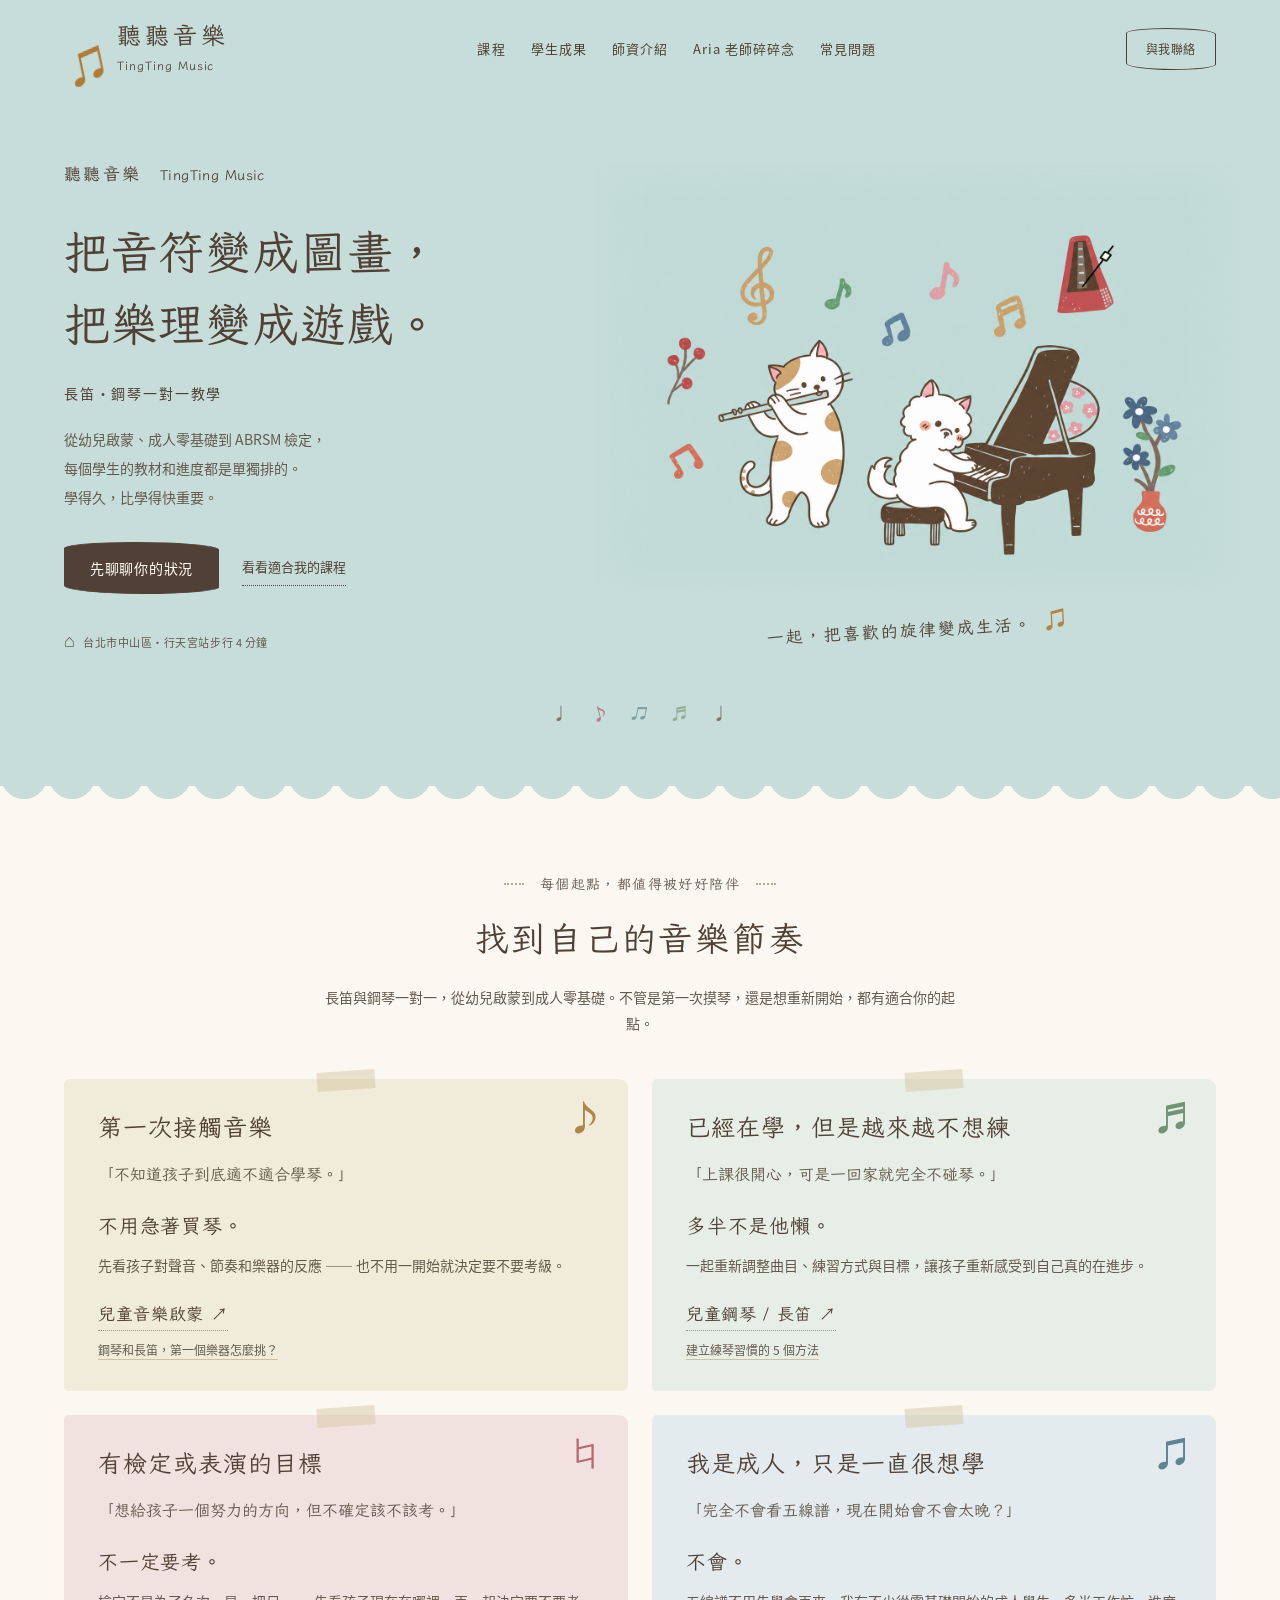
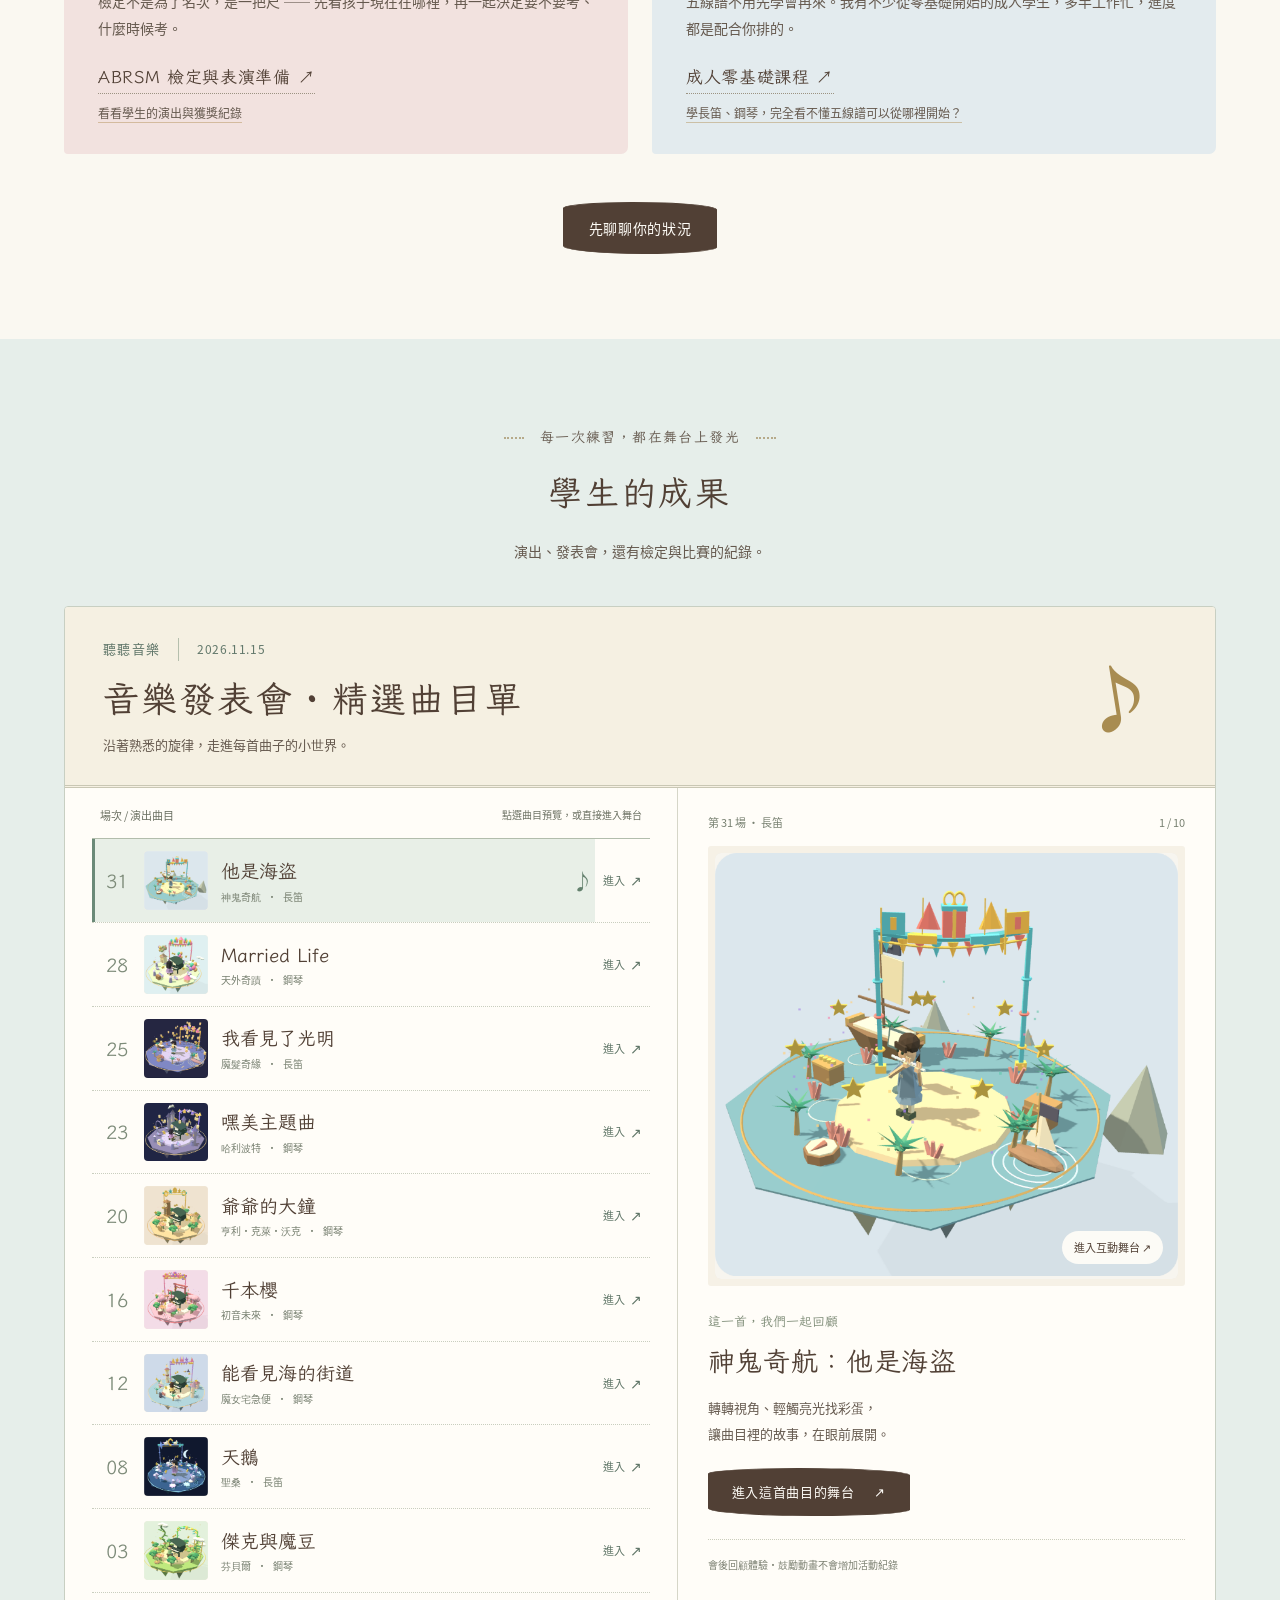
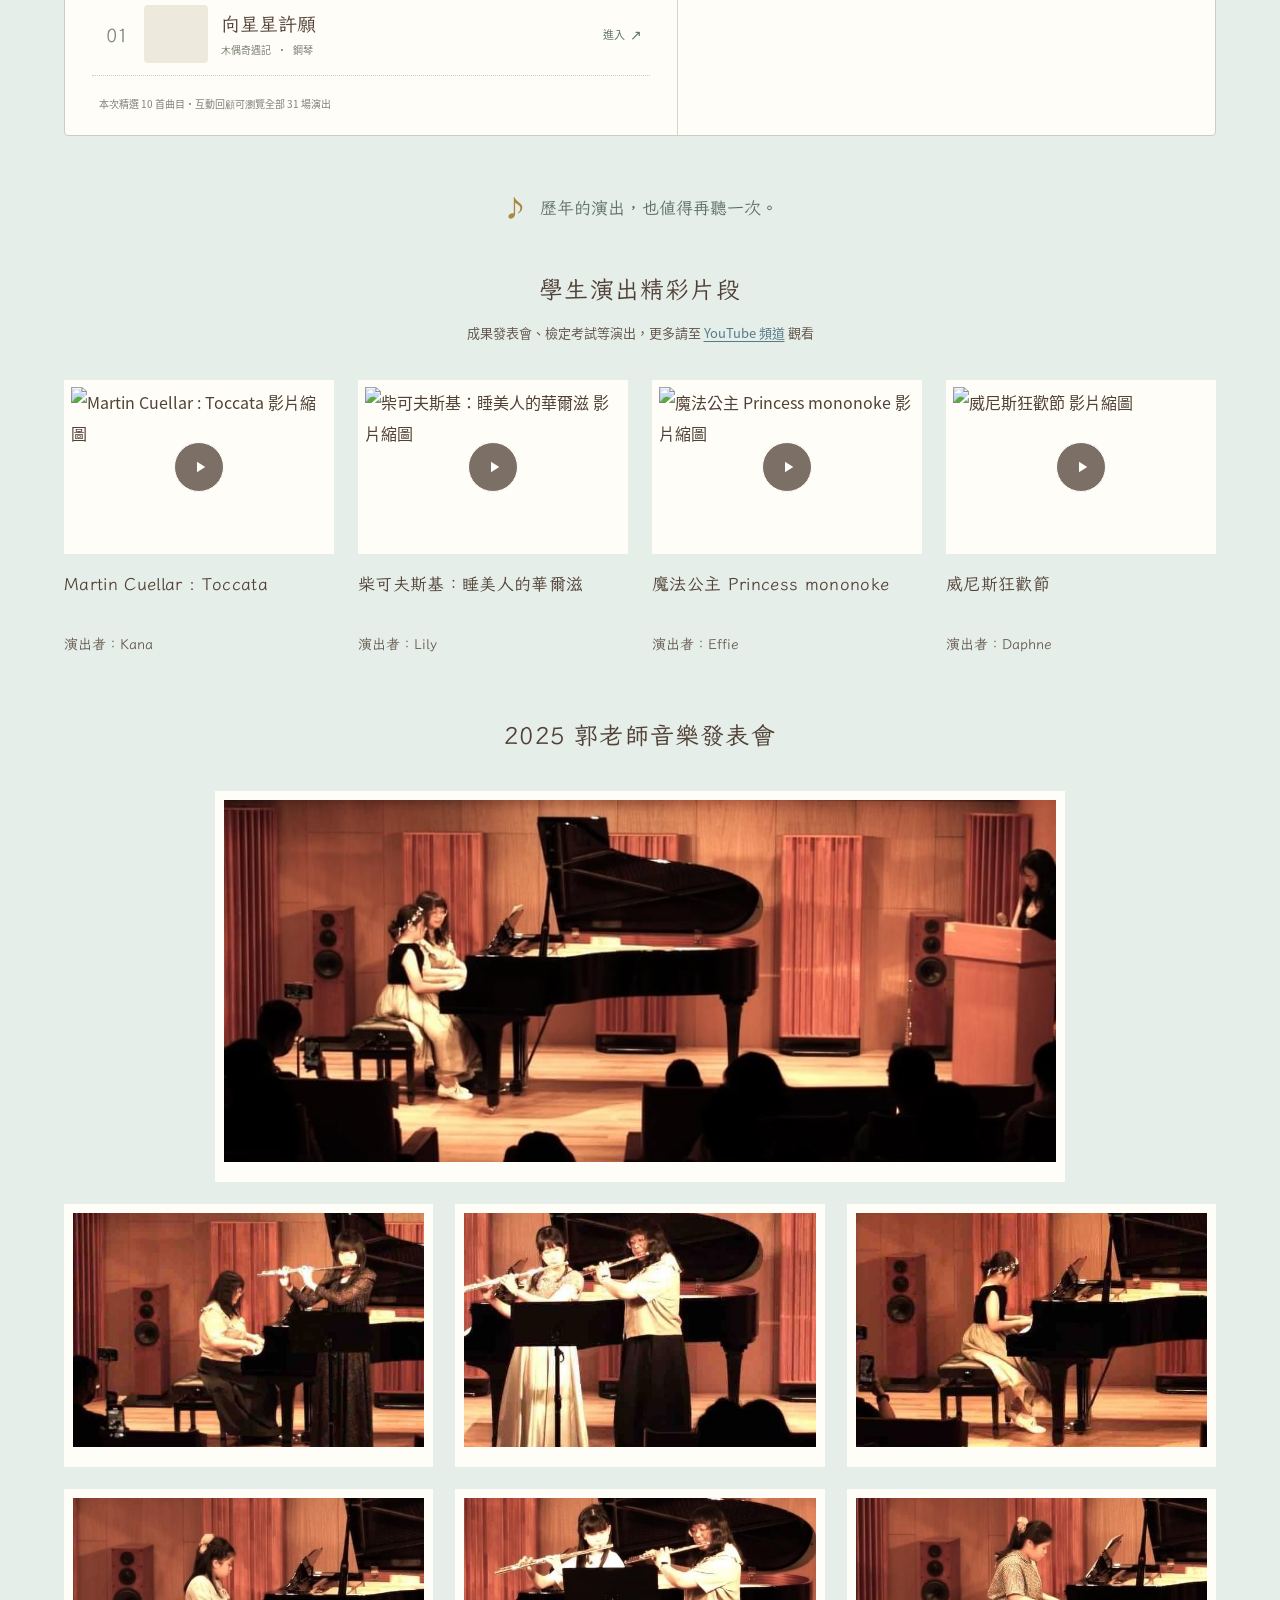
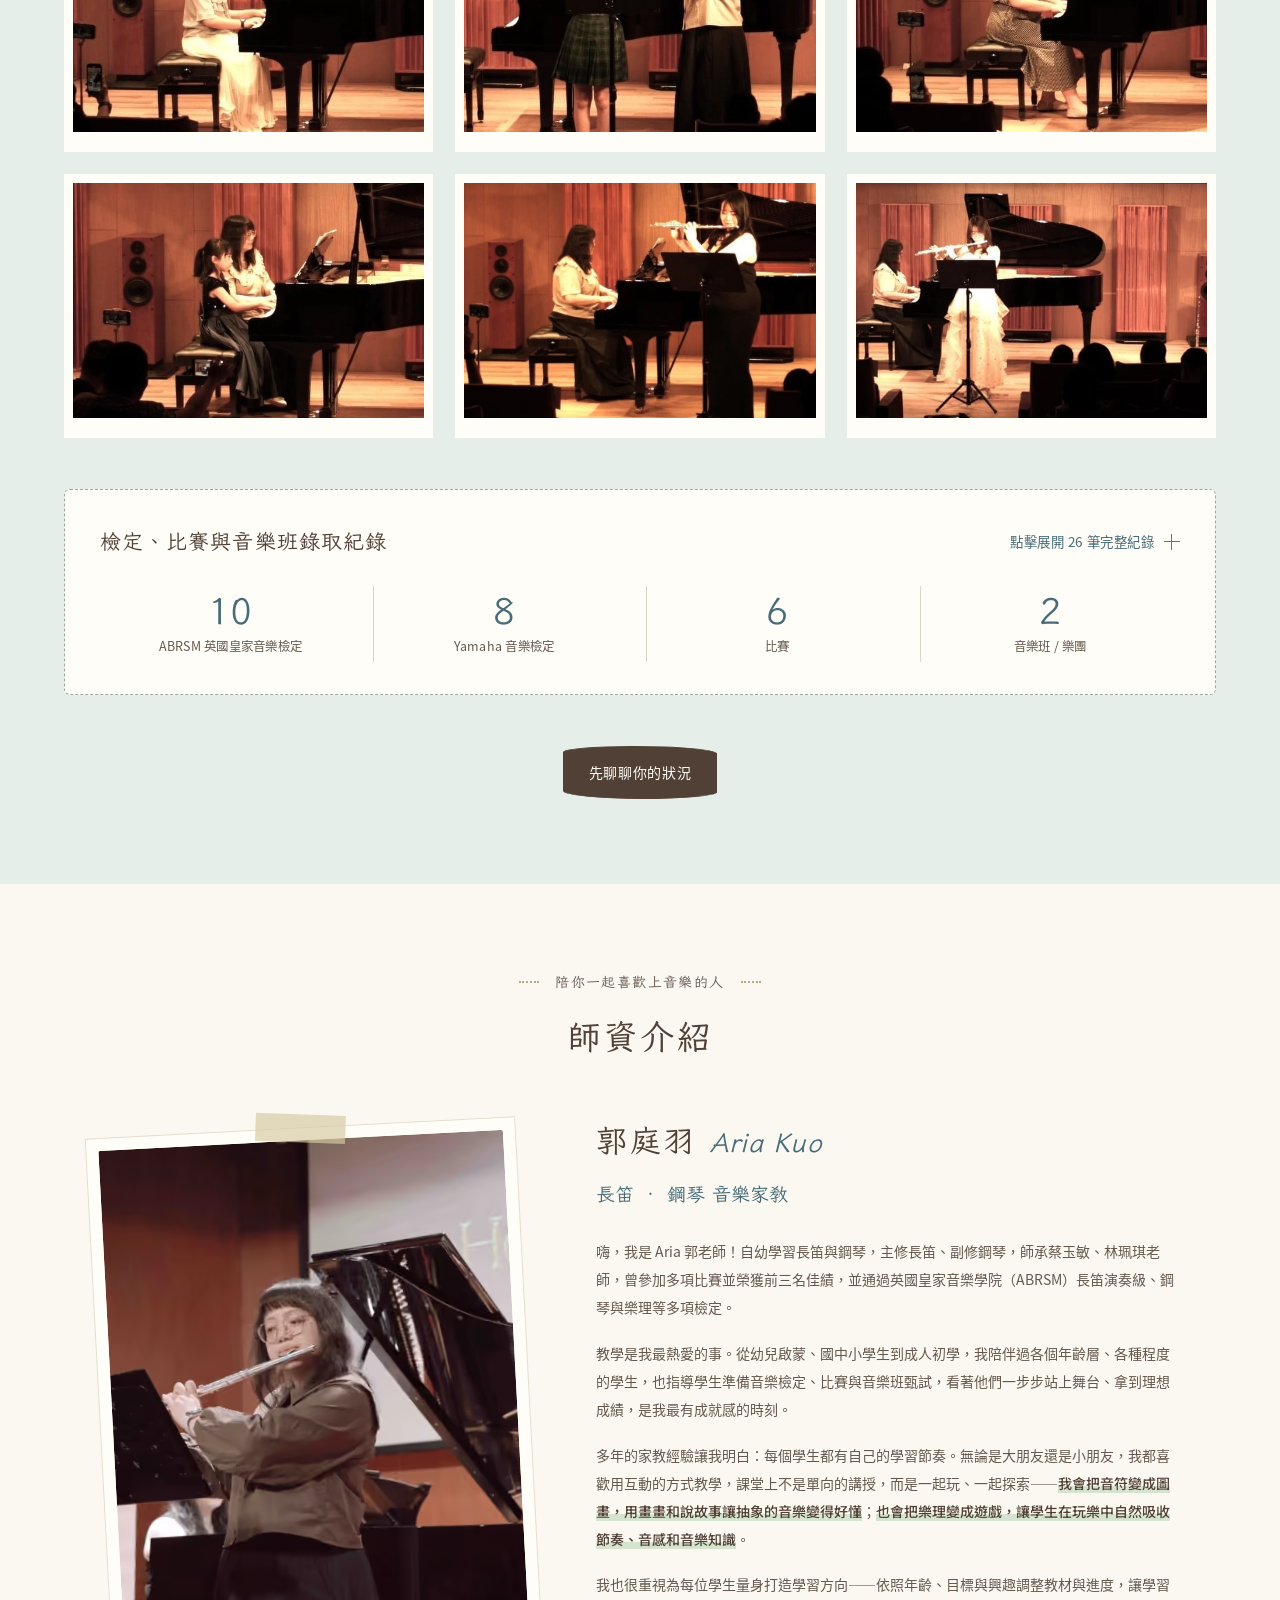
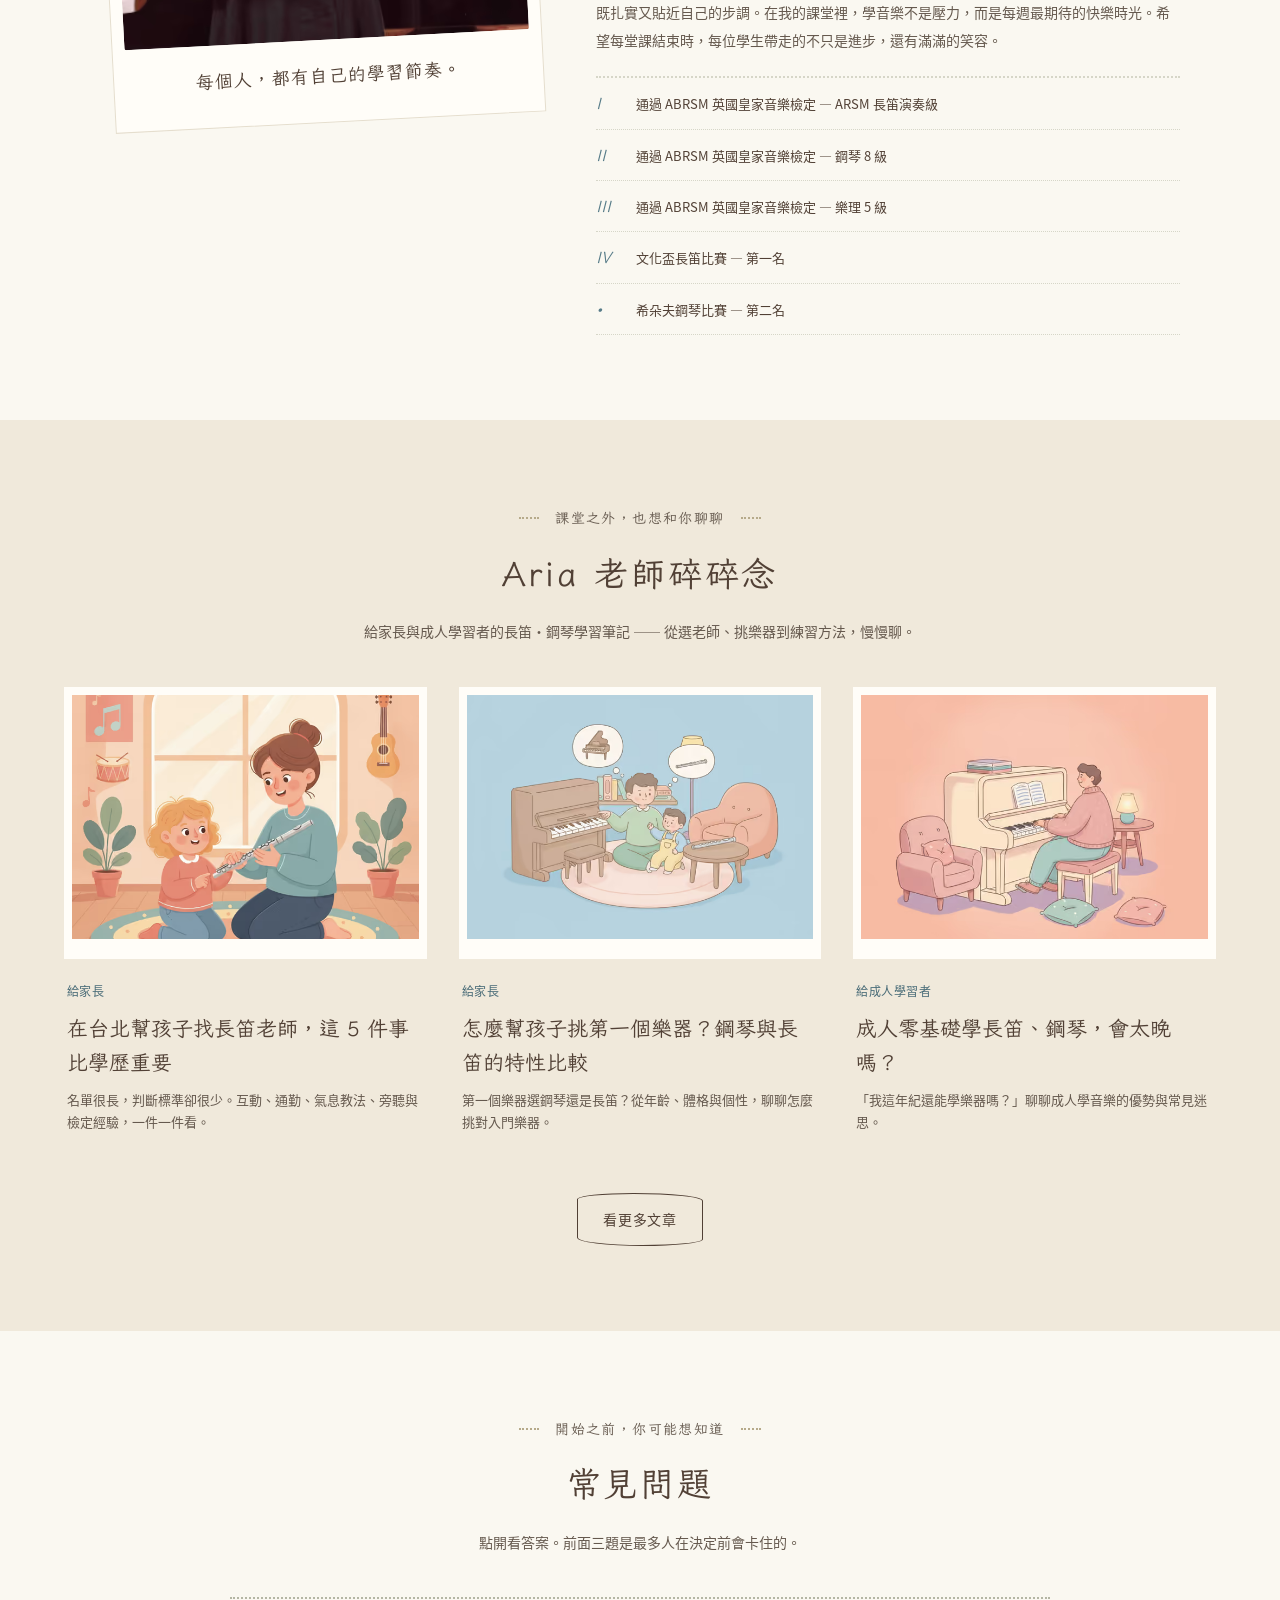
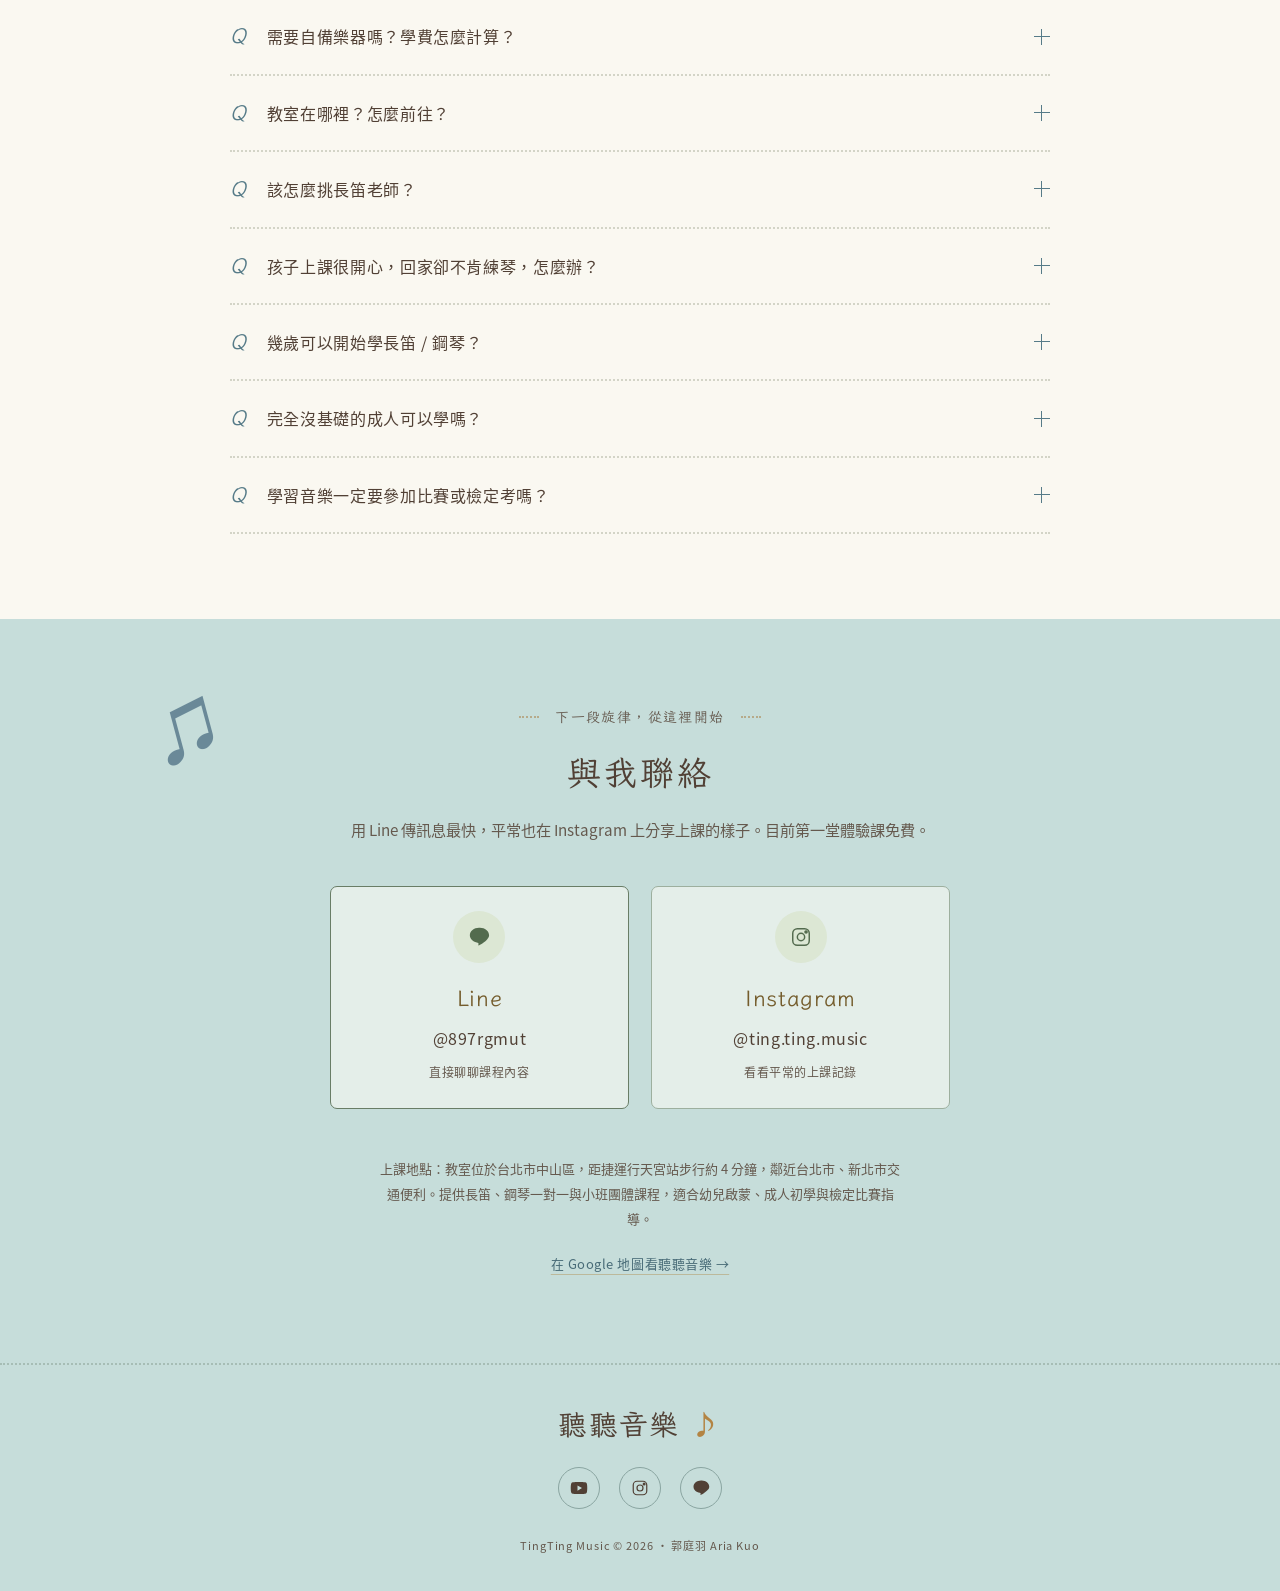
==== index.html @ 571b98f0 "feat: publish 2026 recital program and embedded stage experience" ====
<!DOCTYPE html>
<html lang="zh-Hant" data-home-analytics>
<head>
<meta charset="UTF-8">
<meta name="viewport" content="width=device-width, initial-scale=1.0">
<title>台北市中山區長笛・鋼琴教學｜郭庭羽 Aria Kuo</title>
<link rel="canonical" href="https://tingyumusic.com/">
<!-- Google Analytics 4：只在 tingyumusic.com 載入。?internal=1 會記住站主自己的造訪。 -->
<script src="assets/ga-config.js" defer></script>
<!-- Microsoft Clarity -->
<script type="text/javascript">
  if (location.hostname === "tingyumusic.com") {
    (function(c,l,a,r,i,t,y){
        c[a]=c[a]||function(){(c[a].q=c[a].q||[]).push(arguments)};
        t=l.createElement(r);t.async=1;t.src="https://www.clarity.ms/tag/"+i;
        y=l.getElementsByTagName(r)[0];y.parentNode.insertBefore(t,y);
    })(window, document, "clarity", "script", "x3vmaaiw0l");
  }
</script>
<meta name="description" content="台北市中山區長笛、鋼琴一對一教學，教室距捷運行天宮站步行 4 分鐘。郭庭羽 Aria Kuo 老師，專長幼兒音樂啟蒙、成人零基礎入門、檢定與比賽指導，歡迎預約諮詢。">
<!-- Open Graph / 社群分享預覽 -->
<meta property="og:type" content="website">
<meta property="og:title" content="長笛・鋼琴教學｜台北市中山區 郭庭羽 Aria Kuo">
<meta property="og:description" content="幼兒啟蒙・成人初學・檢定比賽指導，歡迎預約諮詢。">
<meta property="og:image" content="https://tingyumusic.com/assets/cover.jpg">
<meta property="og:image:width" content="1024">
<meta property="og:image:height" content="572">
<meta property="og:image:alt" content="聽聽音樂 郭庭羽 Aria Kuo 長笛・鋼琴教學 — 讓孩子玩出音樂力">
<meta property="og:url" content="https://tingyumusic.com/">
<link rel="icon" href="assets/logo.png">
<!-- 字型在第一次繪製之後才載入，避免和主視覺搶頻寬。 -->
<script>
window.addEventListener('load',function(){
  var link=document.createElement('link');
  link.rel='stylesheet';
  link.href='assets/fonts.css';
  document.head.appendChild(link);
});
</script>
<noscript><link rel="stylesheet" href="assets/fonts.css"></noscript>
<style>
:root{
  --ivory:#F7F3EA; --paper:#FCFAF4; --ink:#211C16; --ink-soft:#5A4F43;
  --gold:#B08D4F; --gold-deep:#8C6E38; --gold-text:#745C2C; --wine:#6A2E37; --line:#DDD2BE;
  --display:"Cormorant Garamond",serif; --serif:"Noto Serif TC",serif; --sans:"Noto Sans TC",sans-serif;
  --quote:"Noto Serif TC",serif;
}
*{box-sizing:border-box;margin:0;padding:0}
html{scroll-behavior:smooth}
body{font-family:var(--sans);background:var(--ivory);color:var(--ink);line-height:1.95;font-weight:400;-webkit-font-smoothing:antialiased}
img{display:block;max-width:100%}picture{display:block;width:100%}
a{color:inherit;text-decoration:none}
.wrap{width:min(1080px,90vw);margin-inline:auto}
.narrow{width:min(820px,90vw);margin-inline:auto}
section[id],#videos,#recital,#awards{scroll-margin-top:84px}
/* shared heads */
.eyebrow{font-family:var(--display);font-style:italic;font-size:1.5rem;color:var(--gold);letter-spacing:.04em}
.kicker{display:flex;align-items:center;justify-content:center;gap:1rem;margin-bottom:1rem}
.kicker::before,.kicker::after{content:"";height:1px;width:48px;background:var(--gold)}
.kicker span{font-size:.78rem;letter-spacing:.45em;text-transform:uppercase;color:var(--gold-deep);font-weight:400}
.sec-title{font-family:var(--serif);font-weight:500;font-size:clamp(1.8rem,3.6vw,2.7rem);letter-spacing:.06em;text-align:center}
.sec-head{text-align:center;margin-bottom:clamp(2.4rem,5vw,3.8rem)}
.btn{display:inline-flex;align-items:center;gap:.6em;font-family:var(--sans);font-weight:400;letter-spacing:.12em;font-size:.82rem;text-transform:uppercase;padding:.95em 2.2em;border:1px solid var(--ink);transition:.3s;cursor:pointer;background:none;color:var(--ink)}
.btn:hover{background:var(--ink);color:var(--ivory)}
.btn-gold{border-color:var(--gold);color:var(--gold-text)}
.btn-gold:hover{background:var(--gold-text);color:#fff;border-color:var(--gold-text)}
.btn-solid{background:var(--ink);color:var(--ivory)}
.btn-solid:hover{background:var(--wine);border-color:var(--wine)}

nav{position:sticky;top:0;z-index:50;background:rgba(247,243,234,.9);backdrop-filter:blur(8px);border-bottom:1px solid var(--line)}
.nav-in{display:flex;align-items:center;justify-content:space-between;padding:1.1rem 0}
.logo{font-family:var(--display);font-size:1.6rem;letter-spacing:.06em;display:flex;align-items:center;gap:.6rem;white-space:nowrap}
.logo b{font-weight:600}
.logo .em{width:34px;height:34px;border:1px solid var(--gold);border-radius:50%;display:grid;place-items:center;color:var(--gold-deep);font-family:var(--serif);font-size:1rem}
.nav-links{display:flex;gap:2rem;font-size:.86rem;letter-spacing:.08em;color:var(--ink-soft)}
.nav-links a:hover{color:var(--gold-deep)}
.nav-cta{font-size:.74rem;padding:.7em 1.5em}
.menu-btn{display:none;background:none;border:none;color:var(--ink);cursor:pointer}

/* hero */
.hero{padding:clamp(3rem,7vw,5.5rem) 0 clamp(2.5rem,6vw,4.5rem)}
.hero-head{text-align:center;max-width:860px;margin:0 auto clamp(2.4rem,5vw,3.6rem)}
.hero .loc{display:flex;align-items:center;justify-content:center;gap:.9rem;font-size:.8rem;letter-spacing:.16em;color:var(--gold-deep);margin-bottom:1.7rem}
.hero .loc::before,.hero .loc::after{content:"";height:1px;width:34px;background:var(--gold);flex:none}
.hero h1{font-family:var(--serif);font-weight:500;font-size:clamp(1.9rem,4vw,2.8rem);line-height:1.45;letter-spacing:.05em;color:var(--ink)}
.hero h1 .l{display:inline-block;white-space:nowrap}
.hero h1 .zh{display:block;font-family:var(--sans);font-weight:400;font-size:clamp(.9rem,1.6vw,1.02rem);letter-spacing:.2em;color:var(--ink-soft);margin-top:1.6rem}
.hero h1 .zh em{font-family:var(--display);font-style:italic;font-weight:500;font-size:1.28em;letter-spacing:.03em;color:var(--gold-deep)}
.hero .rule{width:64px;height:1px;background:var(--gold);margin:1.9rem auto}
.hero .intro{font-family:var(--quote);font-weight:400;font-size:clamp(1rem,1.7vw,1.15rem);line-height:2;color:var(--ink-soft);max-width:34em;margin:0 auto 2.4rem}
.hero .intro em{font-style:normal;font-weight:500;color:var(--ink)}
.hero-cta{display:flex;justify-content:center;gap:1rem;flex-wrap:wrap;margin-top:.5rem}
.hero-photo{position:relative}
.hero-photo img{width:100%;height:auto;aspect-ratio:16/9;object-fit:cover;object-position:18% center;border-radius:30px}
.hero-photo .cap{position:absolute;bottom:-2.2rem;left:50%;transform:translateX(-50%);font-family:var(--display);font-style:italic;color:var(--gold-deep);white-space:nowrap}

.divider-staff{display:flex;justify-content:center;gap:.5rem;padding:1rem 0;color:var(--gold)}
.divider-staff span{font-size:1.1rem;opacity:.8}

/* teacher */
.teacher{background:var(--paper);padding:clamp(3.5rem,8vw,6rem) 0;border-block:1px solid var(--line)}
.teacher-grid{display:grid;grid-template-columns:440px 1fr;gap:clamp(2.5rem,5vw,4.5rem);align-items:start}
.portrait-wrap{position:relative;justify-self:center;width:100%;max-width:440px}
.portrait-wrap img{width:100%;aspect-ratio:4/3;object-fit:cover;border-radius:30px}
.teacher .name{font-family:var(--serif);font-weight:500;font-size:clamp(1.7rem,3vw,2.2rem);letter-spacing:.08em}
.teacher .name em{font-family:var(--display);font-style:italic;color:var(--gold-deep);font-size:.85em;margin-left:.5em;letter-spacing:.02em}
.teacher .role{font-family:var(--display);font-style:italic;font-size:1.3rem;color:var(--gold-deep);margin:.3rem 0 1.6rem}
.teacher .bio p{margin-bottom:1.1rem;color:var(--ink-soft)}
.teacher .bio .hl{font-weight:500;color:var(--ink);background:linear-gradient(transparent 56%, rgba(214,178,92,.55) 56%);box-decoration-break:clone;-webkit-box-decoration-break:clone}
.cred{list-style:none;margin-top:1.8rem;border-top:1px solid var(--line)}
.cred li{display:flex;gap:1.2rem;padding:.95rem 0;border-bottom:1px solid var(--line);font-size:.95rem;align-items:baseline}
.cred li .rn{font-family:var(--display);font-style:italic;color:var(--gold);font-size:1.2rem;min-width:2ch}

/* courses — 情境入口 */
.courses{padding:clamp(3.5rem,8vw,6rem) 0}
.courses .sub{text-align:center;color:var(--ink-soft);font-size:.95rem;margin-top:.6rem;max-width:46em;margin-inline:auto}
.situations{display:grid;grid-template-columns:repeat(2,1fr);gap:clamp(1.2rem,2.4vw,1.9rem)}
.sit{display:flex;flex-direction:column;background:var(--paper);border:1px solid var(--line);border-radius:16px;padding:clamp(1.6rem,3vw,2.2rem);transition:transform .3s,box-shadow .3s,border-color .3s}
.sit:has(a:hover){transform:translateY(-3px);border-color:var(--gold);box-shadow:0 12px 30px rgba(0,0,0,.06)}
.sit .num{font-family:var(--display);font-style:italic;font-size:2rem;color:var(--gold);line-height:1;margin-bottom:.5rem}
.sit h3{font-family:var(--serif);font-weight:500;font-size:1.22rem;letter-spacing:.04em;line-height:1.6;margin-bottom:1.1rem}
.sit .said{font-family:var(--quote);font-size:1rem;line-height:1.9;color:var(--gold-deep);border-left:2px solid var(--gold);padding-left:1rem;margin-bottom:1.2rem}
.sit p{color:var(--ink-soft);font-size:.95rem;margin-bottom:.8rem}
.sit p.punch{font-family:var(--serif);font-weight:500;font-size:1.2rem;color:var(--ink);letter-spacing:.04em}
.sit p a{color:var(--gold-deep);text-decoration:underline;text-underline-offset:.2em;text-decoration-thickness:1px}
.sit .go{margin-top:auto;padding-top:1.3rem;display:flex;flex-direction:column;align-items:flex-start;gap:.6rem}
.sit .go .to{font-family:var(--serif);font-weight:500;font-size:1.02rem;letter-spacing:.04em;color:var(--gold-text);transition:.25s}
.sit .go .to:hover{color:var(--ink)}
.sit .go .read{font-size:.84rem;color:var(--ink-soft);text-decoration:underline;text-decoration-color:rgba(176,141,79,.45);text-underline-offset:4px;transition:.25s}
.sit .go .read:hover{color:var(--gold-deep)}
.sit-cta{text-align:center;margin-top:clamp(2.2rem,4vw,3rem)}

/* results — 學生的成果（演出 / 發表會 / 獲獎合併） */
.results{padding:clamp(3.5rem,8vw,6rem) 0;border-block:1px solid var(--line);background:var(--paper)}
.results .sub{text-align:center;color:var(--ink-soft);font-size:.95rem;margin-top:.6rem}
.res-h{font-family:var(--serif);font-weight:500;font-size:clamp(1.2rem,2.2vw,1.5rem);letter-spacing:.05em;text-align:center}
.res-videos{background:var(--ink);color:var(--ivory);border-radius:0;padding:clamp(2rem,4vw,3rem) clamp(1.2rem,3vw,2.6rem);box-shadow:0 0 0 100vmax var(--ink);clip-path:inset(0 -100vmax)}
.res-videos .res-h{color:var(--ivory)}
.res-sub{text-align:center;color:#c8bca6;font-size:.9rem;margin-top:.5rem}
.res-sub a{color:var(--gold);text-decoration:underline;text-underline-offset:3px}
.res-recital{margin-top:clamp(2.4rem,4vw,3.4rem)}
.res-recital .res-h{margin-bottom:clamp(1.4rem,2.5vw,2rem)}
.res-awards{margin-top:clamp(2.4rem,4vw,3.4rem);background:var(--ivory);border:1px solid var(--line);border-radius:18px;padding:clamp(1.5rem,3vw,2rem) clamp(1.4rem,3vw,2.2rem);transition:border-color .3s}
.res-awards:hover{border-color:var(--gold)}
.res-awards>summary{cursor:pointer;list-style:none}
.res-awards>summary::-webkit-details-marker{display:none}
.res-awards>summary::marker{content:""}
.aw-top{display:flex;align-items:center;justify-content:space-between;gap:1rem;flex-wrap:wrap}
.aw-title{font-family:var(--serif);font-weight:500;font-size:clamp(1.05rem,2vw,1.2rem);letter-spacing:.05em}
.aw-toggle{display:flex;align-items:center;gap:.6rem;font-size:.84rem;letter-spacing:.04em;color:var(--gold-deep);transition:color .25s}
.aw-label-close{display:none}
.res-awards[open] .aw-label-open{display:none}
.res-awards[open] .aw-label-close{display:inline}
.res-awards>summary:hover .aw-toggle{color:var(--ink)}
.res-awards>summary:focus-visible{outline:2px solid var(--gold);outline-offset:6px;border-radius:8px}
.aw-stats{display:grid;grid-template-columns:repeat(4,1fr);gap:.8rem;margin-top:1.5rem}
.aw-stat{text-align:center;padding:.4rem .3rem;border-left:1px solid var(--line)}
.aw-stat:first-child{border-left:none}
.aw-stat b{display:block;font-family:var(--display);font-style:italic;font-weight:500;font-size:clamp(1.8rem,3.4vw,2.3rem);color:var(--gold);line-height:1}
.aw-stat i{display:block;font-style:normal;font-size:.78rem;color:var(--ink-soft);margin-top:.5rem;letter-spacing:.02em;line-height:1.5}
.res-awards .award-cols{margin-top:1.8rem;padding-top:1.7rem;border-top:1px solid var(--line)}
.res-cta{text-align:center;margin-top:clamp(2.4rem,4vw,3.2rem)}
.video-grid{display:grid;grid-template-columns:repeat(4,1fr);gap:1.6rem;margin-top:2.2rem}
.vid{background:none;border:0;padding:0;text-align:left;color:inherit;font:inherit;cursor:pointer;width:100%}
.vid .thumb{position:relative;transition:.3s}
.vid .thumb img{width:100%;height:auto;aspect-ratio:16/10;object-fit:cover}
.vid .play{position:absolute;inset:0;display:grid;place-items:center;pointer-events:none}
.vid .play span{width:50px;height:50px;border-radius:50%;border:1px solid var(--gold);background:rgba(33,28,22,.6);display:grid;place-items:center;transition:.3s}
.vid:hover .play span,.vid:focus-visible .play span{background:var(--gold)}
.vid:hover .play svg,.vid:focus-visible .play svg{color:var(--ink)}
.vid .play svg{width:18px;height:18px;color:var(--gold);margin-left:2px}
.vid .t{font-family:var(--serif);font-weight:500;font-size:1rem;line-height:1.7;min-height:3.4em;margin-top:1rem;letter-spacing:.02em}
.vid .p{font-family:var(--display);font-style:italic;color:var(--gold);font-size:1rem;margin-top:.2rem}

.gallery{display:grid;grid-template-columns:repeat(3,1fr);gap:1.2rem}
.gallery .cell{display:block;transition:.3s;cursor:pointer}
.gallery .cell:hover{opacity:.88}
.gallery .cell img{width:100%;height:auto;aspect-ratio:3/2;object-fit:cover;border-radius:10px}
.gallery .cell.closing{grid-column:1/-1}
.gallery .cell.closing img{aspect-ratio:auto}

.award-cols{display:grid;grid-template-columns:repeat(4,1fr);gap:clamp(1.5rem,2.5vw,2.4rem)}
.award-card h3{font-family:var(--serif);font-weight:500;font-size:1.25rem;text-align:left;letter-spacing:.08em;line-height:1.4;min-height:2.6em;display:flex;align-items:center;justify-content:flex-start;padding-bottom:1rem;margin-bottom:1.2rem;border-bottom:1px solid var(--gold);color:var(--wine)}
.award-card h3 .h3-zh{font-size:.78em;letter-spacing:.04em}
.award-card ul{list-style:none;display:grid;gap:1rem}
.award-card li{font-size:.9rem;color:var(--ink-soft);text-align:left;line-height:1.7;padding-bottom:1rem;border-bottom:1px dotted var(--line)}
.award-card li:last-child{border-bottom:none}

/* faq */
.faq{background:var(--paper);padding:clamp(3.5rem,8vw,6rem) 0;border-block:1px solid var(--line)}
.faq .sub{text-align:center;color:var(--ink-soft);font-size:.95rem;margin-top:.6rem}
.faq-list{border-top:1px solid var(--ink)}
.faq-item{border-bottom:1px solid var(--line)}
.faq-item>summary{display:flex;gap:1rem;align-items:baseline;padding:1.5rem 0;cursor:pointer;list-style:none;font-family:var(--serif);font-weight:500;font-size:1.18rem;letter-spacing:.04em;color:var(--ink);transition:color .25s}
.faq-item>summary::-webkit-details-marker{display:none}
.faq-item>summary::marker{content:""}
.faq-item>summary:hover{color:var(--gold-deep)}
.faq-item .qn{font-family:var(--display);font-style:italic;color:var(--gold);font-size:1.4rem;line-height:1;min-width:1.6ch;flex:none}
.faq-item .qt{flex:1}
.qi{flex:none;position:relative;width:16px;height:16px;align-self:center}
.qi::before,.qi::after{content:"";position:absolute;background:var(--gold);transition:transform .3s,opacity .3s}
.qi::before{left:0;top:7px;width:16px;height:1px}
.qi::after{left:7px;top:0;width:1px;height:16px}
details[open]>summary .qi::after{transform:rotate(90deg);opacity:0}
.faq-item .a{color:var(--ink-soft);font-size:.98rem;padding:0 0 1.7rem calc(1.6ch + 1rem)}
.faq-item .a a{color:var(--gold-deep);text-decoration:underline;text-underline-offset:.2em;text-decoration-thickness:1px}

/* journal */
.journal{padding:clamp(3.5rem,8vw,6rem) 0}
.journal .sub{text-align:center;color:var(--ink-soft);font-size:.95rem;margin-top:.6rem}
.journal-grid{display:grid;grid-template-columns:repeat(3,1fr);gap:clamp(1.5rem,2.5vw,2.2rem)}
.jcard{display:block;background:var(--paper);border:1px solid var(--line);border-radius:16px;overflow:hidden;transition:transform .3s,box-shadow .3s}
.jcard:hover{transform:translateY(-4px);box-shadow:0 12px 30px rgba(0,0,0,.07)}
.jcard img{width:100%;height:auto;aspect-ratio:16/10;object-fit:cover;display:block}
.jc-body{padding:1.2rem 1.3rem 1.5rem}
.jc-tag{font-size:.72rem;letter-spacing:.12em;color:var(--gold-deep)}
.jcard h3{font-family:var(--serif);font-weight:500;font-size:1.08rem;line-height:1.5;margin:.5rem 0 .6rem;color:var(--ink)}
.jcard p{font-size:.86rem;color:var(--ink-soft);line-height:1.7}
.journal-more{text-align:center;margin-top:clamp(2rem,4vw,2.8rem)}

/* contact — 第一次聯絡會發生什麼 */
.contact{padding:clamp(3.5rem,8vw,6rem) 0}
.first-step{margin-bottom:clamp(3.2rem,6vw,4.8rem)}
.first-step .sub{text-align:center;color:var(--ink-soft);font-size:.95rem;margin-top:.6rem}
.steps{display:grid;grid-template-columns:repeat(3,1fr);gap:clamp(1.6rem,3vw,2.8rem)}
.step{border-top:1px solid var(--ink);padding-top:1.3rem}
.step .n{font-family:var(--display);font-style:italic;font-size:1.9rem;color:var(--gold);line-height:1}
.step h3{font-family:var(--serif);font-weight:500;font-size:1.15rem;letter-spacing:.04em;margin:.5rem 0 .75rem}
.step p{color:var(--ink-soft);font-size:.95rem}
.nots{margin:clamp(2.4rem,4vw,3.2rem) auto 0;max-width:46em;background:var(--paper);border:1px solid var(--line);border-left:3px solid var(--gold);border-radius:0 14px 14px 0;padding:clamp(1.5rem,3vw,2rem) clamp(1.6rem,3vw,2.2rem)}
.nots h3{font-family:var(--serif);font-weight:500;font-size:1.12rem;letter-spacing:.06em;margin-bottom:1rem}
.nots ul{list-style:none;display:grid;gap:.7rem}
.nots li{color:var(--ink-soft);font-size:.96rem;padding-left:1.2rem;position:relative}
.nots li::before{content:"·";position:absolute;left:.25rem;color:var(--gold);font-weight:700}
.contact-in{max-width:820px;margin-inline:auto;text-align:center}
.contact-in .note{color:var(--ink-soft);font-size:.95rem;margin-top:.6rem}
.cinfo{display:grid;grid-template-columns:repeat(2,1fr);gap:clamp(1rem,2vw,1.4rem);max-width:620px;margin-inline:auto}
.ccard{display:flex;flex-direction:column;align-items:center;gap:.9rem;padding:clamp(1.8rem,3vw,2.3rem) 1.2rem;background:var(--paper);border:1px solid var(--line);border-radius:16px;transition:transform .3s,border-color .3s,box-shadow .3s}
.ccard:hover{transform:translateY(-3px);border-color:var(--gold);box-shadow:0 12px 30px rgba(0,0,0,.07)}
.ccard.primary{border-color:var(--gold)}
.ccard .ic{width:52px;height:52px;border:1px solid var(--gold);border-radius:50%;display:grid;place-items:center;color:var(--gold-deep);flex:none;transition:background .25s,color .25s}
.ccard:hover .ic{background:var(--gold);color:#fff}
.ccard .ic svg{width:22px;height:22px}
.ccard b{display:block;font-family:var(--display);font-style:italic;font-weight:500;font-size:1.25rem;color:var(--gold-text);letter-spacing:.03em}
.ccard .cval{display:block;font-size:1rem;letter-spacing:.04em;margin-top:.25rem;color:var(--ink)}
.ccard .chint{display:block;font-size:.8rem;color:var(--ink-soft);margin-top:.5rem;letter-spacing:.04em}
.place{margin:clamp(2.4rem,4vw,3rem) auto 0;max-width:40em;color:var(--ink-soft);font-size:.93rem;line-height:1.9}
.maplink{margin-top:1rem}
.maplink a{font-size:.88rem;letter-spacing:.04em;color:var(--gold-deep);text-decoration:underline;text-decoration-color:rgba(176,141,79,.45);text-underline-offset:5px;transition:.25s}
.maplink a:hover{color:var(--ink);text-decoration-color:var(--ink)}

footer{background:var(--ink);color:var(--ivory);text-align:center;padding:3rem 0}
footer .fmark{font-family:var(--display);font-size:1.8rem;letter-spacing:.05em;margin-bottom:1rem}
.socials{display:flex;gap:1.2rem;justify-content:center;margin-bottom:1.2rem}
.socials a{width:42px;height:42px;border-radius:50%;border:1px solid rgba(176,141,79,.5);display:grid;place-items:center;color:var(--gold);transition:.3s}
.socials a:hover{background:var(--gold);color:var(--ink)}
.socials svg{width:18px;height:18px}
footer small{color:#a89878;letter-spacing:.08em}

/* ───── Lightbox（相片 / 影片共用） ───── */
.lightbox{position:fixed;inset:0;z-index:100;display:flex;align-items:center;justify-content:center;gap:10px;padding:24px;background:rgba(20,17,13,.93);opacity:0;animation:lb-in .2s ease forwards}
.lightbox[hidden]{display:none}
@keyframes lb-in{to{opacity:1}}
.lb-stage{margin:0;max-width:min(1100px,92vw);max-height:88vh;display:flex;flex-direction:column;align-items:center;gap:14px}
.lb-img{max-width:100%;max-height:82vh;width:auto;object-fit:contain;border:1px solid var(--gold);border-radius:6px}
.lb-cap{color:#d8ccb4;font-family:var(--display);font-style:italic;font-size:1.05rem;letter-spacing:.03em;text-align:center}
.lb-btn{background:rgba(176,141,79,.15);color:var(--gold);border:1px solid var(--gold);cursor:pointer;line-height:1;flex:none;display:flex;align-items:center;justify-content:center;transition:.2s}
.lb-btn:hover{background:var(--gold);color:#1a1611}
.lb-prev,.lb-next{width:52px;height:52px;border-radius:50%;font-size:1.8rem}
.lb-close{position:absolute;top:18px;right:18px;width:44px;height:44px;border-radius:50%;font-size:1.5rem}
.video-frame{position:relative;width:min(1100px,92vw);padding-top:56.25%;border:1px solid var(--gold);background:#000}
.video-frame iframe{position:absolute;inset:0;width:100%;height:100%;border:0}
@media(max-width:640px){
  .lightbox{padding:12px}
  .lb-prev,.lb-next{position:absolute;top:50%;transform:translateY(-50%);width:44px;height:44px;font-size:1.6rem}
  .lb-prev{left:10px}.lb-next{right:10px}
}

/* ───── Responsive / RWD ───── */
@media(max-width:1024px){
  .video-grid{grid-template-columns:repeat(2,1fr);gap:1.4rem}
  .award-cols{grid-template-columns:repeat(2,1fr);gap:1.6rem}
}
@media(max-width:860px){
  .nav-in{flex-wrap:wrap;row-gap:0}
  .menu-btn{display:block;margin-left:.3rem;padding:.3rem}
  .nav-cta{margin-left:auto}
  .nav-links{order:5;flex-basis:100%;display:none;flex-direction:column;gap:0;margin-top:.7rem;border-top:1px solid var(--line)}
  nav.open .nav-links{display:flex}
  .nav-links a{padding:.95rem .4rem;text-align:center;font-size:1.05rem;letter-spacing:.06em}
  .nav-links a+a{border-top:1px solid var(--line)}
  .teacher-grid{grid-template-columns:1fr;gap:2rem}
  .steps{grid-template-columns:1fr;gap:1.4rem}
  .portrait-wrap{max-width:480px}
  .hero-photo{margin-inline:auto}
  .award-cols{grid-template-columns:1fr;gap:1.2rem}
  .aw-stats{grid-template-columns:repeat(2,1fr);gap:1.2rem .8rem}
  .aw-stat:nth-child(3){border-left:none}
  .journal-grid{grid-template-columns:1fr;gap:1.4rem}
  .gallery{grid-template-columns:repeat(2,1fr)}
  .gallery .cell:last-child{grid-column:1/-1}
  .gallery .cell:last-child img{aspect-ratio:auto}
  .situations{grid-template-columns:1fr;gap:1.2rem}
}
@media(max-width:600px){
  .video-grid{grid-template-columns:1fr 1fr;gap:1rem}
  .aw-top{display:block}
  .aw-toggle{width:100%;justify-content:space-between;min-height:44px;margin-top:1rem;padding:.7rem .9rem;border:1px solid var(--gold);border-radius:10px;background:var(--paper);font-size:.9rem}
  .hero .loc{font-size:.75rem;letter-spacing:.08em;gap:.6rem}
  .hero .loc::before,.hero .loc::after{width:20px}
  .hero h1 .zh{letter-spacing:.12em}
  .cinfo{grid-template-columns:1fr;max-width:360px}
}
@media(max-width:430px){
  .logo{font-size:1.35rem}
  .nav-cta{padding:.6em 1.1em;font-size:.68rem}
  .hero h1{font-size:clamp(1.75rem,8vw,2.1rem)}
  .hero h1 .zh{letter-spacing:.08em}
  .video-grid{grid-template-columns:1fr}
  .vid .t{min-height:0}
  .gallery{grid-template-columns:repeat(2,1fr)}
  .sit{padding:1.5rem 1.3rem}
  .sit .num{font-size:1.75rem}
}
</style>
<link href="https://fonts.googleapis.com/css2?family=LXGW+WenKai+TC&family=Noto+Sans+TC:wght@400;500;600&display=swap" rel="stylesheet">
<link rel="stylesheet" href="assets/picturebook.css">
<link rel="stylesheet" href="assets/recital.css">
</head>
<body>

<nav>
  <div class="wrap nav-in">
    <a href="#top" class="logo"><span class="em" aria-hidden="true">♫</span><span class="brand-words"><b>聽聽音樂</b><small>TingTing Music</small></span></a>
    <div class="nav-links">
      <a href="#courses">課程</a>
      <a href="#results">學生成果</a>
      <a href="#teacher">師資介紹</a>
      <a href="blog/">Aria 老師碎碎念</a>
      <a href="#faq">常見問題</a>
    </div>
    <a href="#contact" class="btn btn-gold nav-cta">與我聯絡</a>
    <button class="menu-btn" aria-label="menu"><svg width="26" height="26" viewBox="0 0 24 24" fill="none" stroke="currentColor" stroke-width="1.5"><path d="M4 7h16M4 12h16M4 17h16"/></svg></button>
  </div>
</nav>

<main>
<section class="hero" id="top">
  <div class="wrap hero-layout">
    <div class="hero-head">
      <div class="hero-brand">聽聽音樂 <span>TingTing Music</span></div>
      <h1>把音符變成圖畫，<br>把樂理變成遊戲。</h1>
      <p class="hero-subtitle">長笛・鋼琴一對一教學</p>
      <p class="intro">從幼兒啟蒙、成人零基礎到 ABRSM 檢定，<br class="desktop-br">每個學生的教材和進度都是單獨排的。<br>學得久，比學得快重要。</p>
      <div class="hero-cta"><a href="#contact" class="btn btn-solid" data-cta="hero" data-lead-source="hero">先聊聊你的狀況</a><a href="#courses" class="quiet-link">看看適合我的課程</a></div>
      <p class="hero-location"><span aria-hidden="true">⌂</span> 台北市中山區・行天宮站步行 4 分鐘</p>
    </div>
    <figure class="hero-art"><img src="assets/music-cats.png" alt="手繪花貓吹長笛、白貓彈鋼琴，周圍飄著彩色音符" width="1536" height="1024" fetchpriority="high" decoding="async"><figcaption>一起，把喜歡的旋律變成生活。<span aria-hidden="true"> ♫</span></figcaption></figure>
  </div>
  <div class="hero-bottom" aria-hidden="true"><span>♩</span><span>♪</span><span>♫</span><span>♬</span><span>♩</span></div>
</section>

<section class="courses" id="courses">
  <div class="wrap">
    <div class="sec-head"><div class="kicker"><span>每個起點，都值得被好好陪伴</span></div><h2 class="sec-title">找到自己的音樂節奏</h2>
      <p class="sub">長笛與鋼琴一對一，從幼兒啟蒙到成人零基礎。不管是第一次摸琴，還是想重新開始，都有適合你的起點。</p>
    </div>
    <div class="situations" id="situations"><article class="sit" id="situation-beginner"><div class="num" aria-hidden="true">♪</div><h3>第一次接觸音樂</h3><p class="said">「不知道孩子到底適不適合學琴。」</p><p class="punch">不用急著買琴。</p><p>先看孩子對聲音、節奏和樂器的反應 —— 也不用一開始就決定要不要考級。</p><div class="go"><a class="to" href="#contact" data-situation="beginner" data-situation-target="contact" data-lead-source="mid1">兒童音樂啟蒙 ↗</a><a class="read" href="blog/choosing-first-instrument.html" data-situation="beginner" data-situation-target="read">鋼琴和長笛，第一個樂器怎麼挑？</a></div></article><article class="sit" id="situation-stuck"><div class="num" aria-hidden="true">♬</div><h3>已經在學，但是越來越不想練</h3><p class="said">「上課很開心，可是一回家就完全不碰琴。」</p><p class="punch">多半不是他懶。</p><p>一起重新調整曲目、練習方式與目標，讓孩子重新感受到自己真的在進步。</p><div class="go"><a class="to" href="#contact" data-situation="stuck" data-situation-target="contact" data-lead-source="mid1">兒童鋼琴 / 長笛 ↗</a><a class="read" href="blog/kids-wont-practice.html" data-situation="stuck" data-situation-target="read">建立練琴習慣的 5 個方法</a></div></article><article class="sit" id="situation-exam"><div class="num" aria-hidden="true">♮</div><h3>有檢定或表演的目標</h3><p class="said">「想給孩子一個努力的方向，但不確定該不該考。」</p><p class="punch">不一定要考。</p><p>檢定不是為了名次，是一把尺 —— 先看孩子現在在哪裡，再一起決定要不要考、什麼時候考。</p><div class="go"><a class="to" href="#contact" data-situation="exam" data-situation-target="contact" data-lead-source="mid1">ABRSM 檢定與表演準備 ↗</a><a class="read" href="#videos" data-situation="exam" data-situation-target="read">看看學生的演出與獲獎紀錄</a></div></article><article class="sit" id="situation-adult"><div class="num" aria-hidden="true">♫</div><h3>我是成人，只是一直很想學</h3><p class="said">「完全不會看五線譜，現在開始會不會太晚？」</p><p class="punch">不會。</p><p>五線譜不用先學會再來。我有不少從零基礎開始的成人學生，多半工作忙，進度都是配合你排的。</p><div class="go"><a class="to" href="#contact" data-situation="adult" data-situation-target="contact" data-lead-source="mid1">成人零基礎課程 ↗</a><a class="read" href="blog/reading-sheet-music-start.html" data-situation="adult" data-situation-target="read">學長笛、鋼琴，完全看不懂五線譜可以從哪裡開始？</a></div></article></div>
    <div class="sit-cta"><a href="#contact" class="btn btn-solid" data-cta="situations" data-lead-source="mid1">先聊聊你的狀況</a></div>
  </div>
</section>

<section class="results" id="results">
  <div class="wrap">
    <div class="sec-head"><div class="kicker"><span>每一次練習，都在舞台上發光</span></div><h2 class="sec-title">學生的成果</h2>
      <p class="sub">演出、發表會，還有檢定與比賽的紀錄。</p>
    </div>

<article class="recital-feature program-sheet" id="recital-2026" aria-labelledby="recital-2026-title">
  <header class="program-cover"><div><p class="program-edition">聽聽音樂 <span>2026.11.15</span></p><h3 id="recital-2026-title">音樂發表會・精選曲目單</h3><p class="program-lead">沿著熟悉的旋律，走進每首曲子的小世界。</p></div><div class="program-cover-mark" aria-hidden="true">♪</div></header>
  <div class="program-body">
    <div class="program-list"><div class="program-list-heading"><span>場次 / 演出曲目</span><span class="desktop-program-hint">點選曲目預覽，或直接進入舞台</span><span class="mobile-program-hint">點選曲目，開始探索</span></div>
      <ol class="recital-scene-picker" aria-label="精選演出曲目"><li class="program-row"><button type="button" class="recital-scene-choice" data-scene="31" aria-pressed="true" aria-label="第 31 場：他是海盜"><span class="program-number">31</span><span class="stage-art program-thumbnail"><img src="assets/program-31.png" width="1080" height="1180" alt="" loading="lazy" decoding="async"></span><span class="program-piece"><b>他是海盜</b><small>神鬼奇航<span>·</span>長笛</small></span><span class="program-current" aria-hidden="true">♪</span></button><a class="program-open" href="https://2026-demo.tingyumusic.com/?guest=1&amp;performance=lower-15" data-scene="31" aria-label="進入他是海盜互動舞台" aria-haspopup="dialog" aria-controls="recital-dialog" target="_blank" rel="noopener">進入<span aria-hidden="true">↗</span></a></li><li class="program-row"><button type="button" class="recital-scene-choice" data-scene="28" aria-pressed="false" aria-label="第 28 場：Married Life"><span class="program-number">28</span><span class="stage-art program-thumbnail"><img src="assets/program-28.png" width="1080" height="1180" alt="" loading="lazy" decoding="async"></span><span class="program-piece"><b>Married Life</b><small>天外奇蹟<span>·</span>鋼琴</small></span><span class="program-current" aria-hidden="true">♪</span></button><a class="program-open" href="https://2026-demo.tingyumusic.com/?guest=1&amp;performance=lower-12" data-scene="28" aria-label="進入Married Life互動舞台" aria-haspopup="dialog" aria-controls="recital-dialog" target="_blank" rel="noopener">進入<span aria-hidden="true">↗</span></a></li><li class="program-row"><button type="button" class="recital-scene-choice" data-scene="25" aria-pressed="false" aria-label="第 25 場：我看見了光明"><span class="program-number">25</span><span class="stage-art program-thumbnail"><img src="assets/program-25.png" width="1080" height="1180" alt="" loading="lazy" decoding="async"></span><span class="program-piece"><b>我看見了光明</b><small>魔髮奇緣<span>·</span>長笛</small></span><span class="program-current" aria-hidden="true">♪</span></button><a class="program-open" href="https://2026-demo.tingyumusic.com/?guest=1&amp;performance=lower-09" data-scene="25" aria-label="進入我看見了光明互動舞台" aria-haspopup="dialog" aria-controls="recital-dialog" target="_blank" rel="noopener">進入<span aria-hidden="true">↗</span></a></li><li class="program-row"><button type="button" class="recital-scene-choice" data-scene="23" aria-pressed="false" aria-label="第 23 場：嘿美主題曲"><span class="program-number">23</span><span class="stage-art program-thumbnail"><img src="assets/program-23.png" width="1080" height="1180" alt="" loading="lazy" decoding="async"></span><span class="program-piece"><b>嘿美主題曲</b><small>哈利波特<span>·</span>鋼琴</small></span><span class="program-current" aria-hidden="true">♪</span></button><a class="program-open" href="https://2026-demo.tingyumusic.com/?guest=1&amp;performance=lower-07" data-scene="23" aria-label="進入嘿美主題曲互動舞台" aria-haspopup="dialog" aria-controls="recital-dialog" target="_blank" rel="noopener">進入<span aria-hidden="true">↗</span></a></li><li class="program-row"><button type="button" class="recital-scene-choice" data-scene="20" aria-pressed="false" aria-label="第 20 場：爺爺的大鐘"><span class="program-number">20</span><span class="stage-art program-thumbnail"><img src="assets/program-20.png" width="1080" height="1180" alt="" loading="lazy" decoding="async"></span><span class="program-piece"><b>爺爺的大鐘</b><small>亨利·克萊·沃克<span>·</span>鋼琴</small></span><span class="program-current" aria-hidden="true">♪</span></button><a class="program-open" href="https://2026-demo.tingyumusic.com/?guest=1&amp;performance=lower-04" data-scene="20" aria-label="進入爺爺的大鐘互動舞台" aria-haspopup="dialog" aria-controls="recital-dialog" target="_blank" rel="noopener">進入<span aria-hidden="true">↗</span></a></li><li class="program-row"><button type="button" class="recital-scene-choice" data-scene="16" aria-pressed="false" aria-label="第 16 場：千本櫻"><span class="program-number">16</span><span class="stage-art program-thumbnail"><img src="assets/program-16.png" width="1080" height="1180" alt="" loading="lazy" decoding="async"></span><span class="program-piece"><b>千本櫻</b><small>初音未來<span>·</span>鋼琴</small></span><span class="program-current" aria-hidden="true">♪</span></button><a class="program-open" href="https://2026-demo.tingyumusic.com/?guest=1&amp;performance=upper-16" data-scene="16" aria-label="進入千本櫻互動舞台" aria-haspopup="dialog" aria-controls="recital-dialog" target="_blank" rel="noopener">進入<span aria-hidden="true">↗</span></a></li><li class="program-row"><button type="button" class="recital-scene-choice" data-scene="12" aria-pressed="false" aria-label="第 12 場：能看見海的街道"><span class="program-number">12</span><span class="stage-art program-thumbnail"><img src="assets/program-12.png" width="1080" height="1180" alt="" loading="lazy" decoding="async"></span><span class="program-piece"><b>能看見海的街道</b><small>魔女宅急便<span>·</span>鋼琴</small></span><span class="program-current" aria-hidden="true">♪</span></button><a class="program-open" href="https://2026-demo.tingyumusic.com/?guest=1&amp;performance=upper-12" data-scene="12" aria-label="進入能看見海的街道互動舞台" aria-haspopup="dialog" aria-controls="recital-dialog" target="_blank" rel="noopener">進入<span aria-hidden="true">↗</span></a></li><li class="program-row"><button type="button" class="recital-scene-choice" data-scene="8" aria-pressed="false" aria-label="第 8 場：天鵝"><span class="program-number">08</span><span class="stage-art program-thumbnail"><img src="assets/program-08.png" width="1080" height="1180" alt="" loading="lazy" decoding="async"></span><span class="program-piece"><b>天鵝</b><small>聖桑<span>·</span>長笛</small></span><span class="program-current" aria-hidden="true">♪</span></button><a class="program-open" href="https://2026-demo.tingyumusic.com/?guest=1&amp;performance=upper-08" data-scene="8" aria-label="進入天鵝互動舞台" aria-haspopup="dialog" aria-controls="recital-dialog" target="_blank" rel="noopener">進入<span aria-hidden="true">↗</span></a></li><li class="program-row"><button type="button" class="recital-scene-choice" data-scene="3" aria-pressed="false" aria-label="第 3 場：傑克與魔豆"><span class="program-number">03</span><span class="stage-art program-thumbnail"><img src="assets/program-03.png" width="1080" height="1180" alt="" loading="lazy" decoding="async"></span><span class="program-piece"><b>傑克與魔豆</b><small>芬貝爾<span>·</span>鋼琴</small></span><span class="program-current" aria-hidden="true">♪</span></button><a class="program-open" href="https://2026-demo.tingyumusic.com/?guest=1&amp;performance=upper-03" data-scene="3" aria-label="進入傑克與魔豆互動舞台" aria-haspopup="dialog" aria-controls="recital-dialog" target="_blank" rel="noopener">進入<span aria-hidden="true">↗</span></a></li><li class="program-row"><button type="button" class="recital-scene-choice" data-scene="1" aria-pressed="false" aria-label="第 1 場：向星星許願"><span class="program-number">01</span><span class="stage-art program-thumbnail"><img src="assets/program-01.png" width="1080" height="1180" alt="" loading="lazy" decoding="async"></span><span class="program-piece"><b>向星星許願</b><small>木偶奇遇記<span>·</span>鋼琴</small></span><span class="program-current" aria-hidden="true">♪</span></button><a class="program-open" href="https://2026-demo.tingyumusic.com/?guest=1&amp;performance=upper-01" data-scene="1" aria-label="進入向星星許願互動舞台" aria-haspopup="dialog" aria-controls="recital-dialog" target="_blank" rel="noopener">進入<span aria-hidden="true">↗</span></a></li></ol>
      <p class="program-list-note">本次精選 10 首曲目・互動回顧可瀏覽全部 31 場演出</p>
    </div>
    <aside class="program-preview" aria-label="選取曲目的舞台預覽">
      <div class="program-preview-heading"><span id="program-preview-meta">第 31 場 · 長笛</span><span id="recital-scene-count" aria-live="polite" aria-atomic="true">1 / 10</span></div>
      <a id="recital-scene-link" class="recital-scene-link" href="https://2026-demo.tingyumusic.com/?guest=1&amp;performance=lower-15" aria-label="在官網內探索他是海盜互動舞台" aria-haspopup="dialog" aria-controls="recital-dialog" target="_blank" rel="noopener"><figure class="recital-scene stage-art"><img id="recital-scene-image" src="assets/program-31.png" alt="神鬼奇航：他是海盜的 3D 互動舞台" width="1080" height="1180" loading="lazy"></figure><span class="program-preview-overlay">進入互動舞台 ↗</span></a>
      <p class="program-selected-label">這一首，我們一起回顧</p><h4 id="recital-scene-caption">神鬼奇航：他是海盜</h4>
      <p class="program-preview-description">轉轉視角、輕觸亮光找彩蛋，<br>讓曲目裡的故事，在眼前展開。</p>
      <a class="btn btn-solid recital-enter" href="https://2026-demo.tingyumusic.com/?guest=1&amp;performance=lower-15" target="_blank" rel="noopener" aria-haspopup="dialog" aria-controls="recital-dialog">進入這首曲目的舞台 <span aria-hidden="true">↗</span></a>
      <p class="recital-footnote">會後回顧體驗・鼓勵動畫不會增加活動紀錄</p>
    </aside>
  </div>
</article>
<div class="recital-to-videos"><span aria-hidden="true">♪</span><p>歷年的演出，也值得再聽一次。</p></div>

    <div class="res-videos" id="videos">
      <h3 class="res-h">學生演出精彩片段</h3>
      <p class="res-sub">成果發表會、檢定考試等演出，更多請至 <a href="https://www.youtube.com/@ting-ting-music" target="_blank" rel="noopener">YouTube 頻道</a> 觀看</p>
      <div class="video-grid" id="video-grid"><button class="vid" type="button" data-video="wnEmoi3gQ50" data-title="Martin Cuellar : Toccata" data-performer="演出者：Kana"><div class="thumb"><img src="https://i.ytimg.com/vi/wnEmoi3gQ50/hqdefault.jpg" alt="Martin Cuellar : Toccata 影片縮圖" width="480" height="360" loading="lazy" decoding="async"><div class="play"><span><svg viewBox="0 0 24 24" fill="currentColor"><path d="M8 5v14l11-7z"/></svg></span></div></div><div class="t">Martin Cuellar : Toccata</div><div class="p">演出者：Kana</div></button><button class="vid" type="button" data-video="tE8csMe-urU" data-title="柴可夫斯基：睡美人的華爾滋" data-performer="演出者：Lily"><div class="thumb"><img src="https://i.ytimg.com/vi/tE8csMe-urU/hqdefault.jpg" alt="柴可夫斯基：睡美人的華爾滋 影片縮圖" width="480" height="360" loading="lazy" decoding="async"><div class="play"><span><svg viewBox="0 0 24 24" fill="currentColor"><path d="M8 5v14l11-7z"/></svg></span></div></div><div class="t">柴可夫斯基：睡美人的華爾滋</div><div class="p">演出者：Lily</div></button><button class="vid" type="button" data-video="sG395okhOy8" data-title="魔法公主 Princess mononoke" data-performer="演出者：Effie"><div class="thumb"><img src="https://i.ytimg.com/vi/sG395okhOy8/hqdefault.jpg" alt="魔法公主 Princess mononoke 影片縮圖" width="480" height="360" loading="lazy" decoding="async"><div class="play"><span><svg viewBox="0 0 24 24" fill="currentColor"><path d="M8 5v14l11-7z"/></svg></span></div></div><div class="t">魔法公主 Princess mononoke</div><div class="p">演出者：Effie</div></button><button class="vid" type="button" data-video="k5kHF68hHME" data-title="威尼斯狂歡節" data-performer="演出者：Daphne"><div class="thumb"><img src="https://i.ytimg.com/vi/k5kHF68hHME/hqdefault.jpg" alt="威尼斯狂歡節 影片縮圖" width="480" height="360" loading="lazy" decoding="async"><div class="play"><span><svg viewBox="0 0 24 24" fill="currentColor"><path d="M8 5v14l11-7z"/></svg></span></div></div><div class="t">威尼斯狂歡節</div><div class="p">演出者：Daphne</div></button></div>
    </div>

    <div class="res-recital" id="recital">
      <h3 class="res-h" id="recital-title">2025 郭老師音樂發表會</h3>
      <div class="gallery" id="gallery"><a class="cell closing" href="assets/gallery-11.jpg" data-full="assets/gallery-11.jpg" aria-label="2025 發表會相片 1"><img src="assets/gallery-11.jpg" alt="2025 發表會相片 1" width="900" height="392" loading="lazy" decoding="async"></a><a class="cell" href="assets/gallery-02.jpg" data-full="assets/gallery-02.jpg" aria-label="2025 發表會相片 2"><img src="assets/thumb-02.jpg" alt="2025 發表會相片 2" width="900" height="600" loading="lazy" decoding="async"></a><a class="cell" href="assets/gallery-03.jpg" data-full="assets/gallery-03.jpg" aria-label="2025 發表會相片 3"><img src="assets/thumb-03.jpg" alt="2025 發表會相片 3" width="600" height="600" loading="lazy" decoding="async"></a><a class="cell" href="assets/gallery-04.jpg" data-full="assets/gallery-04.jpg" aria-label="2025 發表會相片 4"><img src="assets/thumb-04.jpg" alt="2025 發表會相片 4" width="600" height="600" loading="lazy" decoding="async"></a><a class="cell" href="assets/gallery-05.jpg" data-full="assets/gallery-05.jpg" aria-label="2025 發表會相片 5"><img src="assets/thumb-05.jpg" alt="2025 發表會相片 5" width="600" height="600" loading="lazy" decoding="async"></a><a class="cell" href="assets/gallery-06.jpg" data-full="assets/gallery-06.jpg" aria-label="2025 發表會相片 6"><img src="assets/thumb-06.jpg" alt="2025 發表會相片 6" width="600" height="600" loading="lazy" decoding="async"></a><a class="cell" href="assets/gallery-07.jpg" data-full="assets/gallery-07.jpg" aria-label="2025 發表會相片 7"><img src="assets/thumb-07.jpg" alt="2025 發表會相片 7" width="600" height="600" loading="lazy" decoding="async"></a><a class="cell" href="assets/gallery-08.jpg" data-full="assets/gallery-08.jpg" aria-label="2025 發表會相片 8"><img src="assets/thumb-08.jpg" alt="2025 發表會相片 8" width="600" height="600" loading="lazy" decoding="async"></a><a class="cell" href="assets/gallery-09.jpg" data-full="assets/gallery-09.jpg" aria-label="2025 發表會相片 9"><img src="assets/thumb-09.jpg" alt="2025 發表會相片 9" width="900" height="600" loading="lazy" decoding="async"></a><a class="cell" href="assets/gallery-10.jpg" data-full="assets/gallery-10.jpg" aria-label="2025 發表會相片 10"><img src="assets/gallery-10.jpg" alt="2025 發表會相片 10" width="900" height="385" loading="lazy" decoding="async"></a></div>
    </div>

    <details class="res-awards" id="awards">
      <summary>
        <div class="aw-top"><span class="aw-title">檢定、比賽與音樂班錄取紀錄</span><span class="aw-toggle"><span class="aw-label-open">點擊展開 <span id="award-count">26 筆</span>完整紀錄</span><span class="aw-label-close">收起完整紀錄</span><span class="qi" aria-hidden="true"></span></span></div>
        <div class="aw-stats" id="award-stats"><div class="aw-stat"><b>10</b><i>ABRSM 英國皇家音樂檢定</i></div><div class="aw-stat"><b>8</b><i>Yamaha 音樂檢定</i></div><div class="aw-stat"><b>6</b><i>比賽</i></div><div class="aw-stat"><b>2</b><i>音樂班 / 樂團</i></div></div>
      </summary>
      <div class="award-cols" id="award-cols"><div class="award-card"><h3>ABRSM <span class="h3-zh">英國皇家音樂檢定</span></h3><ul><li>黃*安 - 鋼琴三級榮獲優秀</li><li>谷*蓁 - 長笛二級榮獲優良</li><li>孫*嫻 - 長笛一級榮獲優秀</li><li>香* - 鋼琴四級榮獲優良</li><li>張*珺 - 長笛三級合格</li><li>黃*恩 - 鋼琴三級榮獲優良</li><li>黃*安 - 鋼琴二級榮獲優良</li><li>林*恩 - 長笛二級榮獲優良</li><li>林*芸 - 長笛二級榮獲優良</li><li>紀*怡 - 長笛三級榮獲優良</li></ul></div><div class="award-card"><h3>Yamaha <span class="h3-zh">音樂檢定</span></h3><ul><li>谷*蓁 - 長笛檢定 10 級</li><li>陳*瑀 - 鋼琴檢定 11 級</li><li>楊*縈 - 鋼琴檢定 13 級</li><li>蔡*縈 - 鋼琴檢定 13 級</li><li>簡*羽 - 鋼琴檢定 13 級</li><li>王*棠 - 鋼琴檢定 13 級</li><li>李*倢 - 鋼琴檢定 13 級</li><li>張*奕 - 鋼琴檢定 11 級</li></ul></div><div class="award-card"><h3>比賽</h3><ul><li>孫*嫻參加 2026 歐朵盃長笛比賽榮獲第一名</li><li>陳*瑀參加首都盃鋼琴比賽榮獲特優</li><li>黃*安參加希朵夫古典鋼琴比賽榮獲第四名</li><li>王*可參加法雅盃流行鋼琴比賽榮獲第二名</li><li>張*珺參加歐洲盃長笛比賽榮獲第二名</li><li>李*倢參加布拉格古典鋼琴比賽成績優良</li></ul></div><div class="award-card"><h3>音樂班 / 樂團</h3><ul><li>孫*嫻錄取青年管樂團少年二團 - 長笛分部</li><li>曾*恩考上敦化國小音樂班 - 長笛副修</li></ul></div></div>
    </details>

    <div class="res-cta"><a href="#contact" class="btn btn-solid" data-cta="results" data-lead-source="mid2">先聊聊你的狀況</a></div>
  </div>
</section>

<section class="teacher" id="teacher">
  <div class="wrap">
    <div class="sec-head"><div class="kicker"><span>陪你一起喜歡上音樂的人</span></div><h2 class="sec-title">師資介紹</h2></div>
    <div class="teacher-grid">
      <div class="portrait-wrap"><picture><source type="image/avif" srcset="assets/aria-kuo-flute-teacher.avif"><source type="image/webp" srcset="assets/aria-kuo-flute-teacher.webp"><img src="assets/aria-kuo-flute-teacher.jpg" alt="郭庭羽 Aria Kuo 長笛・鋼琴教師師資照" width="500" height="500" loading="lazy" decoding="async"></picture></div>
      <div>
        <div class="name" id="t-name">郭庭羽<em>Aria Kuo</em></div>
        <div class="role" id="t-role">長笛 ‧ 鋼琴 音樂家教</div>
        <div class="bio" id="t-bio"><p>嗨，我是 Aria 郭老師！自幼學習長笛與鋼琴，主修長笛、副修鋼琴，師承蔡玉敏、林珮琪老師，曾參加多項比賽並榮獲前三名佳績，並通過英國皇家音樂學院（ABRSM）長笛演奏級、鋼琴與樂理等多項檢定。</p><p>教學是我最熱愛的事。從幼兒啟蒙、國中小學生到成人初學，我陪伴過各個年齡層、各種程度的學生，也指導學生準備音樂檢定、比賽與音樂班甄試，看著他們一步步站上舞台、拿到理想成績，是我最有成就感的時刻。</p><p>多年的家教經驗讓我明白：每個學生都有自己的學習節奏。無論是大朋友還是小朋友，我都喜歡用互動的方式教學，課堂上不是單向的講授，而是一起玩、一起探索——<span class='hl'>我會把音符變成圖畫，用畫畫和說故事讓抽象的音樂變得好懂</span>；<span class='hl'>也會把樂理變成遊戲，讓學生在玩樂中自然吸收節奏、音感和音樂知識</span>。</p><p>我也很重視為每位學生量身打造學習方向——依照年齡、目標與興趣調整教材與進度，讓學習既扎實又貼近自己的步調。在我的課堂裡，學音樂不是壓力，而是每週最期待的快樂時光。希望每堂課結束時，每位學生帶走的不只是進步，還有滿滿的笑容。</p></div>
        <ul class="cred" id="t-cred"><li><span class="rn">I</span><span>通過 ABRSM 英國皇家音樂檢定 — ARSM 長笛演奏級</span></li><li><span class="rn">II</span><span>通過 ABRSM 英國皇家音樂檢定 — 鋼琴 8 級</span></li><li><span class="rn">III</span><span>通過 ABRSM 英國皇家音樂檢定 — 樂理 5 級</span></li><li><span class="rn">IV</span><span>文化盃長笛比賽 — 第一名</span></li><li><span class="rn">•</span><span>希朵夫鋼琴比賽 — 第二名</span></li></ul>
      </div>
    </div>
  </div>
</section>

<section class="journal" id="journal">
  <div class="wrap">
    <div class="sec-head"><div class="kicker"><span>課堂之外，也想和你聊聊</span></div><h2 class="sec-title">Aria 老師碎碎念</h2>
      <p class="sub">給家長與成人學習者的長笛・鋼琴學習筆記 —— 從選老師、挑樂器到練習方法，慢慢聊。</p>
    </div>
    <div class="journal-grid">
      <a class="jcard" href="blog/taipei-flute-teacher-guide.html">
        <picture><source type="image/avif" srcset="assets/blog/taipei-flute-teacher-guide/cover-640.avif 640w, assets/blog/taipei-flute-teacher-guide/cover.avif 1024w" sizes="(max-width: 860px) 90vw, 320px"><source type="image/webp" srcset="assets/blog/taipei-flute-teacher-guide/cover-640.webp 640w, assets/blog/taipei-flute-teacher-guide/cover.webp 1024w" sizes="(max-width: 860px) 90vw, 320px"><img src="assets/blog/taipei-flute-teacher-guide/cover.jpg" alt="家長和孩子一起看著一支長笛、孩子好奇微笑的插畫" width="1024" height="1024" loading="lazy" decoding="async"></picture>
        <div class="jc-body"><span class="jc-tag">給家長</span>
          <h3>在台北幫孩子找長笛老師，這 5 件事比學歷重要</h3>
          <p>名單很長，判斷標準卻很少。互動、通勤、氣息教法、旁聽與檢定經驗，一件一件看。</p></div>
      </a>
      <a class="jcard" href="blog/choosing-first-instrument.html">
        <picture><source type="image/avif" srcset="assets/blog/choosing-first-instrument/cover-640.avif 640w, assets/blog/choosing-first-instrument/cover.avif 1024w" sizes="(max-width: 860px) 90vw, 320px"><source type="image/webp" srcset="assets/blog/choosing-first-instrument/cover-640.webp 640w, assets/blog/choosing-first-instrument/cover.webp 1024w" sizes="(max-width: 860px) 90vw, 320px"><img src="assets/blog/choosing-first-instrument/cover.jpg" alt="家長和孩子一起在鋼琴與長笛之間挑選樂器的溫暖插畫" width="1024" height="1024" loading="lazy" decoding="async"></picture>
        <div class="jc-body"><span class="jc-tag">給家長</span>
          <h3>怎麼幫孩子挑第一個樂器？鋼琴與長笛的特性比較</h3>
          <p>第一個樂器選鋼琴還是長笛？從年齡、體格與個性，聊聊怎麼挑對入門樂器。</p></div>
      </a>
      <a class="jcard" href="blog/adult-beginner-never-too-late.html">
        <picture><source type="image/avif" srcset="assets/blog/adult-beginner-never-too-late/cover-640.avif 640w, assets/blog/adult-beginner-never-too-late/cover.avif 1024w" sizes="(max-width: 860px) 90vw, 320px"><source type="image/webp" srcset="assets/blog/adult-beginner-never-too-late/cover-640.webp 640w, assets/blog/adult-beginner-never-too-late/cover.webp 1024w" sizes="(max-width: 860px) 90vw, 320px"><img src="assets/blog/adult-beginner-never-too-late/cover.jpg" alt="成人放鬆地在家彈鋼琴、享受音樂的插畫" width="1024" height="1024" loading="lazy" decoding="async"></picture>
        <div class="jc-body"><span class="jc-tag">給成人學習者</span>
          <h3>成人零基礎學長笛、鋼琴，會太晚嗎？</h3>
          <p>「我這年紀還能學樂器嗎？」聊聊成人學音樂的優勢與常見迷思。</p></div>
      </a>
    </div>
    <div class="journal-more"><a href="blog/" class="btn btn-gold">看更多文章</a></div>
  </div>
</section>

<section class="faq" id="faq">
  <div class="narrow">
    <div class="sec-head"><div class="kicker"><span>開始之前，你可能想知道</span></div><h2 class="sec-title">常見問題</h2>
      <p class="sub">點開看答案。前面三題是最多人在決定前會卡住的。</p>
    </div>
    <div class="faq-list">
      <details class="faq-item">
        <summary><span class="qn">Q</span><span class="qt">需要自備樂器嗎？學費怎麼計算？</span><span class="qi"></span></summary>
        <p class="a">初期可以先不購入樂器，我會協助您依預算與需求挑選合適的長笛或安排鋼琴練習方式，等確定持續學習再添購即可。電鋼琴怎麼挑、租琴划不划算，我寫在 <a href="blog/beginner-gear-guide.html">學長笛、鋼琴初學要準備什麼？電鋼琴、租琴與配件</a>。學費依課程長度、頻率與上課方式（一對一、團班、到府）而有不同，歡迎透過 Line 預約諮詢，依您的需求提供詳細報價。</p>
      </details>
      <details class="faq-item">
        <summary><span class="qn">Q</span><span class="qt">教室在哪裡？怎麼前往？</span><span class="qi"></span></summary>
        <p class="a">教室位在台北市中山區，從捷運行天宮站步行過來大約 4 分鐘，附近也有公車站，無論從台北市區或新北市過來都方便喔。</p>
      </details>
      <details class="faq-item">
        <summary><span class="qn">Q</span><span class="qt">該怎麼挑長笛老師？</span><span class="qi"></span></summary>
        <p class="a">除了學歷與演出經驗，我自己覺得更關鍵的是這幾件事：能不能先試上一堂看看互動、教室的距離撐不撐得住每週往返、氣息與吹奏姿勢怎麼教、家長能不能旁聽。這些決定的是孩子學不學得久，而不是學得快。更完整的判斷方式，我整理在 <a href="blog/taipei-flute-teacher-guide.html">在台北幫孩子找長笛老師，這 5 件事比學歷重要</a> 這篇。</p>
      </details>
      <details class="faq-item">
        <summary><span class="qn">Q</span><span class="qt">孩子上課很開心，回家卻不肯練琴，怎麼辦？</span><span class="qi"></span></summary>
        <p class="a">這大概是家長問我最多的一題。多數時候不是孩子不想彈，而是「練半小時」這個目標太大、又沒有固定的時間點，於是每天都在討價還價。我的做法是把單位縮小 —— 改成「彈一小段給我聽」，再讓他自己挑一首這週想練的曲子。家長在旁邊當聽眾就好，先不要急著糾正音。更完整的五個方法，我寫在 <a href="blog/kids-wont-practice.html">孩子不肯練琴？幫他建立練琴習慣的 5 個方法</a>。</p>
      </details>
      <details class="faq-item">
        <summary><span class="qn">Q</span><span class="qt">幾歲可以開始學長笛 / 鋼琴？</span><span class="qi"></span></summary>
        <p class="a">鋼琴大約 4 歲起、長笛則建議 8 歲以上（手指與肺活量發展較足夠）即可開始學習。每位孩子的發展節奏不同，幼兒會以繪畫、說故事與遊戲的方式啟蒙，先建立專注力、音感與正確姿勢，再循序進入正式演奏，歡迎先預約諮詢評估適合的開始時間。兩種樂器該怎麼挑，我在 <a href="blog/choosing-first-instrument.html">怎麼幫孩子挑第一個樂器？鋼琴與長笛的特性比較</a> 裡有更完整的比較。</p>
      </details>
      <details class="faq-item">
        <summary><span class="qn">Q</span><span class="qt">完全沒基礎的成人可以學嗎？</span><span class="qi"></span></summary>
        <p class="a">當然可以。我有許多從零開始的成人學生，課程會依您的興趣與目標量身規劃，針對工作繁忙的成人安排輕鬆無壓力的進度，配合您的步調慢慢前進。無論是想圓夢、紓壓還是培養興趣，都很適合從現在開始。如果你心裡卡的是年紀，可以看看 <a href="blog/adult-beginner-never-too-late.html">成人零基礎學長笛、鋼琴，會太晚嗎？</a> 這篇。</p>
      </details>
      <details class="faq-item">
        <summary><span class="qn">Q</span><span class="qt">學習音樂一定要參加比賽或檢定考嗎？</span><span class="qi"></span></summary>
        <p class="a">其實不一定喔！這主要取決於每位學生的學習進度與狀態，以及孩子自己是否想參加。對學音樂的孩子來說，檢定與比賽最大的價值，在於提供一個明確的目標，讓他們願意為了達成它而主動練習；同時也像一把尺，幫助我們了解孩子目前的程度。在準備的過程中，更能看清楚哪些地方需要加強；而站上舞台所累積的臨場經驗與成就感，對孩子的成長同樣重要。因此我會依每位學生的狀況，和家長一起討論是否參加、以及何時參加。</p>
      </details>
    </div>
  </div>
</section>

<section class="contact" id="contact">
  <div class="wrap first-step" hidden>
    <div class="sec-head"><div class="kicker"><span>First Step</span></div><h2 class="sec-title">第一次聯絡會發生什麼</h2>
      <p class="sub">先知道會發生什麼，再決定要不要開口。</p>
    </div>
    <div class="steps" id="steps">
      <div class="step"><div class="n">01</div><h3>你傳一則訊息</h3><p>不用想開場白。講一句「我小孩 8 歲，想學長笛」就夠了。</p></div>
      <div class="step"><div class="n">02</div><h3>我會先問幾件事</h3><p>孩子幾歲、學過多久、最近卡在哪裡、你希望他從音樂裡得到什麼。問完我才知道該從哪裡開始 —— 有時候我會建議你先不要急著上課。</p></div>
      <div class="step"><div class="n">03</div><h3>我們約一堂體驗課</h3><p>目前第一堂體驗課免費，40 分鐘，就在中山區的教室。你可以坐在旁邊旁聽，上完再決定要不要繼續。</p></div>
    </div>
    <div class="nots"><h3>不會發生的事</h3><ul id="nots">
        <li>不會有人追著問你要不要報名。</li>
        <li>不用留電話，用 Line 就好。</li>
        <li>不用當天決定 —— 想再想幾天，或去看看別的老師，都可以。</li>
      </ul></div>
  </div>
  <div class="wrap contact-in">
    <div class="sec-head"><div class="kicker"><span>下一段旋律，從這裡開始</span></div><h2 class="sec-title">與我聯絡</h2>
      <p class="note" id="c-note">用 Line 傳訊息最快，平常也在 Instagram 上分享上課的樣子。目前第一堂體驗課免費。</p>
    </div>
    <div class="cinfo">
      <a id="c-line" class="ccard primary" href="https://line.me/R/ti/p/%40897rgmut" target="_blank" rel="noopener"><span class="ic"><svg viewBox="0 0 24 24" fill="currentColor"><path d="M12 2C6.5 2 2 5.7 2 10.2c0 4 3.6 7.4 8.5 8 .3.1.8.2.9.5.1.3.1.7 0 1l-.1.9c-.1.3-.3 1 .9.5s6.3-3.7 8.6-6.4C22.4 13 23 11.7 23 10.2 23 5.7 18.5 2 13 2h-1z"/></svg></span><span><b>Line</b><span class="cval">@897rgmut</span><span class="chint">直接聊聊課程內容</span></span></a>
      <a id="c-ig" class="ccard" href="https://www.instagram.com/ting.ting.music/" target="_blank" rel="noopener"><span class="ic"><svg viewBox="0 0 24 24" fill="none" stroke="currentColor" stroke-width="1.6"><rect x="3" y="3" width="18" height="18" rx="5"/><circle cx="12" cy="12" r="4"/><circle cx="17.5" cy="6.5" r="1.2" fill="currentColor"/></svg></span><span><b>Instagram</b><span class="cval">@ting.ting.music</span><span class="chint">看看平常的上課記錄</span></span></a>
    </div>
    <p class="place">上課地點：教室位於台北市中山區，距捷運行天宮站步行約 4 分鐘，鄰近台北市、新北市交通便利。提供長笛、鋼琴一對一與小班團體課程，適合幼兒啟蒙、成人初學與檢定比賽指導。</p>
    <p class="maplink"><a href="https://maps.app.goo.gl/opWMtUHCjpVVHfd46" target="_blank" rel="noopener" data-cta="map">在 Google 地圖看聽聽音樂 →</a></p>
  </div>
</section>
</main>

<footer>
  <div class="wrap">
    <div class="fmark">聽聽音樂 <span>♪</span></div>
    <div class="socials">
      <a href="https://www.youtube.com/@ting-ting-music" target="_blank" rel="noopener" aria-label="YouTube"><svg viewBox="0 0 24 24" fill="currentColor"><path d="M23 12s0-3.8-.5-5.6a2.9 2.9 0 0 0-2-2C18.7 4 12 4 12 4s-6.7 0-8.5.4a2.9 2.9 0 0 0-2 2C1 8.2 1 12 1 12s0 3.8.5 5.6a2.9 2.9 0 0 0 2 2C5.3 20 12 20 12 20s6.7 0 8.5-.4a2.9 2.9 0 0 0 2-2C23 15.8 23 12 23 12zM10 15.5v-7l6 3.5-6 3.5z"/></svg></a>
      <a href="https://www.instagram.com/ting.ting.music/" target="_blank" rel="noopener" aria-label="Instagram"><svg viewBox="0 0 24 24" fill="none" stroke="currentColor" stroke-width="1.6"><rect x="3" y="3" width="18" height="18" rx="5"/><circle cx="12" cy="12" r="4"/><circle cx="17.5" cy="6.5" r="1.2" fill="currentColor"/></svg></a>
      <a href="https://line.me/R/ti/p/%40897rgmut" target="_blank" rel="noopener" aria-label="LINE"><svg viewBox="0 0 24 24" fill="currentColor"><path d="M12 2C6.5 2 2 5.7 2 10.2c0 4 3.6 7.4 8.5 8 .3.1.8.2.9.5.1.3.1.7 0 1l-.1.9c-.1.3-.3 1 .9.5s6.3-3.7 8.6-6.4C22.4 13 23 11.7 23 10.2 23 5.7 18.5 2 13 2h-1z"/></svg></a>
    </div>
    <small>TingTing Music © <span id="year"></span> ‧ 郭庭羽 Aria Kuo</small>
  </div>
</footer>

<!-- 相片燈箱 -->
<div class="lightbox" id="lightbox" hidden role="dialog" aria-modal="true" aria-label="相片檢視">
  <button class="lb-btn lb-close" type="button" aria-label="關閉">&times;</button>
  <button class="lb-btn lb-prev" type="button" aria-label="上一張">&lsaquo;</button>
  <figure class="lb-stage"><img class="lb-img" src="" alt=""><figcaption class="lb-cap"></figcaption></figure>
  <button class="lb-btn lb-next" type="button" aria-label="下一張">&rsaquo;</button>
</div>

<!-- 影片燈箱 -->
<div class="lightbox" id="video-lightbox" hidden role="dialog" aria-modal="true" aria-label="影片播放">
  <button class="lb-btn lb-close" type="button" aria-label="關閉">&times;</button>
  <button class="lb-btn lb-prev" type="button" aria-label="上一部">&lsaquo;</button>
  <figure class="lb-stage"><div class="video-frame"><iframe title="影片播放器" allow="accelerometer; autoplay; clipboard-write; encrypted-media; gyroscope; picture-in-picture" allowfullscreen></iframe></div><figcaption class="lb-cap"></figcaption></figure>
  <button class="lb-btn lb-next" type="button" aria-label="下一部">&rsaquo;</button>
</div>

<script>
document.getElementById('year').textContent=new Date().getFullYear();

/* ───── 從外部連到 #awards 時自動展開（部落格文章有連過來） ───── */
(function(){
  var aw=document.getElementById('awards'); if(!aw)return;
  function openIfTargeted(){if(location.hash==='#awards'){aw.open=true;aw.scrollIntoView();}}
  openIfTargeted();
  window.addEventListener('hashchange',openIfTargeted);
})();

/* ───── 手機選單 ───── */
(function(){
  const nav=document.querySelector('nav'), btn=document.querySelector('.menu-btn');
  btn.addEventListener('click',()=>nav.classList.toggle('open'));
  nav.querySelectorAll('.nav-links a').forEach(a=>a.addEventListener('click',()=>nav.classList.remove('open')));
})();

/* ───── 相片燈箱 ───── */
(function(){
  var cells=Array.prototype.slice.call(document.querySelectorAll('.gallery .cell'));
  var box=document.getElementById('lightbox'); if(!cells.length||!box)return;
  var img=box.querySelector('.lb-img'), cap=box.querySelector('.lb-cap');
  var cur=0;
  var slides=cells.map(function(a){return {src:a.getAttribute('data-full'),cap:a.querySelector('img').getAttribute('alt')};});
  function show(i){cur=(i+slides.length)%slides.length;img.setAttribute('src',slides[cur].src);img.setAttribute('alt',slides[cur].cap);cap.textContent=slides[cur].cap;}
  function open(i){show(i);box.hidden=false;document.body.style.overflow='hidden';}
  function close(){box.hidden=true;document.body.style.overflow='';img.setAttribute('src','');}
  cells.forEach(function(a,i){a.addEventListener('click',function(e){e.preventDefault();open(i);});});
  box.querySelector('.lb-prev').addEventListener('click',function(e){e.stopPropagation();show(cur-1);});
  box.querySelector('.lb-next').addEventListener('click',function(e){e.stopPropagation();show(cur+1);});
  box.querySelector('.lb-close').addEventListener('click',close);
  box.addEventListener('click',function(e){if(e.target===box||e.target.classList.contains('lb-stage'))close();});
  document.addEventListener('keydown',function(e){if(box.hidden)return;if(e.key==='Escape')close();else if(e.key==='ArrowLeft')show(cur-1);else if(e.key==='ArrowRight')show(cur+1);});
})();

/* ───── 影片燈箱 ───── */
(function(){
  var cards=Array.prototype.slice.call(document.querySelectorAll('.vid'));
  var box=document.getElementById('video-lightbox'); if(!cards.length||!box)return;
  var frame=box.querySelector('iframe'), cap=box.querySelector('.lb-cap');
  var cur=0;
  var vids=cards.map(function(c){return {id:c.getAttribute('data-video'),title:c.getAttribute('data-title'),performer:c.getAttribute('data-performer')};});
  function show(i){cur=(i+vids.length)%vids.length;var v=vids[cur];frame.setAttribute('src','https://www.youtube.com/embed/'+v.id+'?autoplay=1&rel=0');cap.textContent=v.performer?(v.title+'　'+v.performer):v.title;}
  function open(i){show(i);box.hidden=false;document.body.style.overflow='hidden';}
  function close(){box.hidden=true;document.body.style.overflow='';frame.setAttribute('src','');}
  cards.forEach(function(c,i){c.addEventListener('click',function(){open(i);});});
  box.querySelector('.lb-prev').addEventListener('click',function(e){e.stopPropagation();show(cur-1);});
  box.querySelector('.lb-next').addEventListener('click',function(e){e.stopPropagation();show(cur+1);});
  box.querySelector('.lb-close').addEventListener('click',close);
  box.addEventListener('click',function(e){if(e.target===box||e.target.classList.contains('lb-stage'))close();});
  document.addEventListener('keydown',function(e){if(box.hidden)return;if(e.key==='Escape')close();else if(e.key==='ArrowLeft')show(cur-1);else if(e.key==='ArrowRight')show(cur+1);});
})();
</script>

<!-- 結構化資料 JSON-LD（@graph 整合多型別） -->
<!-- TODO: 補 telephone（目前留空改用 Line）與 alumniOf 畢業學校（未提供，欄位暫缺待補）。地區已確認台北市中山區。 -->
<script type="application/ld+json">
{
  "@context": "https://schema.org",
  "@graph": [
    {
      "@type": "LocalBusiness",
      "@id": "https://tingyumusic.com/#business",
      "name": "聽聽音樂 TingTing Music",
      "description": "台北市中山區長笛、鋼琴一對一教學，提供幼兒啟蒙、成人初學、檢定與比賽指導。",
      "url": "https://tingyumusic.com/",
      "image": "https://tingyumusic.com/assets/flute-piano-students-recital.jpg",
      "address": {
        "@type": "PostalAddress",
        "postalCode": "104",
        "addressLocality": "中山區",
        "addressRegion": "台北市",
        "addressCountry": "TW"
      },
      "areaServed": "台北市、新北市",
      "hasMap": "https://www.google.com/maps/place/%E8%81%BD%E8%81%BD%E9%9F%B3%E6%A8%82/data=!4m2!3m1!1s0x0:0x89619958646ef990",
      "sameAs": [
        "https://www.youtube.com/@ting-ting-music",
        "https://www.instagram.com/ting.ting.music/",
        "https://line.me/R/ti/p/%40897rgmut",
        "https://www.google.com/maps/place/%E8%81%BD%E8%81%BD%E9%9F%B3%E6%A8%82/data=!4m2!3m1!1s0x0:0x89619958646ef990"
      ]
    },
    {
      "@type": "Person",
      "@id": "https://tingyumusic.com/#teacher",
      "name": "郭庭羽 Aria Kuo",
      "jobTitle": "長笛・鋼琴教師",
      "worksFor": {
        "@id": "https://tingyumusic.com/#business"
      },
      "knowsAbout": [
        "長笛教學",
        "鋼琴教學",
        "音樂檢定",
        "音樂比賽指導",
        "幼兒音樂啟蒙"
      ]
    },
    {
      "@type": "Course",
      "name": "長笛一對一課程",
      "description": "依學生程度客製的長笛課程，涵蓋啟蒙、進階、檢定與比賽準備。",
      "provider": {
        "@id": "https://tingyumusic.com/#business"
      }
    },
    {
      "@type": "Course",
      "name": "鋼琴一對一課程",
      "description": "幼兒啟蒙至成人初學的鋼琴課程，客製化進度。",
      "provider": {
        "@id": "https://tingyumusic.com/#business"
      }
    },
    {
      "@type": "FAQPage",
      "mainEntity": [
        {
          "@type": "Question",
          "name": "需要自備樂器嗎？學費怎麼計算？",
          "acceptedAnswer": {
            "@type": "Answer",
            "text": "初期可以先不購入樂器，我會協助您依預算與需求挑選合適的長笛或安排鋼琴練習方式，等確定持續學習再添購即可。電鋼琴怎麼挑、租琴划不划算，我寫在〈學長笛、鋼琴初學要準備什麼？電鋼琴、租琴與配件〉。學費依課程長度、頻率與上課方式（一對一、團班、到府）而有不同，歡迎透過 Line 預約諮詢，依您的需求提供詳細報價。"
          }
        },
        {
          "@type": "Question",
          "name": "教室在哪裡？怎麼前往？",
          "acceptedAnswer": {
            "@type": "Answer",
            "text": "教室位在台北市中山區，從捷運行天宮站步行過來大約 4 分鐘，附近也有公車站，無論從台北市區或新北市過來都方便喔。"
          }
        },
        {
          "@type": "Question",
          "name": "該怎麼挑長笛老師？",
          "acceptedAnswer": {
            "@type": "Answer",
            "text": "除了學歷與演出經驗，我自己覺得更關鍵的是這幾件事：能不能先試上一堂看看互動、教室的距離撐不撐得住每週往返、氣息與吹奏姿勢怎麼教、家長能不能旁聽。這些決定的是孩子學不學得久，而不是學得快。更完整的判斷方式，我整理在〈在台北幫孩子找長笛老師，這 5 件事比學歷重要〉這篇。"
          }
        },
        {
          "@type": "Question",
          "name": "孩子上課很開心，回家卻不肯練琴，怎麼辦？",
          "acceptedAnswer": {
            "@type": "Answer",
            "text": "這大概是家長問我最多的一題。多數時候不是孩子不想彈，而是「練半小時」這個目標太大、又沒有固定的時間點，於是每天都在討價還價。我的做法是把單位縮小 —— 改成「彈一小段給我聽」，再讓他自己挑一首這週想練的曲子。家長在旁邊當聽眾就好，先不要急著糾正音。更完整的五個方法，我寫在〈孩子不肯練琴？幫他建立練琴習慣的 5 個方法〉。"
          }
        },
        {
          "@type": "Question",
          "name": "幾歲可以開始學長笛 / 鋼琴？",
          "acceptedAnswer": {
            "@type": "Answer",
            "text": "鋼琴大約 4 歲起、長笛則建議 8 歲以上（手指與肺活量發展較足夠）即可開始學習。每位孩子的發展節奏不同，幼兒會以繪畫、說故事與遊戲的方式啟蒙，先建立專注力、音感與正確姿勢，再循序進入正式演奏，歡迎先預約諮詢評估適合的開始時間。兩種樂器該怎麼挑，我在〈怎麼幫孩子挑第一個樂器？鋼琴與長笛的特性比較〉裡有更完整的比較。"
          }
        },
        {
          "@type": "Question",
          "name": "完全沒基礎的成人可以學嗎？",
          "acceptedAnswer": {
            "@type": "Answer",
            "text": "當然可以。我有許多從零開始的成人學生，課程會依您的興趣與目標量身規劃，針對工作繁忙的成人安排輕鬆無壓力的進度，配合您的步調慢慢前進。無論是想圓夢、紓壓還是培養興趣，都很適合從現在開始。如果你心裡卡的是年紀，可以看看〈成人零基礎學長笛、鋼琴，會太晚嗎？〉這篇。"
          }
        },
        {
          "@type": "Question",
          "name": "學習音樂一定要參加比賽或檢定考嗎？",
          "acceptedAnswer": {
            "@type": "Answer",
            "text": "其實不一定喔！這主要取決於每位學生的學習進度與狀態，以及孩子自己是否想參加。對學音樂的孩子來說，檢定與比賽最大的價值，在於提供一個明確的目標，讓他們願意為了達成它而主動練習；同時也像一把尺，幫助我們了解孩子目前的程度。在準備的過程中，更能看清楚哪些地方需要加強；而站上舞台所累積的臨場經驗與成就感，對孩子的成長同樣重要。因此我會依每位學生的狀況，和家長一起討論是否參加、以及何時參加。"
          }
        }
      ]
    }
  ]
}
</script>
<script src="assets/analytics.js" defer></script>
<dialog id="recital-dialog" class="recital-dialog" aria-labelledby="recital-dialog-title">
  <div class="recital-dialog-shell">
    <header class="recital-dialog-bar">
      <div><h2 id="recital-dialog-title">2026 音樂發表會</h2><p>互動舞台回顧</p></div>
      <div class="recital-dialog-actions"><a id="recital-open-separately" href="https://2026-demo.tingyumusic.com/?guest=1" target="_blank" rel="noopener">獨立開啟 ↗</a><button id="recital-dialog-close" type="button" aria-label="關閉互動舞台，返回官網">關閉 <span aria-hidden="true">×</span></button></div>
    </header>
    <div class="recital-dialog-content">
      <p id="recital-loading" class="recital-loading" role="status">正在準備音樂舞台…</p>
      <iframe id="recital-frame" title="2026 聽聽音樂發表會互動舞台" allow="fullscreen; web-share" allowfullscreen referrerpolicy="strict-origin-when-cross-origin"></iframe>
    </div>
  </div>
</dialog>
<script src="assets/recital.js" defer></script>
</body>
</html>
---- assets/fonts.css ----
@font-face{font-family:"Cormorant Garamond";font-style:normal;font-weight:400;font-display:swap;src:url("fonts/cormorant-garamond-400.woff2") format("woff2")}
@font-face{font-family:"Cormorant Garamond";font-style:normal;font-weight:500;font-display:swap;src:url("fonts/cormorant-garamond-500.woff2") format("woff2")}
@font-face{font-family:"Cormorant Garamond";font-style:normal;font-weight:600;font-display:swap;src:url("fonts/cormorant-garamond-600.woff2") format("woff2")}
@font-face{font-family:"Cormorant Garamond";font-style:italic;font-weight:400;font-display:swap;src:url("fonts/cormorant-garamond-400italic.woff2") format("woff2")}
@font-face{font-family:"Cormorant Garamond";font-style:italic;font-weight:500;font-display:swap;src:url("fonts/cormorant-garamond-500italic.woff2") format("woff2")}
@font-face{font-family:"Noto Sans TC";font-style:normal;font-weight:400;font-display:swap;src:url("fonts/noto-sans-tc-400.woff2") format("woff2")}
@font-face{font-family:"Noto Serif TC";font-style:normal;font-weight:500;font-display:swap;src:url("fonts/noto-serif-tc-500.woff2") format("woff2")}
---- assets/picturebook.css ----
/* Approved picturebook homepage theme. */
:root{--mint:#c6ddda;--ivory:#faf8f1;--paper:#fffdf8;--ink:#514035;--ink-soft:#65594e;--gold:#567b88;--gold-deep:#486b77;--wine:#9f4f55;--line:#d6d6c8;--hand:"LXGW WenKai TC",cursive;--serif:var(--hand);--display:var(--hand);--sans:"Noto Sans TC",sans-serif;--quote:var(--hand)}
body{font-weight:400;line-height:1.9;background:var(--ivory)}
:focus-visible{outline:3px solid #486b77;outline-offset:5px}


.wrap{width:min(1200px,90vw)}
nav{background:var(--mint);border:0;backdrop-filter:none}
.nav-in{padding:20px 0;gap:24px}
.logo{font-family:var(--hand);gap:11px;letter-spacing:.03em}
.logo .em{width:42px;height:46px;border:0;color:#b07b37;font-size:43px;transform:rotate(-12deg)}
.brand-words b{display:block;font-size:24px;line-height:1.25;font-weight:400;letter-spacing:.16em}
.brand-words small{display:block;font-family:var(--hand);font-size:12px;letter-spacing:.08em;margin-top:5px}
.nav-links{gap:25px;font-size:13px;color:var(--ink)}
.nav-links a:hover{text-decoration:underline;text-underline-offset:7px;color:var(--ink)}
.btn{border-radius:45% 55% 48% 52% / 12% 15% 13% 16%;letter-spacing:.05em;text-transform:none;font-size:14px;border-width:1.5px;padding:12px 25px;transition:background .15s,color .15s}
.btn-solid{background:var(--ink);color:var(--paper)}
.btn-solid:hover{background:#72604d;border-color:#72604d}
.btn-gold{border-color:var(--ink);color:var(--ink)}
.btn-gold:hover{background:var(--ink);color:var(--paper);border-color:var(--ink)}
.nav-cta{font-size:12px;padding:9px 19px}
.hero{background:var(--mint);position:relative;padding:60px 0 55px;isolation:isolate}
.hero::after{content:"";position:absolute;left:0;right:0;bottom:-13px;height:26px;background:radial-gradient(ellipse at 50% 0,var(--mint) 70%,transparent 72%) 0 0/48px 26px repeat-x;z-index:1}
.hero-layout{display:grid;grid-template-columns:1fr 1.17fr;align-items:center;gap:12px}
.hero-head{width:100%;max-width:none;text-align:left;margin:0;position:relative;z-index:1}
.hero-brand{font-family:var(--hand);font-size:17px;letter-spacing:.14em;margin-bottom:26px}
.hero-brand span{font-size:14px;letter-spacing:.03em;margin-left:10px}
.hero h1{font-family:var(--hand);font-weight:400;font-size:clamp(32px,3.6vw,50px);line-height:1.55;letter-spacing:.025em;white-space:nowrap}
.hero-subtitle{font-size:14px;letter-spacing:.13em;margin:21px 0 18px}
.hero .intro{font-family:var(--sans);font-size:14px;line-height:2.1;max-width:34em;margin:0;color:var(--ink-soft)}
.hero-cta{justify-content:flex-start;align-items:center;margin-top:29px;gap:23px}
.quiet-link{font-size:13px;border-bottom:1px dotted var(--ink);padding:5px 0}
.hero-location{font-size:11px;letter-spacing:.05em;margin-top:28px;color:var(--ink-soft)}
.hero-location span{font-size:18px;margin-right:5px}
.hero-art{margin:0 -25px 0 -5px;align-self:center}
.hero-art img{width:100%;height:auto;mix-blend-mode:multiply;object-fit:contain}
.hero-art figcaption{font-family:var(--hand);font-size:17px;text-align:center;letter-spacing:.12em;margin-top:10px;transform:rotate(-3deg)}
.hero-art figcaption span{color:#b18443;font-size:25px}
.hero-bottom{display:flex;justify-content:center;gap:22px;font-family:var(--hand);font-size:18px;margin-top:40px;color:var(--ink);opacity:.65}
.hero-bottom span:nth-child(2){color:#a94f56;transform:rotate(-15deg)}
.hero-bottom span:nth-child(3){color:#567b88;transform:rotate(12deg)}
.hero-bottom span:nth-child(4){color:#739570}
.courses,.results,.teacher,.journal,.faq,.contact{padding:85px 0;border:0}
.sec-head{margin-bottom:42px}
.kicker{margin-bottom:10px}
.kicker::before,.kicker::after{width:20px;height:0;border-top:2px dotted #b6aa8a;background:none}
.kicker span{text-transform:none;letter-spacing:.1em;font-family:var(--hand);font-size:14px;color:var(--ink-soft)}
.sec-title{font-size:34px;letter-spacing:.08em;font-weight:400}
.courses .sub,.results .sub,.journal .sub,.faq .sub{font-size:14px;max-width:46em;margin:12px auto 0;line-height:1.9}
.situations{gap:24px;grid-template-columns:repeat(2,1fr)}
.sit{position:relative;background:#f0ecd9;border:0;border-radius:5px 9px 7px 4px;padding:30px 34px 29px;box-shadow:none;transition:none}
.sit:nth-child(2){background:#e7eee5}.sit:nth-child(3){background:#f2e2df}.sit:nth-child(4){background:#e3ebee}
.sit::before{content:"";position:absolute;top:-8px;left:calc(50% - 29px);width:58px;height:19px;transform:rotate(-4deg);background:#d2c49c77}
.sit:has(a:hover){transform:none;box-shadow:none}
.sit .num{font-family:var(--hand);font-style:normal;position:absolute;right:24px;top:20px;font-size:37px;color:#a9884a}
.sit:nth-child(2) .num{color:#719475}.sit:nth-child(3) .num{color:#b86970}.sit:nth-child(4) .num{color:#5e8392}
.sit h3{font-size:24px;max-width:calc(100% - 35px);margin-bottom:14px;line-height:1.5}
.sit .said{font-size:16px;color:var(--ink-soft);border-left:0;padding-left:0;margin-bottom:18px}
.sit p{font-size:14px;margin-bottom:7px}
.sit p.punch{font-size:20px}
.sit .go{padding-top:12px;gap:8px}
.sit .go .to{font-size:17px;color:var(--ink);border-bottom:1px dotted #9c9382}
.sit .go .read{font-size:12px}
.results{background:#e6eeea}
.res-videos{background:transparent;color:var(--ink);padding:0;clip-path:none;box-shadow:none}
.res-videos .res-h{color:var(--ink)}
.res-h{font-size:24px}.res-sub{font-size:13px;color:var(--ink-soft)}
.video-grid{gap:24px}.vid .thumb{padding:7px;background:var(--paper)}
.vid .play span{background:#514035bf;border:1px solid #fffdf8}.vid .play svg{color:var(--paper)}
.vid .t{font-size:17px}.vid .p{font-size:14px;font-style:normal;color:var(--ink-soft)}
.res-recital{margin-top:55px}.gallery{gap:22px}.gallery .cell{background:var(--paper);padding:9px 9px 20px}.gallery .cell img{border-radius:0}.gallery .cell.closing{max-width:850px;margin-inline:auto}
.res-awards{background:var(--paper);border:1.5px dashed #98aaa0;border-radius:6px}.aw-title{font-size:21px}.aw-stat b{font-style:normal;color:var(--gold-deep)}
.teacher{background:var(--ivory)}
.teacher-grid{grid-template-columns:.85fr 1.15fr;gap:65px;align-items:start;max-width:1080px;margin:auto}
.portrait-wrap{margin-top:15px;padding:12px 12px 30px;background:#fffdf8;transform:rotate(-3deg);border:1px solid #e5dece}
.portrait-wrap::before{content:"";position:absolute;width:90px;height:28px;background:#d7caa2aa;top:-14px;left:calc(50% - 45px);transform:rotate(5deg)}
.portrait-wrap::after{content:"每個人，都有自己的學習節奏。";font-family:var(--hand);display:block;text-align:center;font-size:18px;margin-top:18px;letter-spacing:.06em}
.portrait-wrap img{aspect-ratio:1;object-fit:cover;border-radius:2px}
.teacher .name{font-size:31px}.teacher .role{font-style:normal;font-size:19px}.teacher .bio p{font-size:14px;line-height:2}
.teacher .bio .hl{background:linear-gradient(transparent 64%,#d5e3cf 64%)}
.cred{border-top:2px dotted var(--line);margin-top:22px}.cred li{font-size:13px;padding:10px 0;border-bottom:1px dotted var(--line)}.cred li .rn{font-size:16px}
.journal{background:#f0e9db}.jcard{background:transparent;border:0;border-radius:0;box-shadow:none;transition:none}.jcard:hover{transform:none;box-shadow:none}.jcard img{border:8px solid var(--paper);border-bottom-width:20px;aspect-ratio:4/3}.jc-body{padding:15px 3px}.jc-tag{font-size:12px;letter-spacing:.04em}.jcard h3{font-size:21px;line-height:1.6}.jcard p{font-size:13px}
.faq{background:var(--ivory)}.faq-list{border-top:2px dotted #b4b6a4}.faq-item{border-bottom:2px dotted #d3d4c7}.faq-item>summary{font-family:var(--sans);font-size:16px;padding:22px 0;font-weight:400}.faq-item .qn{font-size:21px}.faq-item .a{font-size:14px;line-height:2}
.contact{background:var(--mint);position:relative}.contact::before{content:"♫";font-family:var(--hand);position:absolute;top:45px;left:12%;color:#6a8998;font-size:70px;transform:rotate(-15deg)}
.ccard{background:#fffdf888;border:1.5px solid #9daf9e;border-radius:7px;padding:24px;box-shadow:none;transition:none}.ccard:hover{transform:none;box-shadow:none;background:var(--paper)}.ccard.primary{border-color:#697d66}.ccard b{font-style:normal;font-size:22px}.ccard .ic{border:0;background:#dce7d4;color:#536b4e}.ccard .chint{font-size:12px}
.place{font-size:13px}.maplink a{font-size:13px}
footer{background:var(--mint);color:var(--ink);border-top:2px dotted #a6bdb5;padding:32px 0}.fmark{font-family:var(--hand)}.fmark span{color:#b38443}.socials a{border-color:#8aa5a1;color:var(--ink)}footer small{color:var(--ink-soft);font-size:11px}
@media(min-width:1500px){.hero{padding:85px 0 60px}.hero-art{margin-right:-40px}}
@media(max-width:1100px) and (min-width:861px){.nav-links{gap:15px;font-size:12px}.nav-in{gap:15px}.hero h1{font-size:37px}.hero-art{margin:0}.hero-layout{grid-template-columns:1fr 1fr}}
@media(max-width:860px){.nav-in{gap:14px;padding:16px 0}.hero{padding:35px 0 30px}.hero-layout{grid-template-columns:1fr}.hero-head{text-align:center}.hero-brand{margin-bottom:17px}.hero h1{font-size:clamp(31px,6vw,44px);white-space:normal}.hero-subtitle{margin:16px 0}.hero .intro{margin:auto;font-size:14px}.hero-cta{justify-content:center;margin-top:22px}.hero-location{margin-top:18px}.hero-art{width:min(580px,100%);margin:8px auto 0}.hero-art figcaption{margin-top:-3px;font-size:16px}.hero-bottom{margin-top:22px}.courses,.results,.teacher,.journal,.faq,.contact{padding:65px 0}.teacher-grid{grid-template-columns:1fr;gap:42px;max-width:640px}.portrait-wrap{max-width:400px}.situations{grid-template-columns:1fr 1fr;gap:18px}.sit{padding:25px 22px}.sit h3{font-size:21px}.sit .num{font-size:29px;right:15px}.journal-grid{grid-template-columns:repeat(3,1fr);gap:20px}.jcard h3{font-size:19px}.contact::before{left:5%;font-size:50px}.sec-title{font-size:31px}}
@media(max-width:600px){.logo .em{width:30px;font-size:33px}.brand-words b{font-size:20px}.brand-words small{font-size:10px}.nav-cta{font-size:11px;padding:8px 13px}.menu-btn{margin-left:0}.hero{padding-top:24px}.hero-brand{font-size:14px}.hero-brand span{font-size:12px}.hero h1{font-size:33px;line-height:1.6}.hero-subtitle{font-size:13px}.hero .intro{font-size:13px}.hero-cta{gap:18px}.hero-cta .btn{font-size:13px;padding:11px 20px}.quiet-link{font-size:12px}.hero-location{font-size:10px}.hero-art{margin-top:14px}.hero-art figcaption{font-size:14px}.hero-bottom{margin-top:14px;font-size:16px}.sec-title{font-size:29px}.sec-head{margin-bottom:32px}.kicker span{font-size:12px}.situations{grid-template-columns:1fr;gap:27px}.sit{padding:28px}.sit h3{font-size:23px}.sit .num{right:24px}.courses .sub{font-size:13px;max-width:28em}.journal-grid{grid-template-columns:1fr;gap:30px}.jcard{display:grid;grid-template-columns:38% 1fr;gap:16px;align-items:start}.jcard img{aspect-ratio:1;border-width:5px;border-bottom-width:13px}.jc-body{padding:0}.jcard h3{font-size:19px;margin:4px 0}.jcard p{font-size:12px}.res-awards{padding:22px 18px}.aw-title{font-size:19px}.faq-item>summary{font-size:15px;gap:12px}.contact::before{top:20px;font-size:35px}.cinfo{grid-template-columns:1fr 1fr;gap:12px}.ccard{padding:21px 10px;gap:10px}.ccard .cval{font-size:12px}.ccard .chint{font-size:10px}.ccard .ic{width:42px;height:42px}.ccard b{font-size:19px}.hero-art img{aspect-ratio:3/2}.desktop-br{display:none}}
@media(prefers-reduced-motion:reduce){html{scroll-behavior:auto}*,*::before,*::after{animation:none!important;transition:none!important}}
/* Feather the illustration into the mint canvas while keeping the cats white. */
.hero-art img{mix-blend-mode:normal;mask-image:linear-gradient(to right,transparent,#000 8%,#000 92%,transparent),linear-gradient(to bottom,transparent,#000 8%,#000 92%,transparent);mask-composite:intersect}
---- assets/recital.css ----
@import url('recital-dialog.css');
.local-preview-note{background:#514035;color:#fffdf8;font-size:11px;padding:7px 5%;display:flex;justify-content:space-between;gap:15px}.local-preview-note a{text-decoration:underline;text-underline-offset:3px}
.program-sheet{background:#fffdf8;border:1px solid #c8cfc2;border-radius:4px;margin-bottom:48px;overflow:clip}
.program-cover{padding:30px 38px 27px;display:flex;align-items:center;justify-content:space-between;gap:20px;background:#f5f0e2;border-bottom:3px double #c9c7b4}
.program-edition{font-size:13px;letter-spacing:.1em;color:#61776a;display:flex;align-items:center;gap:18px}.program-edition span{font-size:12px;letter-spacing:.05em;padding-left:18px;border-left:1px solid #b5bfad}
.program-cover h3{font:400 clamp(26px,3vw,36px)/1.5 var(--hand);letter-spacing:.06em;margin:10px 0 7px}.program-lead{font-size:13px;color:#65594e}.program-cover-mark{font:76px/1 var(--hand);color:#a88c51;transform:rotate(-9deg);padding:10px 20px}
.program-body{display:grid;grid-template-columns:1.14fr 1fr;align-items:start}
.program-list{border-right:1px solid #d6d6c8;padding:0 27px 22px;min-width:0}
.program-list-heading{display:flex;justify-content:space-between;align-items:center;gap:10px;color:#6c7163;padding:17px 8px 13px;font-size:11px;border-bottom:1px solid #b2bdac}.desktop-program-hint{font-size:10px}.mobile-program-hint{display:none}
.recital-scene-picker{list-style:none;margin:0;padding:0}
.program-row{display:flex;align-items:stretch;border-bottom:1px dotted #c9cebf;gap:0}
.recital-scene-choice{display:grid;grid-template-columns:28px 64px minmax(0,1fr) 15px;gap:13px;align-items:center;min-width:0;flex:1;border:0;background:none;text-align:left;color:#514035;cursor:pointer;font:inherit;padding:12px 8px;border-left:3px solid transparent;transition:background .15s,border-color .15s}
.recital-scene-choice:hover{background:#f3f4eb}.recital-scene-choice[aria-pressed=true]{background:#e8efe7;border-left-color:#6b8a78}
.program-number{font:19px/1 var(--hand);color:#7d8b79;text-align:center}
.stage-art{position:relative;overflow:hidden;background:#eee9dd;margin:0}.stage-art img{position:absolute;top:0;left:-20.5%;width:141%;height:auto;max-width:none;transform:translateY(-15.76%)}
.program-thumbnail{width:64px;aspect-ratio:1.09;border-radius:4px}
.program-piece{min-width:0}.program-piece b{font:400 19px/1.5 var(--hand);display:block}.program-piece small{font-size:10px;color:#788071;display:block;line-height:1.6;margin-top:3px}.program-piece small span{margin:0 6px}
.program-current{visibility:hidden;color:#64816e;font-size:21px}.recital-scene-choice[aria-pressed=true] .program-current{visibility:visible}
.program-open{display:flex;align-items:center;justify-content:center;gap:5px;font-size:11px;color:#5e7466;min-width:55px;padding:0 7px}.program-open span{font-size:14px}.program-open:hover{background:#f0f3e9;text-decoration:underline;text-underline-offset:4px}
.program-list-note{font-size:10px;color:#7c8072;padding:18px 7px 0}
.program-preview{padding:24px 30px 30px;position:sticky;top:110px;min-width:0;align-self:start}
.program-preview-heading{display:flex;align-items:center;justify-content:space-between;gap:15px;color:#788071;font-size:11px;margin-bottom:14px}
.recital-scene-link{display:block;position:relative;border:7px solid #f6f1e6;border-radius:3px;background:#f6f1e6}
.recital-scene{aspect-ratio:1.09;border-radius:6px}
.program-preview-overlay{position:absolute;right:15px;bottom:15px;background:#fffdf8ee;border-radius:20px;padding:6px 12px;font-size:11px;color:#514035}
.program-selected-label{font-family:var(--hand);color:#7e8c77;font-size:13px;margin-top:24px}
.program-preview h4{font:400 27px/1.5 var(--hand);margin:7px 0 13px;letter-spacing:.025em}
.program-preview-description{font-size:13px;line-height:2;color:#65594e;margin-bottom:21px}.recital-enter{font-size:13px;gap:20px;padding:11px 23px}
.recital-footnote{font-size:10px;line-height:1.8;color:#7c8072;border-top:1px dotted #cbcdbc;padding-top:16px;margin-top:23px}
.recital-to-videos{display:flex;align-items:center;justify-content:center;gap:12px;color:#5c6f64;margin:0 0 35px;font-family:var(--hand);font-size:17px}.recital-to-videos>span{font-size:25px;color:#a88843}
@media(max-width:1050px){.program-cover{padding:26px}.program-list{padding-inline:16px}.program-preview{padding:22px}.recital-scene-choice{gap:8px;grid-template-columns:23px 52px minmax(0,1fr) 12px;padding:12px 5px}.program-thumbnail{width:52px}.program-piece b{font-size:17px}.program-open{min-width:43px;padding:0 4px}.desktop-program-hint{display:none}.program-preview h4{font-size:24px}}
@media(max-width:700px){.program-cover{padding:23px 20px 22px;gap:10px}.program-cover h3{font-size:26px;letter-spacing:.01em;margin:11px 0 8px}.program-edition{font-size:12px;gap:12px}.program-edition span{font-size:11px;padding-left:12px}.program-lead{font-size:12px;max-width:22em;line-height:1.9}.program-cover-mark{display:none}.program-body{display:block}.program-preview{display:none}.program-list{padding:0 13px 19px;border:0}.program-list-heading{font-size:10px;padding:15px 5px 12px;gap:8px}.mobile-program-hint{display:inline;font-size:10px}.recital-scene-choice{grid-template-columns:23px 56px minmax(0,1fr);gap:9px;padding:12px 4px}.program-thumbnail{width:56px}.program-number{font-size:17px}.program-piece b{font-size:18px;line-height:1.45}.program-piece small{font-size:10px}.program-current{display:none}.program-open{min-width:35px;font-size:10px;padding:0 3px;flex-direction:column;gap:0}.program-open span{font-size:13px}.program-list-note{font-size:9px;padding-top:15px}.local-preview-note{font-size:10px}.local-preview-note a{white-space:nowrap}.recital-to-videos{font-size:15px}}
@media(prefers-reduced-motion:reduce){.recital-scene-choice{transition:none}}
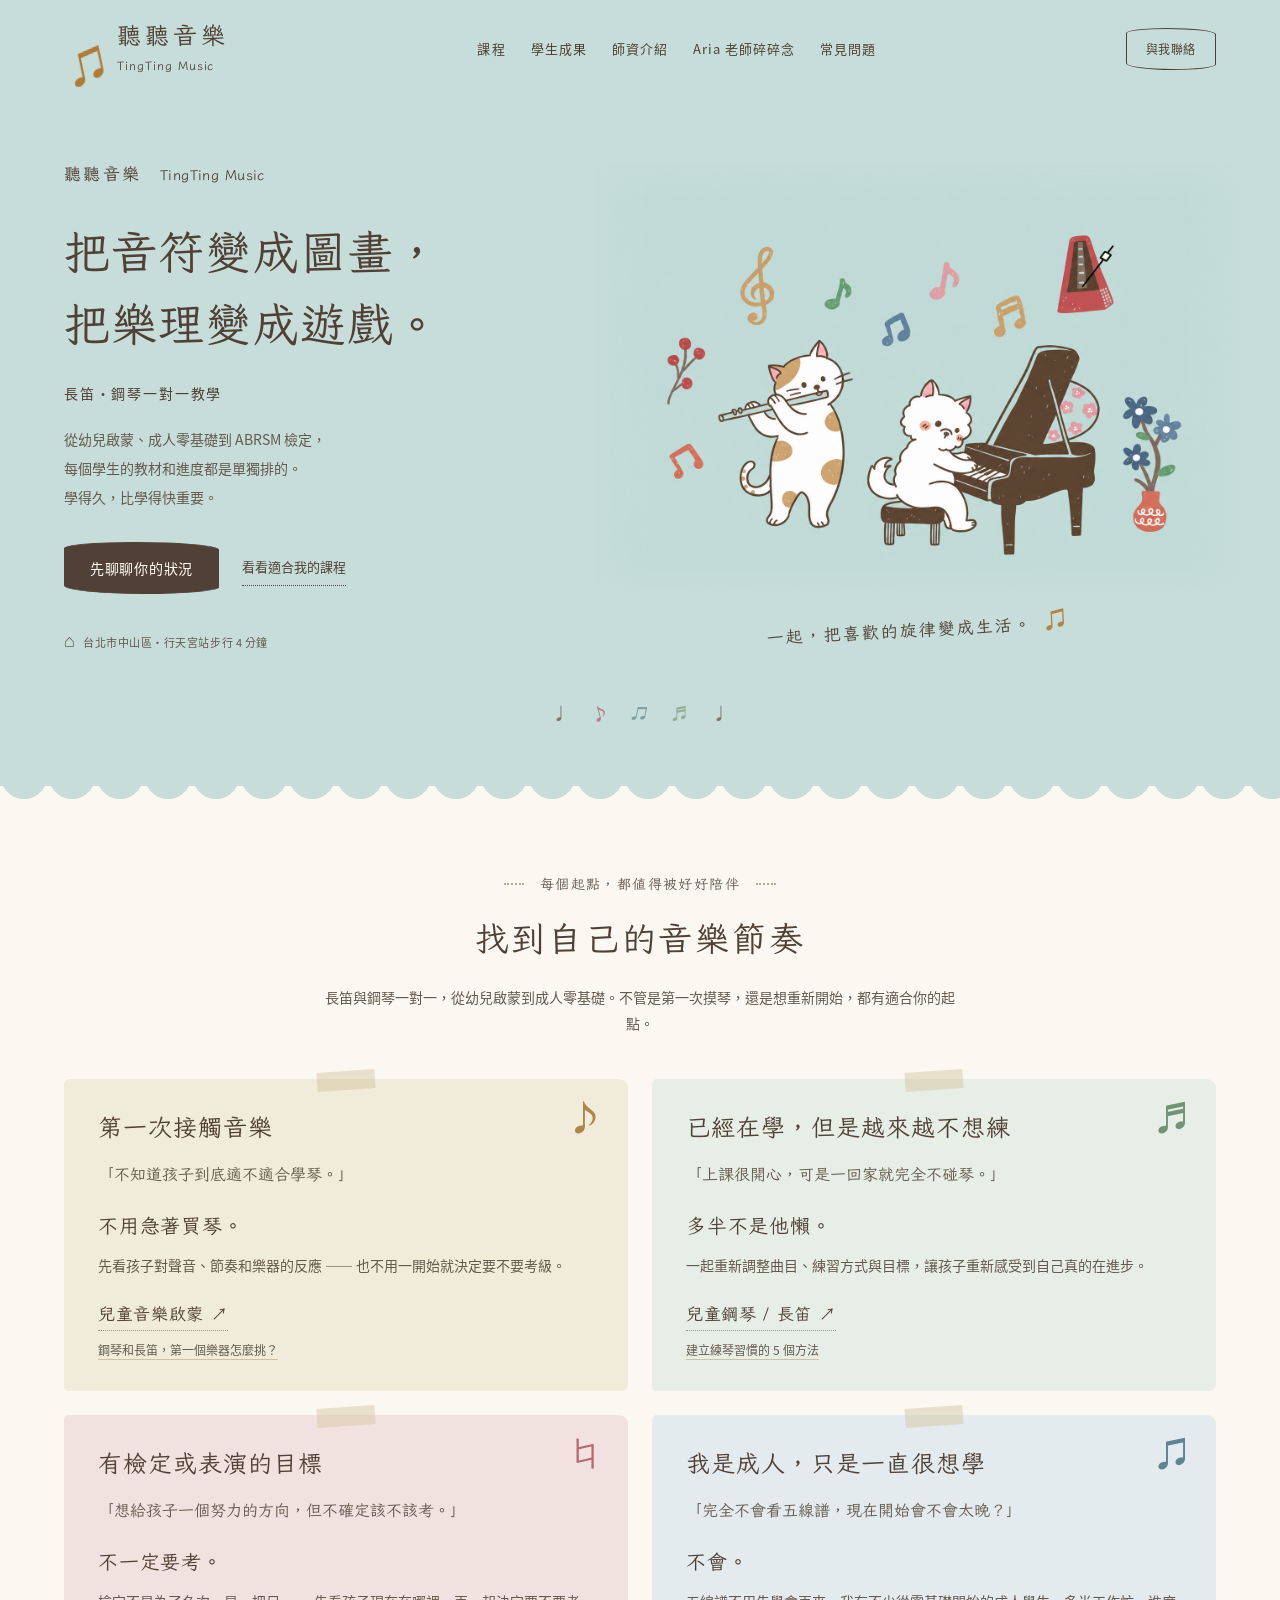
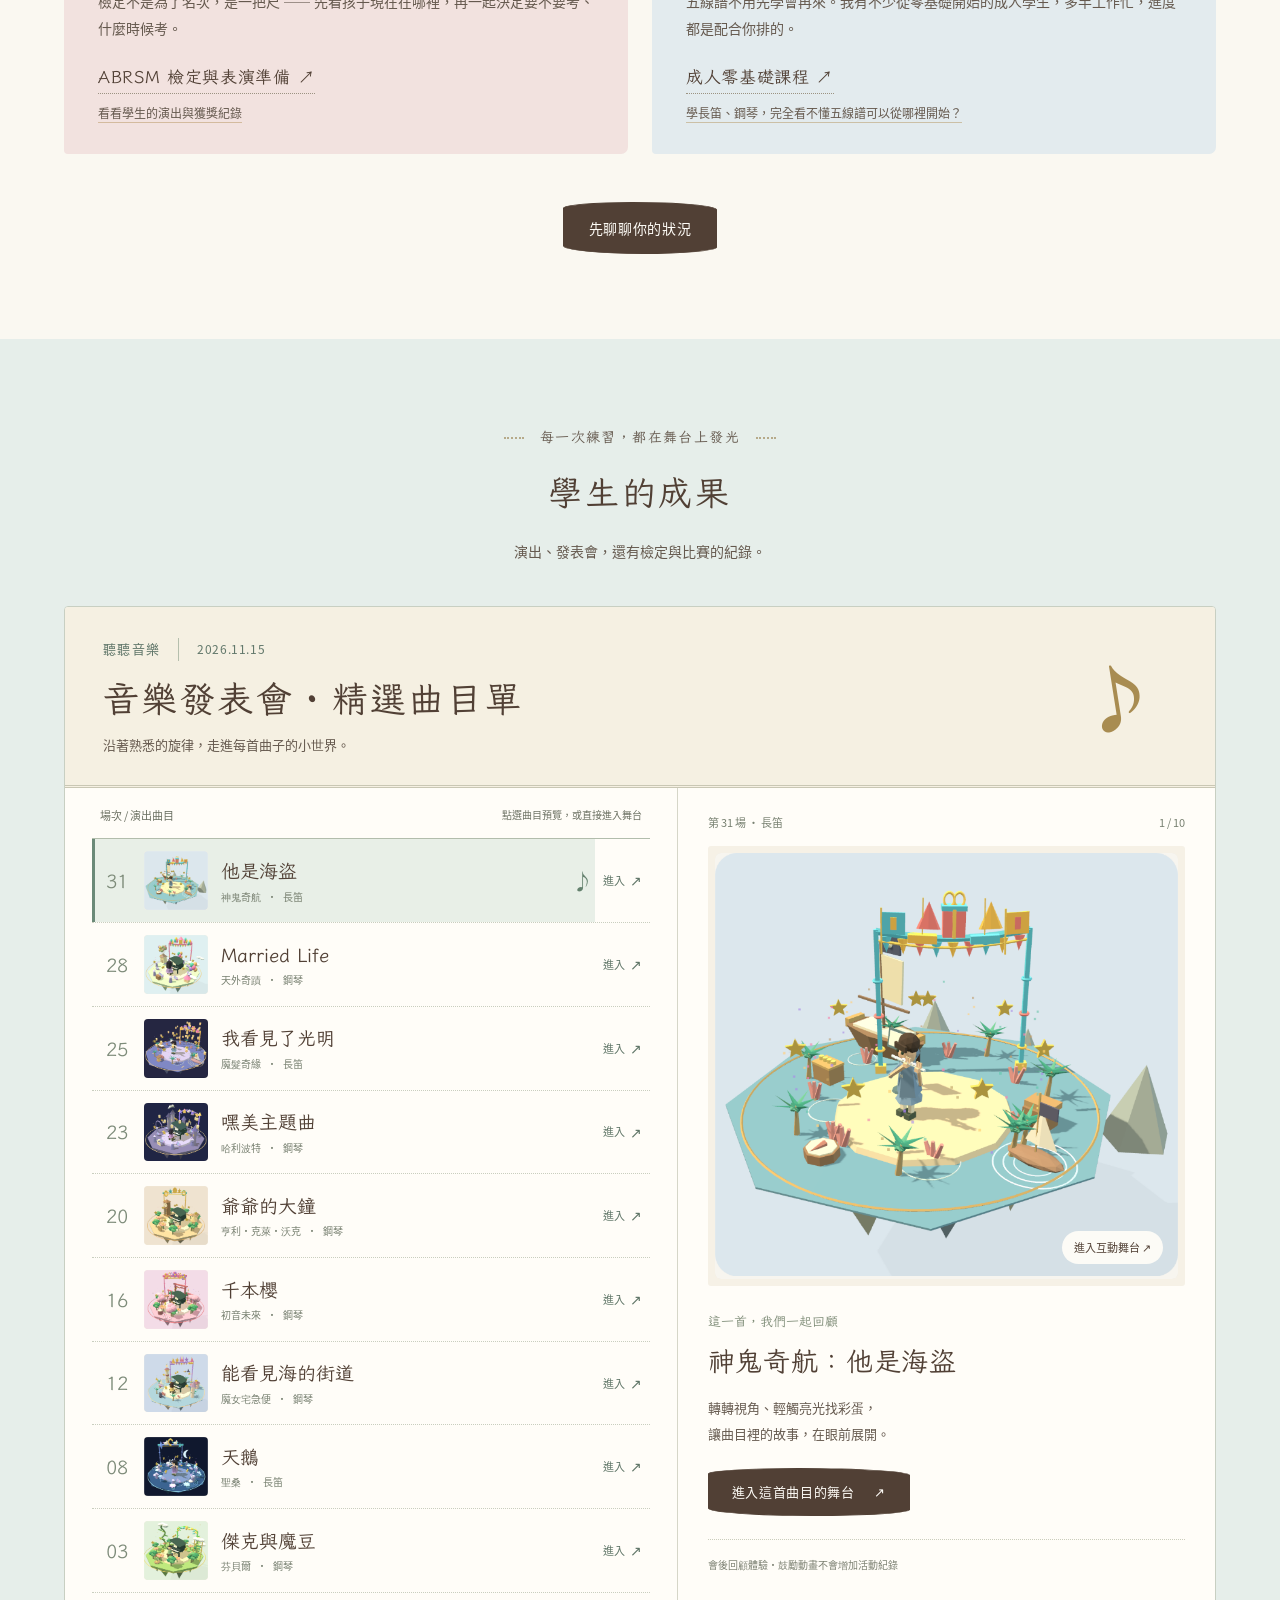
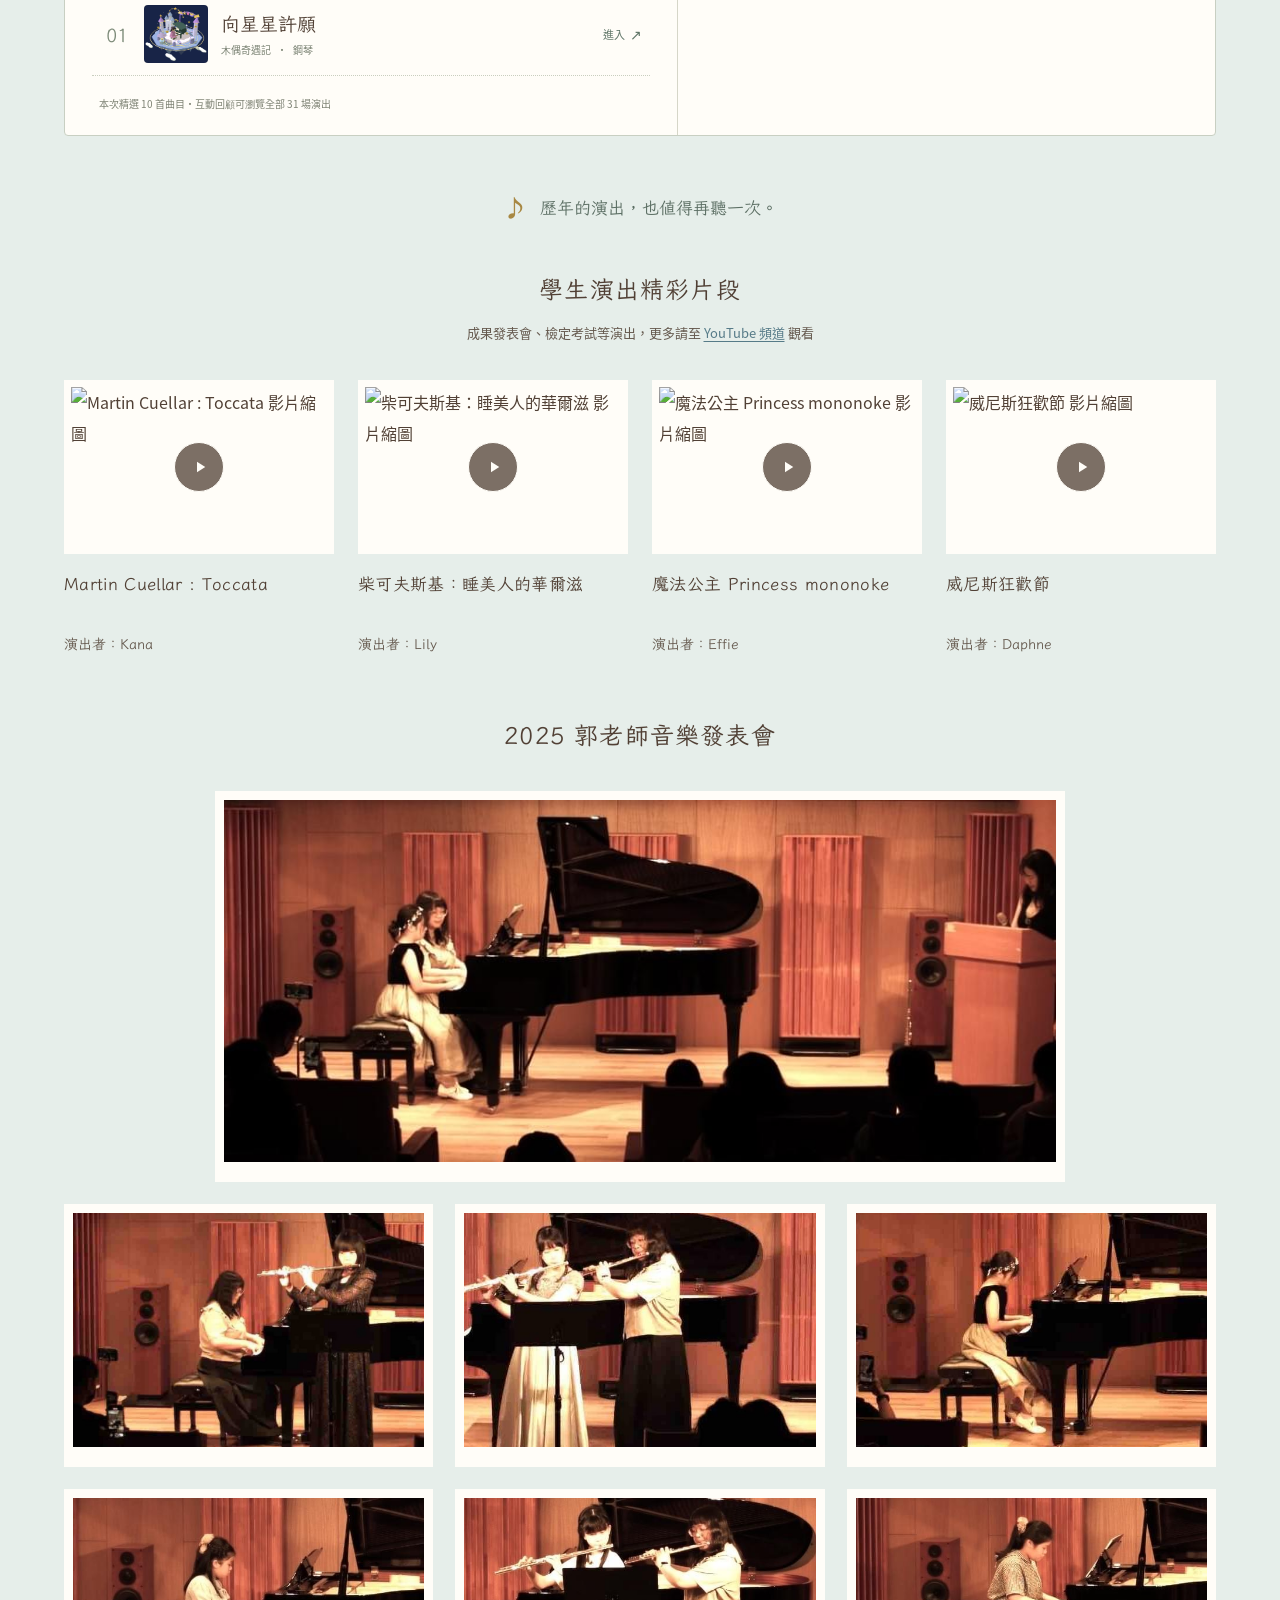
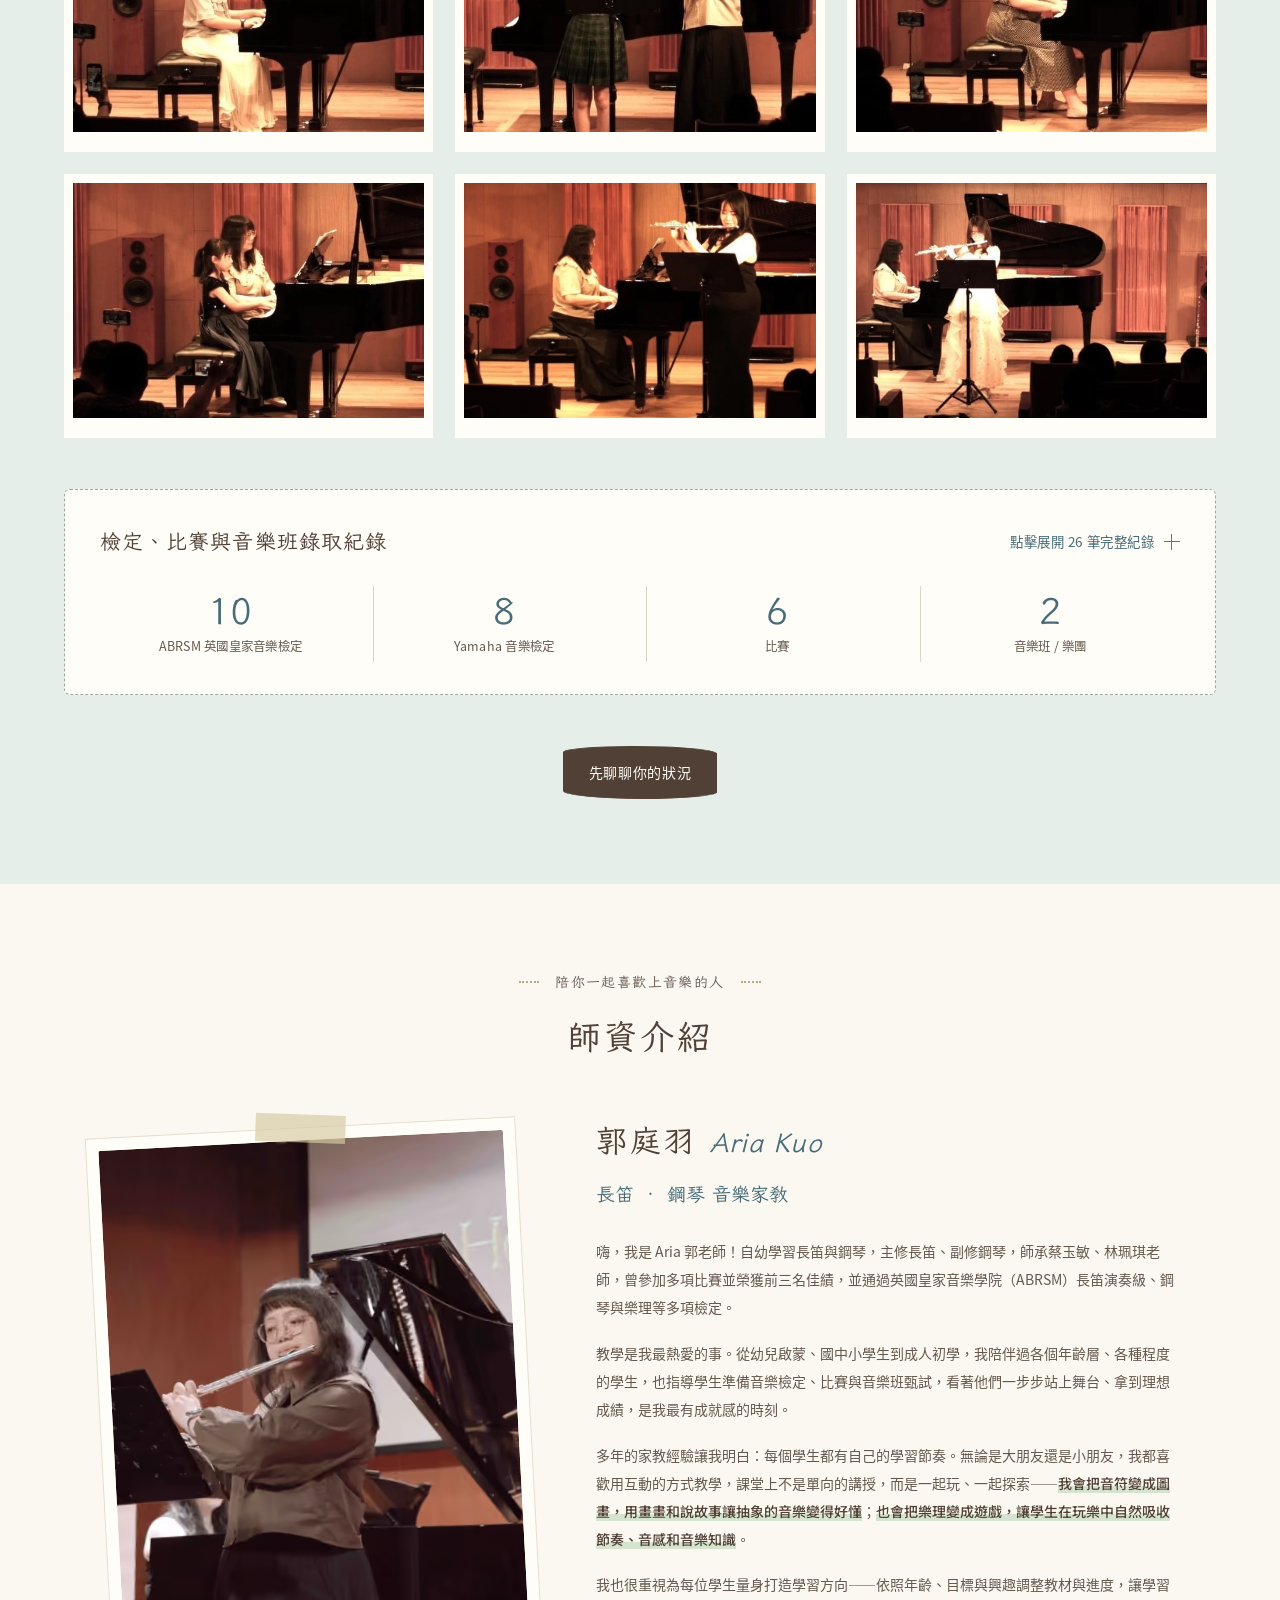
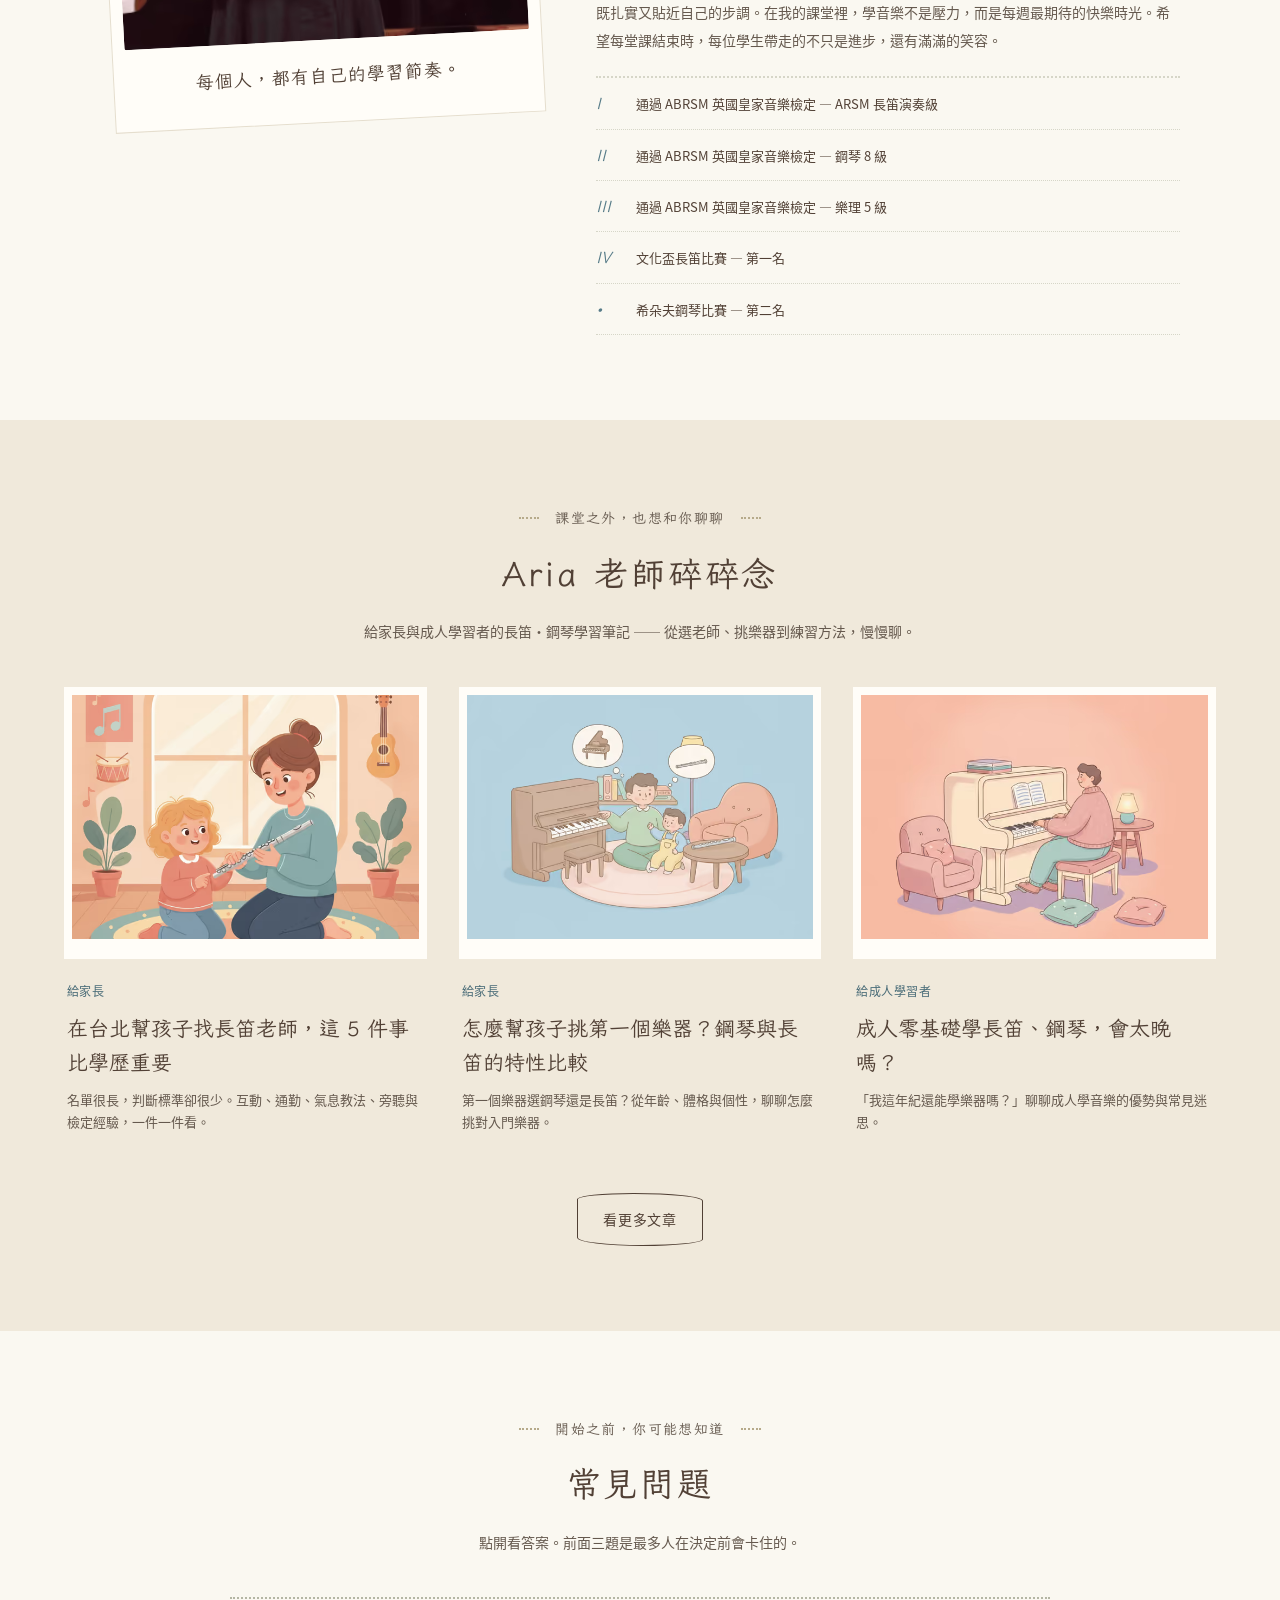
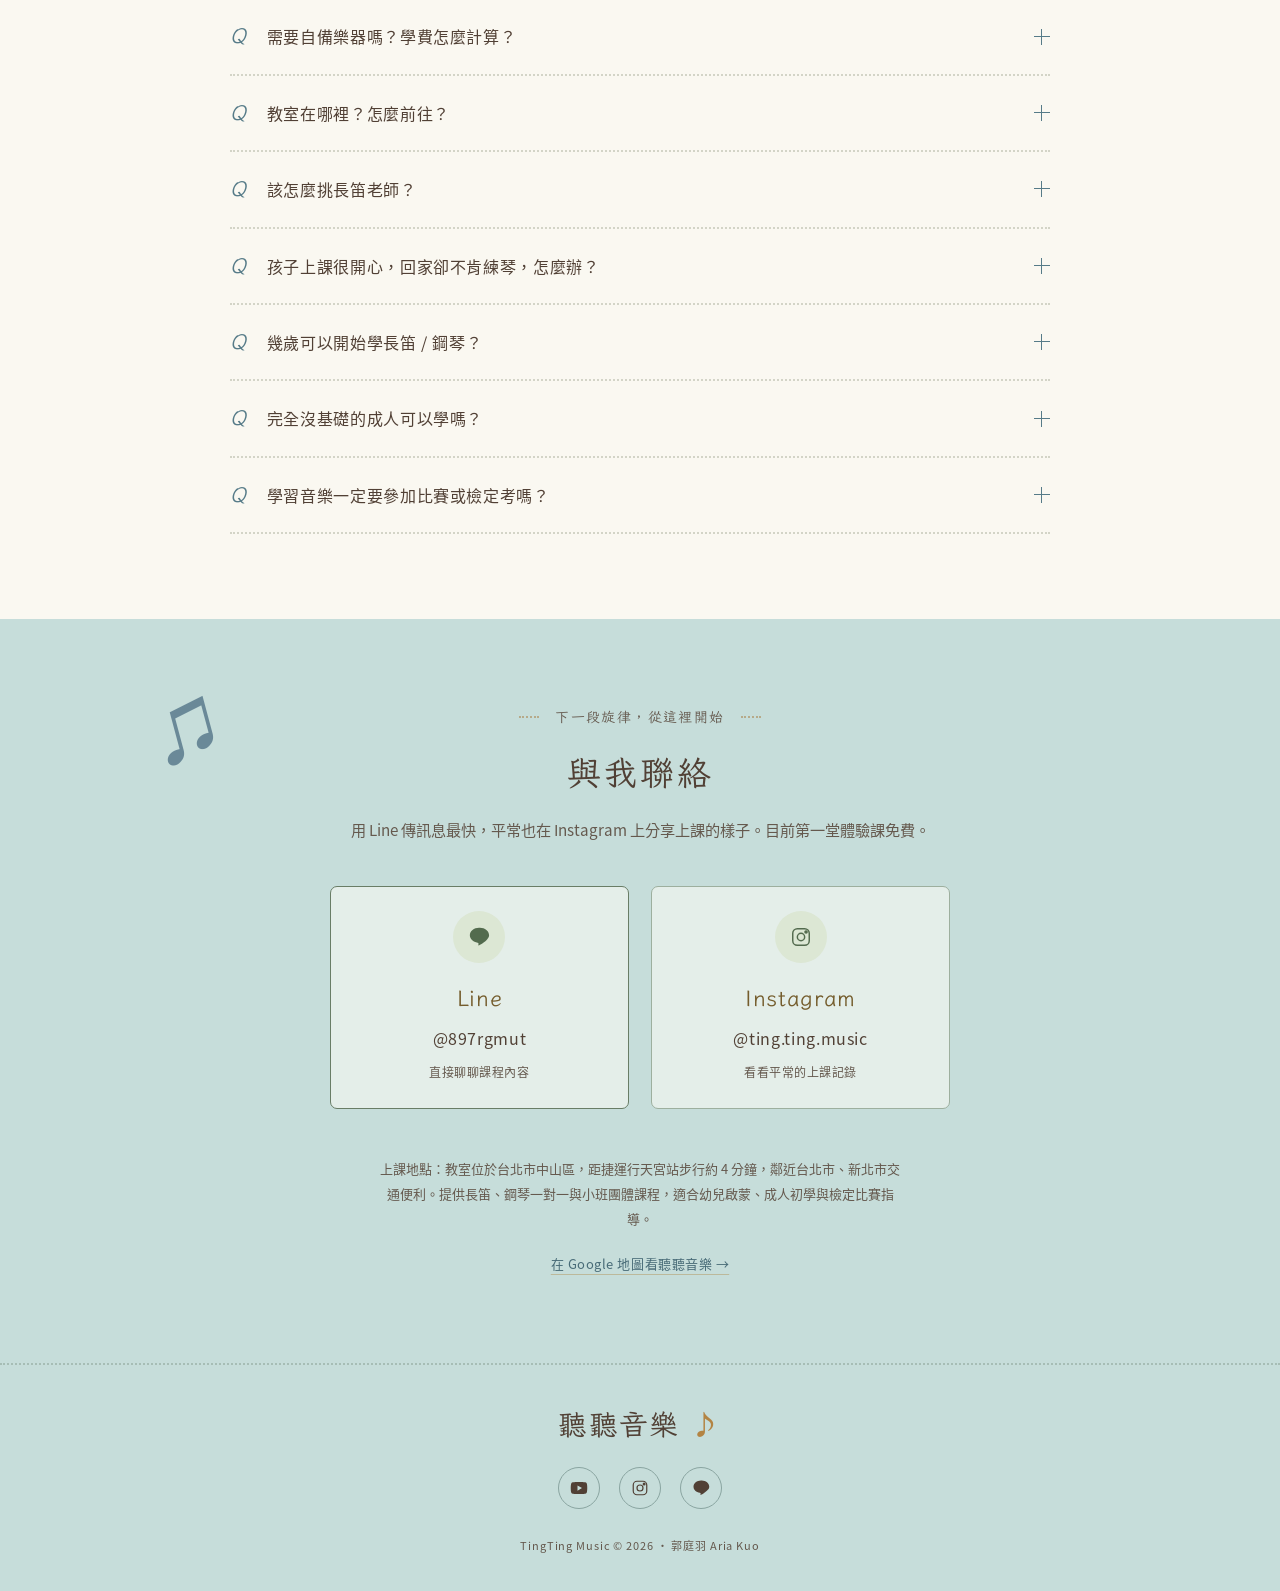
==== commit 286402f1: "feat: update social preview cover to picturebook branding" ====
--- a/index.html
+++ b/index.html
@@ -19,13 +19,18 @@
 </script>
 <meta name="description" content="台北市中山區長笛、鋼琴一對一教學，教室距捷運行天宮站步行 4 分鐘。郭庭羽 Aria Kuo 老師，專長幼兒音樂啟蒙、成人零基礎入門、檢定與比賽指導，歡迎預約諮詢。">
 <!-- Open Graph / 社群分享預覽 -->
+<meta name="twitter:card" content="summary_large_image">
+<meta name="twitter:title" content="聽聽音樂 TingTing Music｜長笛・鋼琴教學">
+<meta name="twitter:description" content="把音符變成圖畫，把樂理變成遊戲。台北市中山區・行天宮站，郭庭羽 Aria Kuo 長笛與鋼琴一對一教學。">
+<meta name="twitter:image" content="https://tingyumusic.com/assets/og-picturebook-20261116.jpg">
+<meta name="twitter:image:alt" content="聽聽音樂薄荷綠音樂貓咪插畫分享封面">
 <meta property="og:type" content="website">
 <meta property="og:title" content="長笛・鋼琴教學｜台北市中山區 郭庭羽 Aria Kuo">
 <meta property="og:description" content="幼兒啟蒙・成人初學・檢定比賽指導，歡迎預約諮詢。">
-<meta property="og:image" content="https://tingyumusic.com/assets/cover.jpg">
-<meta property="og:image:width" content="1024">
-<meta property="og:image:height" content="572">
-<meta property="og:image:alt" content="聽聽音樂 郭庭羽 Aria Kuo 長笛・鋼琴教學 — 讓孩子玩出音樂力">
+<meta property="og:image" content="https://tingyumusic.com/assets/og-picturebook-20261116.jpg">
+<meta property="og:image:width" content="1200">
+<meta property="og:image:height" content="630">
+<meta property="og:image:alt" content="聽聽音樂 TingTing Music｜薄荷綠音樂貓咪插畫，郭庭羽 Aria Kuo 長笛・鋼琴教學">
 <meta property="og:url" content="https://tingyumusic.com/">
 <link rel="icon" href="assets/logo.png">
 <!-- 字型在第一次繪製之後才載入，避免和主視覺搶頻寬。 -->
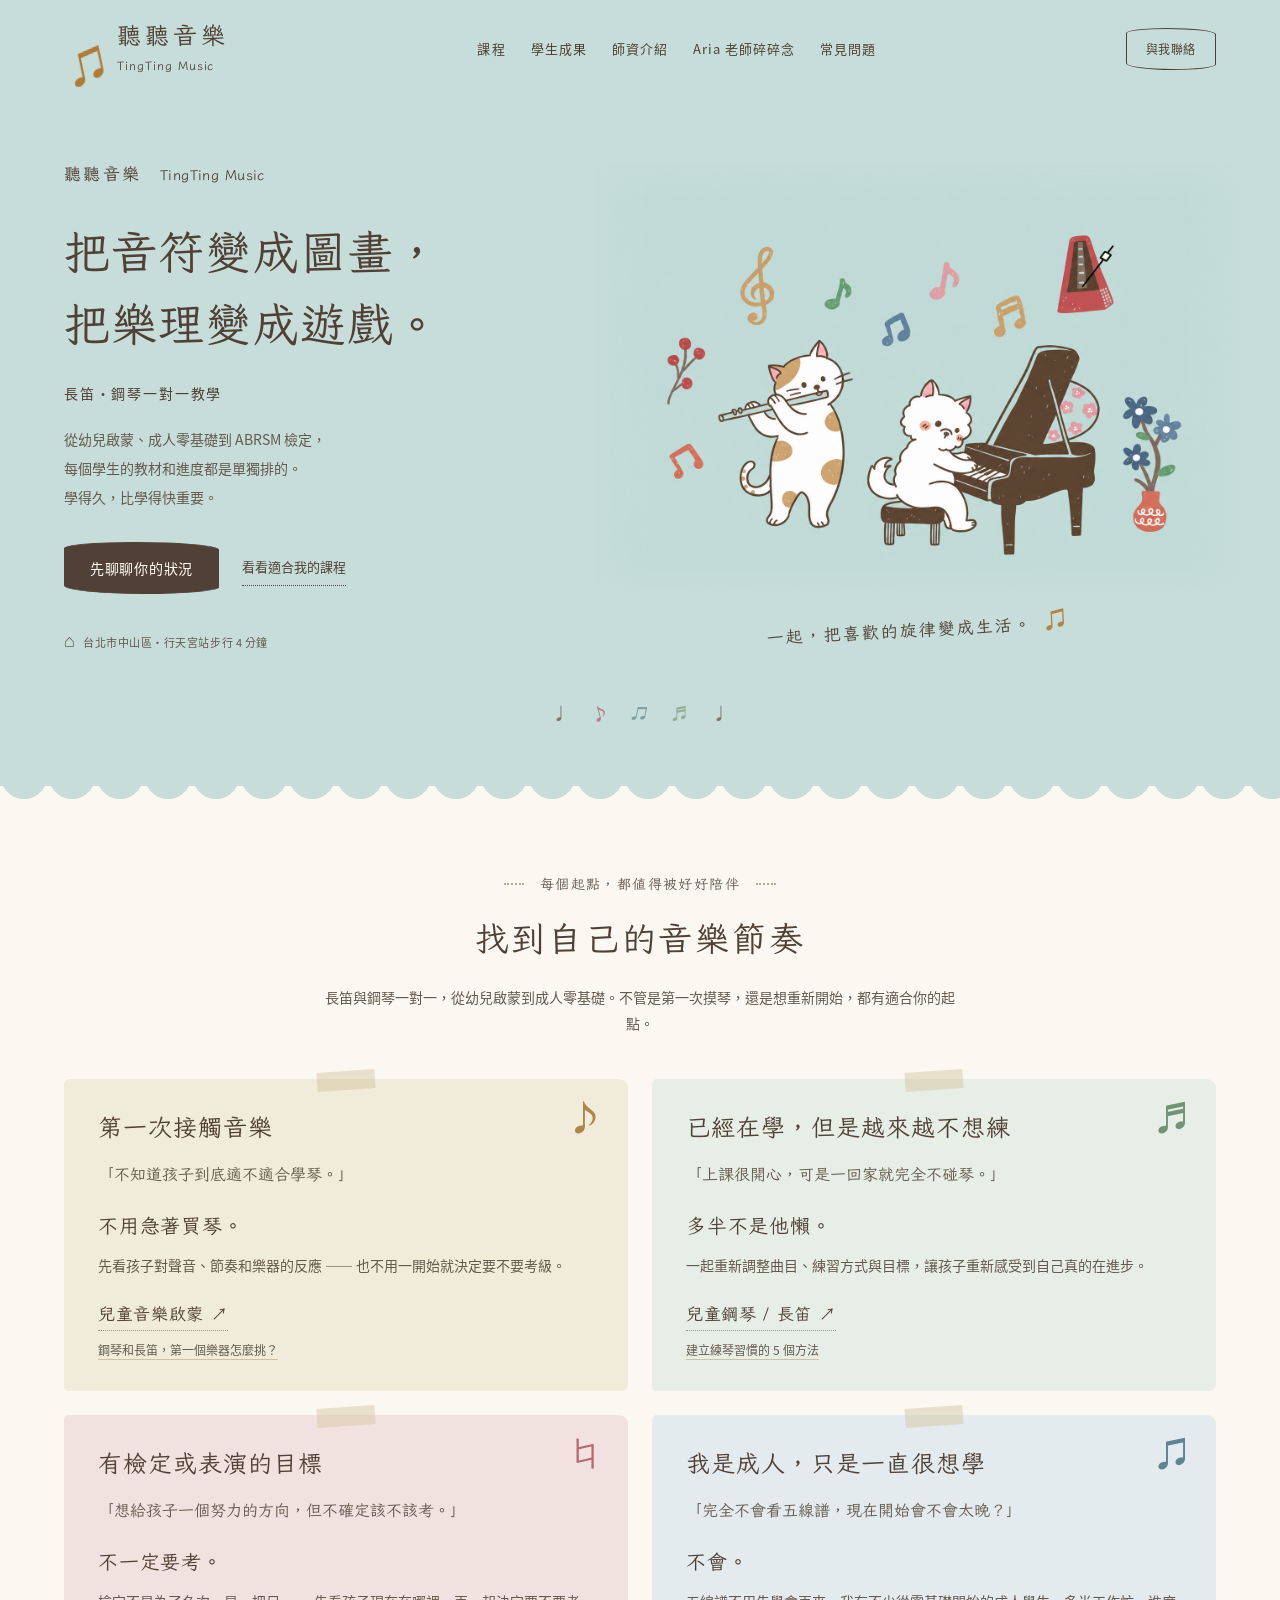
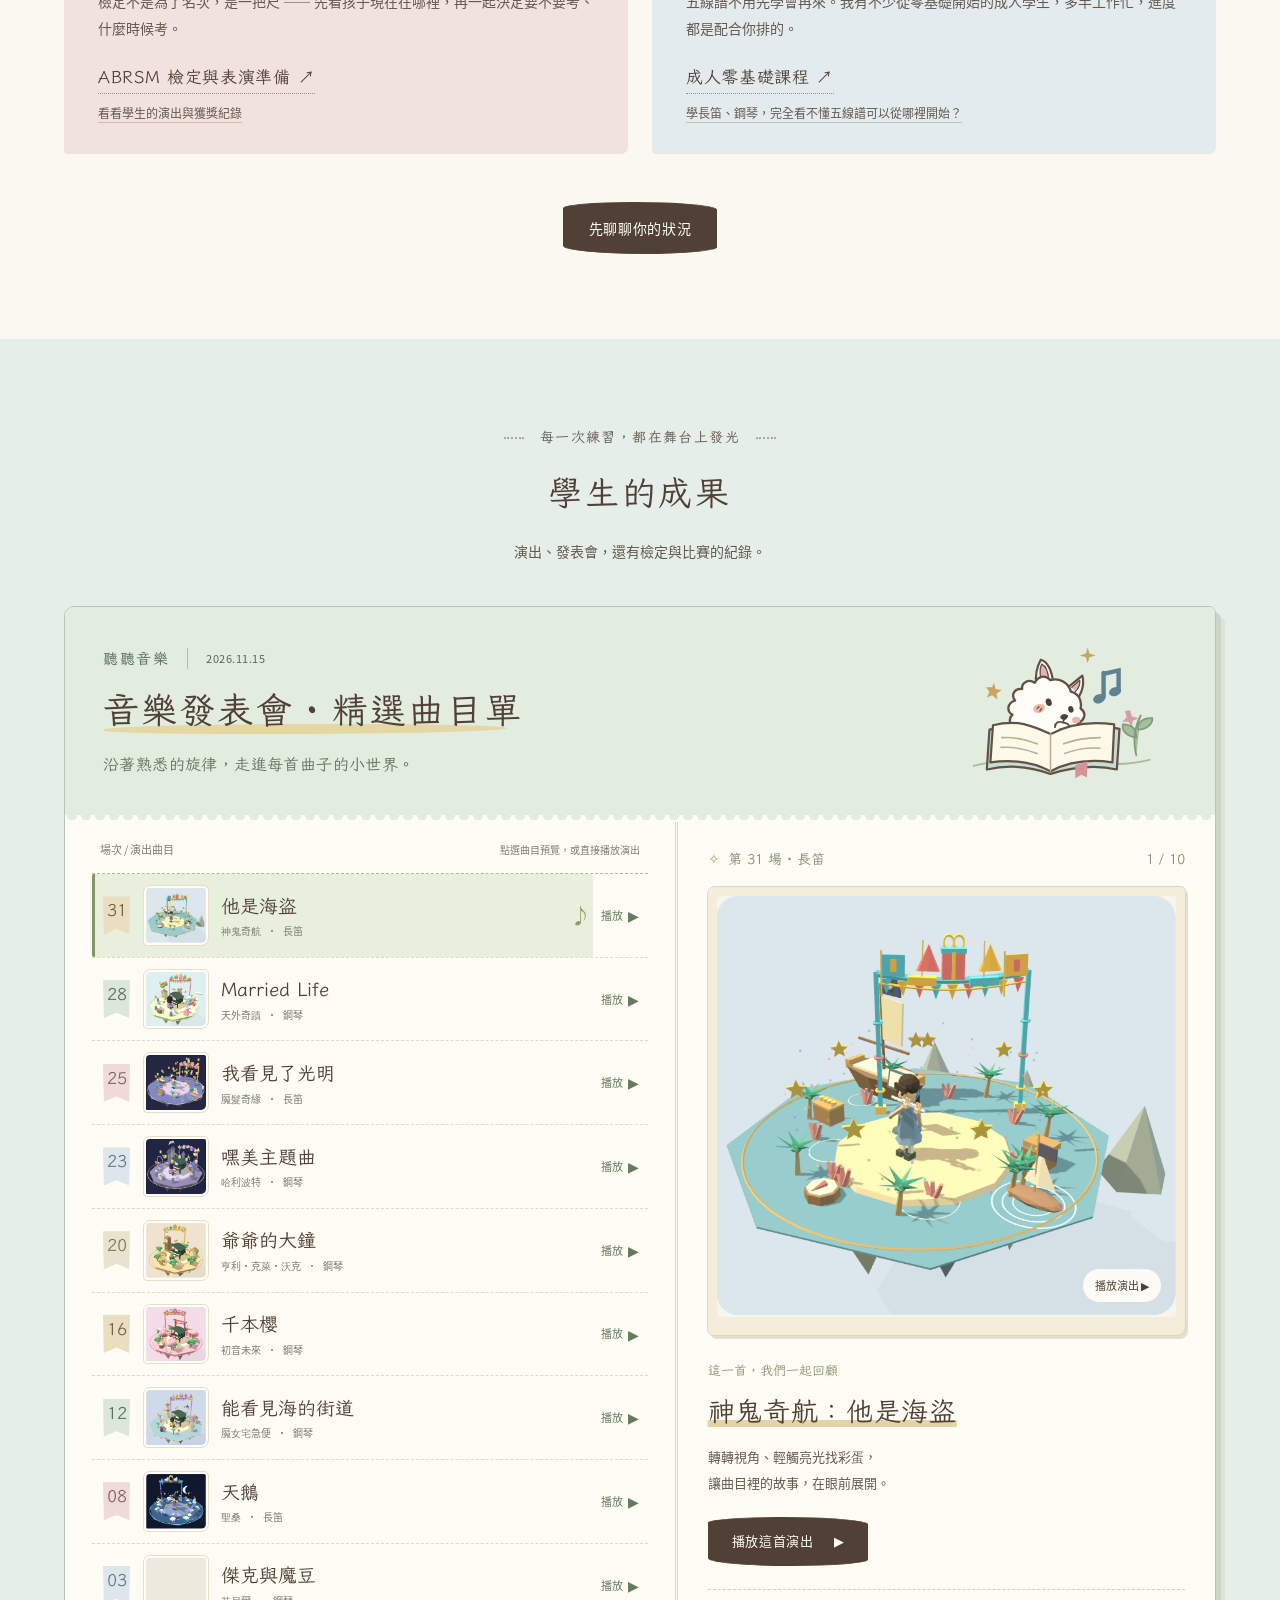
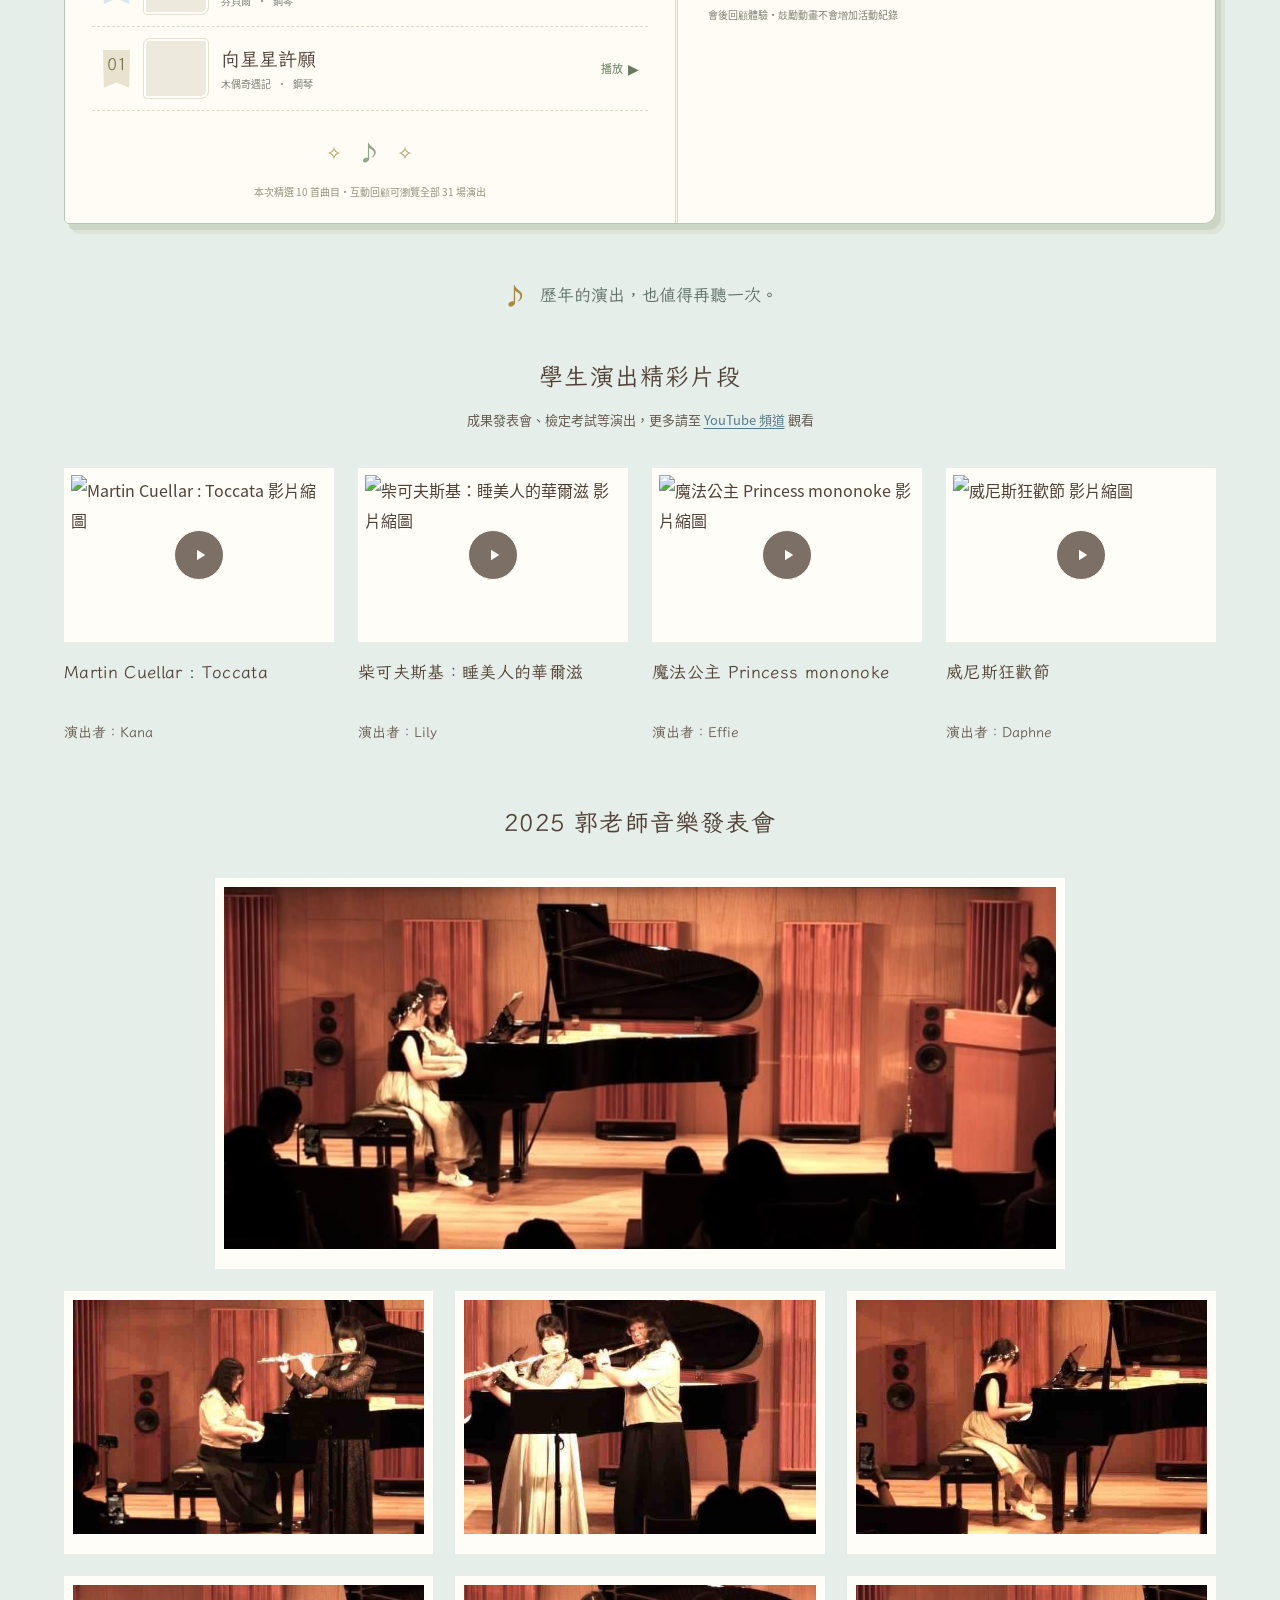
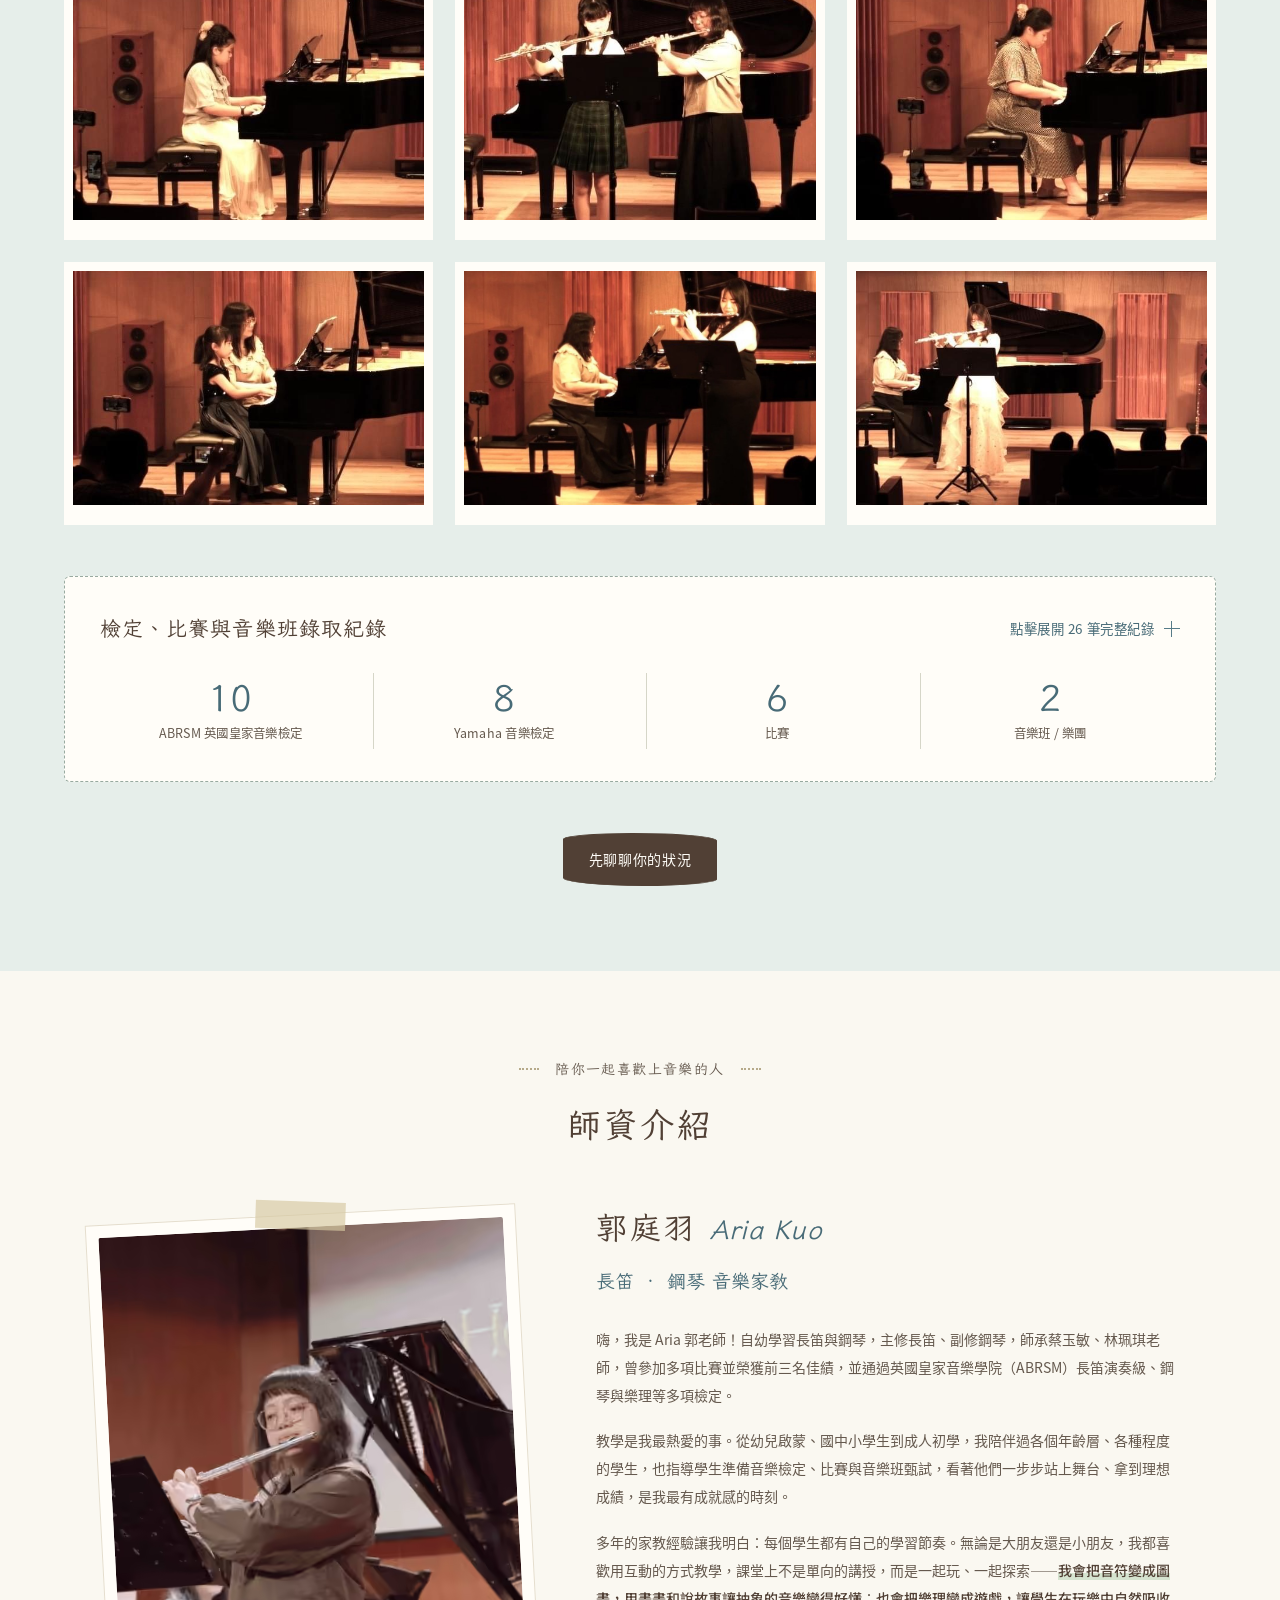
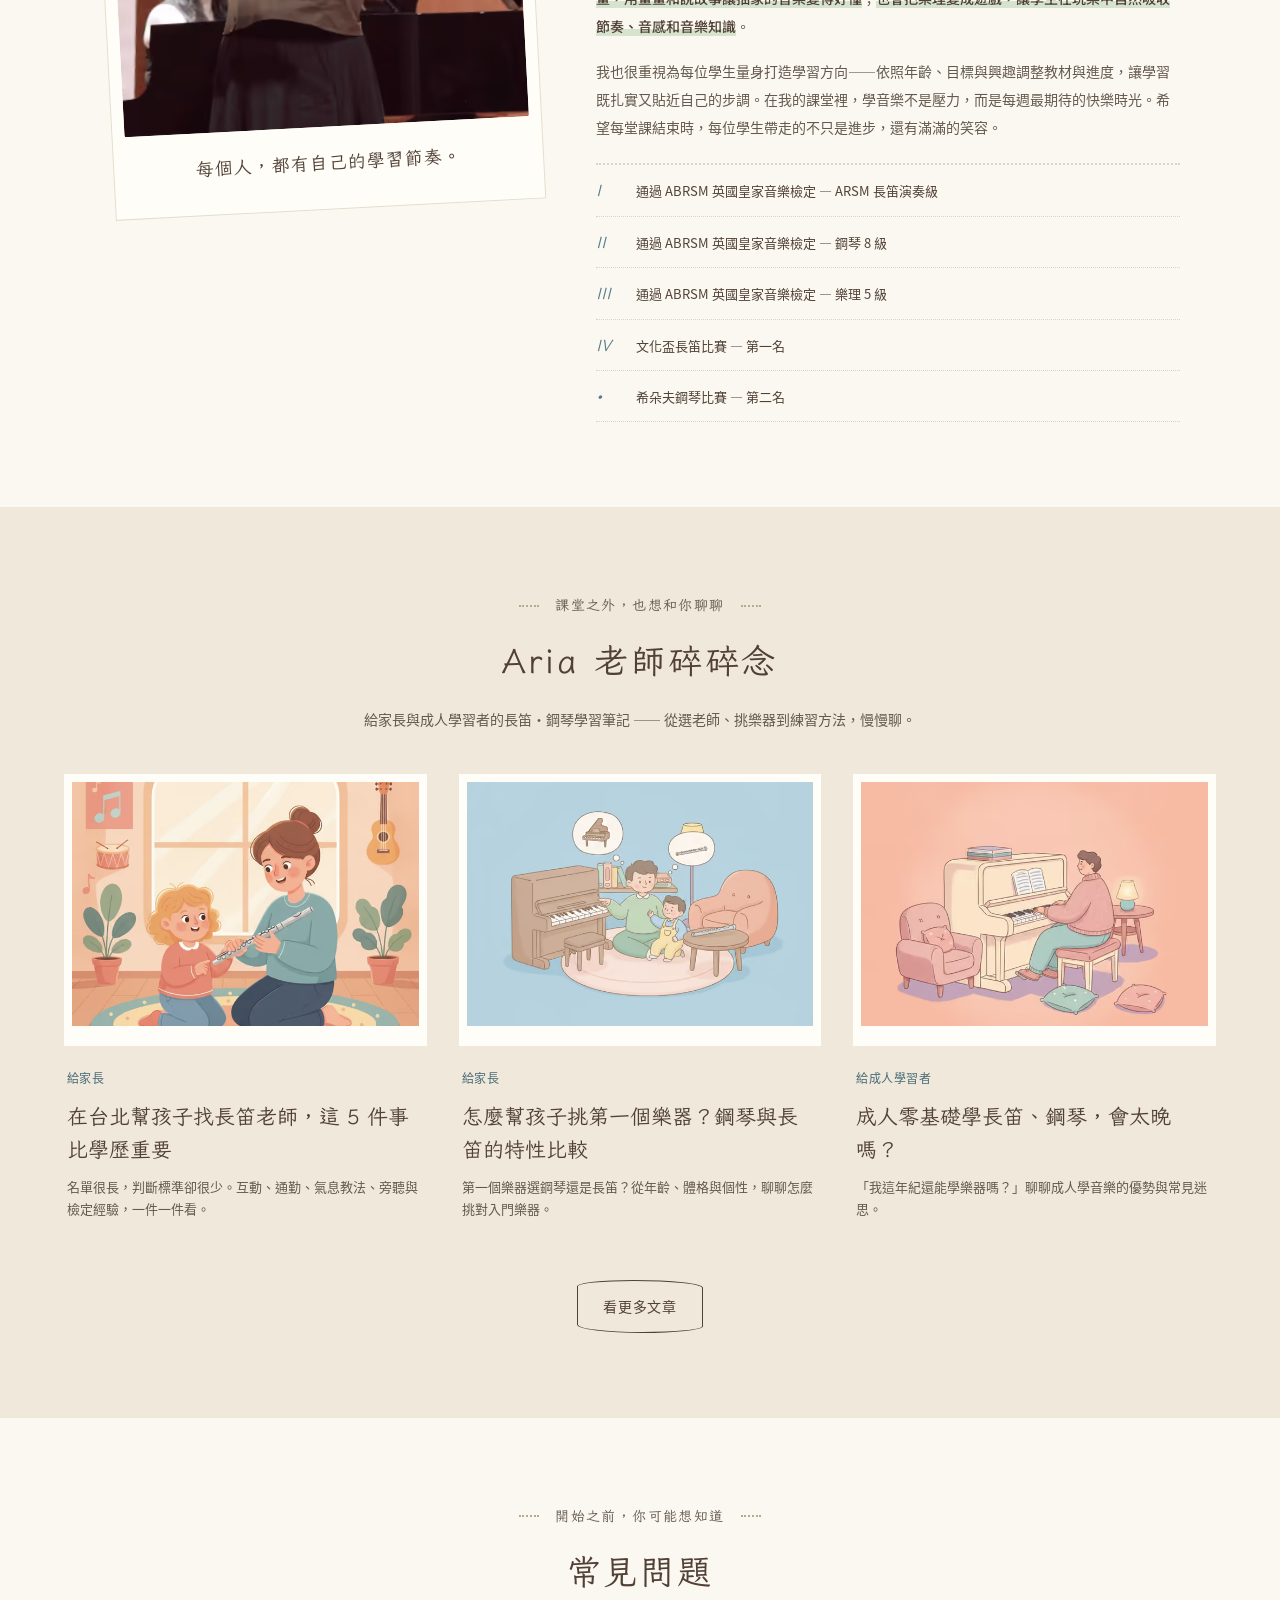
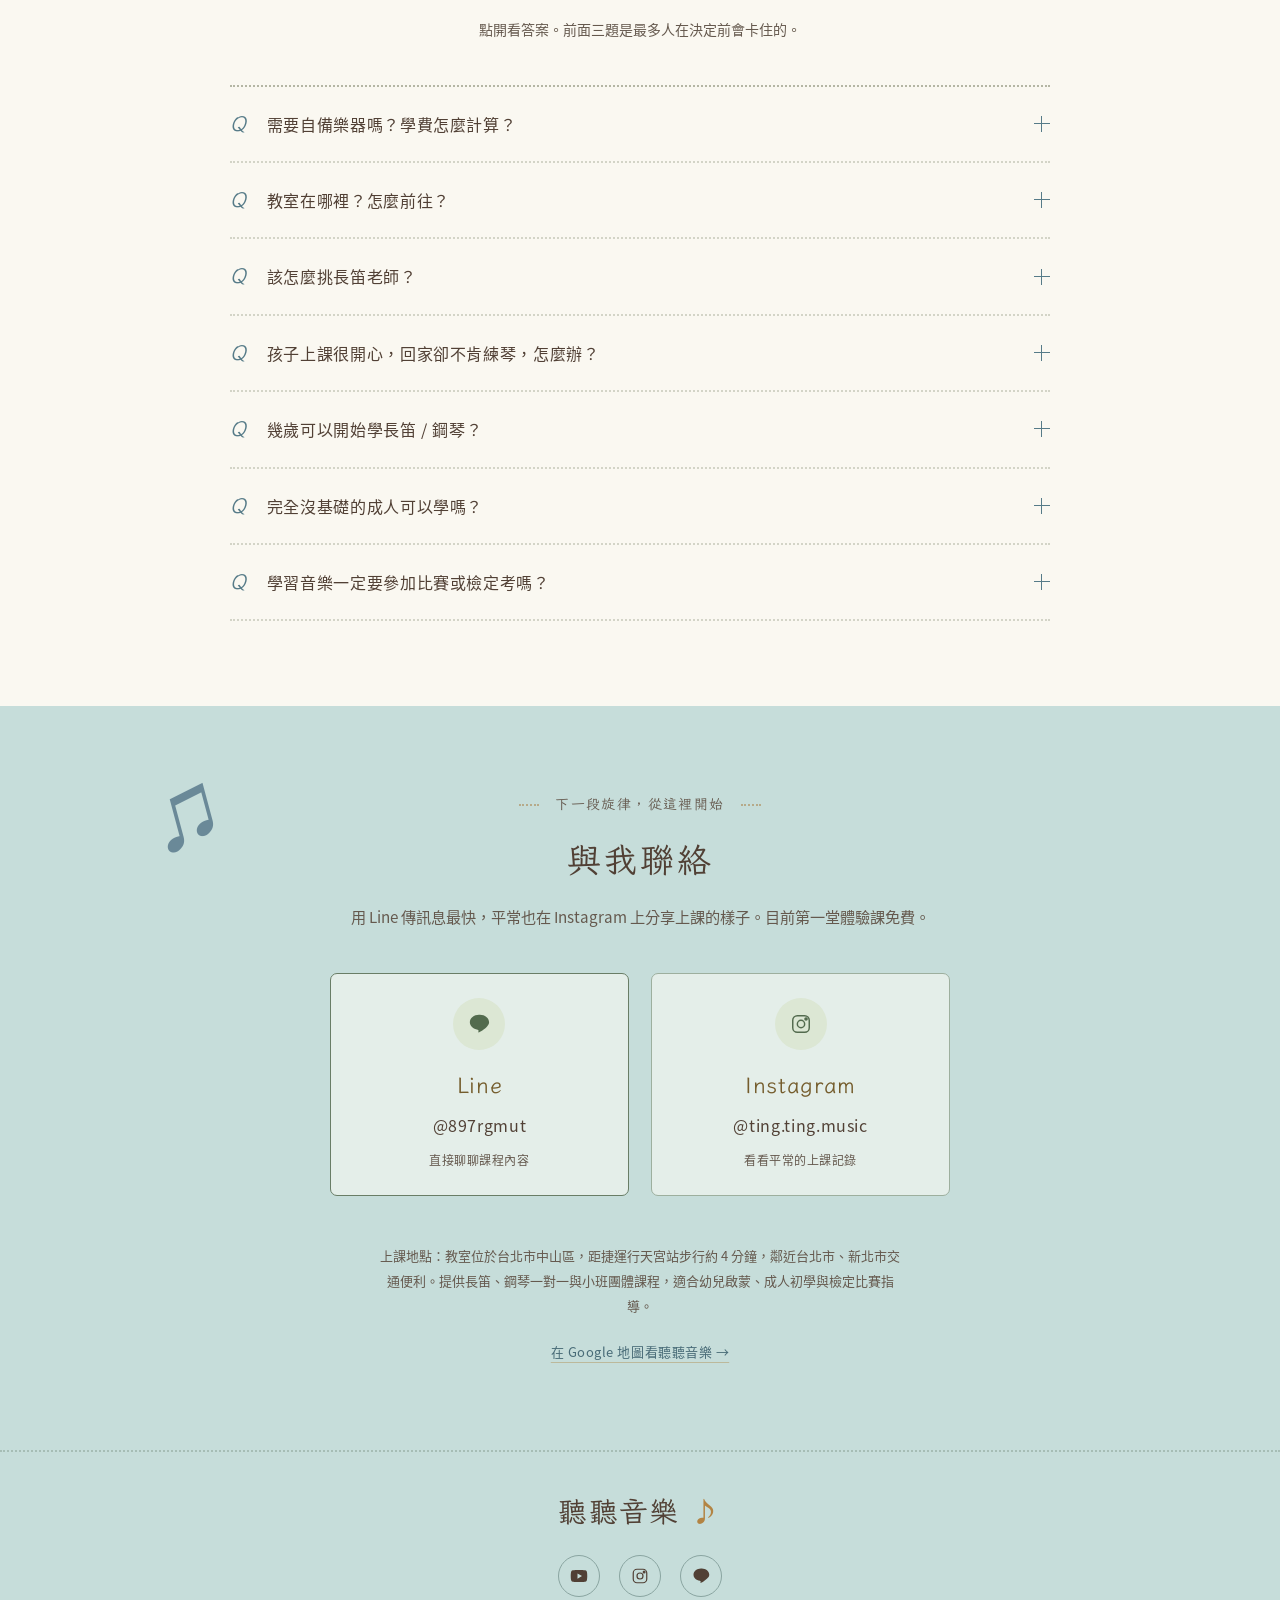
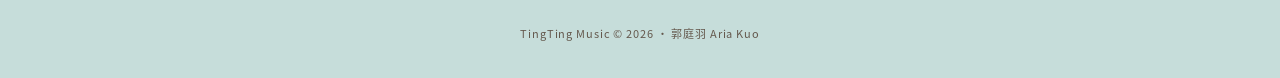
==== commit 0073f536: "feat: publish recital storybook with 31 YouTube performances" ====
--- a/index.html
+++ b/index.html
@@ -331,6 +331,9 @@
 <link href="https://fonts.googleapis.com/css2?family=LXGW+WenKai+TC&family=Noto+Sans+TC:wght@400;500;600&display=swap" rel="stylesheet">
 <link rel="stylesheet" href="assets/picturebook.css">
 <link rel="stylesheet" href="assets/recital.css">
+<link rel="stylesheet" href="assets/recital-video.css">
+<link rel="stylesheet" href="assets/storybook.css">
+<link rel="stylesheet" href="assets/storybook-player.css">
 </head>
 <body>
 
@@ -382,18 +385,43 @@
     </div>
 
 <article class="recital-feature program-sheet" id="recital-2026" aria-labelledby="recital-2026-title">
-  <header class="program-cover"><div><p class="program-edition">聽聽音樂 <span>2026.11.15</span></p><h3 id="recital-2026-title">音樂發表會・精選曲目單</h3><p class="program-lead">沿著熟悉的旋律，走進每首曲子的小世界。</p></div><div class="program-cover-mark" aria-hidden="true">♪</div></header>
+  <header class="program-cover"><div><p class="program-edition">聽聽音樂 <span>2026.11.15</span></p><h3 id="recital-2026-title"><span>音樂發表會</span><span class="program-cover-subtitle">精選曲目單</span></h3><p class="program-lead">沿著熟悉的旋律，走進每首曲子的小世界。</p></div><div class="program-cover-mark" aria-hidden="true"><svg viewBox="0 0 260 180" fill="none" xmlns="http://www.w3.org/2000/svg">
+<path d="M30 151c31-9 48-1 70-4 44-6 81 9 129-3" stroke="#a9ba9e" stroke-width="2" stroke-linecap="round"/>
+<g stroke="#625043" stroke-linecap="round" stroke-linejoin="round">
+<path d="M101 58Q99 44 106 31Q117 34 120 56" fill="#fffdf8" stroke-width="2.5"/>
+<path d="M106 52Q104 42 107 36Q114 39 115 54" fill="#e8b2b7" stroke-width="1.5"/>
+<path d="M138 61 153 49Q156 61 149 73" fill="#fffdf8" stroke-width="2.5"/>
+<path d="m141 62 9-8q1 7-5 13" fill="#e8b2b7" stroke-width="1.5"/>
+<path d="M99 57c-7-5-15 0-14 7-9-1-13 7-8 13-9 3-10 12-3 16-6 6-2 15 6 15-2 9 6 15 13 10 5 8 15 9 21 2 8 5 18 1 19-6 10 3 18-4 15-11 8-4 10-12 3-17 2-10-3-17-11-19-3-11-14-16-23-13-7-7-14-4-18 3Z" fill="#fffdf8" stroke-width="2.6"/>
+<ellipse cx="115" cy="79" rx="3.4" ry="4.3" transform="rotate(-15 115 79)" fill="#514035" stroke="none"/>
+<ellipse cx="140" cy="87" rx="3" ry="3.7" transform="rotate(-18 140 87)" fill="#514035" stroke="none"/>
+<ellipse cx="104" cy="86" rx="6.7" ry="5" transform="rotate(-15 104 86)" fill="#f1b6a8" stroke="none"/>
+<ellipse cx="146" cy="99" rx="4.6" ry="3.6" fill="#f1b6a8" stroke="none"/>
+<path d="m102 86 2-2m1 5 2-3" stroke-width="1.4"/>
+<path d="M128 95q4-5 9-1-1 5-5 5-4-1-4-4Z" fill="#514035" stroke="none"/>
+<path d="m132 99-1 3m0 0q-8-3-9 5m9-5q8 0 8 8" stroke-width="2.2"/>
+<path d="M128 109q3 5 6 2" stroke="#d99a9b" stroke-width="2.5"/>
+</g>
+<path d="M48 110c27-7 45-2 69 6 23-10 47-14 78-7l-3 46c-26-6-52-2-75 5-22-8-46-11-72-5Z" fill="#c6dcd7" stroke="#655044" stroke-width="2.5" stroke-linejoin="round"/>
+<path d="M52 105c27-7 44 0 65 10 20-11 44-15 72-11l-2 43c-26-4-51 0-70 10-19-10-42-14-68-10Z" fill="#fff9e9" stroke="#655044" stroke-width="2.5" stroke-linejoin="round"/>
+<path d="m117 115 0 42M62 119c13-1 27 2 40 7m-41 4c14-1 28 2 41 7m30-11c13-5 26-7 41-7m-40 18c13-5 26-7 40-6" stroke="#baaf93" stroke-width="1.8" stroke-linecap="round"/>
+<path d="m145 150 0 15 7-4 6 3 1-18" fill="#d69499"/>
+<path d="M177 46v27m0-26 17-4v22" stroke="#5f8293" stroke-width="5" stroke-linecap="round"/><ellipse cx="172" cy="75" rx="7" ry="5" fill="#5f8293" transform="rotate(-20 172 75)"/><ellipse cx="190" cy="67" rx="7" ry="5" fill="#5f8293" transform="rotate(-20 190 67)"/>
+<path d="m53 57 2 7 7 1-6 4 1 7-6-5-6 3 3-7-4-5 7 0Z" fill="#c9a561"/><path d="m159 17 2 7 7 2-7 2-2 7-2-7-7-2 7-2Z" fill="#c9a561"/>
+<path d="m207 88 2 7 8 2-7 3-1 7-4-6-7 0 5-5-2-7Z" fill="#d7a0a4"/>
+<path d="M214 139c-4-16-2-32 5-45m-5 25c-12-2-17-9-15-15 11 0 15 6 15 15m2-9c10 0 17-7 16-13-11-1-16 5-16 13" stroke="#7f9d7d" stroke-width="2" fill="#a5bf9b" stroke-linecap="round"/>
+</svg></div></header>
   <div class="program-body">
-    <div class="program-list"><div class="program-list-heading"><span>場次 / 演出曲目</span><span class="desktop-program-hint">點選曲目預覽，或直接進入舞台</span><span class="mobile-program-hint">點選曲目，開始探索</span></div>
-      <ol class="recital-scene-picker" aria-label="精選演出曲目"><li class="program-row"><button type="button" class="recital-scene-choice" data-scene="31" aria-pressed="true" aria-label="第 31 場：他是海盜"><span class="program-number">31</span><span class="stage-art program-thumbnail"><img src="assets/program-31.png" width="1080" height="1180" alt="" loading="lazy" decoding="async"></span><span class="program-piece"><b>他是海盜</b><small>神鬼奇航<span>·</span>長笛</small></span><span class="program-current" aria-hidden="true">♪</span></button><a class="program-open" href="https://2026-demo.tingyumusic.com/?guest=1&amp;performance=lower-15" data-scene="31" aria-label="進入他是海盜互動舞台" aria-haspopup="dialog" aria-controls="recital-dialog" target="_blank" rel="noopener">進入<span aria-hidden="true">↗</span></a></li><li class="program-row"><button type="button" class="recital-scene-choice" data-scene="28" aria-pressed="false" aria-label="第 28 場：Married Life"><span class="program-number">28</span><span class="stage-art program-thumbnail"><img src="assets/program-28.png" width="1080" height="1180" alt="" loading="lazy" decoding="async"></span><span class="program-piece"><b>Married Life</b><small>天外奇蹟<span>·</span>鋼琴</small></span><span class="program-current" aria-hidden="true">♪</span></button><a class="program-open" href="https://2026-demo.tingyumusic.com/?guest=1&amp;performance=lower-12" data-scene="28" aria-label="進入Married Life互動舞台" aria-haspopup="dialog" aria-controls="recital-dialog" target="_blank" rel="noopener">進入<span aria-hidden="true">↗</span></a></li><li class="program-row"><button type="button" class="recital-scene-choice" data-scene="25" aria-pressed="false" aria-label="第 25 場：我看見了光明"><span class="program-number">25</span><span class="stage-art program-thumbnail"><img src="assets/program-25.png" width="1080" height="1180" alt="" loading="lazy" decoding="async"></span><span class="program-piece"><b>我看見了光明</b><small>魔髮奇緣<span>·</span>長笛</small></span><span class="program-current" aria-hidden="true">♪</span></button><a class="program-open" href="https://2026-demo.tingyumusic.com/?guest=1&amp;performance=lower-09" data-scene="25" aria-label="進入我看見了光明互動舞台" aria-haspopup="dialog" aria-controls="recital-dialog" target="_blank" rel="noopener">進入<span aria-hidden="true">↗</span></a></li><li class="program-row"><button type="button" class="recital-scene-choice" data-scene="23" aria-pressed="false" aria-label="第 23 場：嘿美主題曲"><span class="program-number">23</span><span class="stage-art program-thumbnail"><img src="assets/program-23.png" width="1080" height="1180" alt="" loading="lazy" decoding="async"></span><span class="program-piece"><b>嘿美主題曲</b><small>哈利波特<span>·</span>鋼琴</small></span><span class="program-current" aria-hidden="true">♪</span></button><a class="program-open" href="https://2026-demo.tingyumusic.com/?guest=1&amp;performance=lower-07" data-scene="23" aria-label="進入嘿美主題曲互動舞台" aria-haspopup="dialog" aria-controls="recital-dialog" target="_blank" rel="noopener">進入<span aria-hidden="true">↗</span></a></li><li class="program-row"><button type="button" class="recital-scene-choice" data-scene="20" aria-pressed="false" aria-label="第 20 場：爺爺的大鐘"><span class="program-number">20</span><span class="stage-art program-thumbnail"><img src="assets/program-20.png" width="1080" height="1180" alt="" loading="lazy" decoding="async"></span><span class="program-piece"><b>爺爺的大鐘</b><small>亨利·克萊·沃克<span>·</span>鋼琴</small></span><span class="program-current" aria-hidden="true">♪</span></button><a class="program-open" href="https://2026-demo.tingyumusic.com/?guest=1&amp;performance=lower-04" data-scene="20" aria-label="進入爺爺的大鐘互動舞台" aria-haspopup="dialog" aria-controls="recital-dialog" target="_blank" rel="noopener">進入<span aria-hidden="true">↗</span></a></li><li class="program-row"><button type="button" class="recital-scene-choice" data-scene="16" aria-pressed="false" aria-label="第 16 場：千本櫻"><span class="program-number">16</span><span class="stage-art program-thumbnail"><img src="assets/program-16.png" width="1080" height="1180" alt="" loading="lazy" decoding="async"></span><span class="program-piece"><b>千本櫻</b><small>初音未來<span>·</span>鋼琴</small></span><span class="program-current" aria-hidden="true">♪</span></button><a class="program-open" href="https://2026-demo.tingyumusic.com/?guest=1&amp;performance=upper-16" data-scene="16" aria-label="進入千本櫻互動舞台" aria-haspopup="dialog" aria-controls="recital-dialog" target="_blank" rel="noopener">進入<span aria-hidden="true">↗</span></a></li><li class="program-row"><button type="button" class="recital-scene-choice" data-scene="12" aria-pressed="false" aria-label="第 12 場：能看見海的街道"><span class="program-number">12</span><span class="stage-art program-thumbnail"><img src="assets/program-12.png" width="1080" height="1180" alt="" loading="lazy" decoding="async"></span><span class="program-piece"><b>能看見海的街道</b><small>魔女宅急便<span>·</span>鋼琴</small></span><span class="program-current" aria-hidden="true">♪</span></button><a class="program-open" href="https://2026-demo.tingyumusic.com/?guest=1&amp;performance=upper-12" data-scene="12" aria-label="進入能看見海的街道互動舞台" aria-haspopup="dialog" aria-controls="recital-dialog" target="_blank" rel="noopener">進入<span aria-hidden="true">↗</span></a></li><li class="program-row"><button type="button" class="recital-scene-choice" data-scene="8" aria-pressed="false" aria-label="第 8 場：天鵝"><span class="program-number">08</span><span class="stage-art program-thumbnail"><img src="assets/program-08.png" width="1080" height="1180" alt="" loading="lazy" decoding="async"></span><span class="program-piece"><b>天鵝</b><small>聖桑<span>·</span>長笛</small></span><span class="program-current" aria-hidden="true">♪</span></button><a class="program-open" href="https://2026-demo.tingyumusic.com/?guest=1&amp;performance=upper-08" data-scene="8" aria-label="進入天鵝互動舞台" aria-haspopup="dialog" aria-controls="recital-dialog" target="_blank" rel="noopener">進入<span aria-hidden="true">↗</span></a></li><li class="program-row"><button type="button" class="recital-scene-choice" data-scene="3" aria-pressed="false" aria-label="第 3 場：傑克與魔豆"><span class="program-number">03</span><span class="stage-art program-thumbnail"><img src="assets/program-03.png" width="1080" height="1180" alt="" loading="lazy" decoding="async"></span><span class="program-piece"><b>傑克與魔豆</b><small>芬貝爾<span>·</span>鋼琴</small></span><span class="program-current" aria-hidden="true">♪</span></button><a class="program-open" href="https://2026-demo.tingyumusic.com/?guest=1&amp;performance=upper-03" data-scene="3" aria-label="進入傑克與魔豆互動舞台" aria-haspopup="dialog" aria-controls="recital-dialog" target="_blank" rel="noopener">進入<span aria-hidden="true">↗</span></a></li><li class="program-row"><button type="button" class="recital-scene-choice" data-scene="1" aria-pressed="false" aria-label="第 1 場：向星星許願"><span class="program-number">01</span><span class="stage-art program-thumbnail"><img src="assets/program-01.png" width="1080" height="1180" alt="" loading="lazy" decoding="async"></span><span class="program-piece"><b>向星星許願</b><small>木偶奇遇記<span>·</span>鋼琴</small></span><span class="program-current" aria-hidden="true">♪</span></button><a class="program-open" href="https://2026-demo.tingyumusic.com/?guest=1&amp;performance=upper-01" data-scene="1" aria-label="進入向星星許願互動舞台" aria-haspopup="dialog" aria-controls="recital-dialog" target="_blank" rel="noopener">進入<span aria-hidden="true">↗</span></a></li></ol>
-      <p class="program-list-note">本次精選 10 首曲目・互動回顧可瀏覽全部 31 場演出</p>
+    <div class="program-list"><div class="program-list-heading"><span>場次 / 演出曲目</span><span class="desktop-program-hint">點選曲目預覽，或直接播放演出</span><span class="mobile-program-hint">點選曲目，播放演出</span></div>
+      <ol class="recital-scene-picker" aria-label="精選演出曲目"><li class="program-row"><button type="button" class="recital-scene-choice" data-scene="31" aria-pressed="true" aria-label="第 31 場：他是海盜"><span class="program-number">31</span><span class="stage-art program-thumbnail"><img src="assets/program-31.png" width="1080" height="1180" alt="" loading="lazy" decoding="async"></span><span class="program-piece"><b>他是海盜</b><small>神鬼奇航<span>·</span>長笛</small></span><span class="program-current" aria-hidden="true">♪</span></button><a class="program-open" href="https://2026-demo.tingyumusic.com/?guest=1&amp;performance=lower-15" data-scene="31" aria-label="播放他是海盜演出與互動舞台" aria-haspopup="dialog" aria-controls="recital-dialog" target="_blank" rel="noopener">播放<span aria-hidden="true">▶</span></a></li><li class="program-row"><button type="button" class="recital-scene-choice" data-scene="28" aria-pressed="false" aria-label="第 28 場：Married Life"><span class="program-number">28</span><span class="stage-art program-thumbnail"><img src="assets/program-28.png" width="1080" height="1180" alt="" loading="lazy" decoding="async"></span><span class="program-piece"><b>Married Life</b><small>天外奇蹟<span>·</span>鋼琴</small></span><span class="program-current" aria-hidden="true">♪</span></button><a class="program-open" href="https://2026-demo.tingyumusic.com/?guest=1&amp;performance=lower-12" data-scene="28" aria-label="播放Married Life演出與互動舞台" aria-haspopup="dialog" aria-controls="recital-dialog" target="_blank" rel="noopener">播放<span aria-hidden="true">▶</span></a></li><li class="program-row"><button type="button" class="recital-scene-choice" data-scene="25" aria-pressed="false" aria-label="第 25 場：我看見了光明"><span class="program-number">25</span><span class="stage-art program-thumbnail"><img src="assets/program-25.png" width="1080" height="1180" alt="" loading="lazy" decoding="async"></span><span class="program-piece"><b>我看見了光明</b><small>魔髮奇緣<span>·</span>長笛</small></span><span class="program-current" aria-hidden="true">♪</span></button><a class="program-open" href="https://2026-demo.tingyumusic.com/?guest=1&amp;performance=lower-09" data-scene="25" aria-label="播放我看見了光明演出與互動舞台" aria-haspopup="dialog" aria-controls="recital-dialog" target="_blank" rel="noopener">播放<span aria-hidden="true">▶</span></a></li><li class="program-row"><button type="button" class="recital-scene-choice" data-scene="23" aria-pressed="false" aria-label="第 23 場：嘿美主題曲"><span class="program-number">23</span><span class="stage-art program-thumbnail"><img src="assets/program-23.png" width="1080" height="1180" alt="" loading="lazy" decoding="async"></span><span class="program-piece"><b>嘿美主題曲</b><small>哈利波特<span>·</span>鋼琴</small></span><span class="program-current" aria-hidden="true">♪</span></button><a class="program-open" href="https://2026-demo.tingyumusic.com/?guest=1&amp;performance=lower-07" data-scene="23" aria-label="播放嘿美主題曲演出與互動舞台" aria-haspopup="dialog" aria-controls="recital-dialog" target="_blank" rel="noopener">播放<span aria-hidden="true">▶</span></a></li><li class="program-row"><button type="button" class="recital-scene-choice" data-scene="20" aria-pressed="false" aria-label="第 20 場：爺爺的大鐘"><span class="program-number">20</span><span class="stage-art program-thumbnail"><img src="assets/program-20.png" width="1080" height="1180" alt="" loading="lazy" decoding="async"></span><span class="program-piece"><b>爺爺的大鐘</b><small>亨利·克萊·沃克<span>·</span>鋼琴</small></span><span class="program-current" aria-hidden="true">♪</span></button><a class="program-open" href="https://2026-demo.tingyumusic.com/?guest=1&amp;performance=lower-04" data-scene="20" aria-label="播放爺爺的大鐘演出與互動舞台" aria-haspopup="dialog" aria-controls="recital-dialog" target="_blank" rel="noopener">播放<span aria-hidden="true">▶</span></a></li><li class="program-row"><button type="button" class="recital-scene-choice" data-scene="16" aria-pressed="false" aria-label="第 16 場：千本櫻"><span class="program-number">16</span><span class="stage-art program-thumbnail"><img src="assets/program-16.png" width="1080" height="1180" alt="" loading="lazy" decoding="async"></span><span class="program-piece"><b>千本櫻</b><small>初音未來<span>·</span>鋼琴</small></span><span class="program-current" aria-hidden="true">♪</span></button><a class="program-open" href="https://2026-demo.tingyumusic.com/?guest=1&amp;performance=upper-16" data-scene="16" aria-label="播放千本櫻演出與互動舞台" aria-haspopup="dialog" aria-controls="recital-dialog" target="_blank" rel="noopener">播放<span aria-hidden="true">▶</span></a></li><li class="program-row"><button type="button" class="recital-scene-choice" data-scene="12" aria-pressed="false" aria-label="第 12 場：能看見海的街道"><span class="program-number">12</span><span class="stage-art program-thumbnail"><img src="assets/program-12.png" width="1080" height="1180" alt="" loading="lazy" decoding="async"></span><span class="program-piece"><b>能看見海的街道</b><small>魔女宅急便<span>·</span>鋼琴</small></span><span class="program-current" aria-hidden="true">♪</span></button><a class="program-open" href="https://2026-demo.tingyumusic.com/?guest=1&amp;performance=upper-12" data-scene="12" aria-label="播放能看見海的街道演出與互動舞台" aria-haspopup="dialog" aria-controls="recital-dialog" target="_blank" rel="noopener">播放<span aria-hidden="true">▶</span></a></li><li class="program-row"><button type="button" class="recital-scene-choice" data-scene="8" aria-pressed="false" aria-label="第 8 場：天鵝"><span class="program-number">08</span><span class="stage-art program-thumbnail"><img src="assets/program-08.png" width="1080" height="1180" alt="" loading="lazy" decoding="async"></span><span class="program-piece"><b>天鵝</b><small>聖桑<span>·</span>長笛</small></span><span class="program-current" aria-hidden="true">♪</span></button><a class="program-open" href="https://2026-demo.tingyumusic.com/?guest=1&amp;performance=upper-08" data-scene="8" aria-label="播放天鵝演出與互動舞台" aria-haspopup="dialog" aria-controls="recital-dialog" target="_blank" rel="noopener">播放<span aria-hidden="true">▶</span></a></li><li class="program-row"><button type="button" class="recital-scene-choice" data-scene="3" aria-pressed="false" aria-label="第 3 場：傑克與魔豆"><span class="program-number">03</span><span class="stage-art program-thumbnail"><img src="assets/program-03.png" width="1080" height="1180" alt="" loading="lazy" decoding="async"></span><span class="program-piece"><b>傑克與魔豆</b><small>芬貝爾<span>·</span>鋼琴</small></span><span class="program-current" aria-hidden="true">♪</span></button><a class="program-open" href="https://2026-demo.tingyumusic.com/?guest=1&amp;performance=upper-03" data-scene="3" aria-label="播放傑克與魔豆演出與互動舞台" aria-haspopup="dialog" aria-controls="recital-dialog" target="_blank" rel="noopener">播放<span aria-hidden="true">▶</span></a></li><li class="program-row"><button type="button" class="recital-scene-choice" data-scene="1" aria-pressed="false" aria-label="第 1 場：向星星許願"><span class="program-number">01</span><span class="stage-art program-thumbnail"><img src="assets/program-01.png" width="1080" height="1180" alt="" loading="lazy" decoding="async"></span><span class="program-piece"><b>向星星許願</b><small>木偶奇遇記<span>·</span>鋼琴</small></span><span class="program-current" aria-hidden="true">♪</span></button><a class="program-open" href="https://2026-demo.tingyumusic.com/?guest=1&amp;performance=upper-01" data-scene="1" aria-label="播放向星星許願演出與互動舞台" aria-haspopup="dialog" aria-controls="recital-dialog" target="_blank" rel="noopener">播放<span aria-hidden="true">▶</span></a></li></ol>
+      <div class="program-book-footer" aria-hidden="true"><span>✧</span><span>♪</span><span>✧</span></div><p class="program-list-note">本次精選 10 首曲目・互動回顧可瀏覽全部 31 場演出</p>
     </div>
     <aside class="program-preview" aria-label="選取曲目的舞台預覽">
       <div class="program-preview-heading"><span id="program-preview-meta">第 31 場 · 長笛</span><span id="recital-scene-count" aria-live="polite" aria-atomic="true">1 / 10</span></div>
-      <a id="recital-scene-link" class="recital-scene-link" href="https://2026-demo.tingyumusic.com/?guest=1&amp;performance=lower-15" aria-label="在官網內探索他是海盜互動舞台" aria-haspopup="dialog" aria-controls="recital-dialog" target="_blank" rel="noopener"><figure class="recital-scene stage-art"><img id="recital-scene-image" src="assets/program-31.png" alt="神鬼奇航：他是海盜的 3D 互動舞台" width="1080" height="1180" loading="lazy"></figure><span class="program-preview-overlay">進入互動舞台 ↗</span></a>
+      <a id="recital-scene-link" class="recital-scene-link" href="https://2026-demo.tingyumusic.com/?guest=1&amp;performance=lower-15" aria-label="播放他是海盜演出與互動舞台" aria-haspopup="dialog" aria-controls="recital-dialog" target="_blank" rel="noopener"><figure class="recital-scene stage-art"><img id="recital-scene-image" src="assets/program-31.png" alt="神鬼奇航：他是海盜的 3D 互動舞台" width="1080" height="1180" loading="lazy"></figure><span class="program-preview-overlay">播放演出 ▶</span></a>
       <p class="program-selected-label">這一首，我們一起回顧</p><h4 id="recital-scene-caption">神鬼奇航：他是海盜</h4>
       <p class="program-preview-description">轉轉視角、輕觸亮光找彩蛋，<br>讓曲目裡的故事，在眼前展開。</p>
-      <a class="btn btn-solid recital-enter" href="https://2026-demo.tingyumusic.com/?guest=1&amp;performance=lower-15" target="_blank" rel="noopener" aria-haspopup="dialog" aria-controls="recital-dialog">進入這首曲目的舞台 <span aria-hidden="true">↗</span></a>
+      <a class="btn btn-solid recital-enter" href="https://2026-demo.tingyumusic.com/?guest=1&amp;performance=lower-15" target="_blank" rel="noopener" aria-haspopup="dialog" aria-controls="recital-dialog">播放這首演出 <span aria-hidden="true">▶</span></a>
       <p class="recital-footnote">會後回顧體驗・鼓勵動畫不會增加活動紀錄</p>
     </aside>
   </div>
@@ -744,18 +772,50 @@
 }
 </script>
 <script src="assets/analytics.js" defer></script>
-<dialog id="recital-dialog" class="recital-dialog" aria-labelledby="recital-dialog-title">
+<dialog id="recital-dialog" class="recital-dialog storybook-player" aria-labelledby="recital-dialog-title">
   <div class="recital-dialog-shell">
-    <header class="recital-dialog-bar">
-      <div><h2 id="recital-dialog-title">2026 音樂發表會</h2><p>互動舞台回顧</p></div>
-      <div class="recital-dialog-actions"><a id="recital-open-separately" href="https://2026-demo.tingyumusic.com/?guest=1" target="_blank" rel="noopener">獨立開啟 ↗</a><button id="recital-dialog-close" type="button" aria-label="關閉互動舞台，返回官網">關閉 <span aria-hidden="true">×</span></button></div>
-    </header>
-    <div class="recital-dialog-content">
-      <p id="recital-loading" class="recital-loading" role="status">正在準備音樂舞台…</p>
-      <iframe id="recital-frame" title="2026 聽聽音樂發表會互動舞台" allow="fullscreen; web-share" allowfullscreen referrerpolicy="strict-origin-when-cross-origin"></iframe>
-    </div>
+    <header class="recital-dialog-bar"><div><h2 id="recital-dialog-title">聽聽音樂・演奏故事集</h2><p>2026 學生音樂發表會</p></div><div class="recital-dialog-actions"><a id="recital-open-separately" href="https://2026-demo.tingyumusic.com/?guest=1" target="_blank" rel="noopener">獨立開啟 3D ↗</a><button id="recital-dialog-close" type="button" aria-label="關閉互動舞台，返回官網">闔上故事書 <span aria-hidden="true">×</span></button></div></header>
+    <div class="recital-dialog-content local-dual-view">
+      <section class="recital-stage-pane book-page-left" aria-label="3D 互動舞台">
+        <div class="book-chapter-heading"><p id="book-chapter-number">第 31 個音樂故事</p><h3 id="book-piece-title"></h3><p id="book-story"></p></div>
+        <div class="book-stage-window"><p id="recital-loading" class="recital-loading" role="status">正在打開這一頁的音樂世界…</p><iframe id="recital-frame" title="2026 聽聽音樂發表會互動舞台" allow="fullscreen; web-share" allowfullscreen referrerpolicy="strict-origin-when-cross-origin"></iframe></div>
+        <p class="book-stage-caption"><span aria-hidden="true">✧</span> 轉轉舞台，找找藏在故事裡的亮光。 <span aria-hidden="true">✧</span></p>
+      </section>
+      <section class="recital-video-pane book-page-right" aria-label="實際演出影片">
+        <div class="local-video-heading"><span id="local-video-number"></span></div><h3 id="local-video-title"></h3>
+        <div class="book-film-frame"><div class="local-video-wrap"><iframe id="youtube-recital-video" title="學生演出影片" allow="accelerometer; autoplay; clipboard-write; encrypted-media; gyroscope; picture-in-picture; web-share" allowfullscreen referrerpolicy="strict-origin-when-cross-origin"></iframe><p id="local-video-message" role="status" hidden></p></div></div>
+        <div class="book-afterword"><div class="book-companion" aria-hidden="true"><svg viewBox="0 0 260 180" fill="none" xmlns="http://www.w3.org/2000/svg">
+<path d="M30 151c31-9 48-1 70-4 44-6 81 9 129-3" stroke="#a9ba9e" stroke-width="2" stroke-linecap="round"/>
+<g stroke="#625043" stroke-linecap="round" stroke-linejoin="round">
+<path d="M101 58Q99 44 106 31Q117 34 120 56" fill="#fffdf8" stroke-width="2.5"/>
+<path d="M106 52Q104 42 107 36Q114 39 115 54" fill="#e8b2b7" stroke-width="1.5"/>
+<path d="M138 61 153 49Q156 61 149 73" fill="#fffdf8" stroke-width="2.5"/>
+<path d="m141 62 9-8q1 7-5 13" fill="#e8b2b7" stroke-width="1.5"/>
+<path d="M99 57c-7-5-15 0-14 7-9-1-13 7-8 13-9 3-10 12-3 16-6 6-2 15 6 15-2 9 6 15 13 10 5 8 15 9 21 2 8 5 18 1 19-6 10 3 18-4 15-11 8-4 10-12 3-17 2-10-3-17-11-19-3-11-14-16-23-13-7-7-14-4-18 3Z" fill="#fffdf8" stroke-width="2.6"/>
+<ellipse cx="115" cy="79" rx="3.4" ry="4.3" transform="rotate(-15 115 79)" fill="#514035" stroke="none"/>
+<ellipse cx="140" cy="87" rx="3" ry="3.7" transform="rotate(-18 140 87)" fill="#514035" stroke="none"/>
+<ellipse cx="104" cy="86" rx="6.7" ry="5" transform="rotate(-15 104 86)" fill="#f1b6a8" stroke="none"/>
+<ellipse cx="146" cy="99" rx="4.6" ry="3.6" fill="#f1b6a8" stroke="none"/>
+<path d="m102 86 2-2m1 5 2-3" stroke-width="1.4"/>
+<path d="M128 95q4-5 9-1-1 5-5 5-4-1-4-4Z" fill="#514035" stroke="none"/>
+<path d="m132 99-1 3m0 0q-8-3-9 5m9-5q8 0 8 8" stroke-width="2.2"/>
+<path d="M128 109q3 5 6 2" stroke="#d99a9b" stroke-width="2.5"/>
+</g>
+<path d="M48 110c27-7 45-2 69 6 23-10 47-14 78-7l-3 46c-26-6-52-2-75 5-22-8-46-11-72-5Z" fill="#c6dcd7" stroke="#655044" stroke-width="2.5" stroke-linejoin="round"/>
+<path d="M52 105c27-7 44 0 65 10 20-11 44-15 72-11l-2 43c-26-4-51 0-70 10-19-10-42-14-68-10Z" fill="#fff9e9" stroke="#655044" stroke-width="2.5" stroke-linejoin="round"/>
+<path d="m117 115 0 42M62 119c13-1 27 2 40 7m-41 4c14-1 28 2 41 7m30-11c13-5 26-7 41-7m-40 18c13-5 26-7 40-6" stroke="#baaf93" stroke-width="1.8" stroke-linecap="round"/>
+<path d="m145 150 0 15 7-4 6 3 1-18" fill="#d69499"/>
+<path d="M177 46v27m0-26 17-4v22" stroke="#5f8293" stroke-width="5" stroke-linecap="round"/><ellipse cx="172" cy="75" rx="7" ry="5" fill="#5f8293" transform="rotate(-20 172 75)"/><ellipse cx="190" cy="67" rx="7" ry="5" fill="#5f8293" transform="rotate(-20 190 67)"/>
+<path d="m53 57 2 7 7 1-6 4 1 7-6-5-6 3 3-7-4-5 7 0Z" fill="#c9a561"/><path d="m159 17 2 7 7 2-7 2-2 7-2-7-7-2 7-2Z" fill="#c9a561"/>
+<path d="m207 88 2 7 8 2-7 3-1 7-4-6-7 0 5-5-2-7Z" fill="#d7a0a4"/>
+<path d="M214 139c-4-16-2-32 5-45m-5 25c-12-2-17-9-15-15 11 0 15 6 15 15m2-9c10 0 17-7 16-13-11-1-16 5-16 13" stroke="#7f9d7d" stroke-width="2" fill="#a5bf9b" stroke-linecap="round"/>
+</svg></div></div>
+      </section>
+    </div>
+    <footer class="local-piece-nav book-turn-pages"><button type="button" id="local-piece-prev"><span aria-hidden="true">‹</span> 翻到上一頁</button><span class="book-page-position"><span aria-hidden="true">—</span><span id="local-piece-position"></span><span aria-hidden="true">—</span></span><button type="button" id="local-piece-next">翻到下一頁 <span aria-hidden="true">›</span></button></footer>
   </div>
 </dialog>
 <script src="assets/recital.js" defer></script>
+<script src="assets/recital-video.js" defer></script>
 </body>
 </html>
--- a/assets/recital-video.css
+++ b/assets/recital-video.css
@@ -0,0 +1,15 @@
+.recital-dialog{width:min(1600px,98vw);height:96dvh}
+.local-dual-view{display:grid;grid-template-columns:1.08fr 1fr;overflow:hidden;background:#faf8f1}
+.recital-stage-pane{position:relative;grid-column:1;grid-row:1;min-height:0;min-width:0;background:#18203e}
+.recital-video-pane{grid-column:2;grid-row:1;min-width:0;min-height:0;overflow-y:auto;display:flex;flex-direction:column;justify-content:center;padding:28px;background:#faf8f1;color:#514035;border-left:1px solid #d6d6c8}
+.local-video-heading{display:flex;align-items:center;justify-content:space-between;gap:15px;color:#71816d;font-size:12px;letter-spacing:.06em}
+.recital-video-pane h3{font:400 clamp(22px,2vw,30px)/1.5 var(--hand);margin:10px 0 20px}
+.local-video-wrap{position:relative;background:#18203e;aspect-ratio:16/9;display:grid;place-items:center;overflow:hidden;border-radius:5px}
+.local-video-wrap iframe{display:block;width:100%;height:100%;max-height:52dvh;object-fit:contain;background:#141414}
+#local-video-message{color:#f8f1e2;font-size:13px;text-align:center;padding:25px;line-height:1.8}#local-video-message[hidden]{display:none}
+.local-video-help{font-size:12px;color:#6d7466;margin:17px 0 26px;line-height:1.9}
+.local-piece-nav{display:flex;align-items:center;justify-content:space-between;gap:15px;border-top:1px dotted #c9cebf;padding-top:20px}.local-piece-nav button{font:inherit;font-size:12px;background:transparent;color:#514035;border:1px solid #aab6a3;border-radius:5px;padding:8px 16px;min-height:42px;cursor:pointer}.local-piece-nav button:disabled{opacity:.35;cursor:default}.local-piece-nav span{font-size:11px;color:#76816d}
+@media(max-width:700px){.recital-dialog{width:100%;height:100dvh}.local-dual-view{display:flex;flex-direction:column}.recital-video-pane{flex:none;overflow:visible;padding:10px 12px 12px;border-left:0;border-bottom:1px solid #d6d6c8;position:relative}.local-video-heading{font-size:10px}.recital-video-pane h3{font-size:16px;margin:4px 0 7px;padding-right:0}.local-video-wrap{width:100%;max-height:23dvh;aspect-ratio:16/9}.local-video-wrap iframe{max-height:23dvh}.local-video-help{display:none}.local-piece-nav{padding-top:7px;margin-top:7px;gap:10px}.local-piece-nav button{font-size:10px;min-height:30px;padding:3px 10px}.local-piece-nav span{font-size:10px}.recital-stage-pane{flex:1;min-height:0;width:100%}}
+.local-video-wrap iframe[hidden]{display:none}
+
+.local-video-wrap iframe{border:0}
--- a/assets/storybook.css
+++ b/assets/storybook.css
@@ -0,0 +1,23 @@
+/* Storybook details stay around the program, leaving the performances easy to read. */
+.program-sheet{position:relative;border:1.5px solid #b9c5b4;border-radius:10px 7px 13px 5px;box-shadow:5px 6px 0 #cbd6c7,9px 10px 0 #dde4d7;background:#fffcf5}
+.program-cover{position:relative;isolation:isolate;background:#e2ecdf;border-bottom:0;padding:25px 38px 30px;gap:20px;overflow:hidden}
+.program-cover::after{content:"";position:absolute;bottom:0;left:0;right:0;height:7px;background:radial-gradient(circle at 50% 0,#e2ecdf 5px,transparent 5.5px) 0 0/14px 7px repeat-x;background-color:#fffcf5}
+.program-cover>div:first-child{position:relative;z-index:1}.program-edition{font-family:var(--hand);color:#526e5a;font-size:15px}.program-edition span{font-family:var(--sans);font-size:11px;border-color:#afc1a6}
+.program-cover h3{position:relative;display:inline-block;z-index:1;margin-bottom:12px}.program-cover h3::after{content:"";position:absolute;bottom:3px;left:1px;width:96%;height:10px;background:#e5d7a3;z-index:-1;border-radius:55% 40% 60% 35%}
+.program-lead{font-family:var(--hand);font-size:16px;letter-spacing:.025em;color:#69745d}
+.program-cover-mark{width:230px;flex:0 0 230px;height:160px;padding:0;transform:none;color:inherit;align-self:center}.program-cover-mark svg{display:block;width:100%;height:100%}
+.program-body{background:#fffcf5}.program-list{border-right:3px double #ddd9c8}.program-list-heading{border-bottom:1.5px dashed #aebb9f;color:#7c806b}
+.program-row{border-bottom:1px dashed #dedac8}.recital-scene-choice{border-radius:2px}.recital-scene-choice:hover{background:#f1f3e7}.recital-scene-choice[aria-pressed=true]{background:#e8efdd;border-left-color:#81976a}
+.program-number{display:grid;place-items:start center;width:27px;height:38px;padding-top:5px;font-size:17px;background:#e9dec0;color:#756044;clip-path:polygon(0 0,100% 0,97% 100%,50% 86%,3% 100%)}
+.program-row:nth-child(5n+2) .program-number{background:#dce7db;color:#58705b}.program-row:nth-child(5n+3) .program-number{background:#eedbda;color:#895e64}.program-row:nth-child(5n+4) .program-number{background:#dce6eb;color:#5f7885}.program-row:nth-child(5n) .program-number{background:#e8e3cf;color:#7b7650}
+.program-thumbnail{border:2px solid #fffdf8;border-radius:6px 4px 7px 3px;outline:1px solid #e5dfcc;outline-offset:0}
+.program-open{color:#637c5e}.program-current{color:#8e9d68}
+.program-preview-heading{font-family:var(--hand);font-size:14px;color:#7f8d6e}.program-preview-heading>span:first-child::before{content:"✧";color:#b39956;margin-right:8px}
+.recital-scene-link{border:9px solid #f3edda;border-bottom-width:18px;border-radius:7px 4px 8px 5px;outline:1px solid #e0d7bd;outline-offset:0;box-shadow:3px 4px 0 #e6dfcc}
+.program-selected-label{color:#8b9574}.program-preview h4{text-decoration:underline;text-decoration-color:#e3d4a8;text-decoration-thickness:7px;text-underline-offset:-1px;text-decoration-skip-ink:none}
+.program-book-footer{display:flex;justify-content:center;align-items:center;gap:16px;padding-top:20px;color:#b19c63;font-family:var(--hand);font-size:19px}.program-book-footer span:nth-child(2){color:#8caa85;font-size:23px}.program-list-note{text-align:center;padding-top:7px;font-size:10px;color:#92927b}
+.recital-footnote{border-top:1px dashed #d5ceb6}.recital-dialog-bar{background:#f4f0df;border-bottom:2px dashed #d6d0b6}.recital-dialog-bar h2::after{content:" ♪";color:#a58a49;font-size:22px}
+@media(max-width:1050px){.program-cover{padding:24px 26px 28px}.program-cover-mark{width:175px;flex-basis:175px;height:132px}.program-cover h3{font-size:29px}.program-lead{font-size:14px}}
+@media(max-width:700px){.program-sheet{box-shadow:3px 4px 0 #cbd6c7,6px 7px 0 #dde4d7}.program-cover{padding:22px 18px 27px;gap:10px;align-items:center}.program-cover>div:first-child{flex:1;min-width:0}.program-cover-mark{display:block;width:80px;flex-basis:80px;height:100px;margin-right:-5px}.program-edition{font-size:12px;gap:9px;flex-wrap:wrap;line-height:1.7}.program-edition span{font-size:10px;padding-left:9px}.program-cover h3{font-size:25px;line-height:1.55;letter-spacing:.01em;margin:10px 0}.program-cover h3::after{height:8px;bottom:2px}.program-lead{font-size:13px;line-height:1.9}.program-list{border:0}.program-number{width:23px;height:34px;font-size:15px;padding-top:5px}.program-preview-heading{font-size:12px}.recital-dialog-bar h2::after{font-size:17px}.program-book-footer{padding-top:16px}.program-list-note{font-size:9px}}
+.program-cover-subtitle::before{content:"・"}
+@media(max-width:700px){.program-cover h3{font-size:25px}.program-cover-subtitle{display:block;font-size:21px;line-height:1.6;color:#68745d;margin-top:1px}.program-cover-subtitle::before{content:none}}
--- a/assets/storybook-player.css
+++ b/assets/storybook-player.css
@@ -0,0 +1,32 @@
+/* The player itself is an open book: two pages, a spine, and page turns. */
+.storybook-player{width:min(1640px,97vw);height:96dvh;border:9px solid #ac9977;border-radius:20px 14px 19px 13px;background:#f8f1dd;box-shadow:0 24px 85px #172d2566,0 0 0 1px #8d7959}
+.storybook-player .recital-dialog-shell{background:#fcf8eb;border-radius:9px;overflow:hidden;position:relative}
+.storybook-player::backdrop{background:#465d55d9;backdrop-filter:blur(7px)}
+.storybook-player .recital-dialog-bar{background:#f9f3df;border:0;padding:13px 24px 10px;position:relative;z-index:2;box-shadow:0 1px 0 #ded2b1}
+.storybook-player .recital-dialog-bar h2{font:400 20px/1.4 var(--hand);letter-spacing:.07em}.storybook-player .recital-dialog-bar h2::after{content:' ♪';color:#b69b59}.storybook-player .recital-dialog-bar p{font-family:var(--hand);font-size:12px;color:#948365;letter-spacing:.06em}
+.storybook-player .recital-dialog-actions button{font-family:var(--hand);font-size:15px;border-color:#bcac87;border-radius:45% 55% 48% 52% / 10% 14% 12% 14%;background:#fff9e8;box-shadow:2px 2px 0 #e3d8bc}
+.storybook-player .local-dual-view{grid-template-columns:1fr 1fr;background:#fbf7e8;position:relative;isolation:isolate;overflow:hidden;gap:0}
+.storybook-player .local-dual-view::after{content:'';position:absolute;top:0;bottom:0;left:50%;width:24px;transform:translateX(-50%);background:linear-gradient(90deg,transparent,#a58e5c17 35%,#8d794b30 48%,#fff9e580 56%,transparent);z-index:2;pointer-events:none}
+.storybook-player .recital-stage-pane{grid-column:1;grid-row:1;display:flex;flex-direction:column;gap:0;padding:22px 26px 10px;background:#fbf7e8;min-width:0;min-height:0}
+.book-chapter-heading{position:relative;flex:none;padding-right:12px;margin-bottom:16px;color:#514035}.book-chapter-heading::after{content:'✦';position:absolute;right:8px;top:2px;font-size:31px;color:#c6a456;transform:rotate(-13deg)}
+.book-chapter-heading>p:first-child{font-family:var(--hand);font-size:13px;color:#9e7e48;letter-spacing:.08em;display:inline-block;padding:3px 10px;background:#eee0b8;border-radius:3px}
+.book-chapter-heading h3{font:400 clamp(25px,2.5vw,36px)/1.4 var(--hand);margin:9px 0 8px;letter-spacing:.035em;max-width:90%}
+#book-story{font:400 16px/1.85 var(--hand);color:#7c705b;max-width:35em;margin:0}
+.book-stage-window{position:relative;flex:1;min-height:0;overflow:hidden;border:2px solid #cdbf9c;border-radius:14px 7px 20px 9px;background:#e3ece6;box-shadow:2px 3px 0 #e7ddc0}
+.storybook-player .recital-dialog-content iframe{border:0;border-radius:0}.book-stage-caption{font:14px/1.6 var(--hand);text-align:center;color:#89906e;flex:none;padding-top:9px}.book-stage-caption span{color:#b7a16a;margin:0 6px}
+.storybook-player .recital-video-pane{grid-column:2;grid-row:1;background:#fffbed;border:0;padding:28px 31px 15px;display:flex;flex-direction:column;justify-content:center;overflow-y:auto;min-height:0;position:relative}
+.storybook-player .recital-video-pane::before{content:'';position:absolute;top:20px;right:18px;width:26px;height:68px;background:#d4a0a0;clip-path:polygon(0 0,100% 0,100% 100%,50% 84%,0 100%);opacity:.75;pointer-events:none}
+.storybook-player .local-video-heading{font-family:var(--hand);color:#8b9570;font-size:14px;padding-right:34px;letter-spacing:.05em}.storybook-player .local-video-heading>span:last-child{display:none}
+.storybook-player .recital-video-pane h3{font:400 clamp(23px,2.1vw,30px)/1.55 var(--hand);letter-spacing:.015em;margin:12px 0 21px;color:#69543c;max-width:95%}
+.book-film-frame{position:relative;border:9px solid #f1e7cb;border-bottom-width:14px;border-radius:4px 7px 5px 9px;box-shadow:2px 3px 0 #e2d6b5;flex:none}
+.book-film-frame::before{content:'';position:absolute;top:-17px;left:calc(50% - 35px);width:70px;height:23px;background:#b4c6a491;z-index:2;transform:rotate(-5deg)}
+.storybook-player .local-video-wrap{border-radius:3px;aspect-ratio:16/9;background:#504536}.storybook-player .local-video-wrap iframe{max-height:44dvh}.storybook-player #local-video-message{font-family:var(--hand)}
+.book-afterword{display:flex;align-items:center;justify-content:space-between;gap:10px;margin-top:25px;min-height:100px;flex:none}.book-afterword-copy{flex:1;min-width:0}.book-afterword-copy p{font:400 21px/1.7 var(--hand);color:#8c7956;letter-spacing:.04em;margin:0 0 8px}.book-afterword-copy>span{font:14px/1.7 var(--hand);color:#98967b}.book-companion{flex:0 0 150px;width:150px;height:110px;transform:rotate(3deg);margin-right:-4px}.book-companion svg{display:block;width:100%;height:100%}
+.storybook-player .book-turn-pages{margin:0;flex:none;padding:10px 24px 11px;background:#f9f3df;box-shadow:0 -1px 0 #ded2b1;position:relative;z-index:3;min-height:61px;border:0;gap:16px}
+.storybook-player .book-turn-pages button{font:400 17px/1.5 var(--hand);border:0;border-radius:4px;background:none;color:#7a694a;padding:6px 12px;min-height:42px;display:flex;align-items:center;gap:10px}.book-turn-pages button>span{font-size:27px;color:#9aa783}.book-turn-pages button:hover:not(:disabled){background:#eee4c8}.book-page-position{display:flex;align-items:center;gap:17px;font:15px var(--hand);color:#a18d66}.book-page-position>span:first-child,.book-page-position>span:last-child{color:#c6b796}
+@media(max-width:1100px){.storybook-player .recital-stage-pane{padding:18px 19px 9px}.storybook-player .recital-video-pane{padding:24px 22px 12px}.book-chapter-heading h3{font-size:28px}#book-story{font-size:14px}.book-afterword-copy p{font-size:18px}.book-companion{width:115px;flex-basis:115px;height:95px}.book-afterword{margin-top:19px}.book-stage-caption{font-size:12px}}
+@media(max-width:700px){.storybook-player{width:100%;height:100dvh;border-width:4px;border-radius:11px}.storybook-player .recital-dialog-bar{padding:9px 10px 8px;gap:8px}.storybook-player .recital-dialog-bar h2{font-size:16px;letter-spacing:.01em}.storybook-player .recital-dialog-bar p{font-size:10px}.storybook-player .recital-dialog-actions{gap:7px}.storybook-player .recital-dialog-actions a{display:none}.storybook-player .recital-dialog-actions button{font-size:12px;padding:3px 9px;gap:5px;min-height:38px}.storybook-player .recital-dialog-actions button span{font-size:21px}
+.storybook-player .local-dual-view{display:flex;flex-direction:column}.storybook-player .local-dual-view::after{display:none}.storybook-player .recital-video-pane{flex:none;order:0;overflow:visible;padding:11px 13px 12px;display:flex;border-bottom:2px dashed #dbceb0;background:#fffbed}.storybook-player .recital-video-pane::before{width:15px;height:37px;top:0;right:12px}.storybook-player .local-video-heading{font-size:10px;padding-right:20px}.storybook-player .recital-video-pane h3{font-size:17px;margin:4px 0 10px;line-height:1.4}.book-film-frame{border-width:5px;border-bottom-width:7px;box-shadow:1px 2px 0 #e2d6b5}.book-film-frame::before{width:42px;height:12px;left:calc(50% - 21px);top:-11px}.storybook-player .local-video-wrap{max-height:23dvh}.storybook-player .local-video-wrap iframe{max-height:23dvh}.book-afterword{display:none}
+.storybook-player .recital-stage-pane{flex:1;order:1;padding:9px 11px 6px;min-height:0;background:#fbf7e8}.book-chapter-heading{position:absolute;z-index:2;top:0;left:20px;margin:0;pointer-events:none}.book-chapter-heading h3,#book-story,.book-chapter-heading::after{display:none}.book-chapter-heading>p:first-child{font-size:10px;padding:2px 7px;border-radius:0 0 5px 5px;box-shadow:1px 2px 0 #cbbb932e}.book-stage-window{border-width:1px;border-radius:9px 5px 12px 5px}.book-stage-caption{font-size:10px;padding-top:5px;line-height:1.3}.book-stage-caption span{margin:0 3px}.storybook-player .book-turn-pages{padding:5px 8px;min-height:48px;gap:5px}.storybook-player .book-turn-pages button{font-size:13px;padding:4px 5px;gap:5px;min-height:35px}.book-turn-pages button>span{font-size:22px}.book-page-position{font-size:12px;gap:7px}}
+@media(max-height:780px) and (min-width:701px){#book-story{font-size:14px;line-height:1.65}.book-chapter-heading{margin-bottom:10px}.book-chapter-heading h3{font-size:27px;margin:6px 0}.book-afterword{margin-top:14px;min-height:70px}.book-afterword-copy p{font-size:18px}.book-companion{height:85px}.storybook-player .recital-video-pane h3{margin:8px 0 15px}.book-stage-caption{font-size:12px}}
+.book-afterword{justify-content:flex-end}
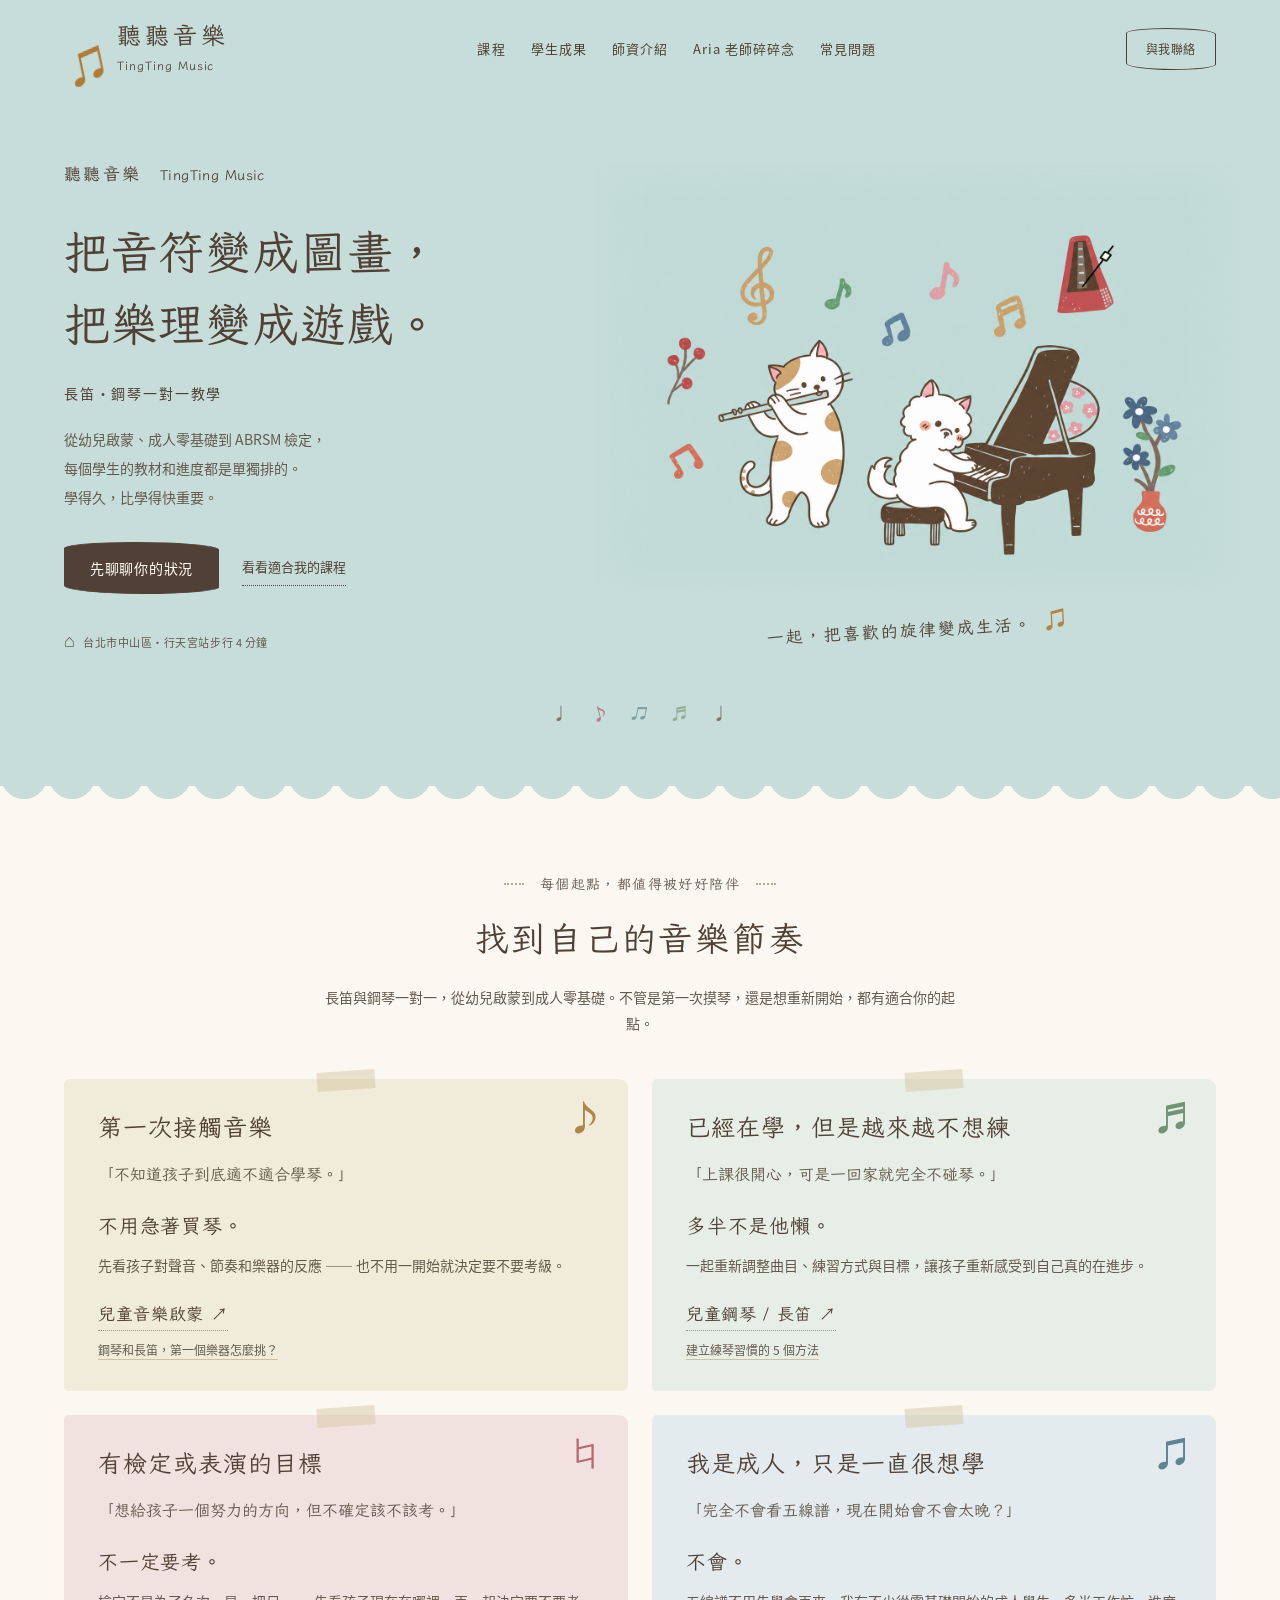
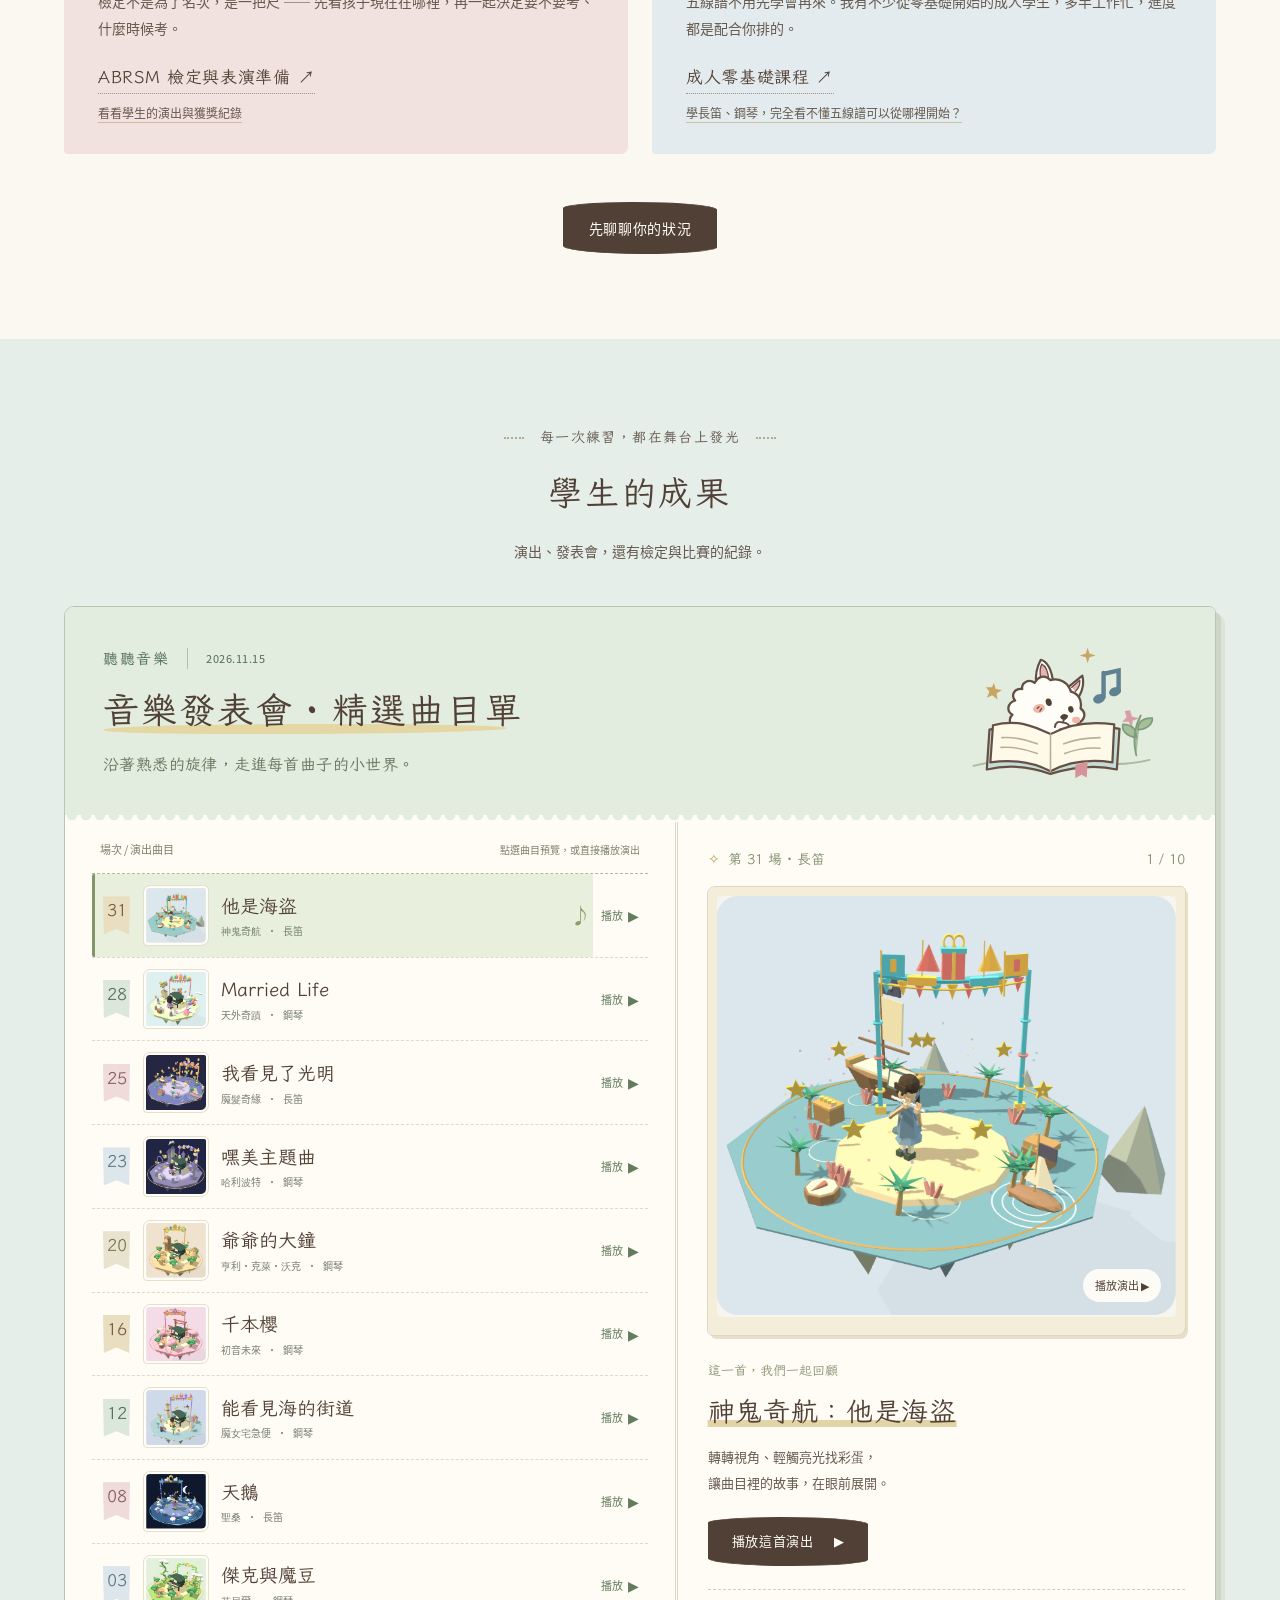
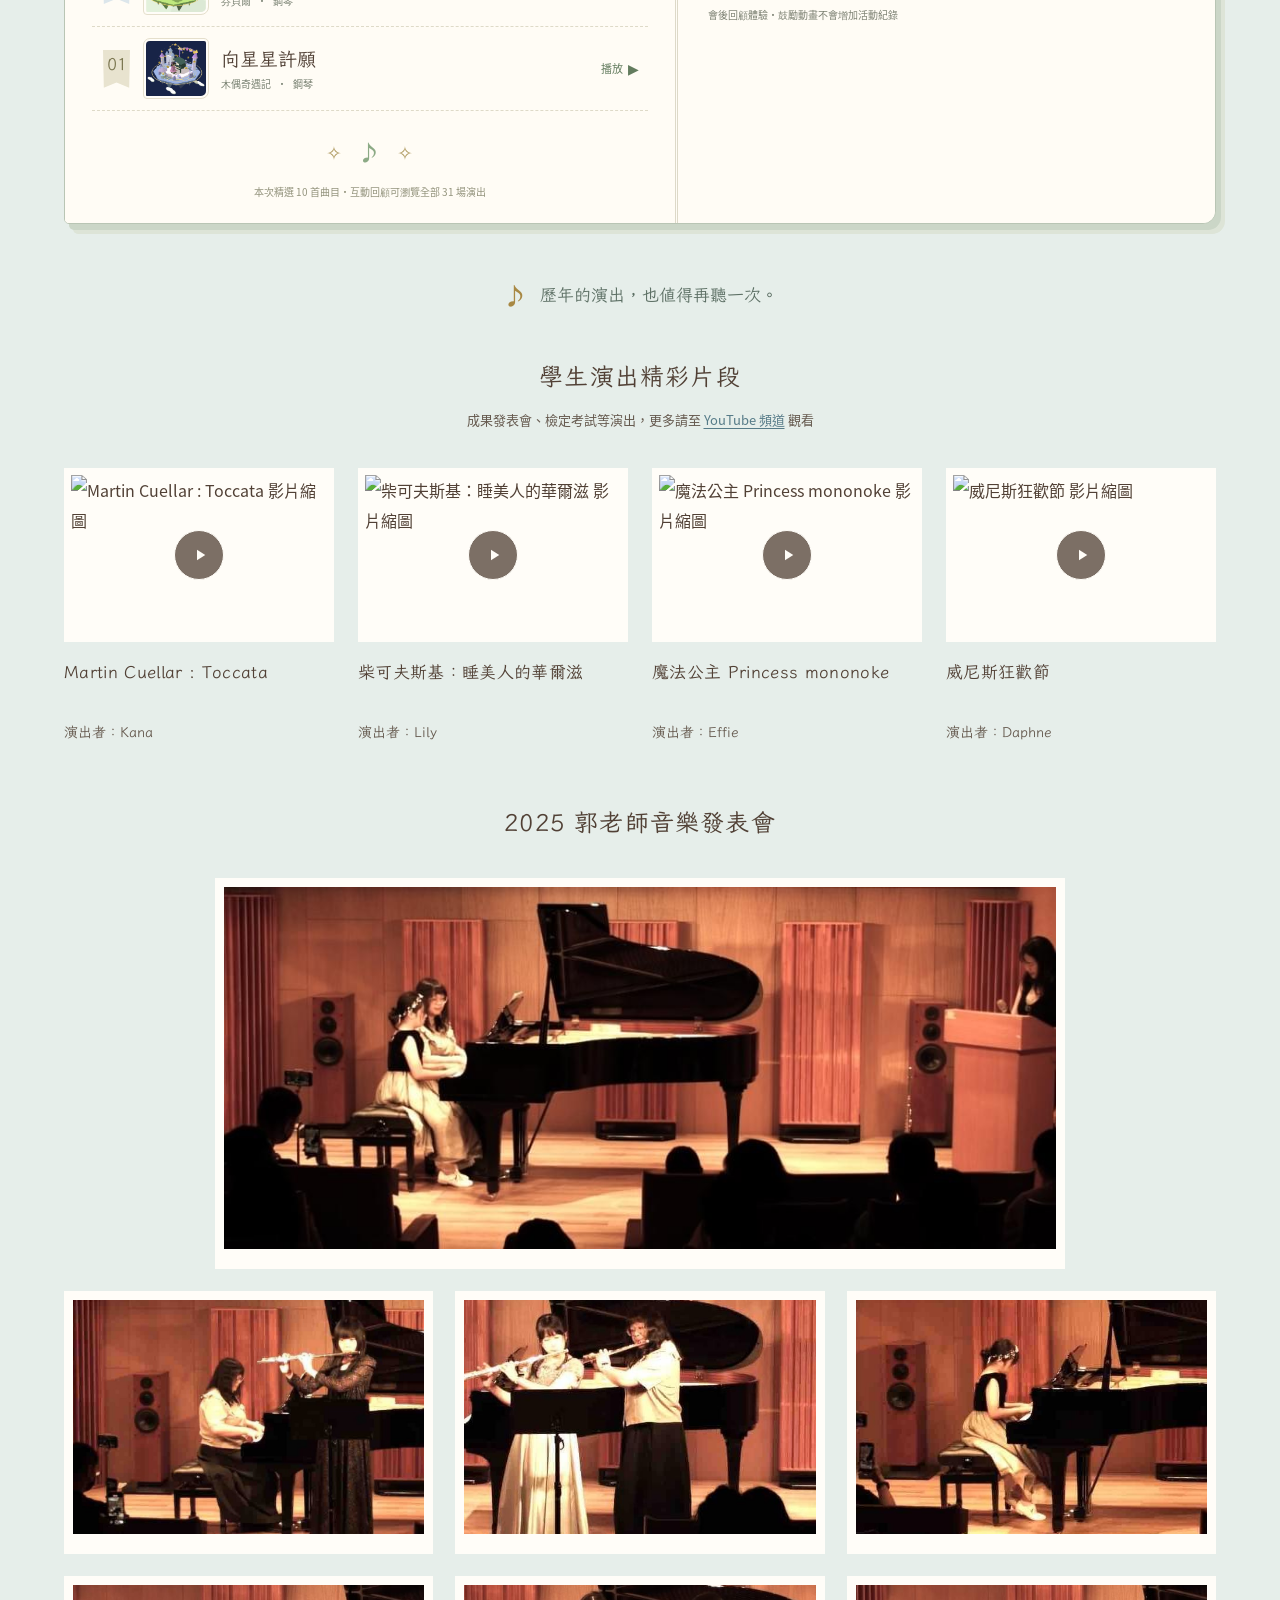
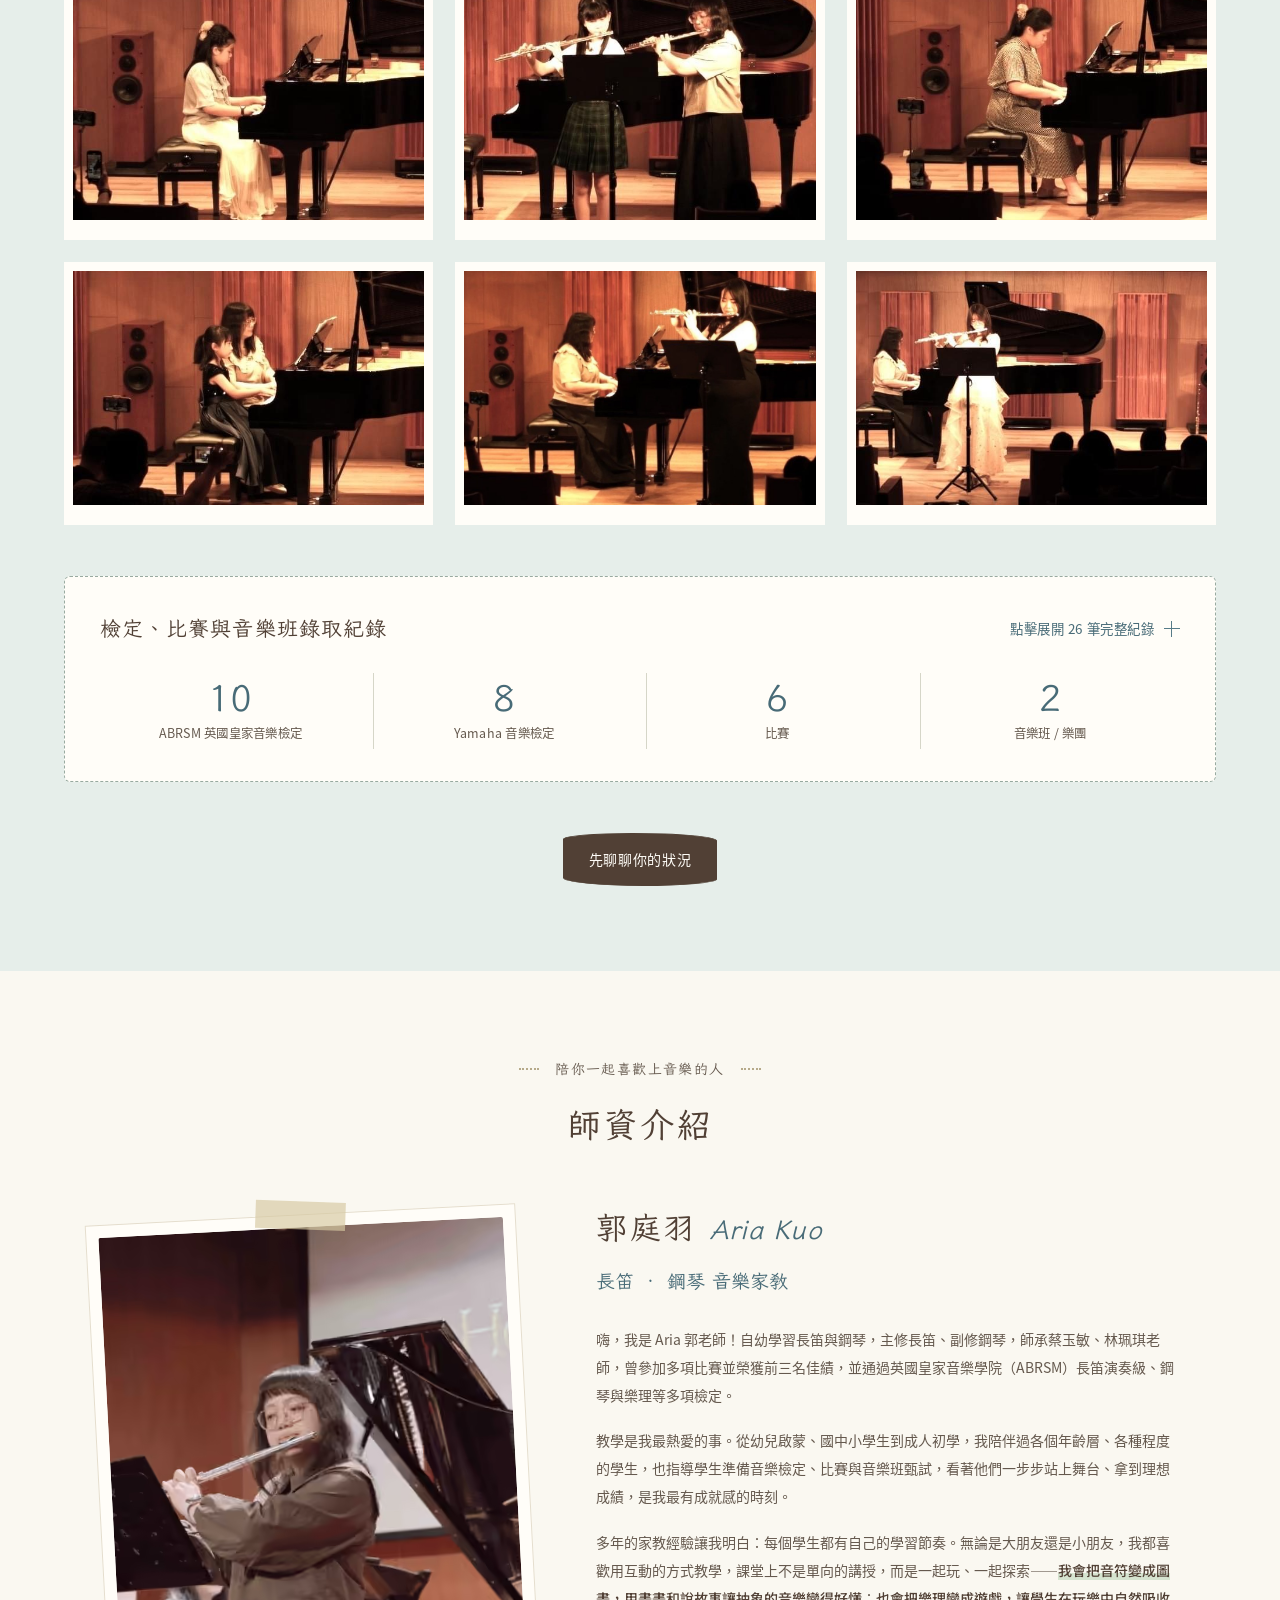
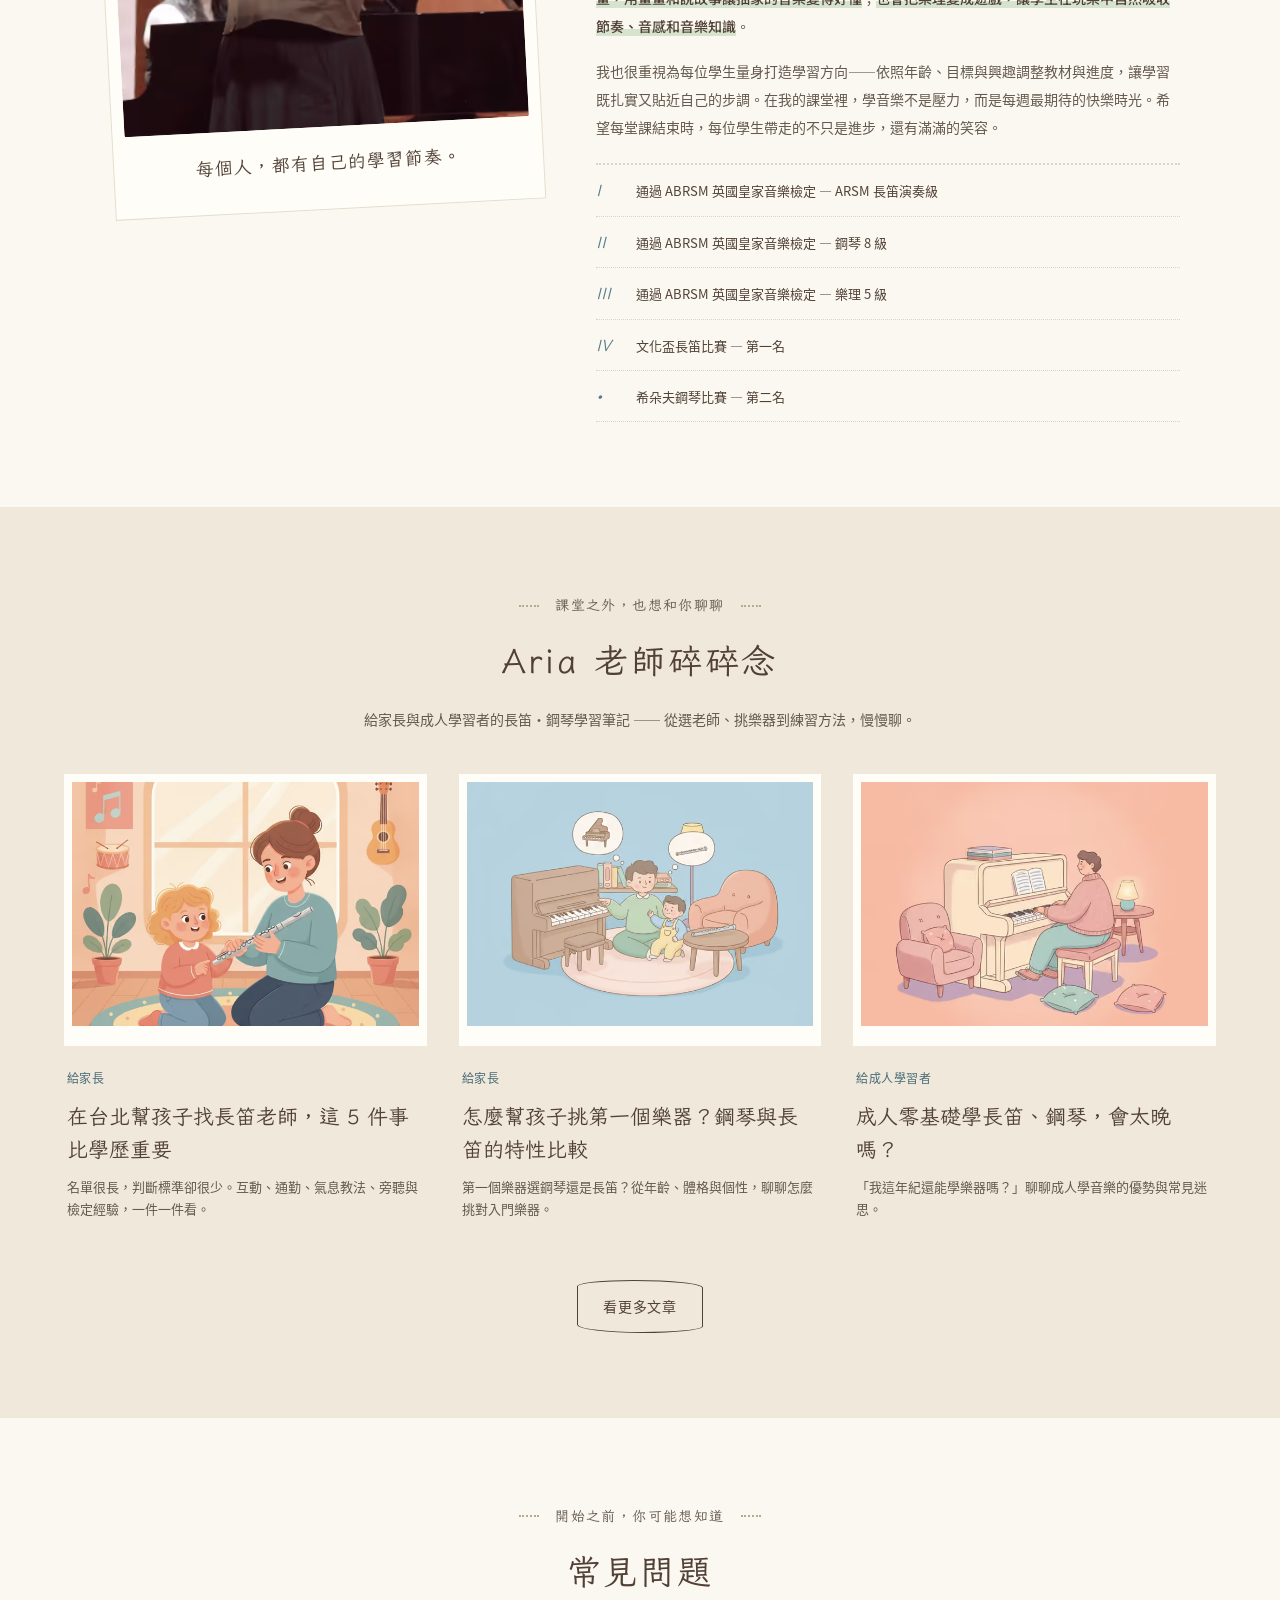
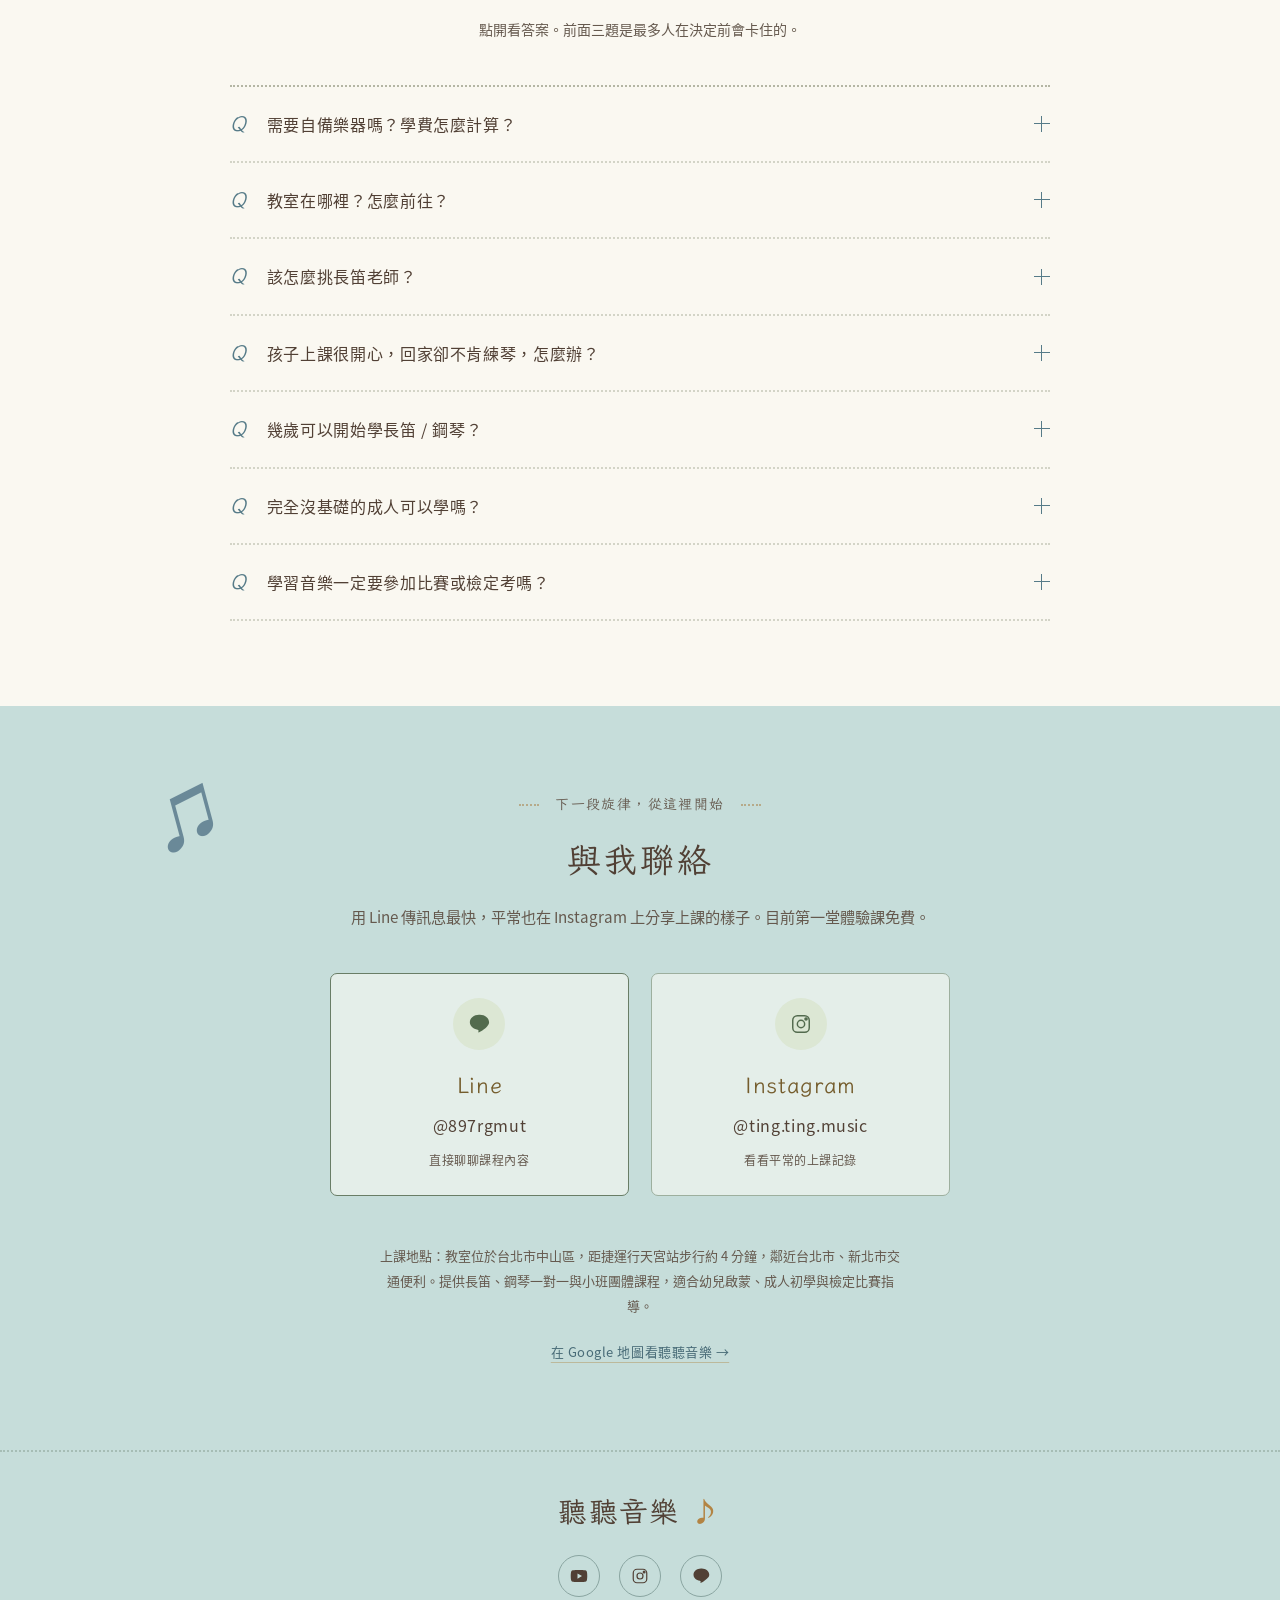
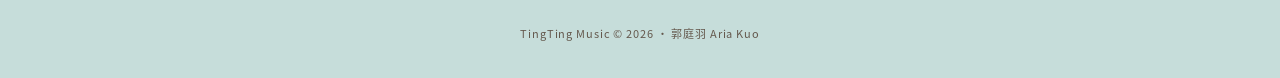
==== commit 90a1e2f4: "fix: refresh cached recital controller on production" ====
--- a/index.html
+++ b/index.html
@@ -815,7 +815,7 @@
     <footer class="local-piece-nav book-turn-pages"><button type="button" id="local-piece-prev"><span aria-hidden="true">‹</span> 翻到上一頁</button><span class="book-page-position"><span aria-hidden="true">—</span><span id="local-piece-position"></span><span aria-hidden="true">—</span></span><button type="button" id="local-piece-next">翻到下一頁 <span aria-hidden="true">›</span></button></footer>
   </div>
 </dialog>
-<script src="assets/recital.js" defer></script>
+<script src="assets/recital.js?v=20261116-youtube" defer></script>
 <script src="assets/recital-video.js" defer></script>
 </body>
 </html>
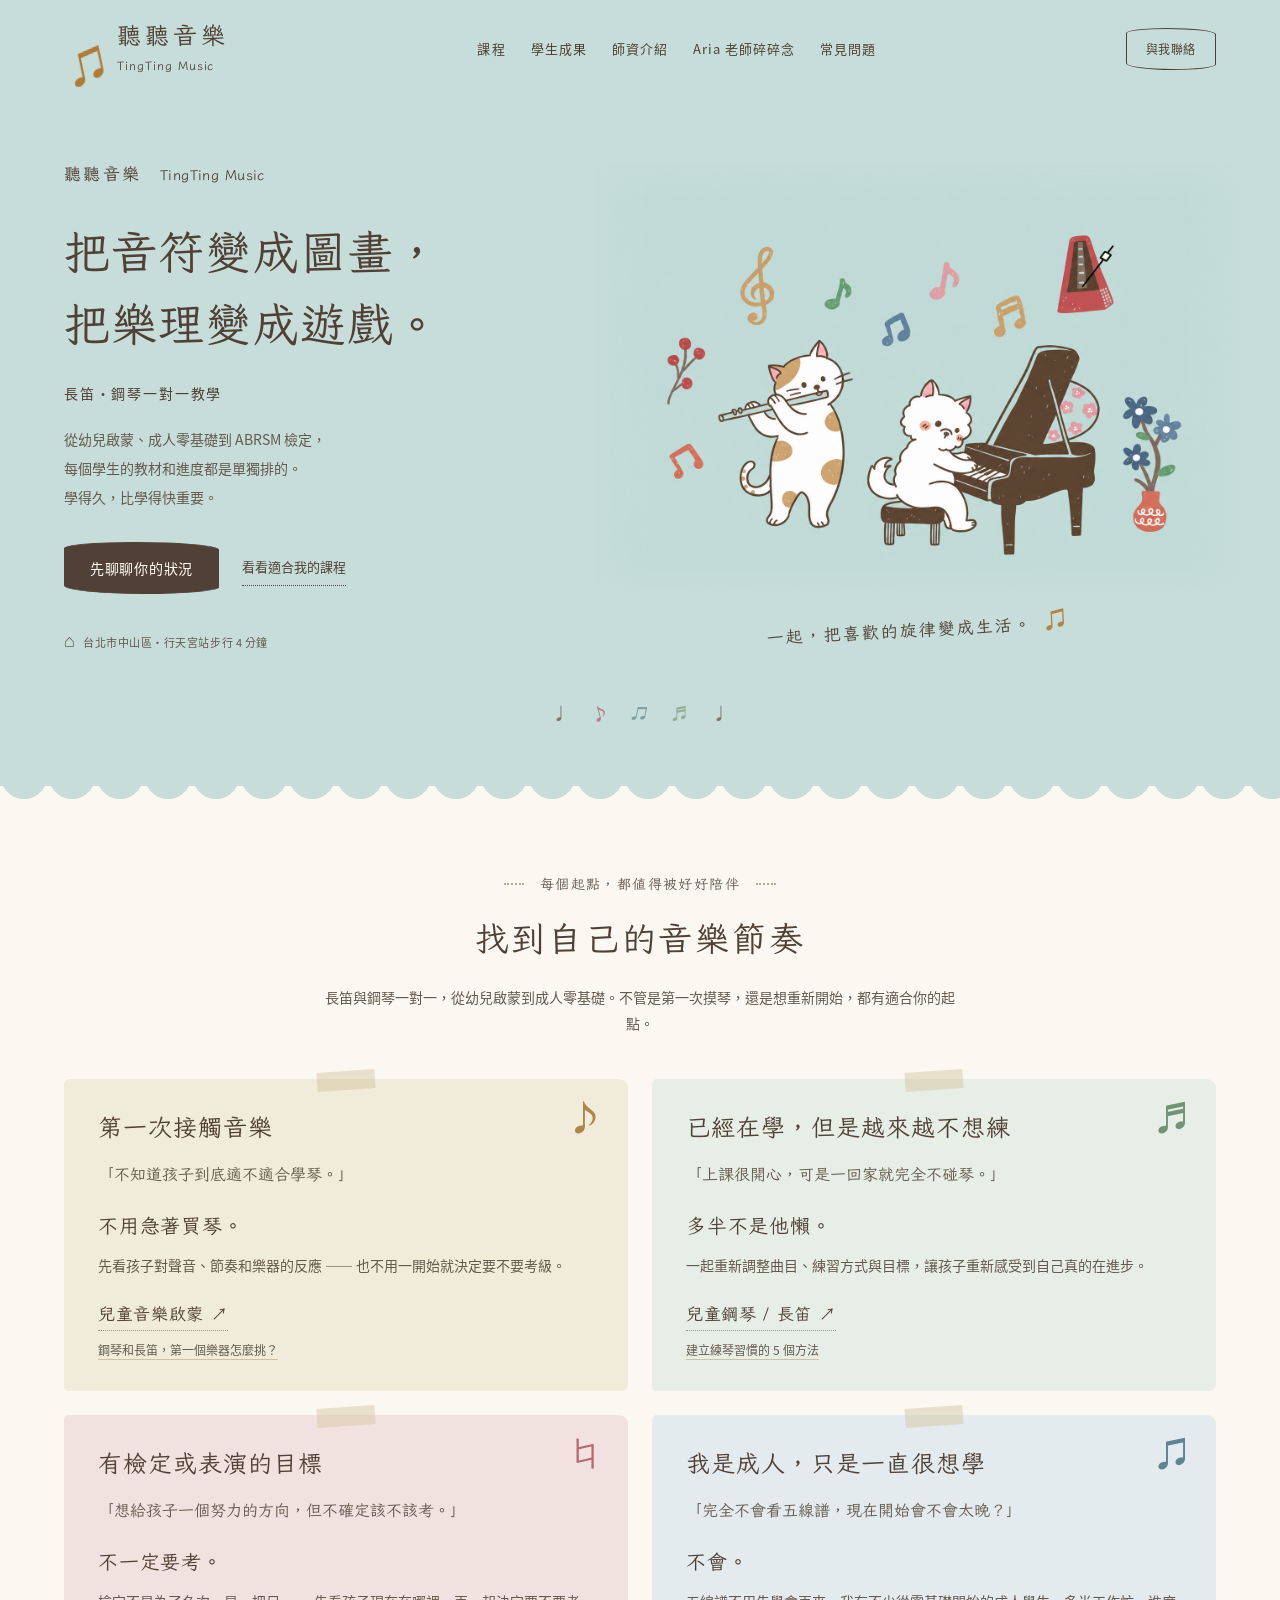
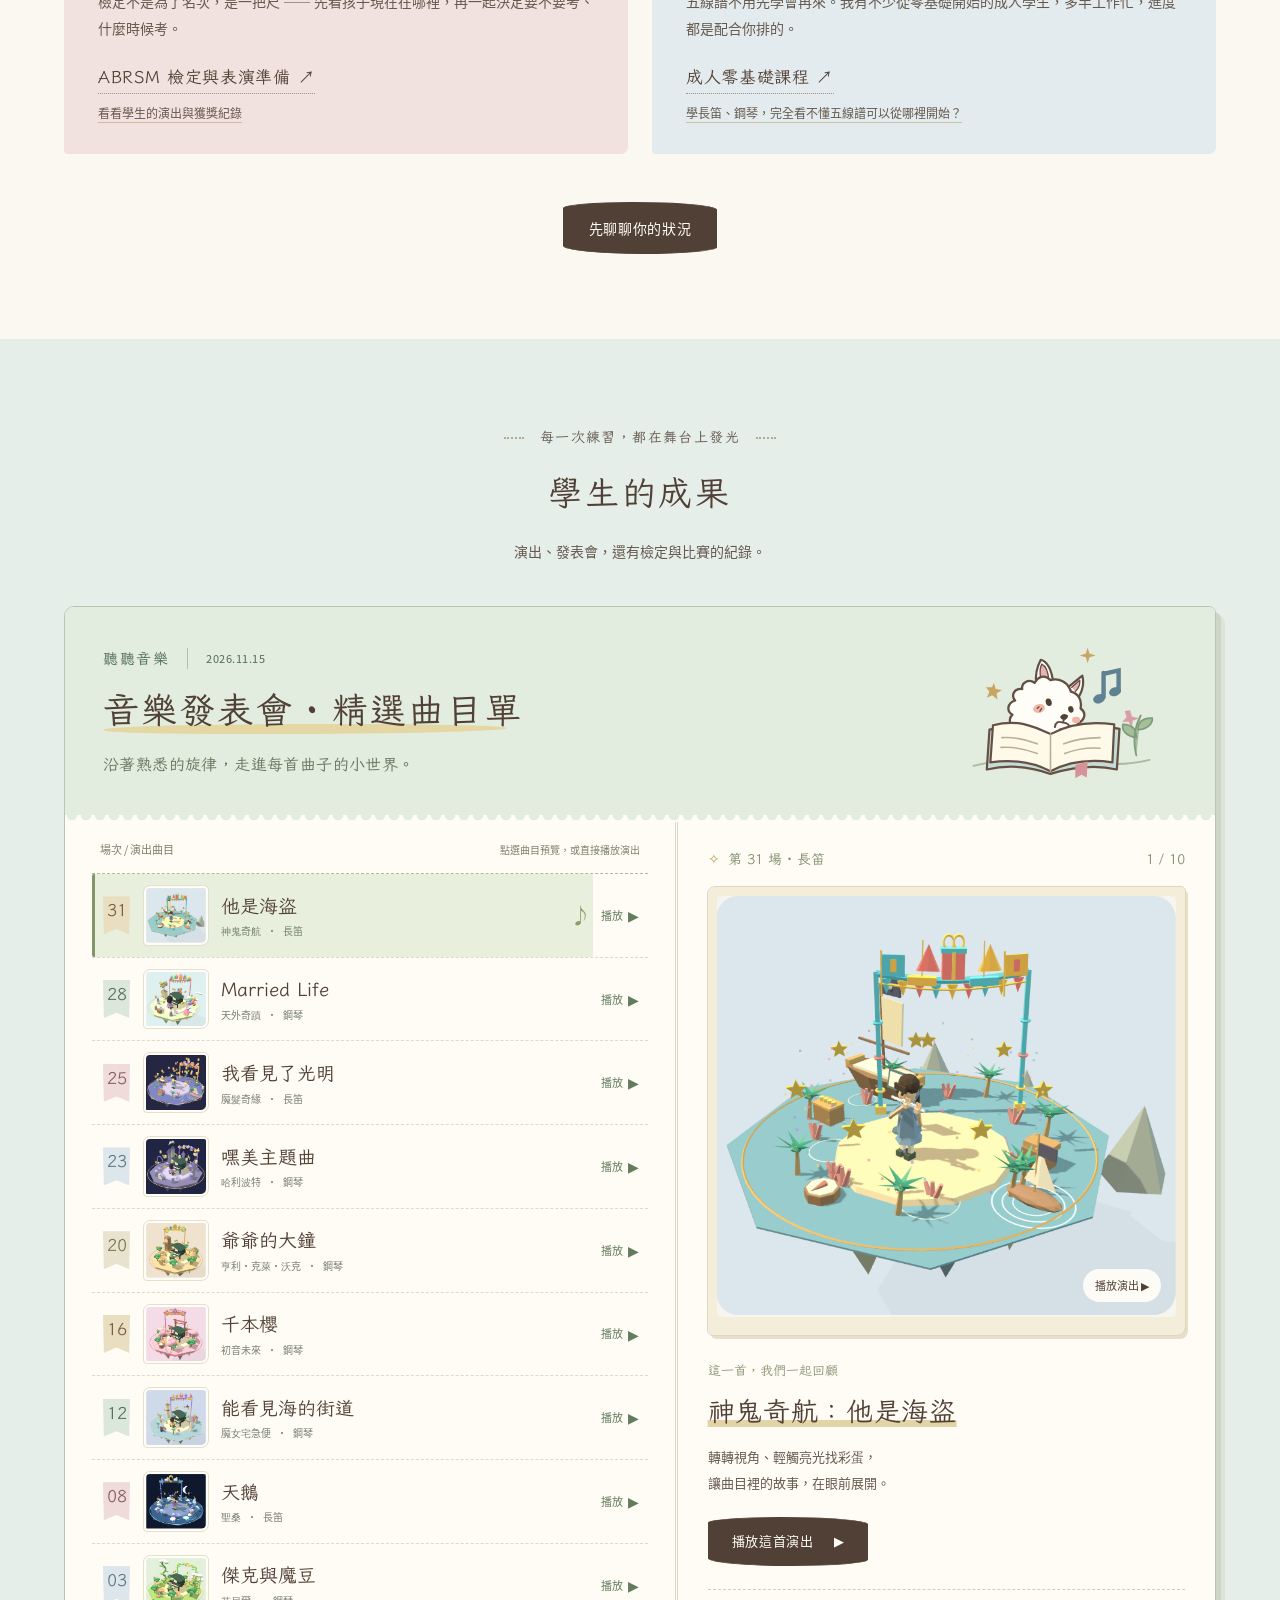
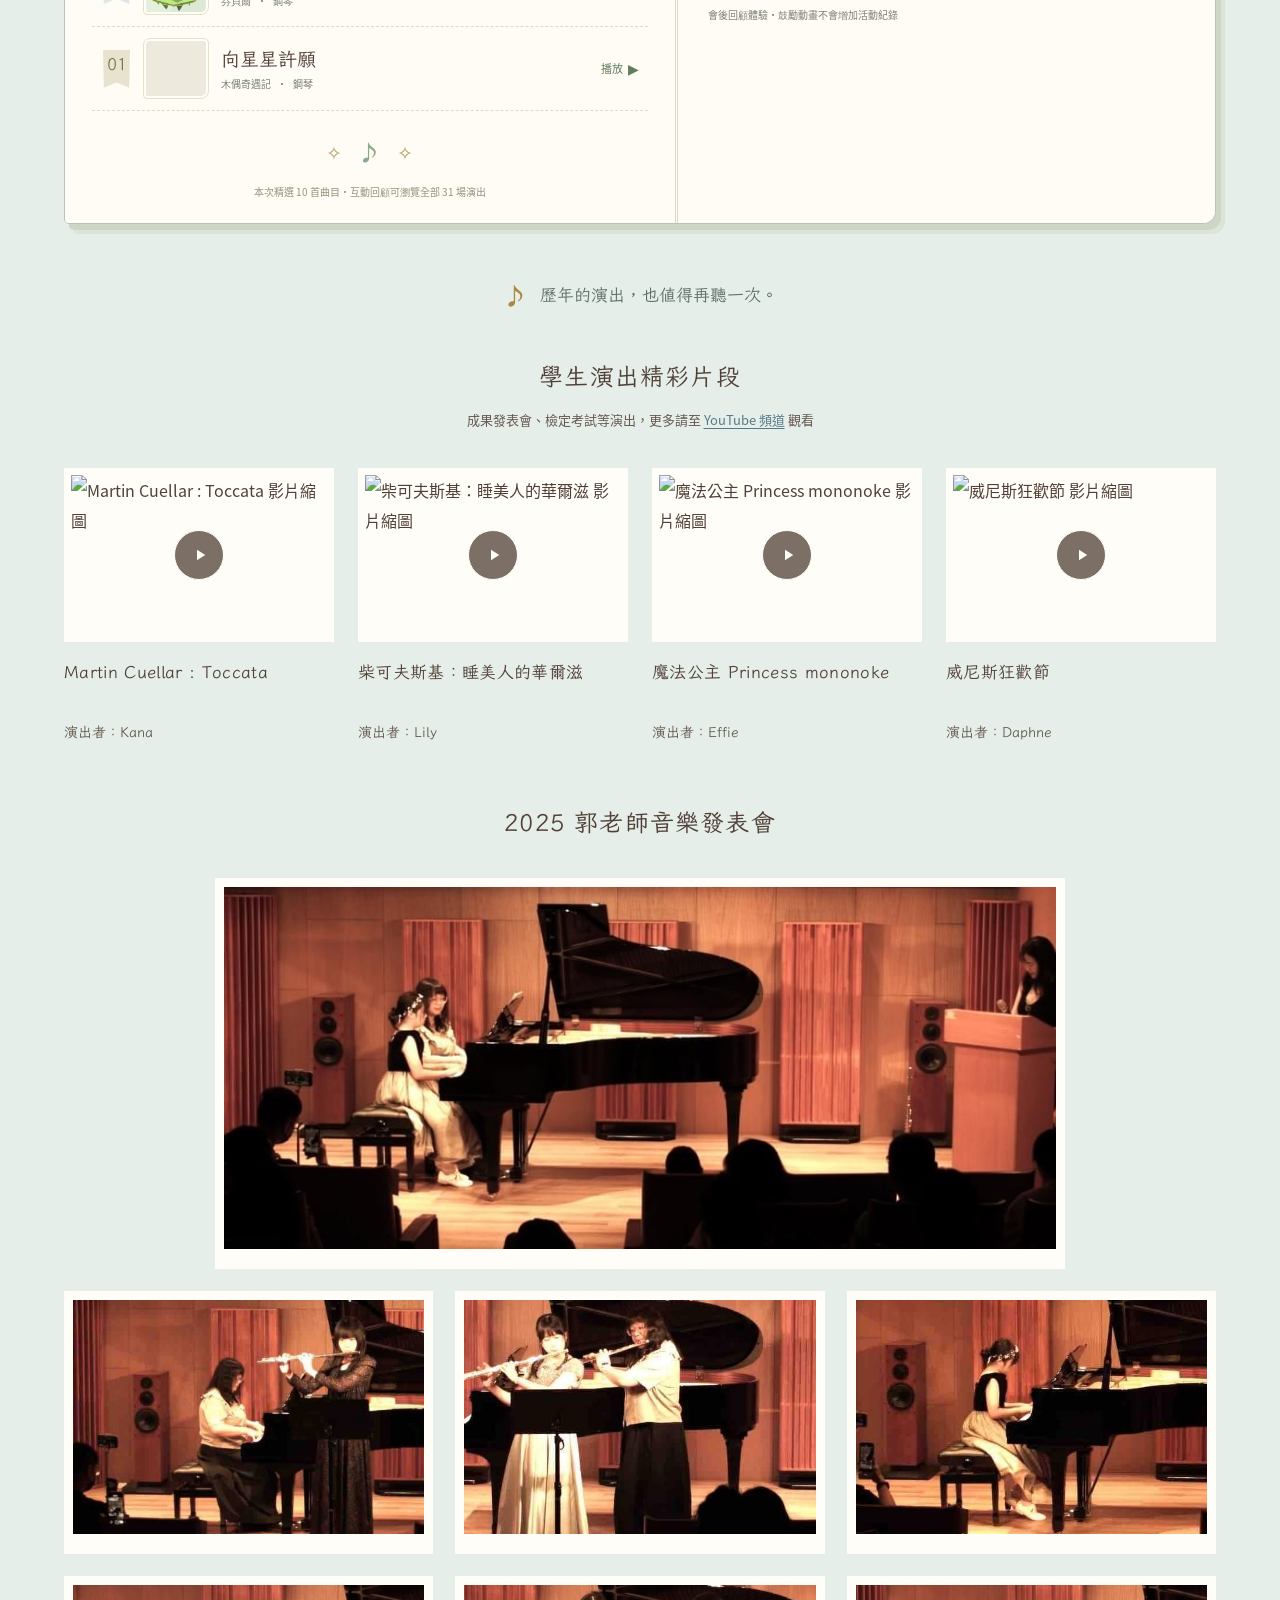
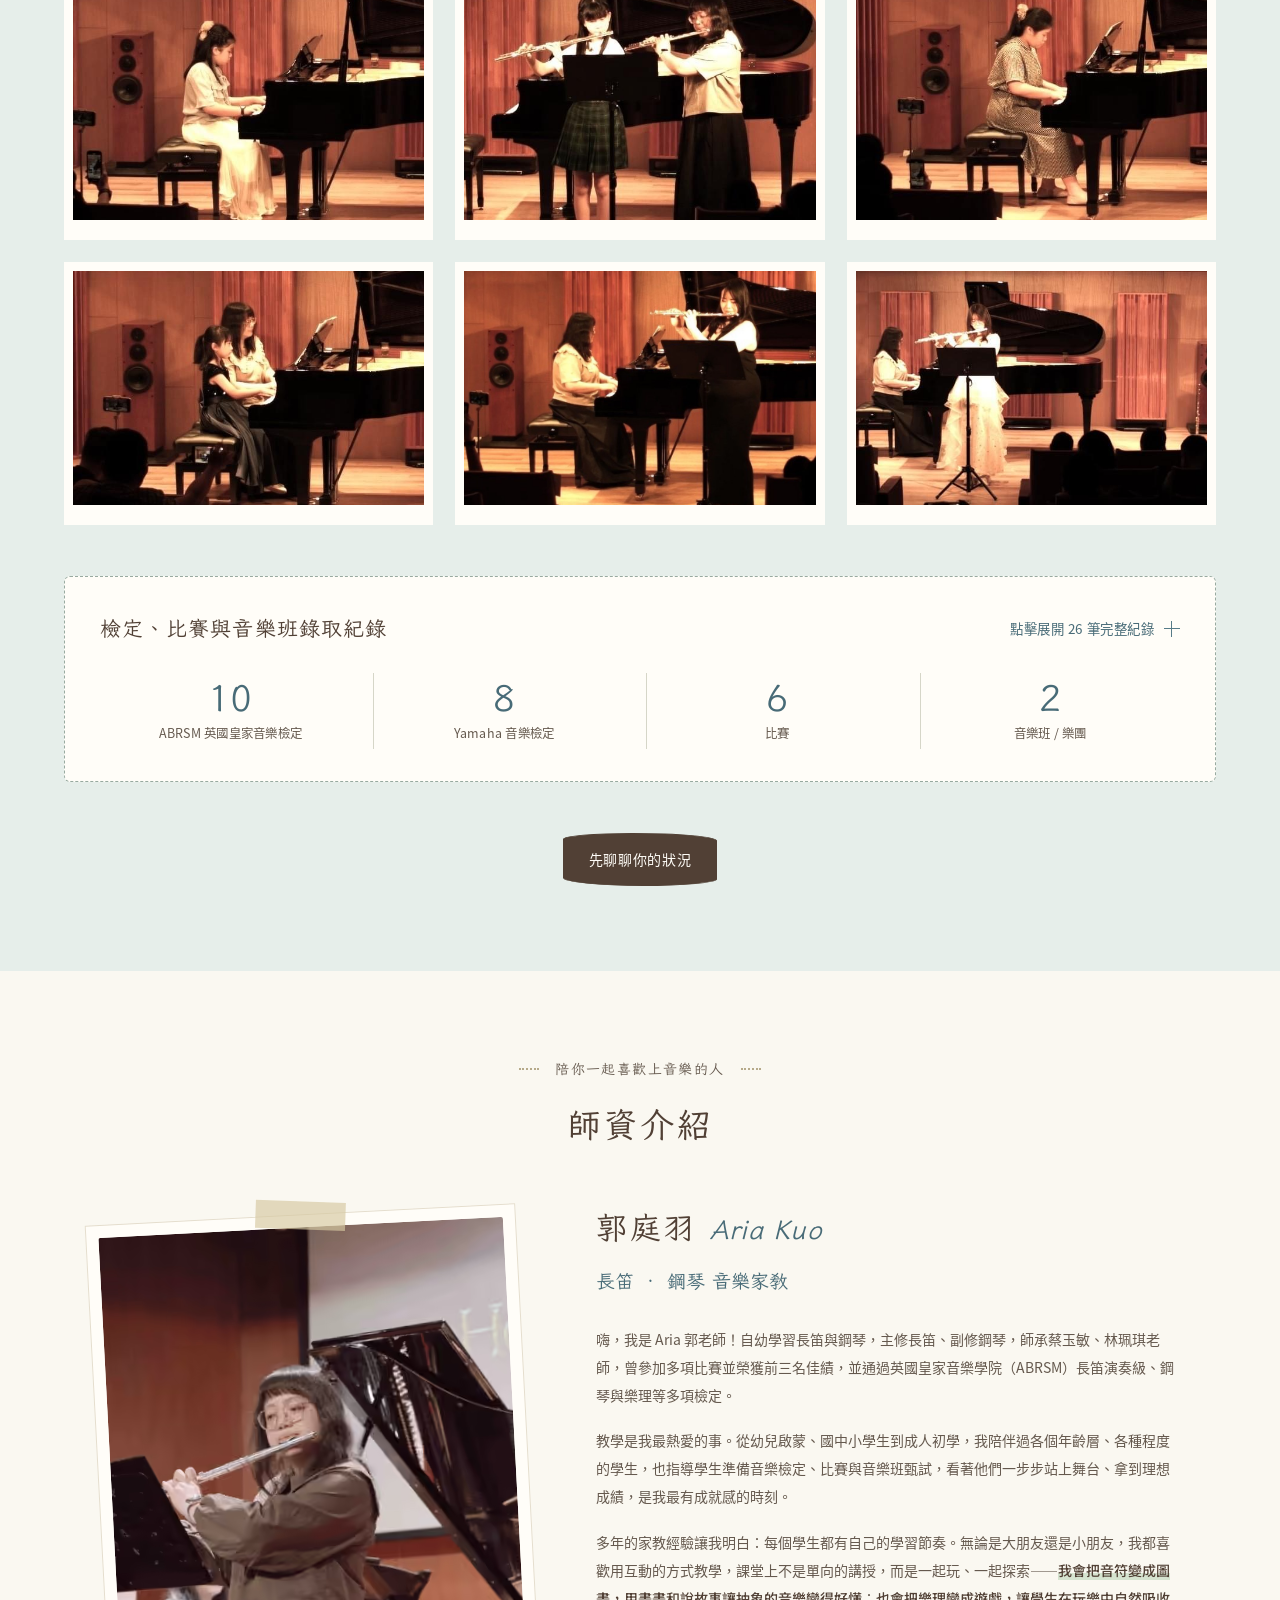
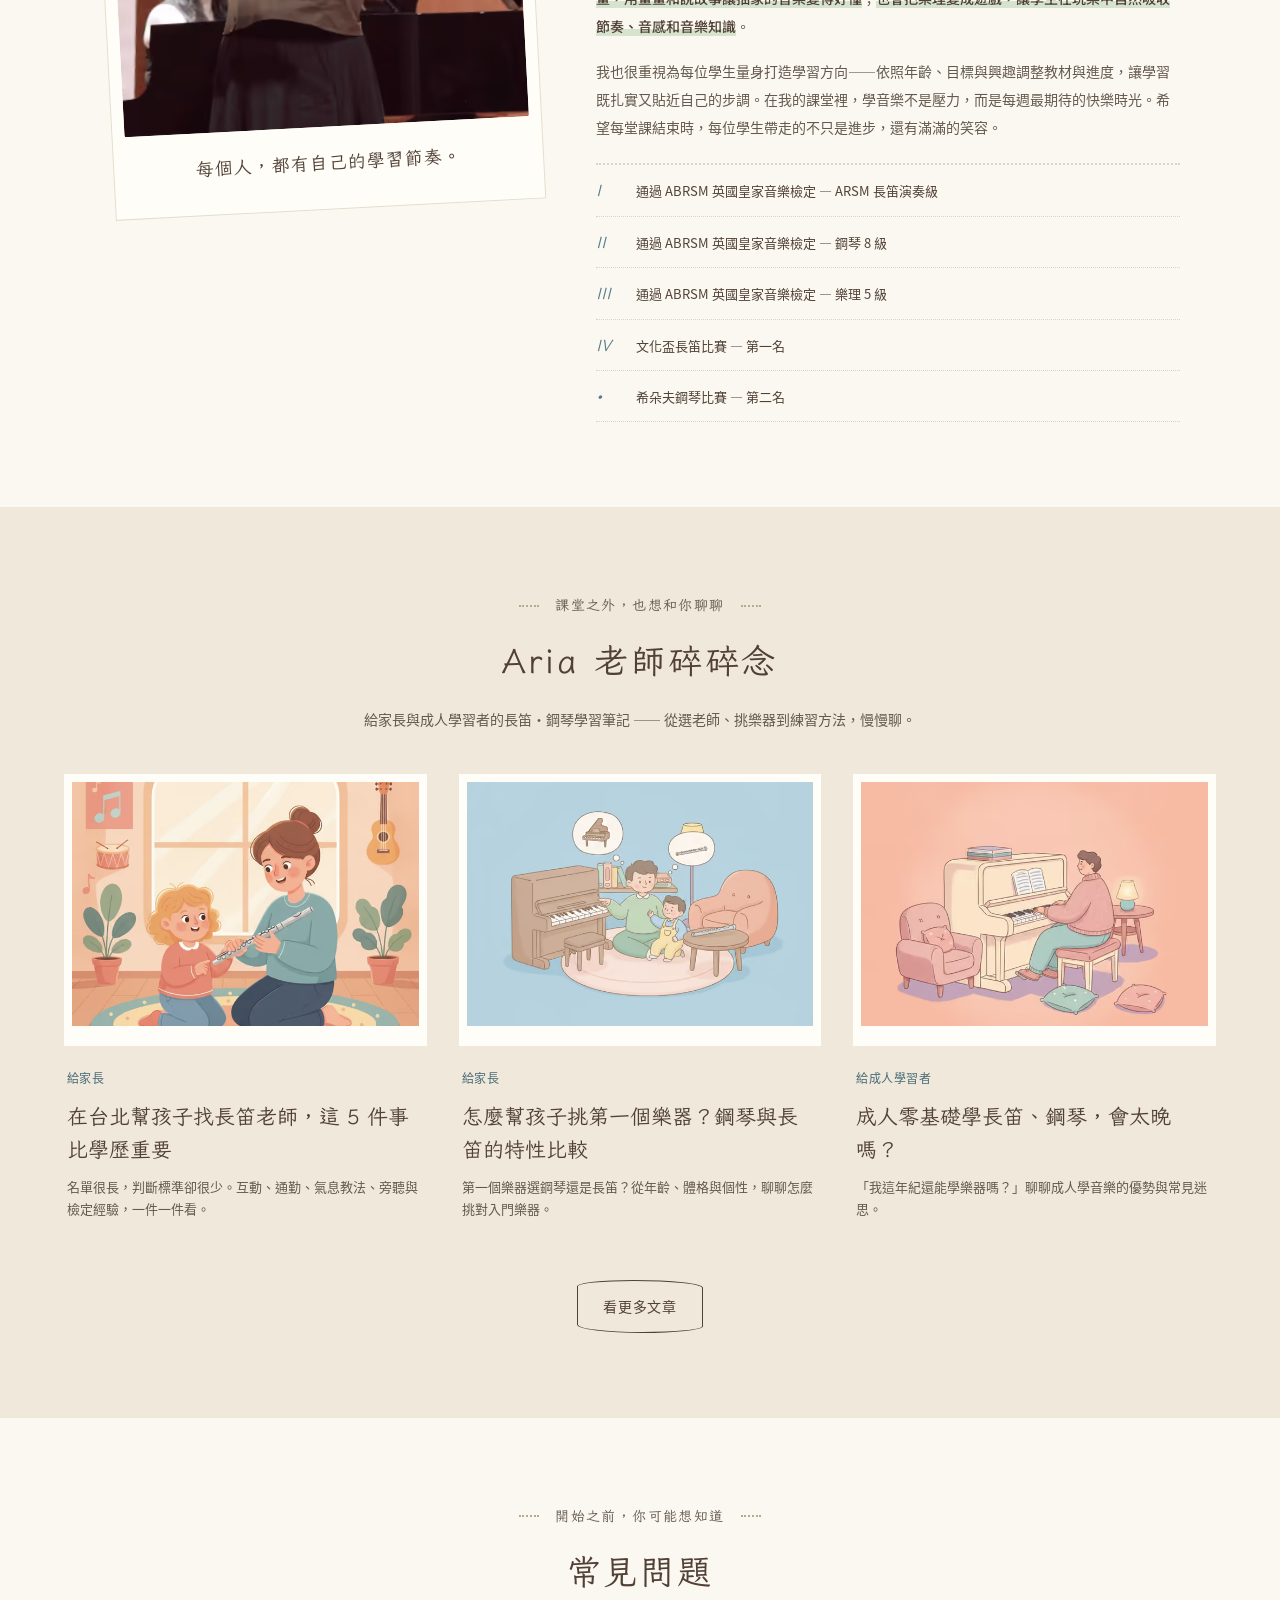
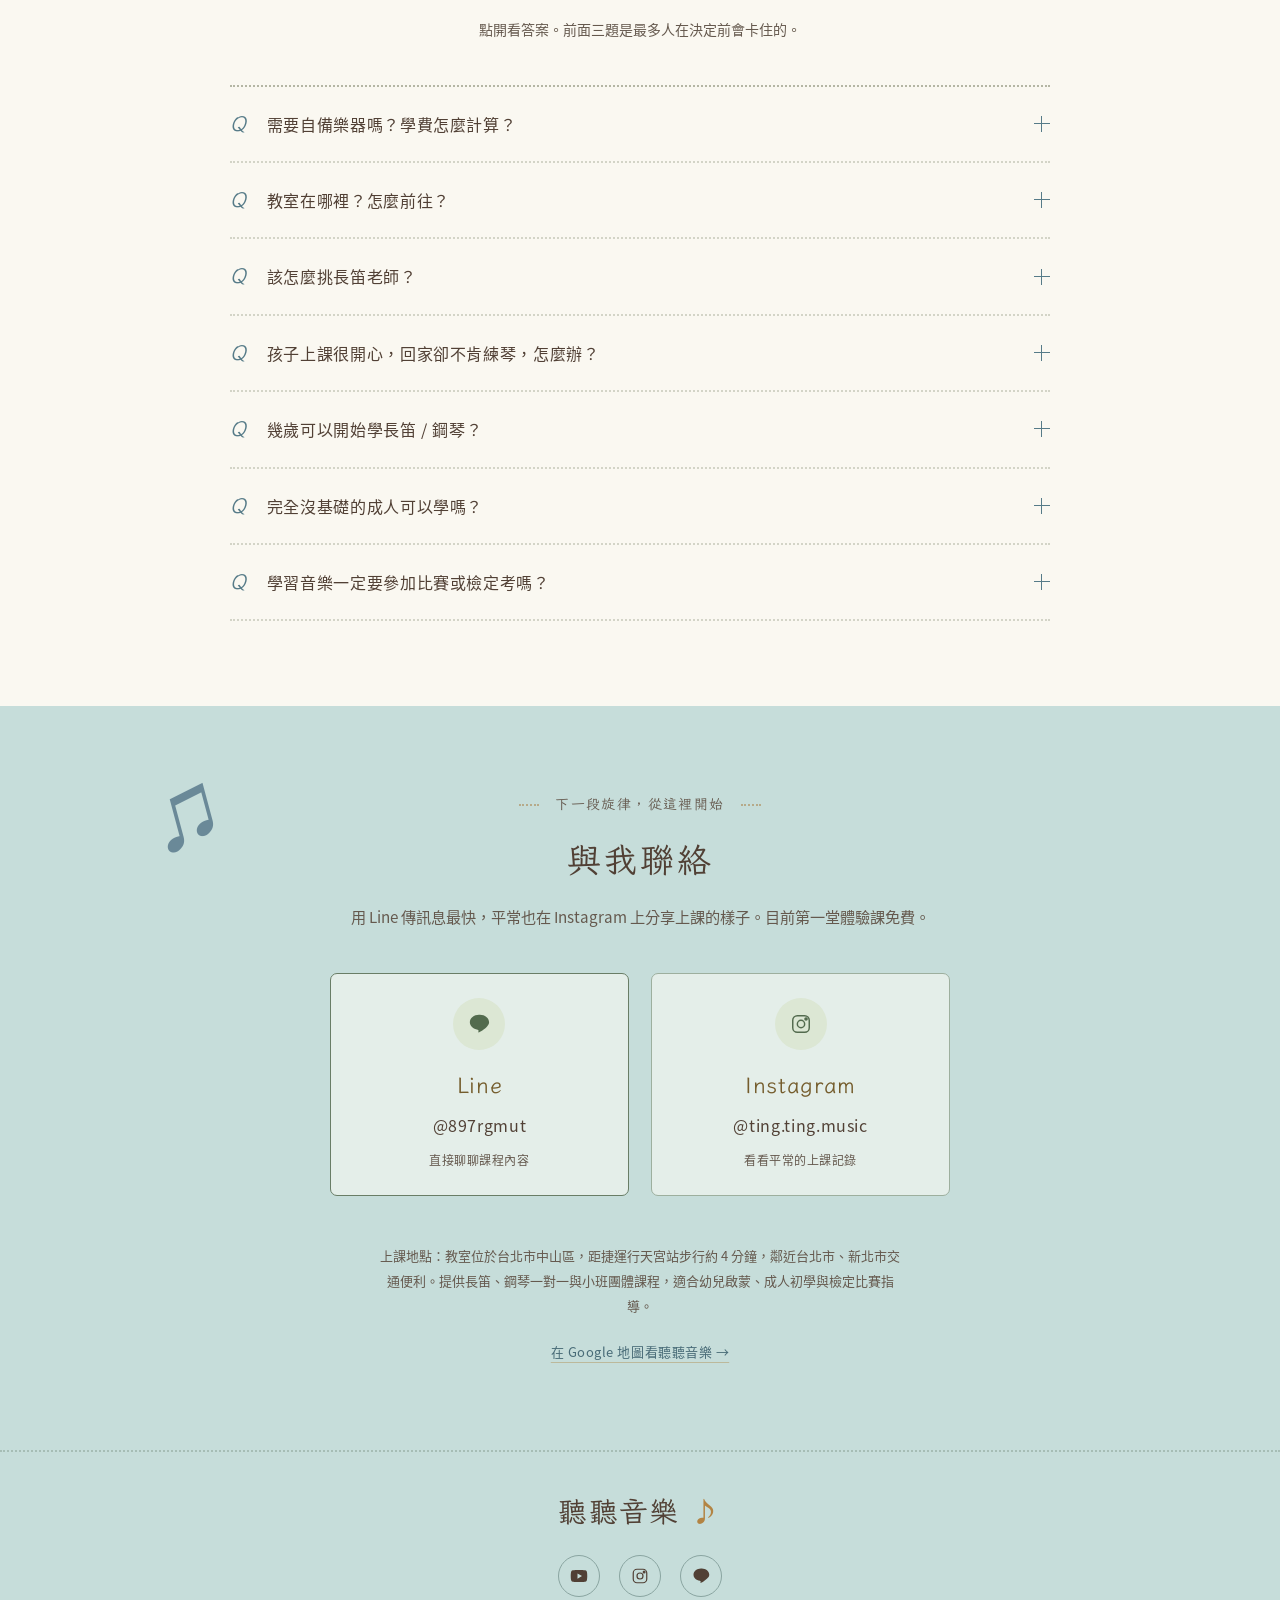
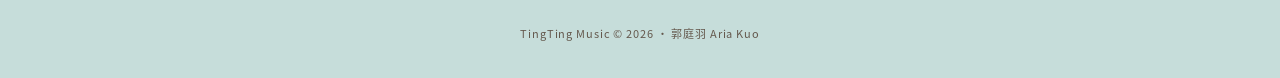
==== commit b0fdea0d: "fix: start recital playback through YouTube API with muted fallback" ====
--- a/index.html
+++ b/index.html
@@ -331,7 +331,7 @@
 <link href="https://fonts.googleapis.com/css2?family=LXGW+WenKai+TC&family=Noto+Sans+TC:wght@400;500;600&display=swap" rel="stylesheet">
 <link rel="stylesheet" href="assets/picturebook.css">
 <link rel="stylesheet" href="assets/recital.css">
-<link rel="stylesheet" href="assets/recital-video.css">
+<link rel="stylesheet" href="assets/recital-video.css?v=20261116-autoplay">
 <link rel="stylesheet" href="assets/storybook.css">
 <link rel="stylesheet" href="assets/storybook-player.css">
 </head>
@@ -783,7 +783,7 @@
       </section>
       <section class="recital-video-pane book-page-right" aria-label="實際演出影片">
         <div class="local-video-heading"><span id="local-video-number"></span></div><h3 id="local-video-title"></h3>
-        <div class="book-film-frame"><div class="local-video-wrap"><iframe id="youtube-recital-video" title="學生演出影片" allow="accelerometer; autoplay; clipboard-write; encrypted-media; gyroscope; picture-in-picture; web-share" allowfullscreen referrerpolicy="strict-origin-when-cross-origin"></iframe><p id="local-video-message" role="status" hidden></p></div></div>
+        <div class="book-film-frame"><div class="local-video-wrap"><iframe id="youtube-recital-video" title="學生演出影片" allow="accelerometer; autoplay; clipboard-write; encrypted-media; gyroscope; picture-in-picture; web-share" allowfullscreen referrerpolicy="strict-origin-when-cross-origin"></iframe><button type="button" id="recital-enable-sound" hidden>開啟聲音</button><p id="local-video-message" role="status" hidden></p></div></div>
         <div class="book-afterword"><div class="book-companion" aria-hidden="true"><svg viewBox="0 0 260 180" fill="none" xmlns="http://www.w3.org/2000/svg">
 <path d="M30 151c31-9 48-1 70-4 44-6 81 9 129-3" stroke="#a9ba9e" stroke-width="2" stroke-linecap="round"/>
 <g stroke="#625043" stroke-linecap="round" stroke-linejoin="round">
@@ -816,6 +816,6 @@
   </div>
 </dialog>
 <script src="assets/recital.js?v=20261116-youtube" defer></script>
-<script src="assets/recital-video.js" defer></script>
+<script src="assets/recital-video.js?v=20261116-autoplay" defer></script>
 </body>
 </html>
--- a/assets/recital-video.css
+++ b/assets/recital-video.css
@@ -13,3 +13,5 @@
 .local-video-wrap iframe[hidden]{display:none}
 
 .local-video-wrap iframe{border:0}
+
+#recital-enable-sound{position:absolute;left:12px;bottom:48px;z-index:2;border:1px solid #d8cfb1;border-radius:20px;padding:9px 17px;min-height:44px;background:#fffbed;color:#514035;font:inherit;font-size:14px;cursor:pointer;box-shadow:0 2px 8px #0003}#recital-enable-sound[hidden]{display:none}
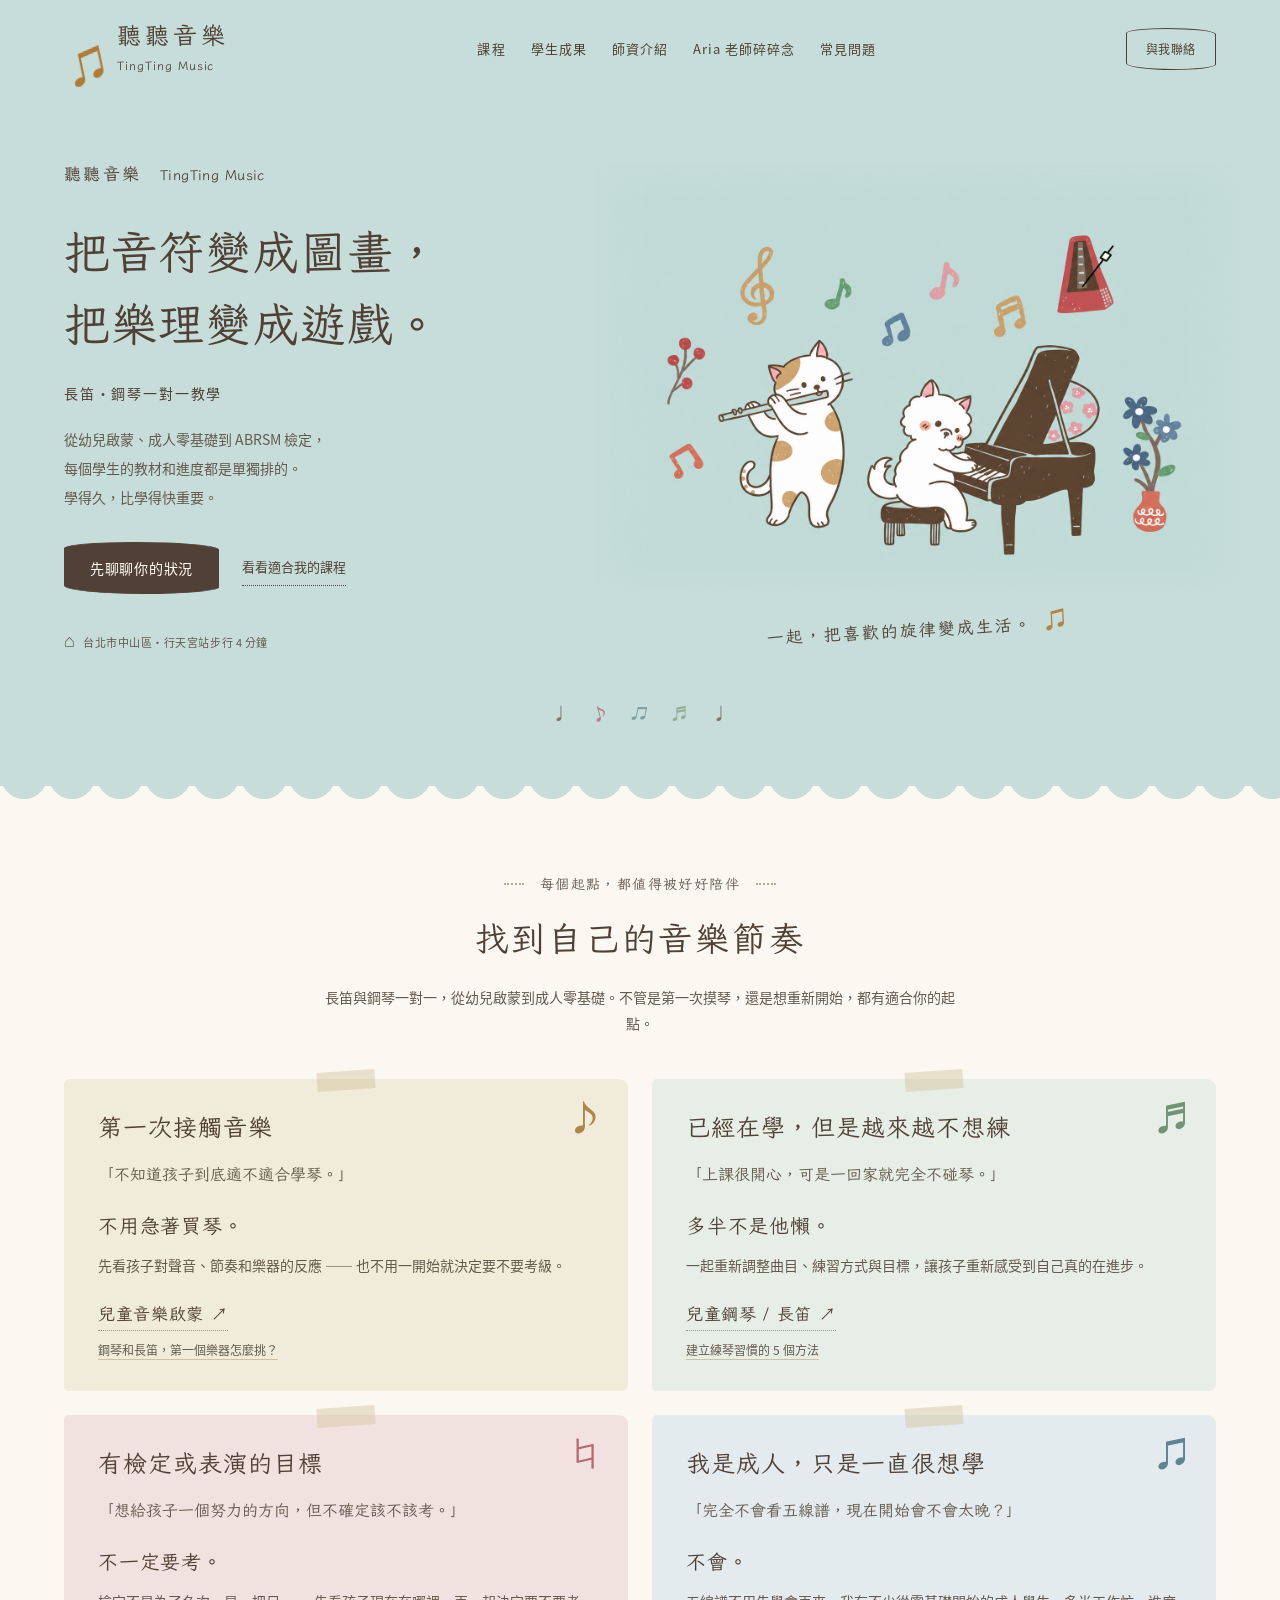
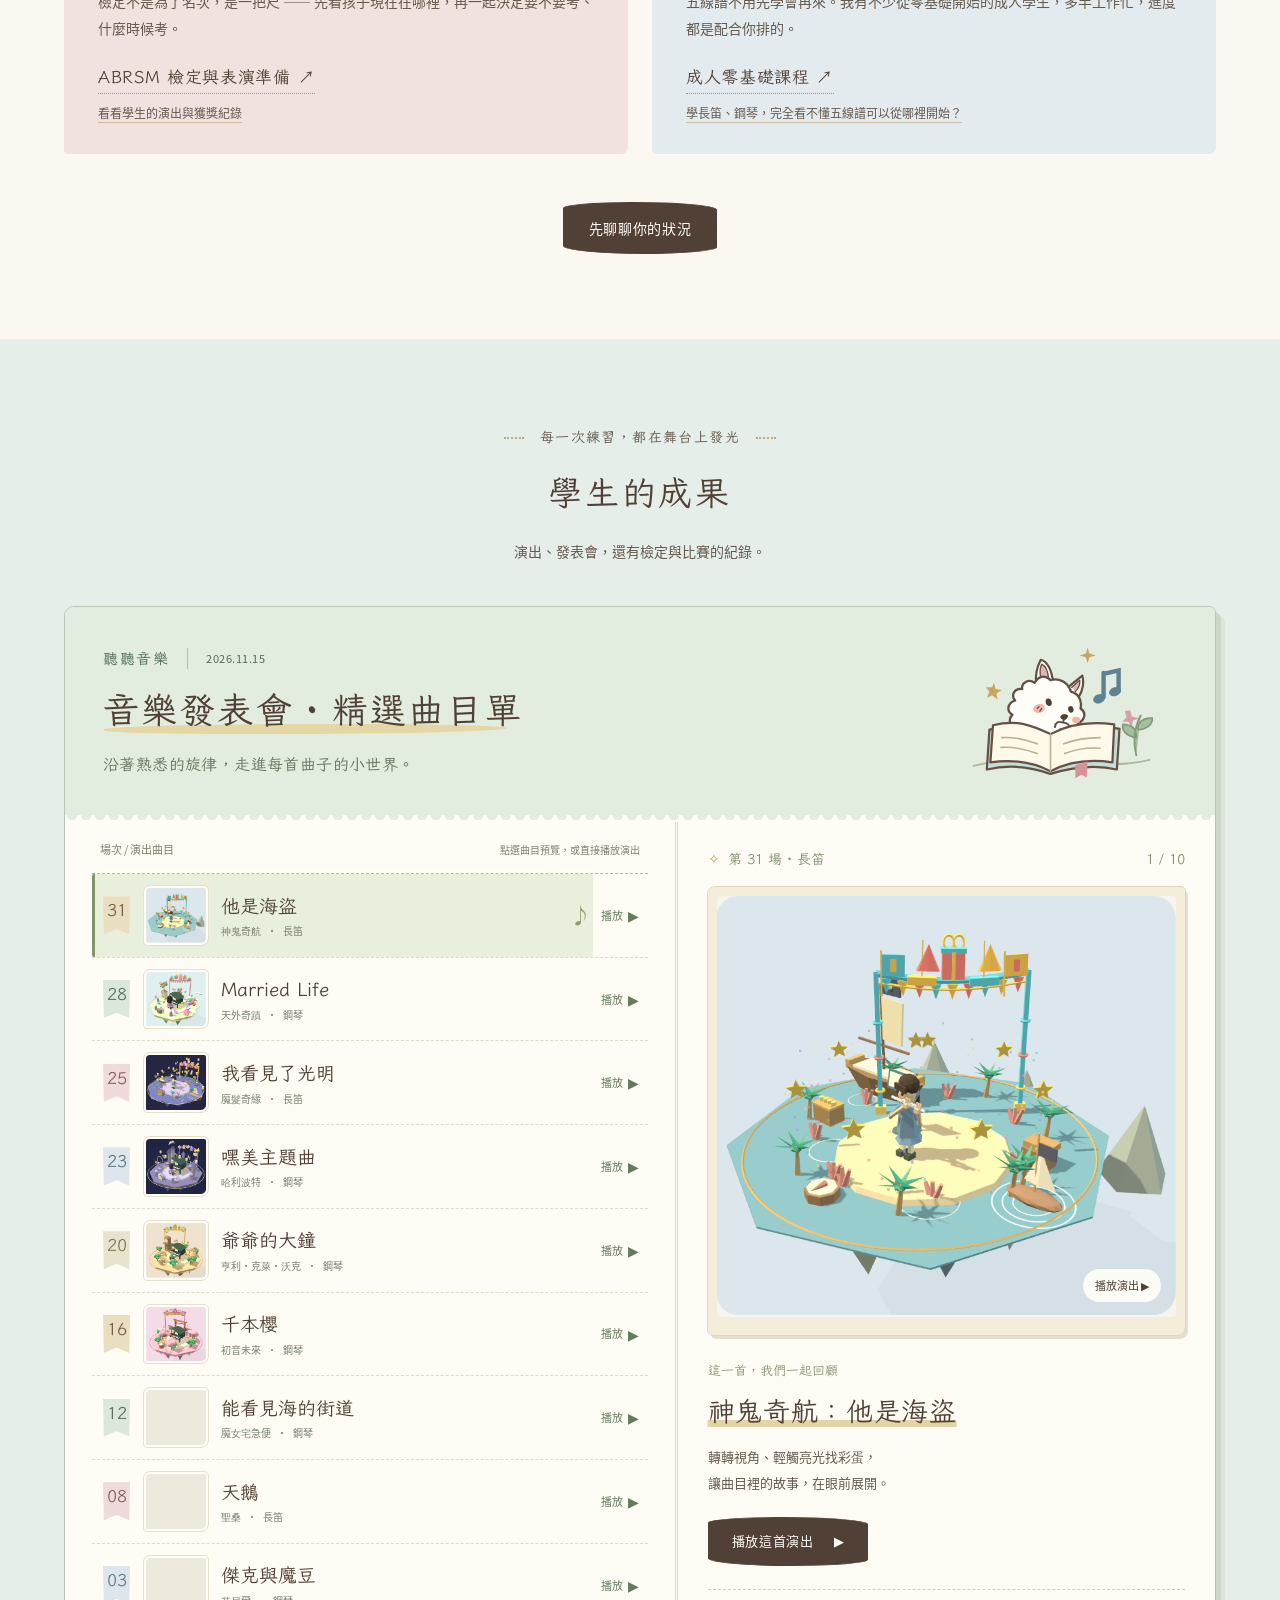
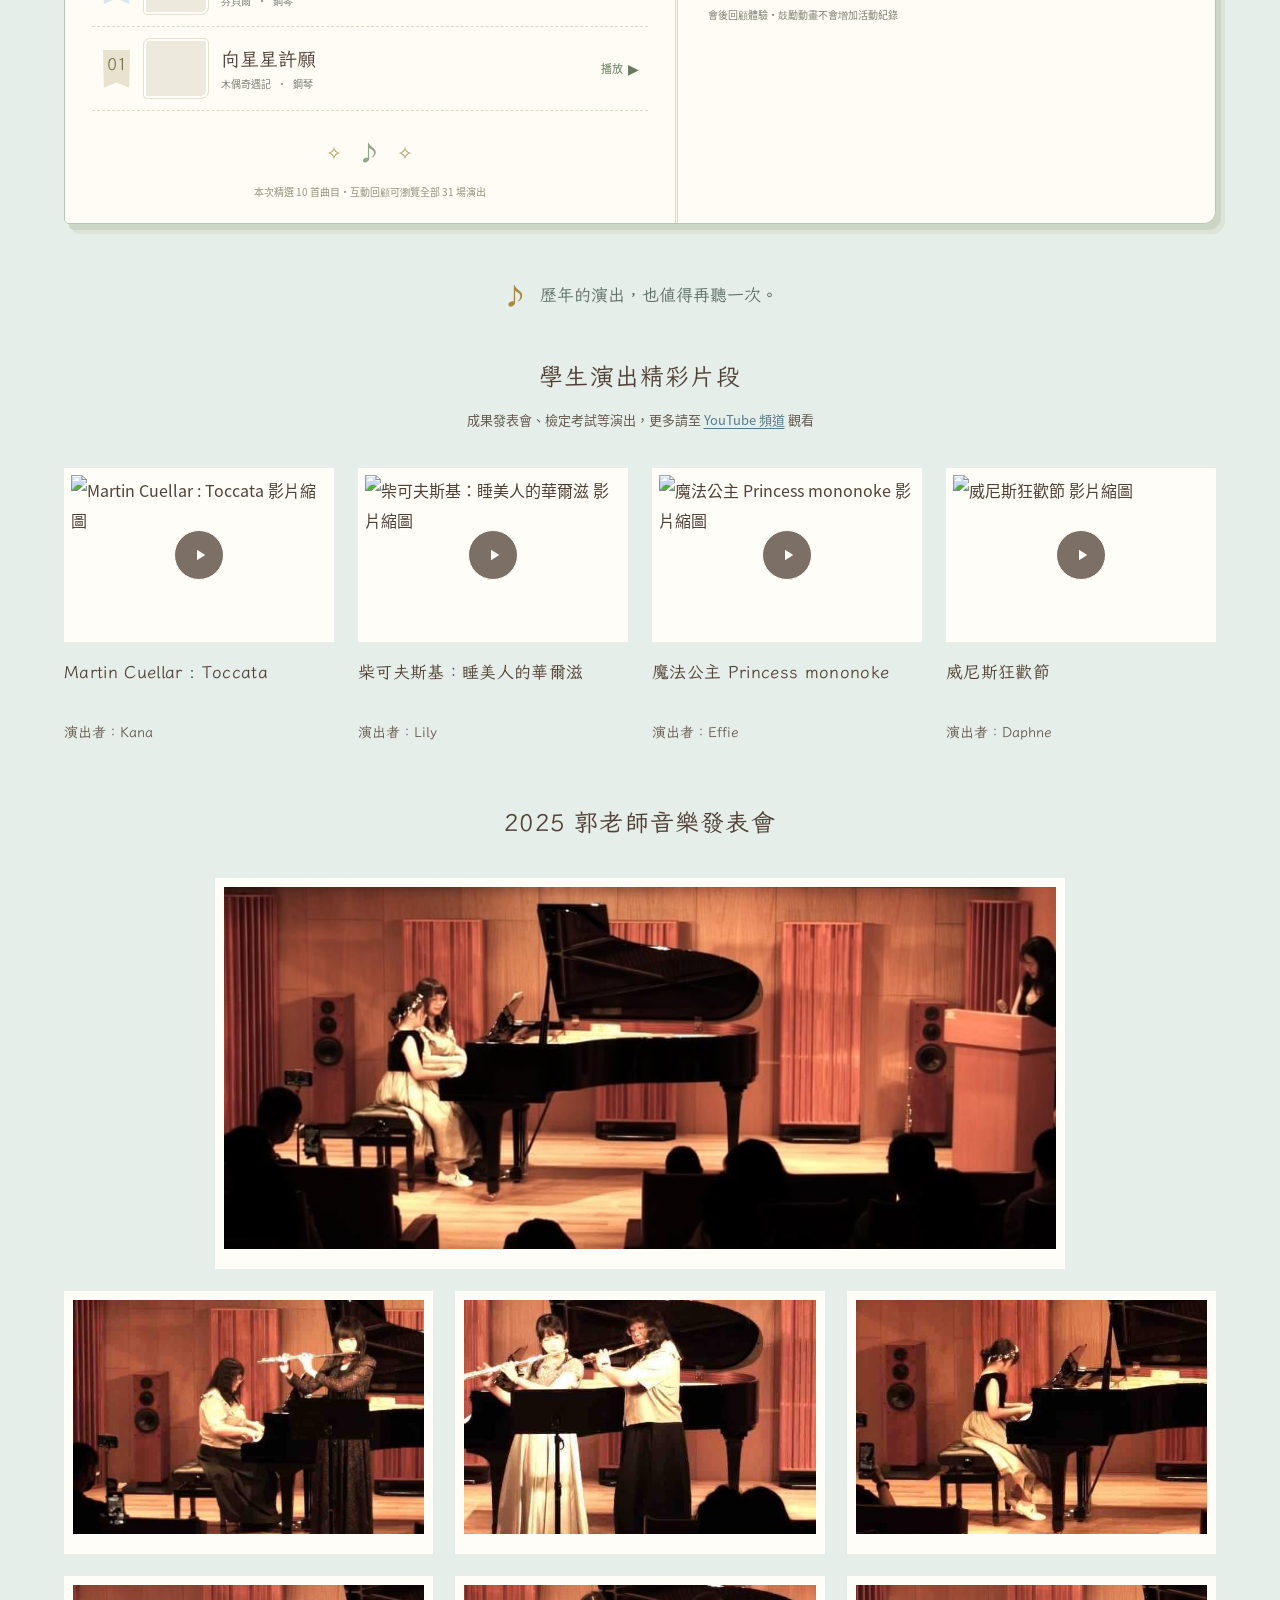
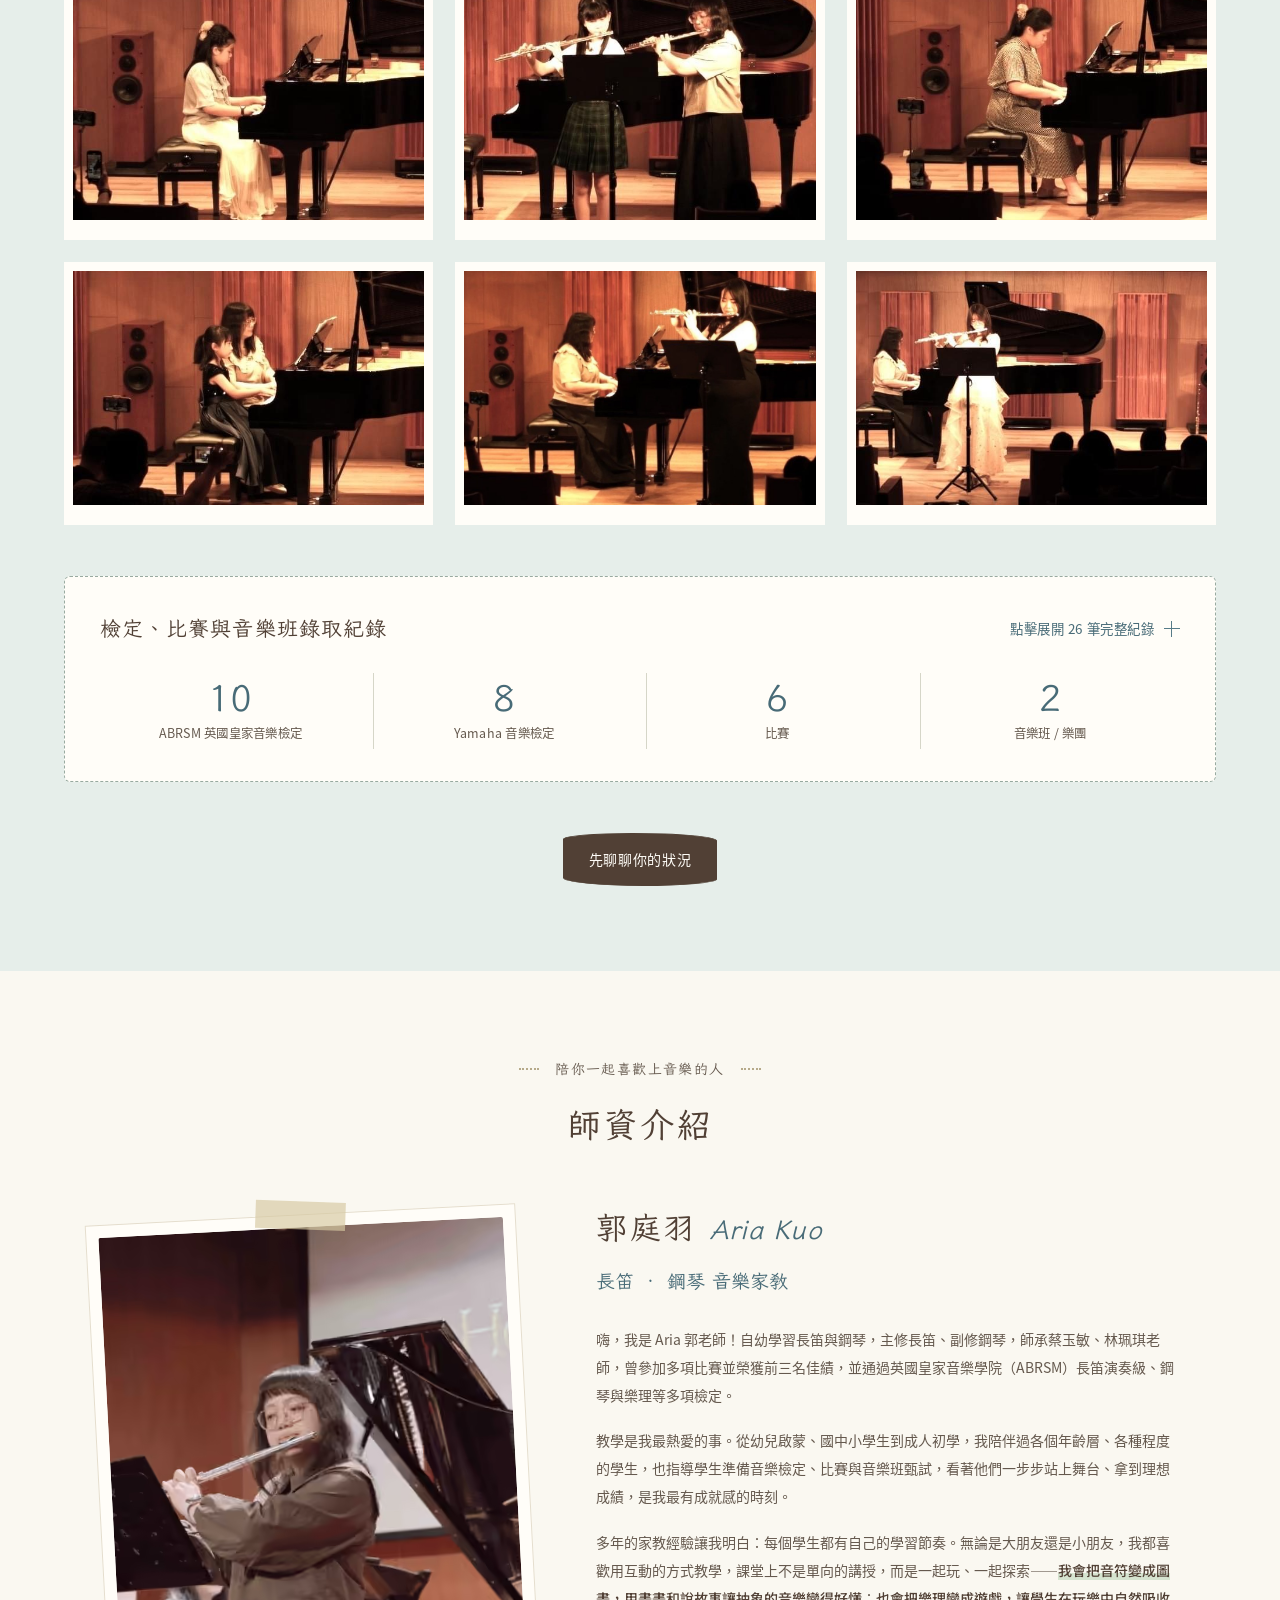
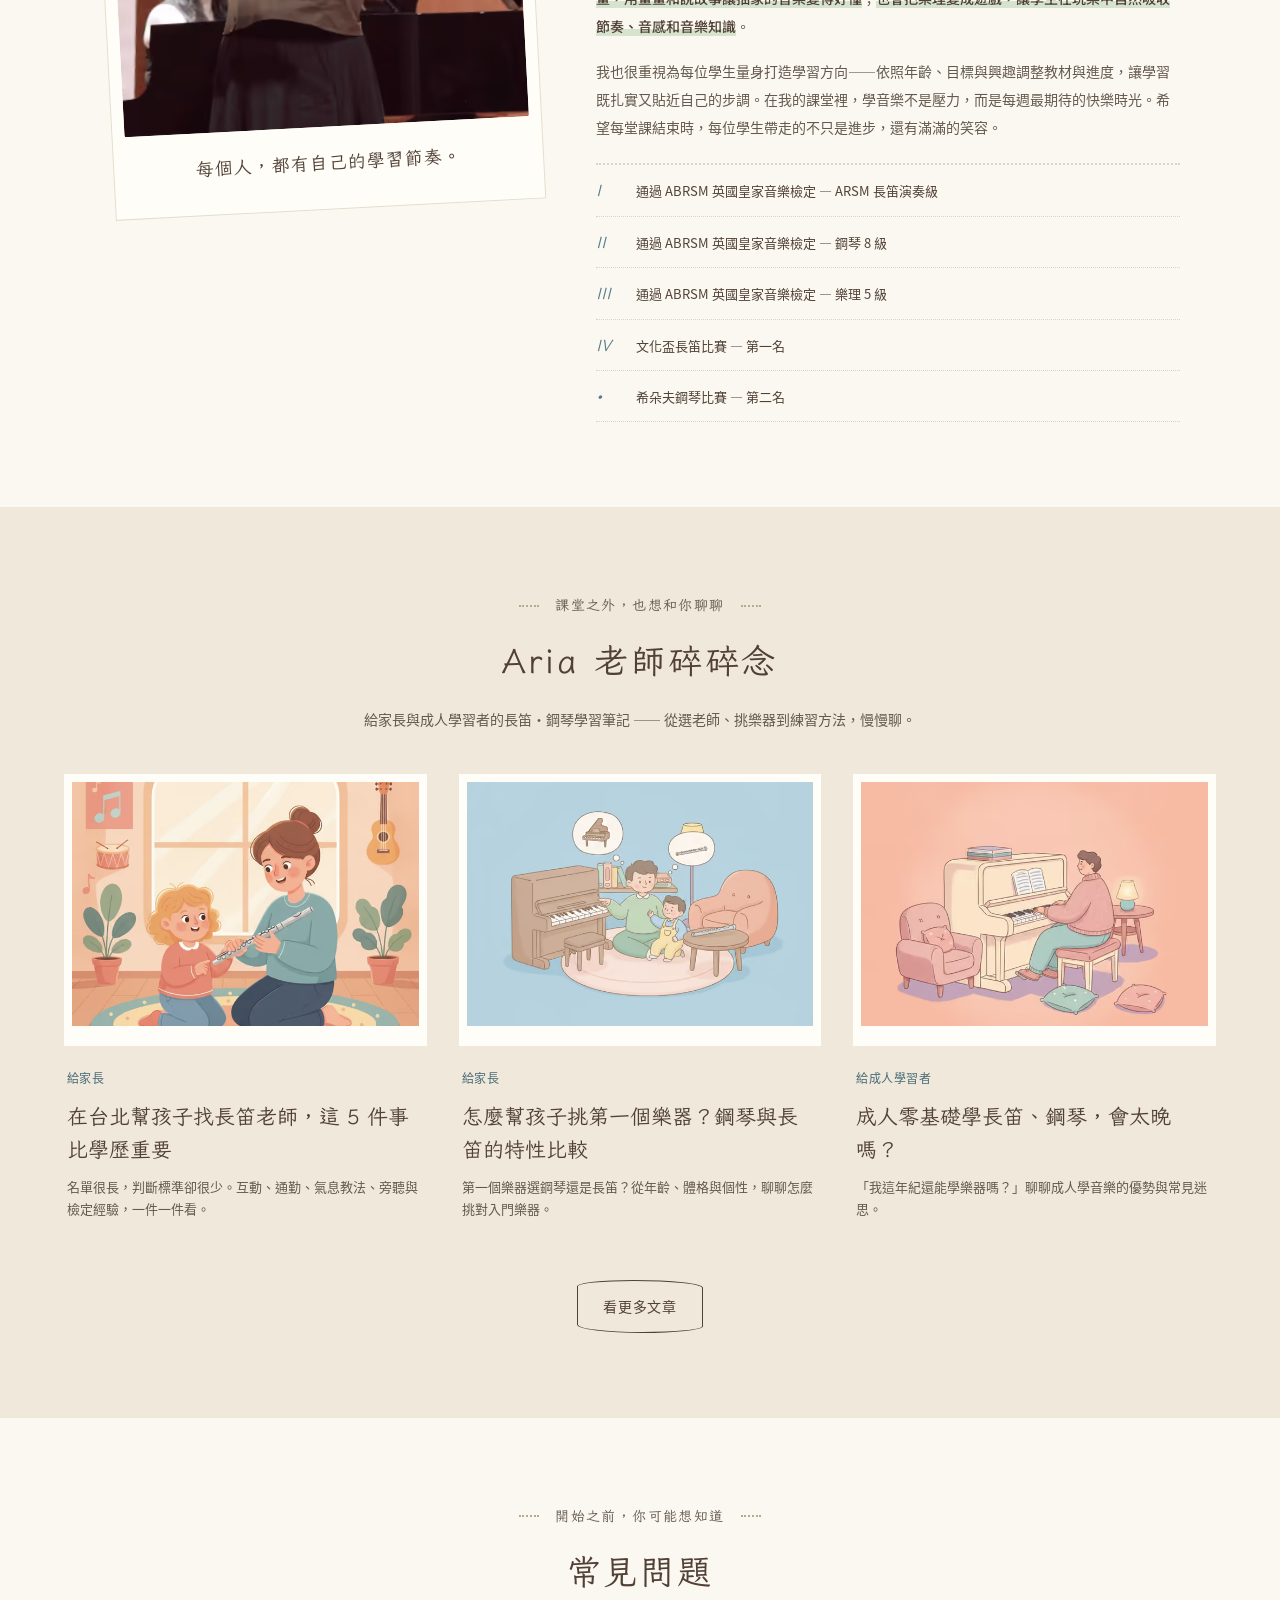
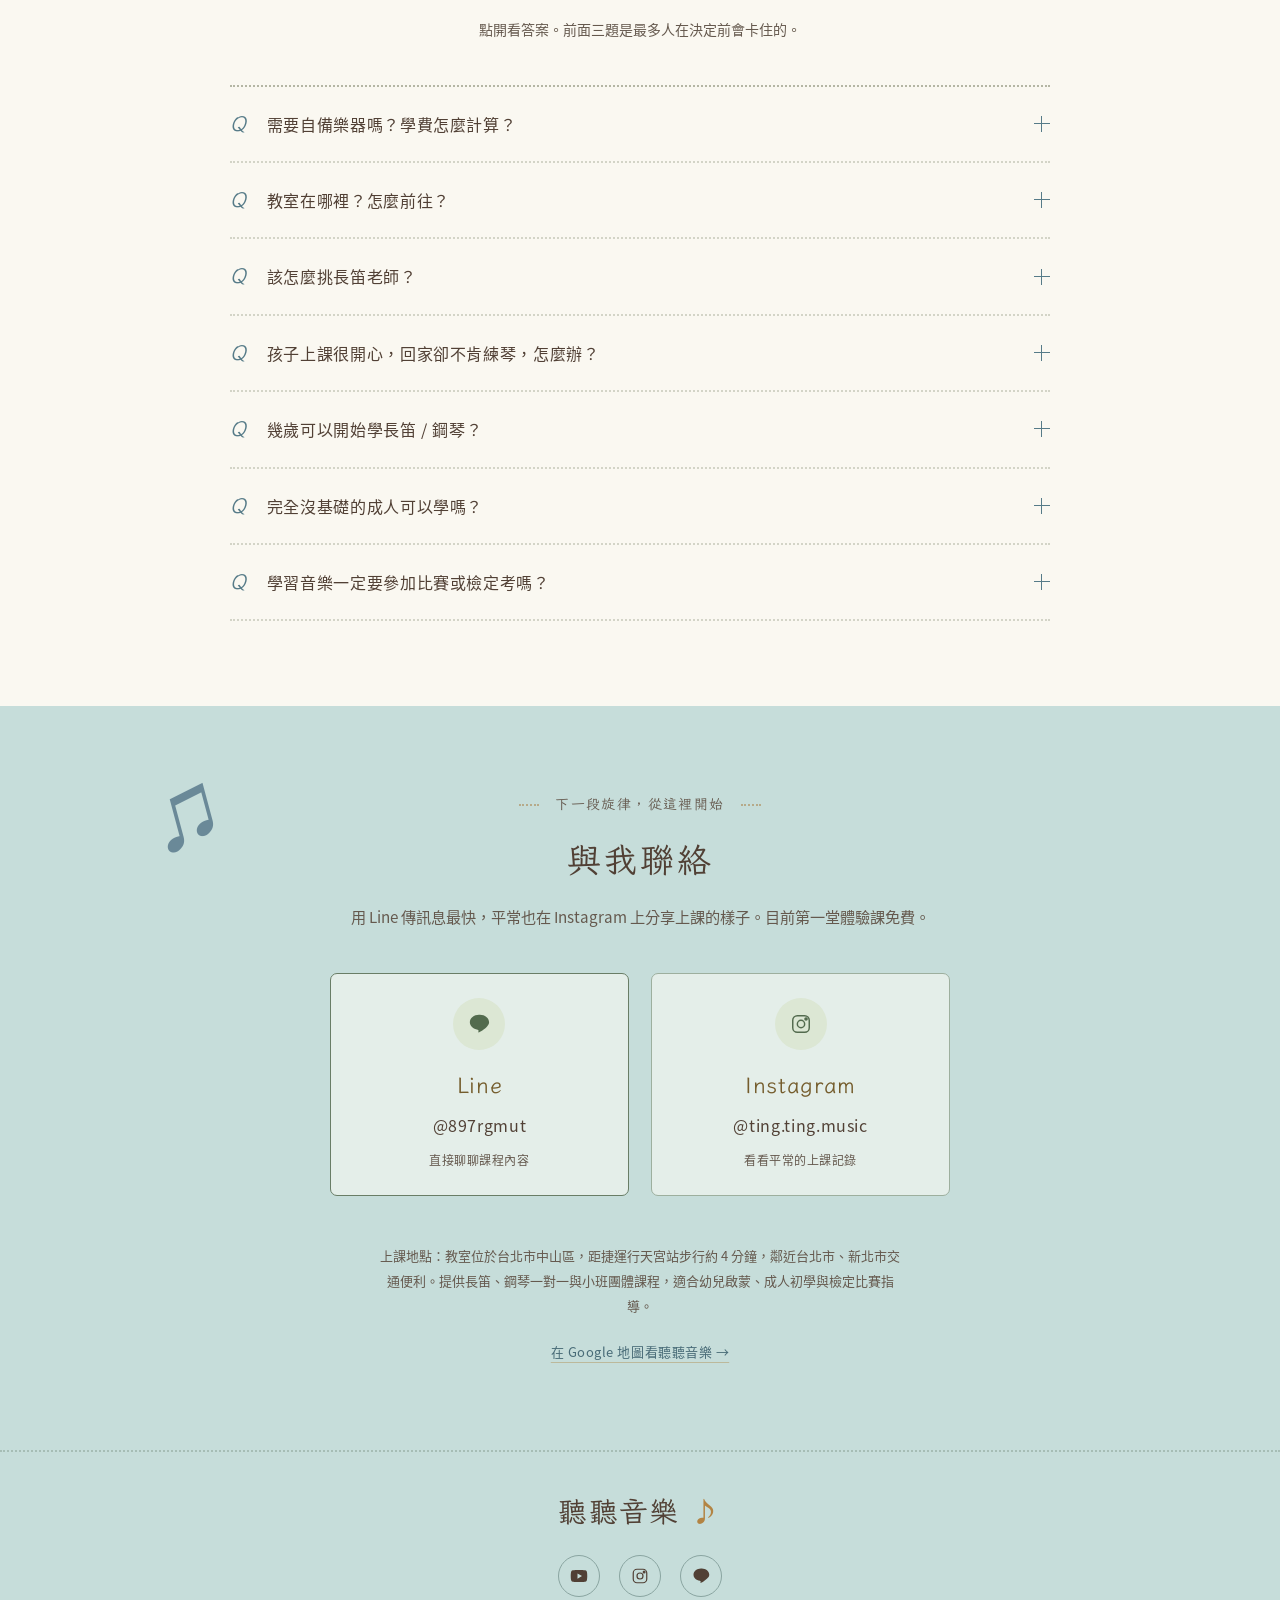
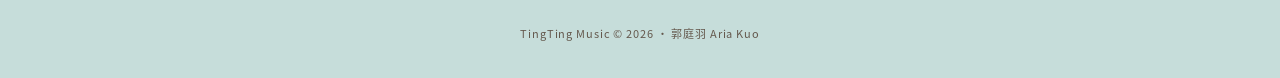
==== commit 54b9743a: "feat: publish mobile recital video and stage tabs" ====
--- a/index.html
+++ b/index.html
@@ -334,6 +334,7 @@
 <link rel="stylesheet" href="assets/recital-video.css?v=20261116-autoplay">
 <link rel="stylesheet" href="assets/storybook.css">
 <link rel="stylesheet" href="assets/storybook-player.css">
+<link rel="stylesheet" href="assets/mobile-player-tabs.css">
 </head>
 <body>
 
@@ -775,13 +776,17 @@
 <dialog id="recital-dialog" class="recital-dialog storybook-player" aria-labelledby="recital-dialog-title">
   <div class="recital-dialog-shell">
     <header class="recital-dialog-bar"><div><h2 id="recital-dialog-title">聽聽音樂・演奏故事集</h2><p>2026 學生音樂發表會</p></div><div class="recital-dialog-actions"><a id="recital-open-separately" href="https://2026-demo.tingyumusic.com/?guest=1" target="_blank" rel="noopener">獨立開啟 3D ↗</a><button id="recital-dialog-close" type="button" aria-label="關閉互動舞台，返回官網">闔上故事書 <span aria-hidden="true">×</span></button></div></header>
+    <div class="recital-mobile-tabs" role="tablist" aria-label="選擇回顧方式">
+      <button type="button" id="recital-watch-tab" role="tab" aria-selected="true" aria-controls="recital-watch-panel" tabindex="0"><span aria-hidden="true">♫</span> 看演出</button>
+      <button type="button" id="recital-explore-tab" role="tab" aria-selected="false" aria-controls="recital-explore-panel" tabindex="-1"><span aria-hidden="true">✧</span> 探索舞台</button>
+    </div>
     <div class="recital-dialog-content local-dual-view">
-      <section class="recital-stage-pane book-page-left" aria-label="3D 互動舞台">
+      <section id="recital-explore-panel" class="recital-stage-pane book-page-left" aria-label="3D 互動舞台">
         <div class="book-chapter-heading"><p id="book-chapter-number">第 31 個音樂故事</p><h3 id="book-piece-title"></h3><p id="book-story"></p></div>
         <div class="book-stage-window"><p id="recital-loading" class="recital-loading" role="status">正在打開這一頁的音樂世界…</p><iframe id="recital-frame" title="2026 聽聽音樂發表會互動舞台" allow="fullscreen; web-share" allowfullscreen referrerpolicy="strict-origin-when-cross-origin"></iframe></div>
         <p class="book-stage-caption"><span aria-hidden="true">✧</span> 轉轉舞台，找找藏在故事裡的亮光。 <span aria-hidden="true">✧</span></p>
       </section>
-      <section class="recital-video-pane book-page-right" aria-label="實際演出影片">
+      <section id="recital-watch-panel" class="recital-video-pane book-page-right" aria-label="實際演出影片">
         <div class="local-video-heading"><span id="local-video-number"></span></div><h3 id="local-video-title"></h3>
         <div class="book-film-frame"><div class="local-video-wrap"><iframe id="youtube-recital-video" title="學生演出影片" allow="accelerometer; autoplay; clipboard-write; encrypted-media; gyroscope; picture-in-picture; web-share" allowfullscreen referrerpolicy="strict-origin-when-cross-origin"></iframe><button type="button" id="recital-enable-sound" hidden>開啟聲音</button><p id="local-video-message" role="status" hidden></p></div></div>
         <div class="book-afterword"><div class="book-companion" aria-hidden="true"><svg viewBox="0 0 260 180" fill="none" xmlns="http://www.w3.org/2000/svg">
@@ -817,5 +822,6 @@
 </dialog>
 <script src="assets/recital.js?v=20261116-youtube" defer></script>
 <script src="assets/recital-video.js?v=20261116-autoplay" defer></script>
+<script src="assets/mobile-player-tabs.js" defer></script>
 </body>
 </html>
--- a/assets/mobile-player-tabs.css
+++ b/assets/mobile-player-tabs.css
@@ -0,0 +1,39 @@
+/* Mobile books show one spacious page at a time; media stays mounted. */
+.recital-mobile-tabs{display:none}
+@media(max-width:700px){
+  .storybook-player .recital-mobile-tabs{display:flex;flex:none;gap:9px;padding:9px 13px 0;background:#f9f3df;border-bottom:1px solid #ded2b1}
+  .recital-mobile-tabs button{flex:1;min-height:44px;padding:9px 12px;border:1px solid #d7c9a8;border-bottom:0;border-radius:10px 10px 0 0;background:#eee7d3;color:#796c56;font:16px/1.4 var(--hand);cursor:pointer}
+  .recital-mobile-tabs button span{margin-right:5px;color:#9b885c}
+  .recital-mobile-tabs button[aria-selected="true"]{background:#fcf8eb;color:#36594d;box-shadow:inset 0 3px #91ac98;position:relative;bottom:-1px}
+  .recital-mobile-tabs button:focus-visible{outline:2px solid #36594d;outline-offset:-5px}
+  .storybook-player .local-dual-view{position:relative;display:block;flex:1;min-height:0}
+  .storybook-player .recital-stage-pane,.storybook-player .recital-video-pane{position:absolute;inset:0;width:100%;height:100%;display:flex;min-height:0;box-sizing:border-box}
+  .storybook-player[data-mobile-view="watch"] .recital-stage-pane,.storybook-player[data-mobile-view="explore"] .recital-video-pane{visibility:hidden;pointer-events:none}
+  .storybook-player .recital-stage-pane{padding:10px 8px 6px}
+  .storybook-player .book-chapter-heading{position:relative;top:auto;left:auto;margin:0 3px 9px;padding-right:0}
+  .storybook-player .book-chapter-heading>p:first-child{font-size:11px;box-shadow:none;border-radius:3px}
+  .storybook-player .book-chapter-heading h3{display:block;font-size:23px;line-height:1.35;margin:5px 0 0;max-width:100%}
+  .storybook-player .book-stage-window{flex:1;min-height:0;border-radius:10px 6px 12px 6px}
+  .storybook-player .book-stage-caption{padding-top:6px;font-size:10px}
+  .storybook-player .recital-video-pane{justify-content:center;padding:18px 12px 14px;border-bottom:0;overflow-y:auto}
+  .storybook-player .recital-video-pane h3{font-size:22px;line-height:1.5;margin:9px 0 19px}
+  .storybook-player .local-video-heading{font-size:12px}
+  .storybook-player .local-video-wrap{width:100%;max-height:none;aspect-ratio:16/9}
+  .storybook-player .local-video-wrap iframe{max-height:none}
+  .storybook-player .book-afterword{display:flex;min-height:0;margin-top:26px;justify-content:center}
+  .storybook-player .book-companion{flex:0 0 105px;width:105px;height:80px}
+  .storybook-player .book-turn-pages{padding-bottom:max(5px,env(safe-area-inset-bottom))}
+}
+@media(max-width:700px) and (max-height:500px){
+  .storybook-player .recital-dialog-bar p,.storybook-player .book-afterword,.storybook-player .book-stage-caption{display:none}
+  .storybook-player .recital-dialog-bar{padding-block:4px}
+  .storybook-player .recital-mobile-tabs{padding-top:4px}
+  .recital-mobile-tabs button{min-height:36px;padding-block:5px;font-size:14px}
+  .storybook-player .recital-video-pane{padding-block:6px}
+  .storybook-player .recital-video-pane h3{font-size:16px;margin:0 0 6px}
+  .storybook-player .local-video-heading{display:none}
+  .storybook-player .book-film-frame{align-self:center;width:min(100%,calc((100dvh - 180px)*16/9))}
+  .storybook-player .book-chapter-heading{margin-bottom:4px}
+  .storybook-player .book-chapter-heading>p:first-child{display:none}
+  .storybook-player .book-chapter-heading h3{font-size:18px;margin:0}
+}
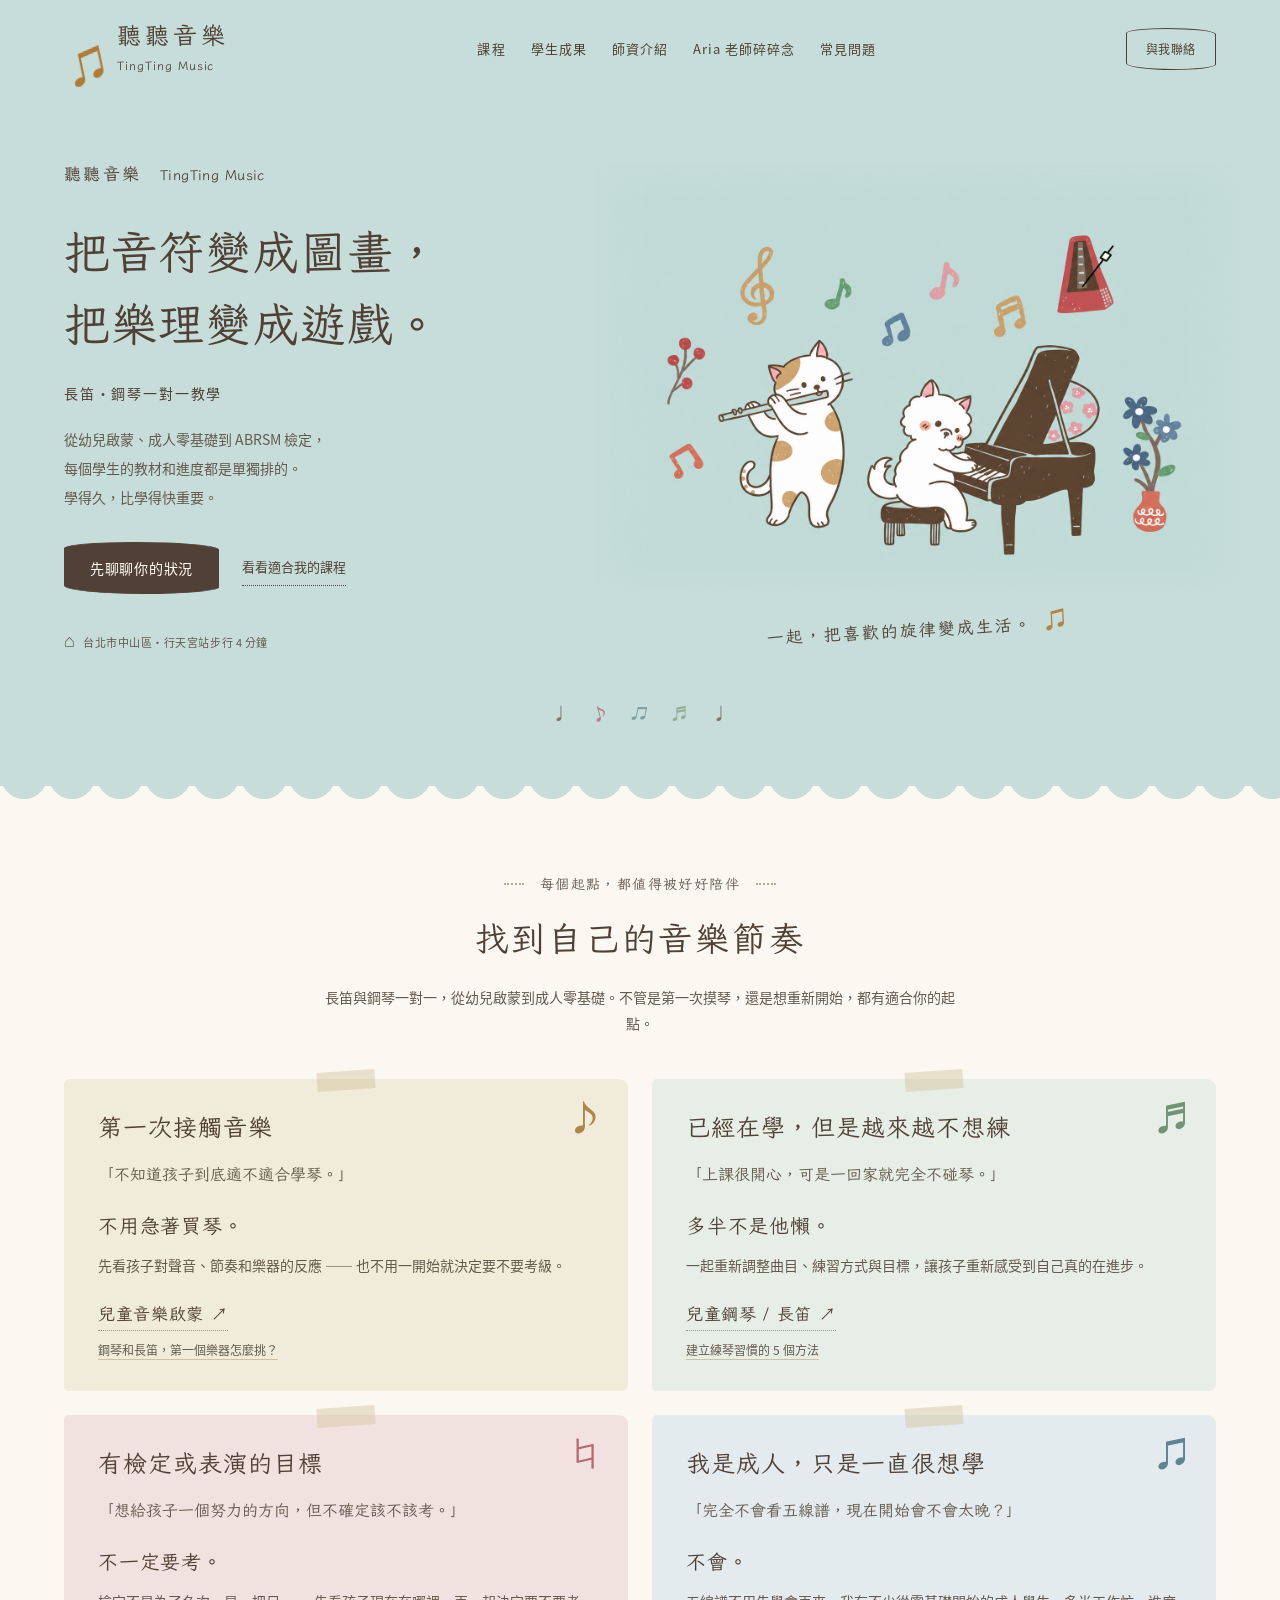
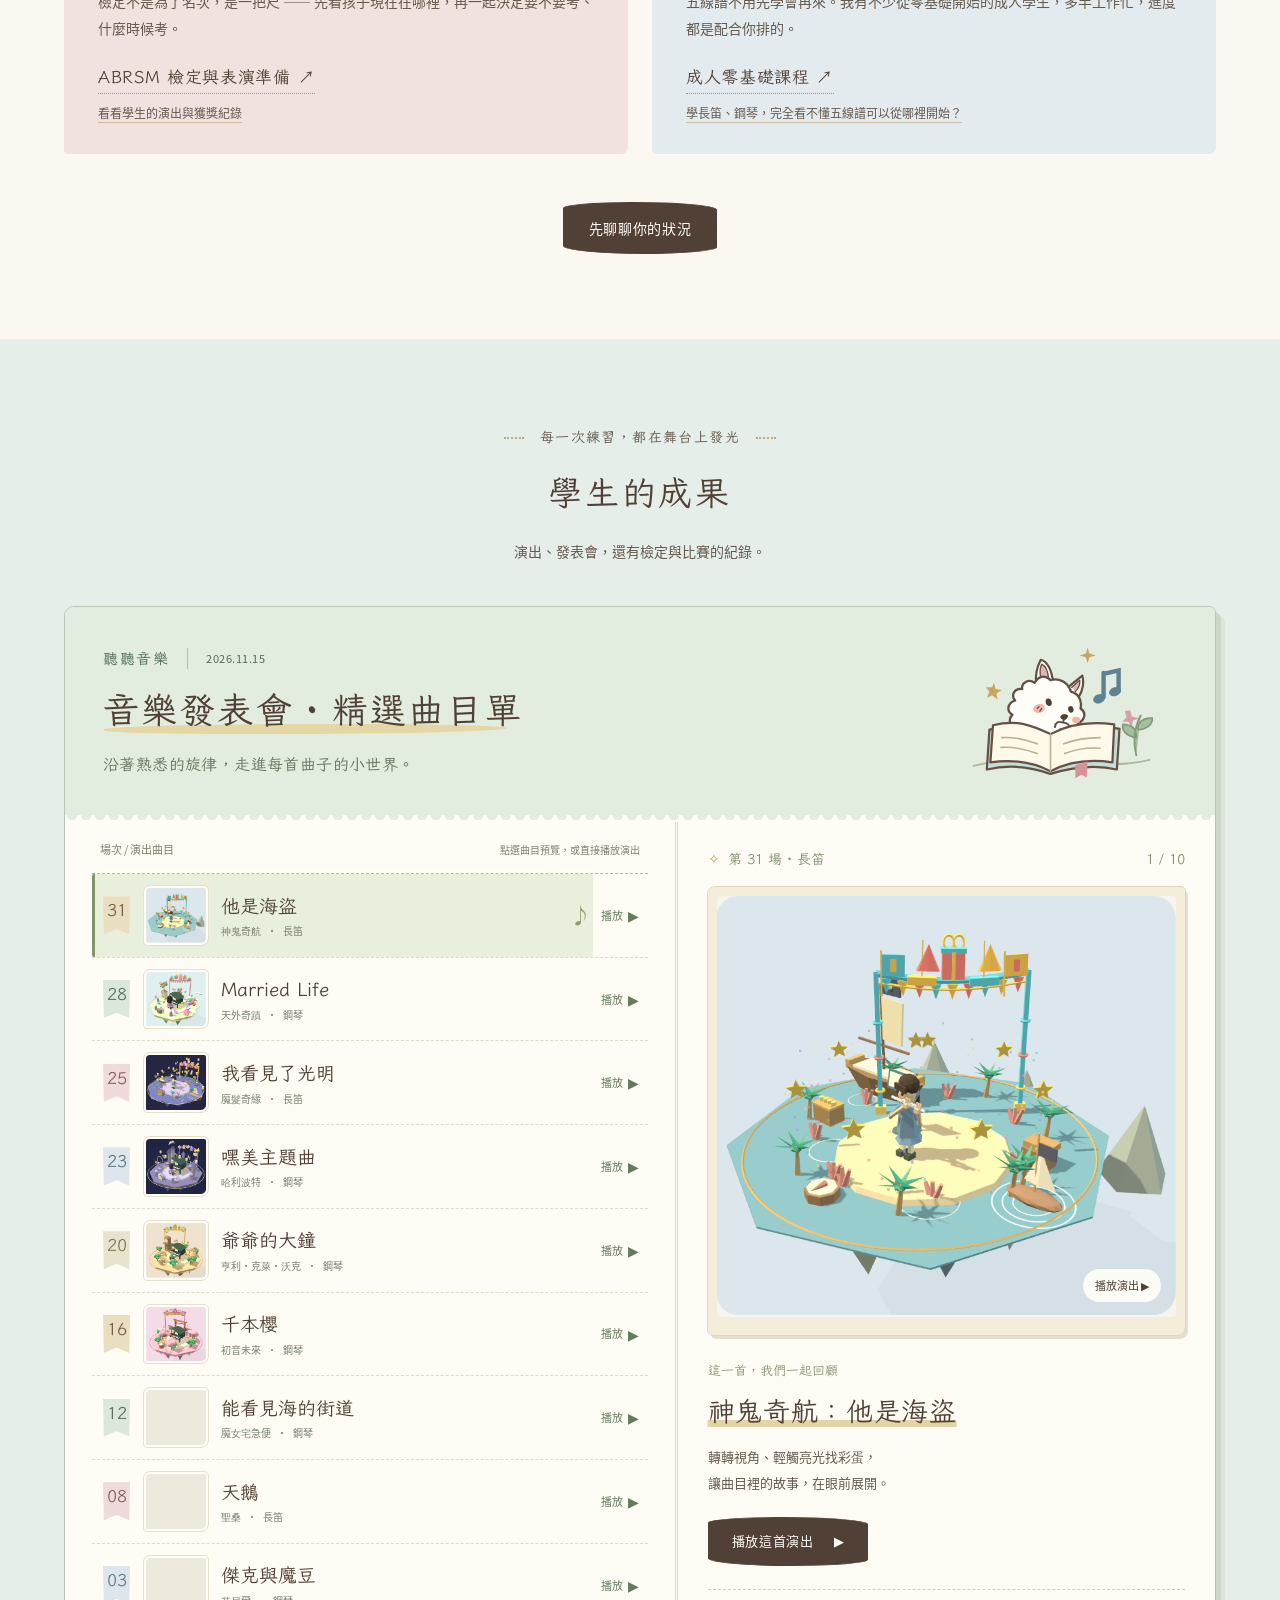
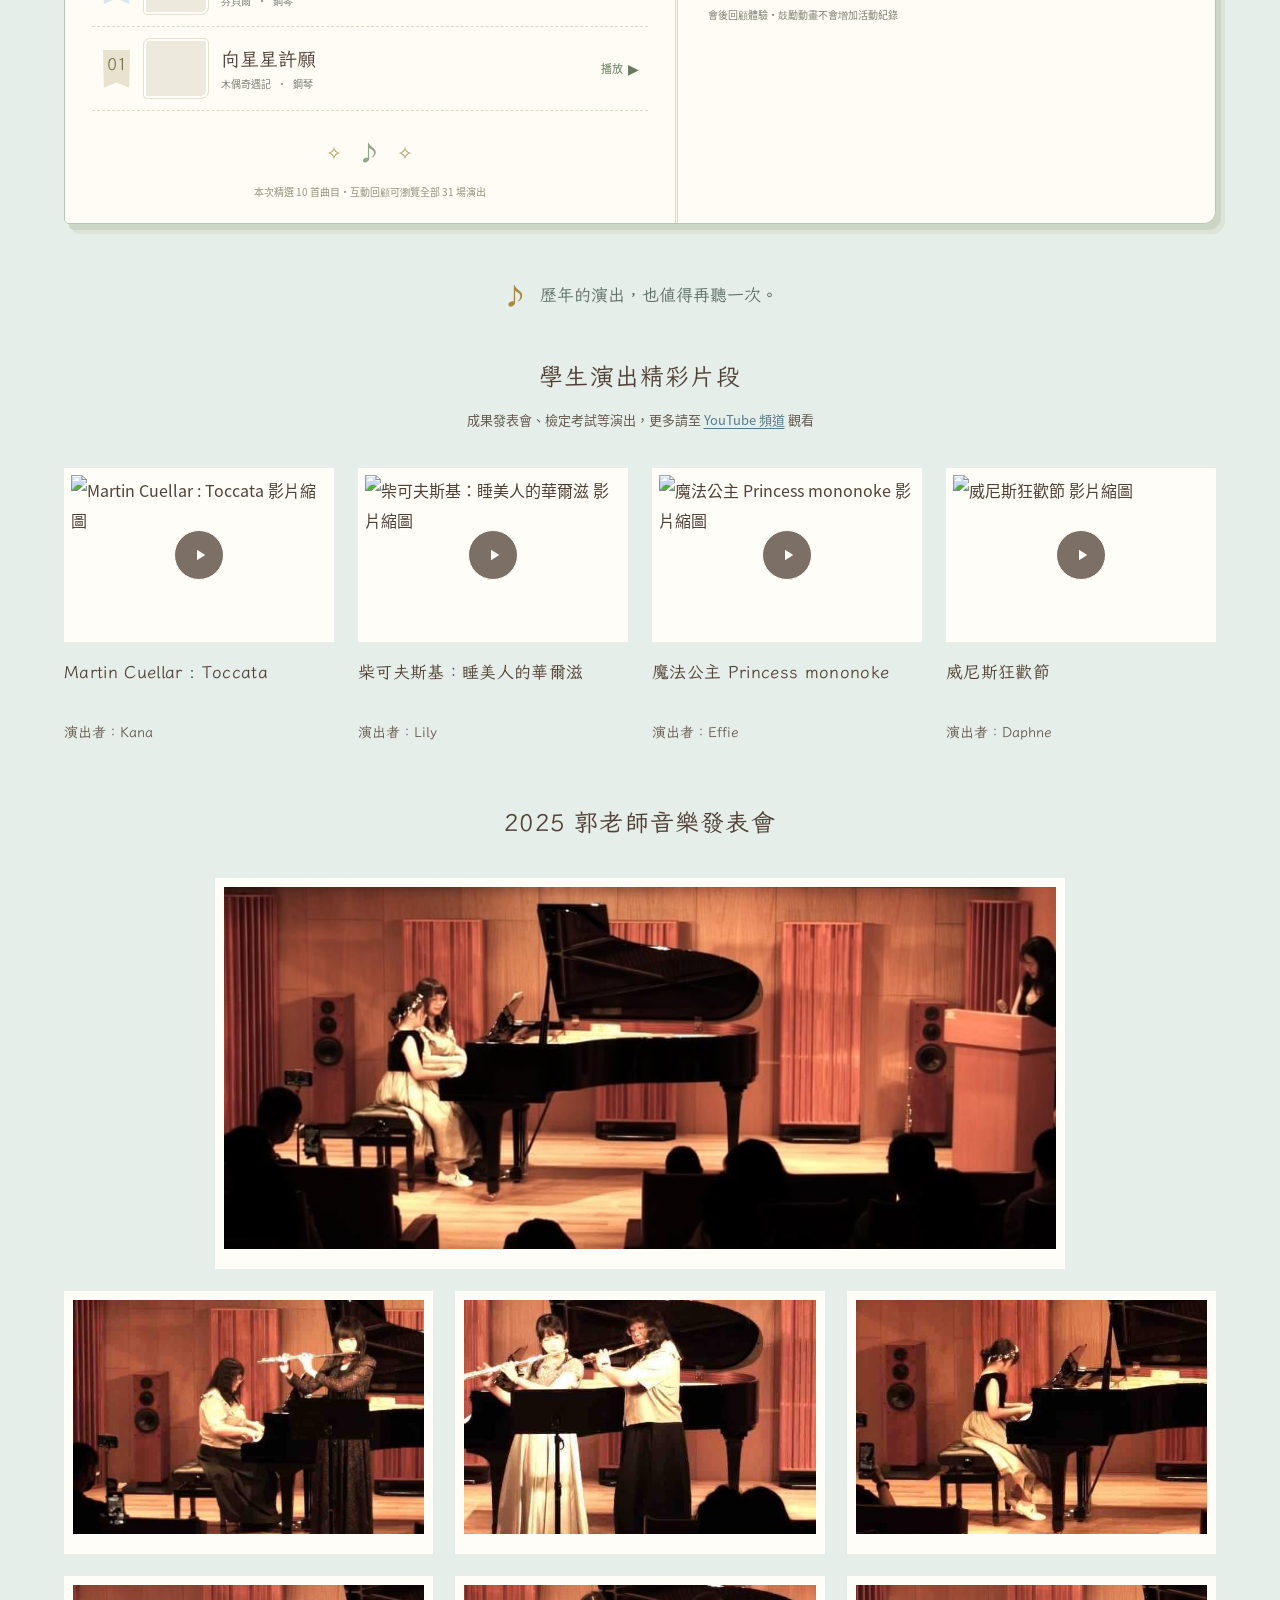
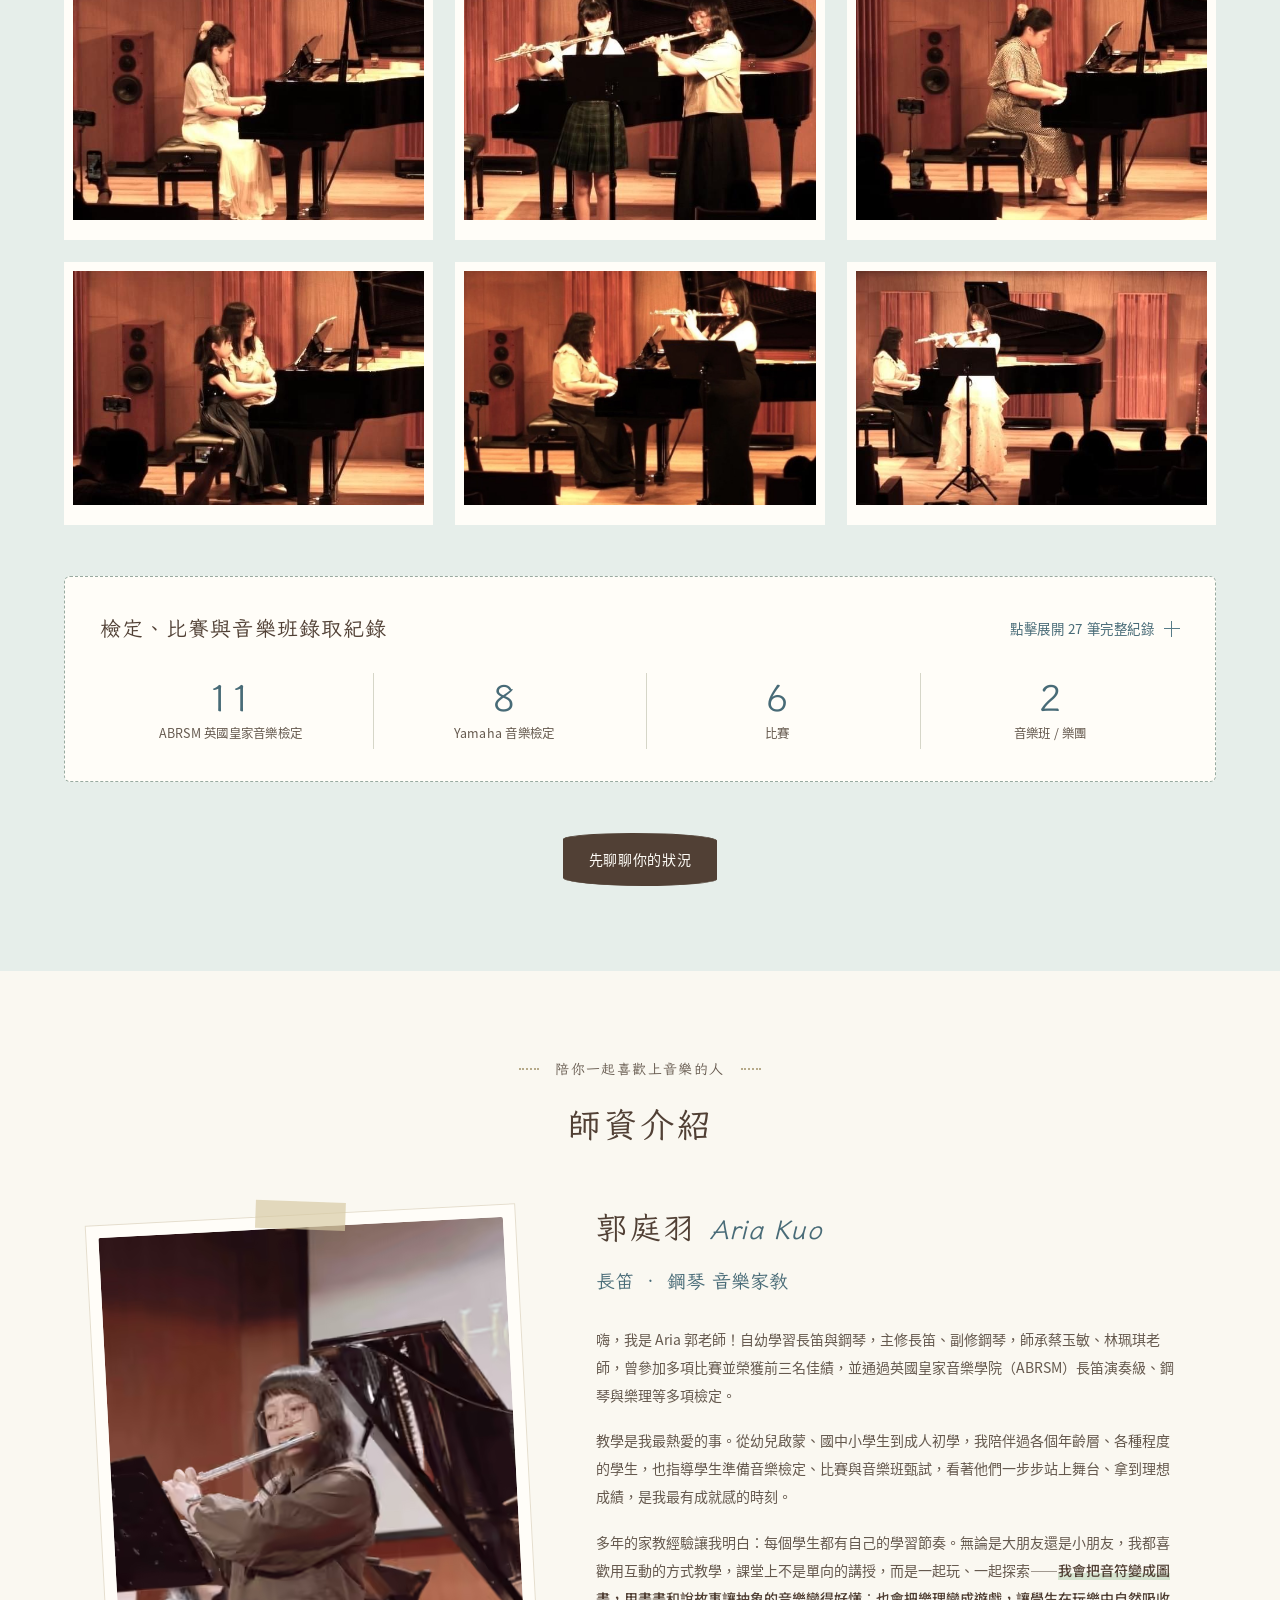
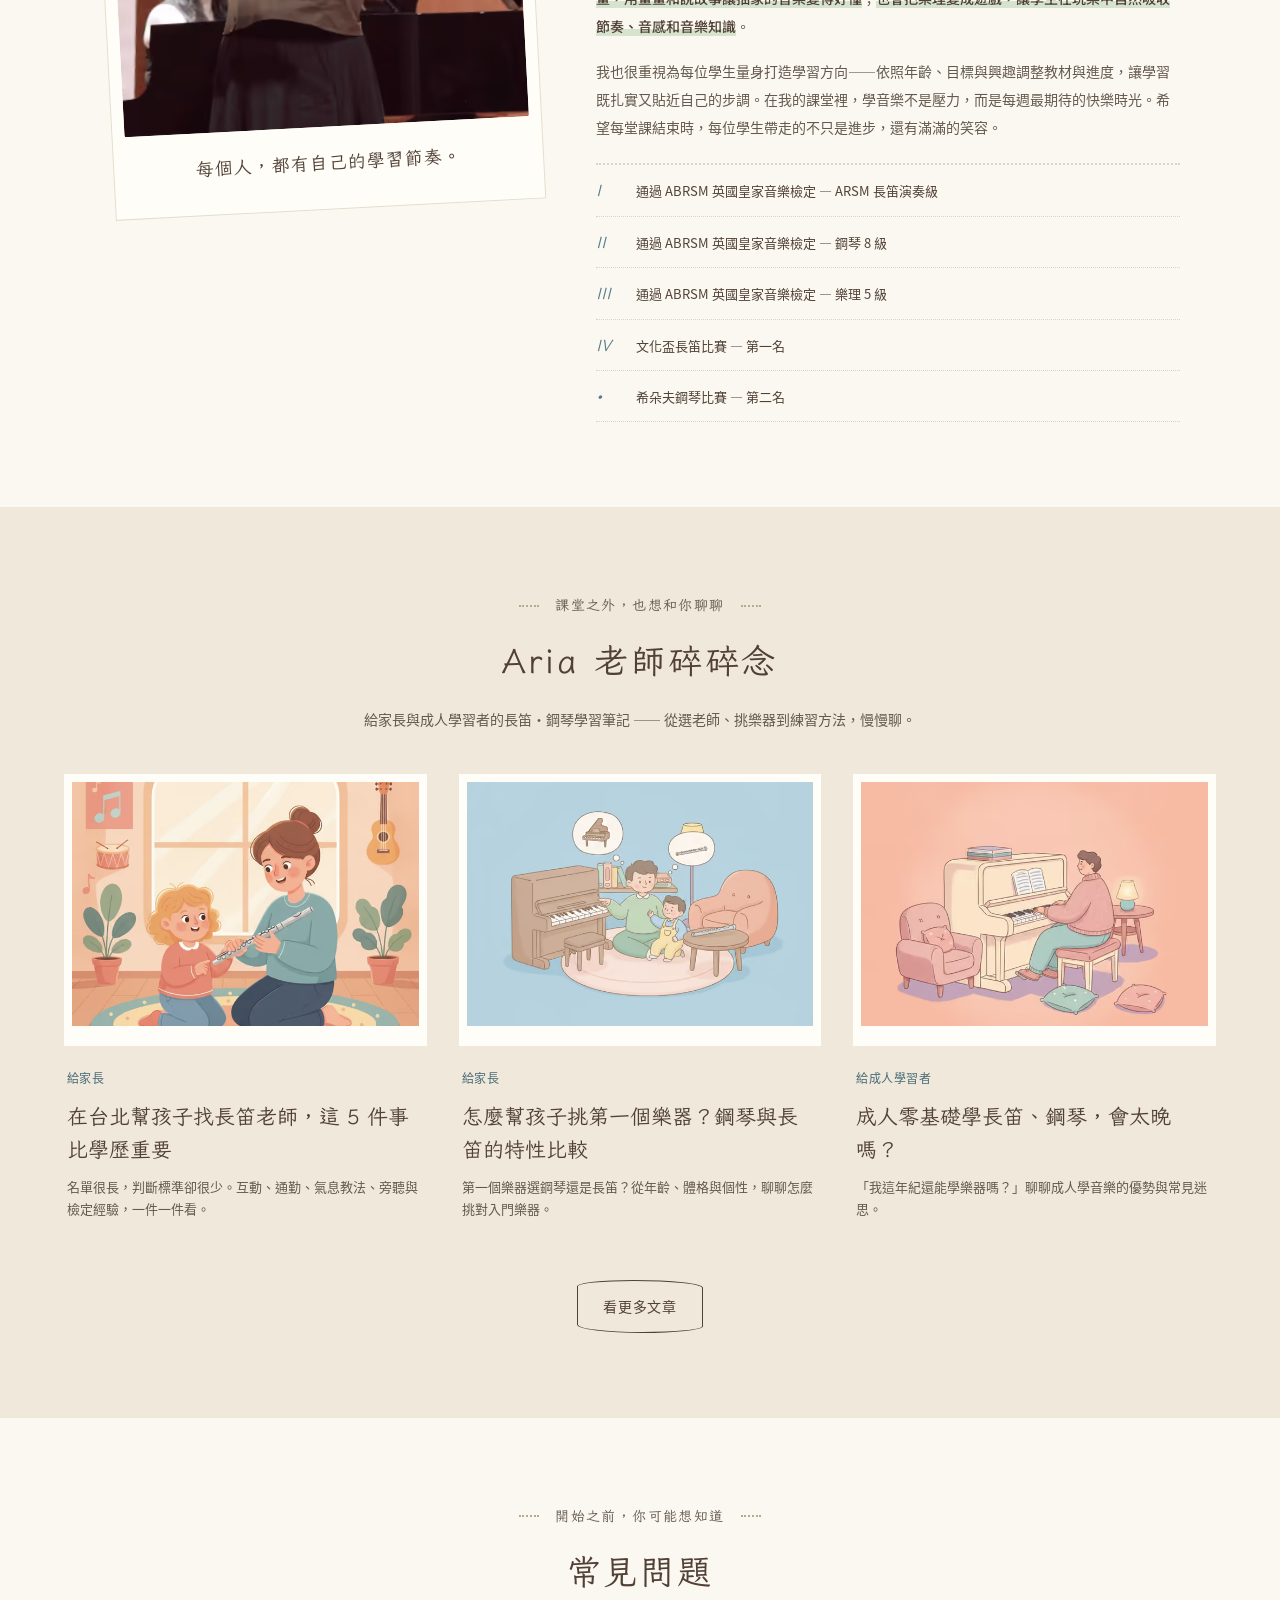
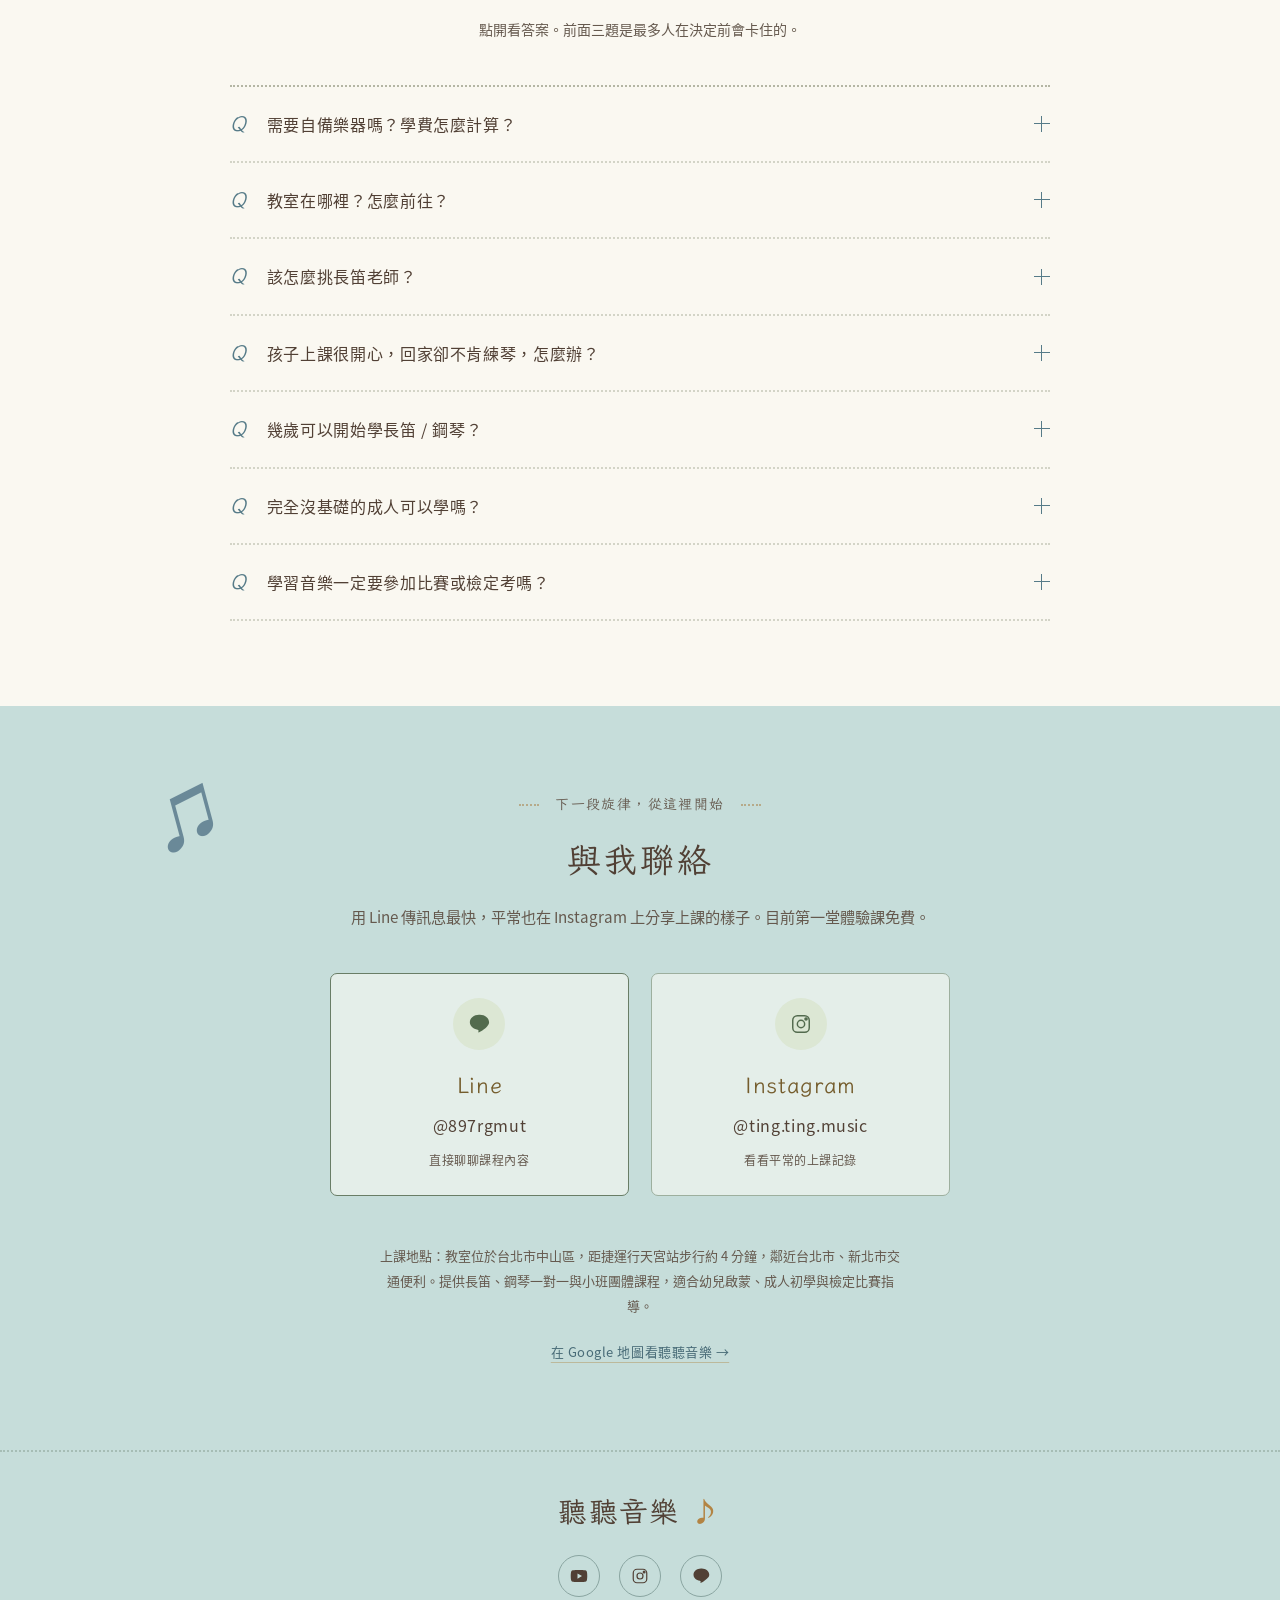
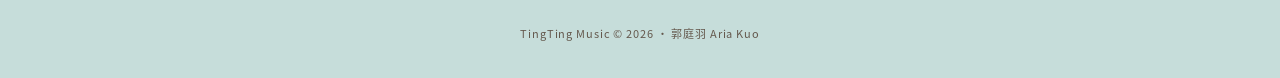
==== commit b3cedc22: "feat: add ABRSM grade 3 flute merit achievement" ====
--- a/index.html
+++ b/index.html
@@ -442,10 +442,10 @@
 
     <details class="res-awards" id="awards">
       <summary>
-        <div class="aw-top"><span class="aw-title">檢定、比賽與音樂班錄取紀錄</span><span class="aw-toggle"><span class="aw-label-open">點擊展開 <span id="award-count">26 筆</span>完整紀錄</span><span class="aw-label-close">收起完整紀錄</span><span class="qi" aria-hidden="true"></span></span></div>
-        <div class="aw-stats" id="award-stats"><div class="aw-stat"><b>10</b><i>ABRSM 英國皇家音樂檢定</i></div><div class="aw-stat"><b>8</b><i>Yamaha 音樂檢定</i></div><div class="aw-stat"><b>6</b><i>比賽</i></div><div class="aw-stat"><b>2</b><i>音樂班 / 樂團</i></div></div>
+        <div class="aw-top"><span class="aw-title">檢定、比賽與音樂班錄取紀錄</span><span class="aw-toggle"><span class="aw-label-open">點擊展開 <span id="award-count">27 筆</span>完整紀錄</span><span class="aw-label-close">收起完整紀錄</span><span class="qi" aria-hidden="true"></span></span></div>
+        <div class="aw-stats" id="award-stats"><div class="aw-stat"><b>11</b><i>ABRSM 英國皇家音樂檢定</i></div><div class="aw-stat"><b>8</b><i>Yamaha 音樂檢定</i></div><div class="aw-stat"><b>6</b><i>比賽</i></div><div class="aw-stat"><b>2</b><i>音樂班 / 樂團</i></div></div>
       </summary>
-      <div class="award-cols" id="award-cols"><div class="award-card"><h3>ABRSM <span class="h3-zh">英國皇家音樂檢定</span></h3><ul><li>黃*安 - 鋼琴三級榮獲優秀</li><li>谷*蓁 - 長笛二級榮獲優良</li><li>孫*嫻 - 長笛一級榮獲優秀</li><li>香* - 鋼琴四級榮獲優良</li><li>張*珺 - 長笛三級合格</li><li>黃*恩 - 鋼琴三級榮獲優良</li><li>黃*安 - 鋼琴二級榮獲優良</li><li>林*恩 - 長笛二級榮獲優良</li><li>林*芸 - 長笛二級榮獲優良</li><li>紀*怡 - 長笛三級榮獲優良</li></ul></div><div class="award-card"><h3>Yamaha <span class="h3-zh">音樂檢定</span></h3><ul><li>谷*蓁 - 長笛檢定 10 級</li><li>陳*瑀 - 鋼琴檢定 11 級</li><li>楊*縈 - 鋼琴檢定 13 級</li><li>蔡*縈 - 鋼琴檢定 13 級</li><li>簡*羽 - 鋼琴檢定 13 級</li><li>王*棠 - 鋼琴檢定 13 級</li><li>李*倢 - 鋼琴檢定 13 級</li><li>張*奕 - 鋼琴檢定 11 級</li></ul></div><div class="award-card"><h3>比賽</h3><ul><li>孫*嫻參加 2026 歐朵盃長笛比賽榮獲第一名</li><li>陳*瑀參加首都盃鋼琴比賽榮獲特優</li><li>黃*安參加希朵夫古典鋼琴比賽榮獲第四名</li><li>王*可參加法雅盃流行鋼琴比賽榮獲第二名</li><li>張*珺參加歐洲盃長笛比賽榮獲第二名</li><li>李*倢參加布拉格古典鋼琴比賽成績優良</li></ul></div><div class="award-card"><h3>音樂班 / 樂團</h3><ul><li>孫*嫻錄取青年管樂團少年二團 - 長笛分部</li><li>曾*恩考上敦化國小音樂班 - 長笛副修</li></ul></div></div>
+      <div class="award-cols" id="award-cols"><div class="award-card"><h3>ABRSM <span class="h3-zh">英國皇家音樂檢定</span></h3><ul><li>劉*汶 - 長笛三級榮獲優良</li><li>黃*安 - 鋼琴三級榮獲優秀</li><li>谷*蓁 - 長笛二級榮獲優良</li><li>孫*嫻 - 長笛一級榮獲優秀</li><li>香* - 鋼琴四級榮獲優良</li><li>張*珺 - 長笛三級合格</li><li>黃*恩 - 鋼琴三級榮獲優良</li><li>黃*安 - 鋼琴二級榮獲優良</li><li>林*恩 - 長笛二級榮獲優良</li><li>林*芸 - 長笛二級榮獲優良</li><li>紀*怡 - 長笛三級榮獲優良</li></ul></div><div class="award-card"><h3>Yamaha <span class="h3-zh">音樂檢定</span></h3><ul><li>谷*蓁 - 長笛檢定 10 級</li><li>陳*瑀 - 鋼琴檢定 11 級</li><li>楊*縈 - 鋼琴檢定 13 級</li><li>蔡*縈 - 鋼琴檢定 13 級</li><li>簡*羽 - 鋼琴檢定 13 級</li><li>王*棠 - 鋼琴檢定 13 級</li><li>李*倢 - 鋼琴檢定 13 級</li><li>張*奕 - 鋼琴檢定 11 級</li></ul></div><div class="award-card"><h3>比賽</h3><ul><li>孫*嫻參加 2026 歐朵盃長笛比賽榮獲第一名</li><li>陳*瑀參加首都盃鋼琴比賽榮獲特優</li><li>黃*安參加希朵夫古典鋼琴比賽榮獲第四名</li><li>王*可參加法雅盃流行鋼琴比賽榮獲第二名</li><li>張*珺參加歐洲盃長笛比賽榮獲第二名</li><li>李*倢參加布拉格古典鋼琴比賽成績優良</li></ul></div><div class="award-card"><h3>音樂班 / 樂團</h3><ul><li>孫*嫻錄取青年管樂團少年二團 - 長笛分部</li><li>曾*恩考上敦化國小音樂班 - 長笛副修</li></ul></div></div>
     </details>
 
     <div class="res-cta"><a href="#contact" class="btn btn-solid" data-cta="results" data-lead-source="mid2">先聊聊你的狀況</a></div>
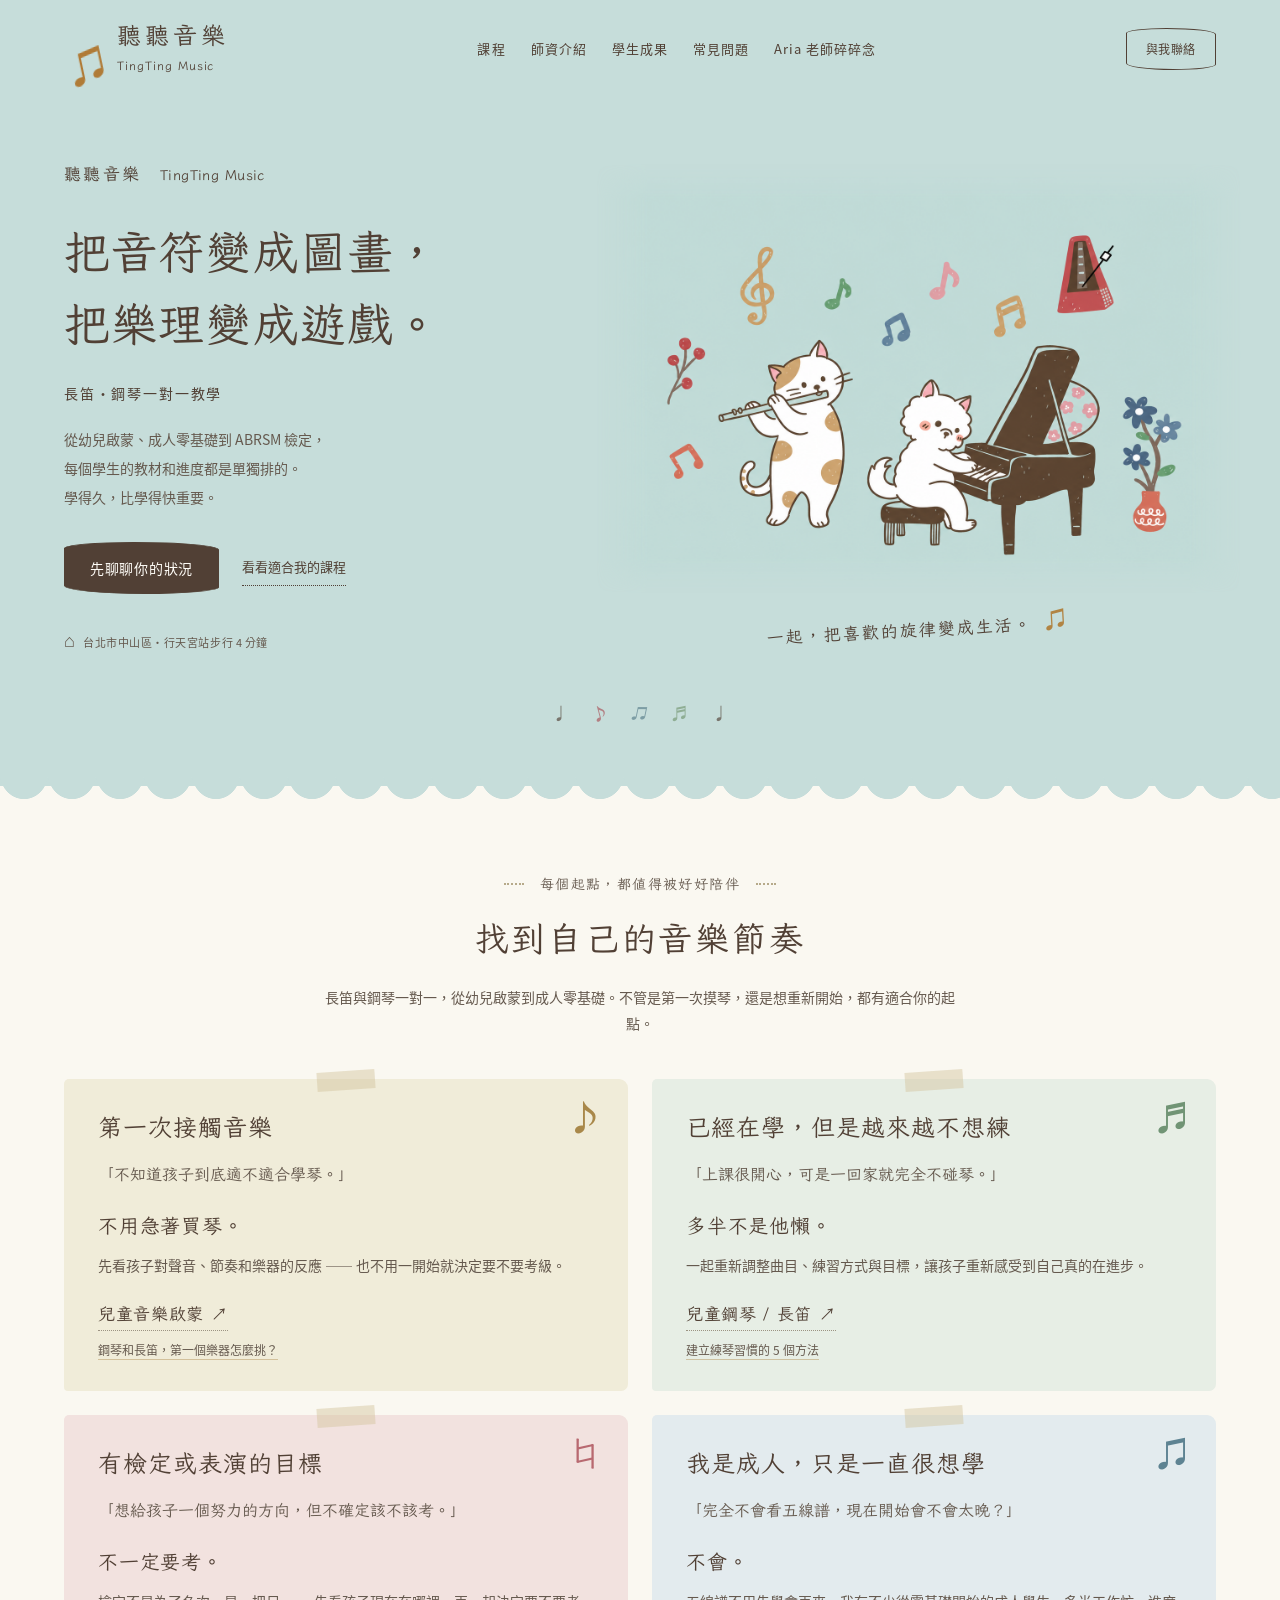
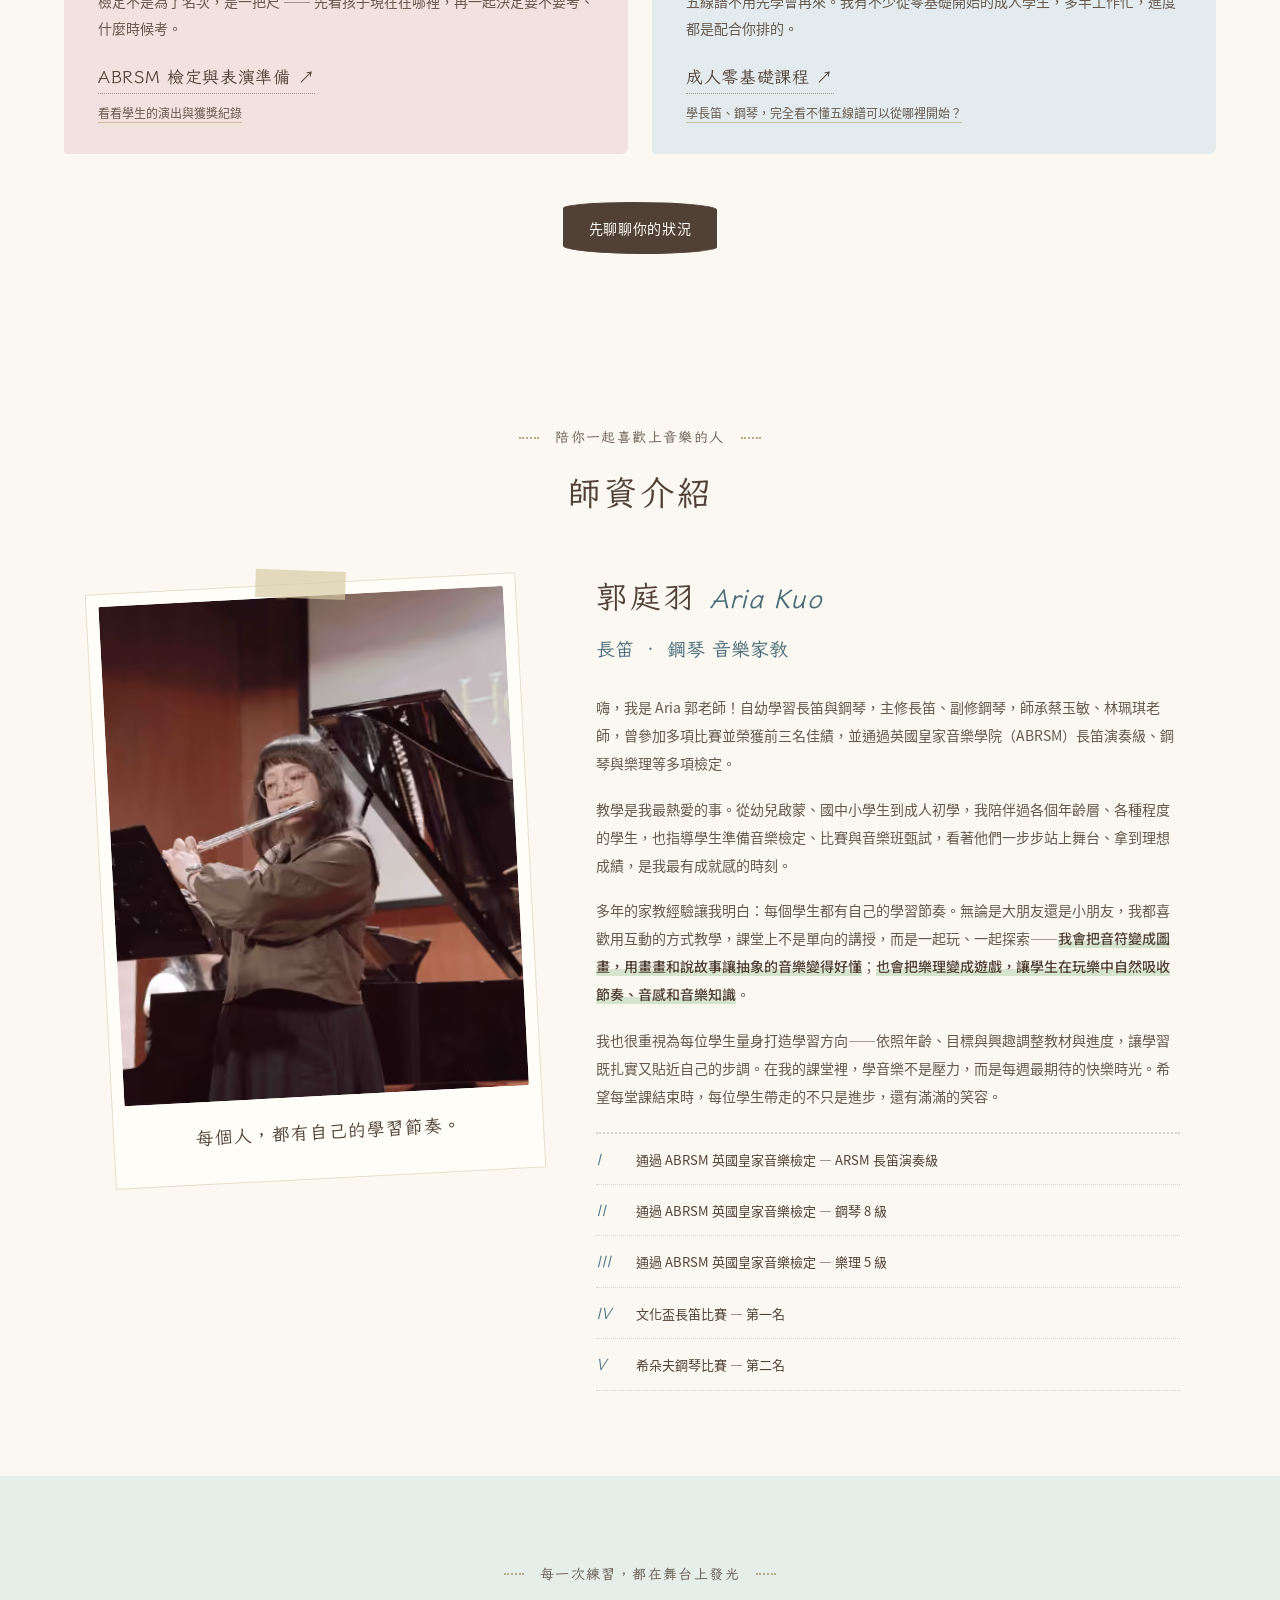
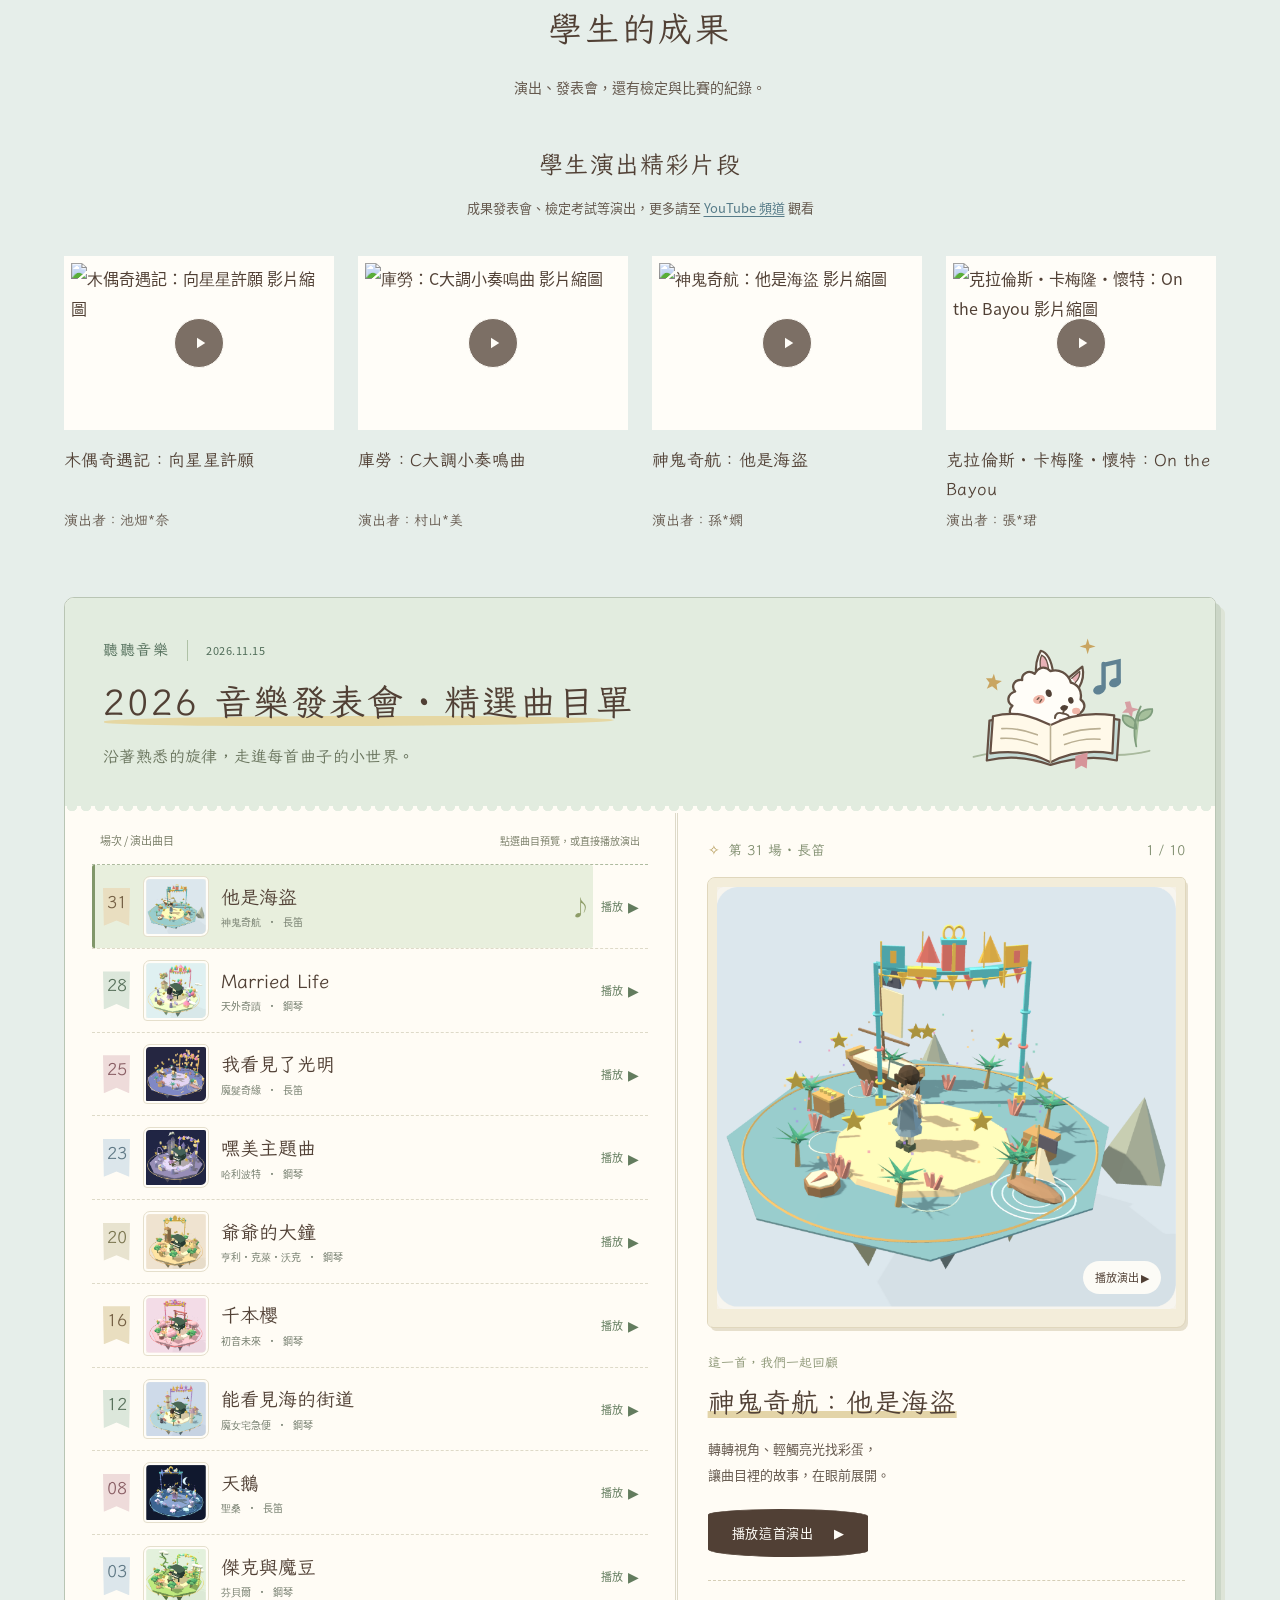
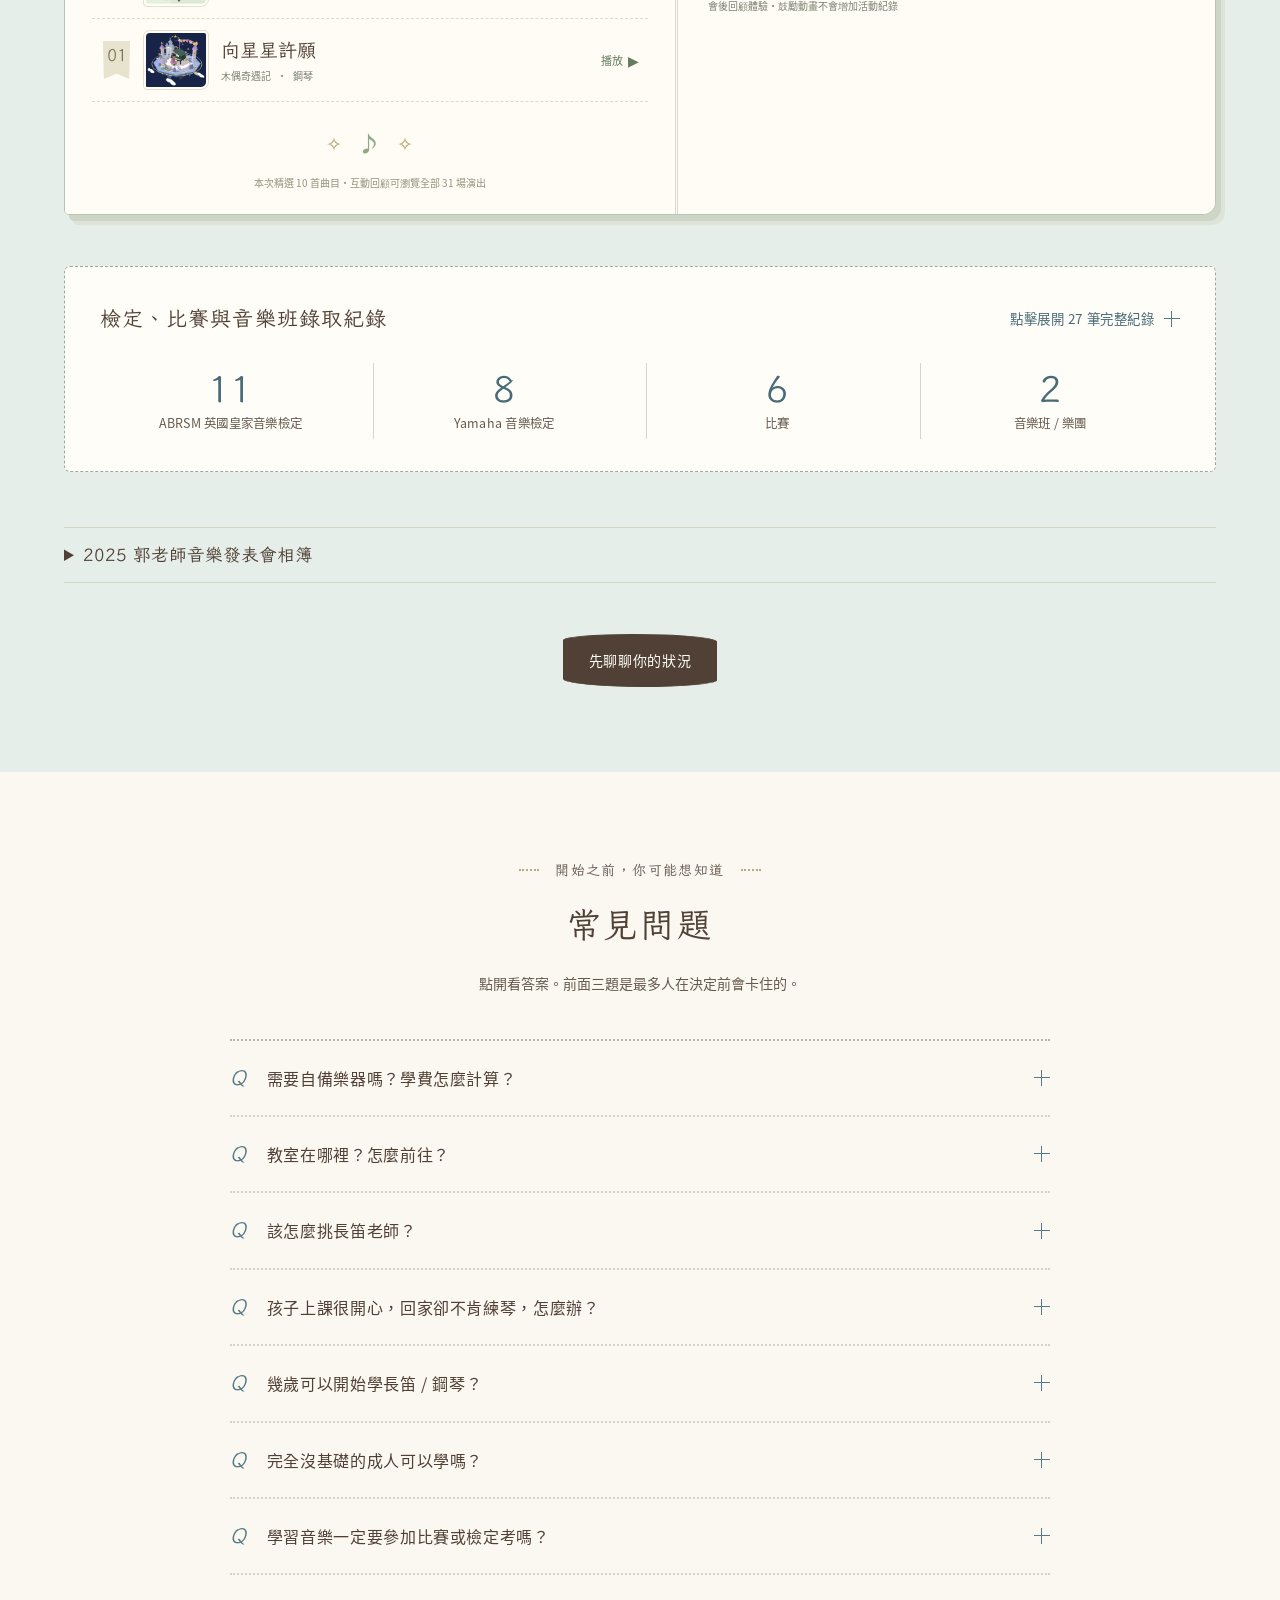
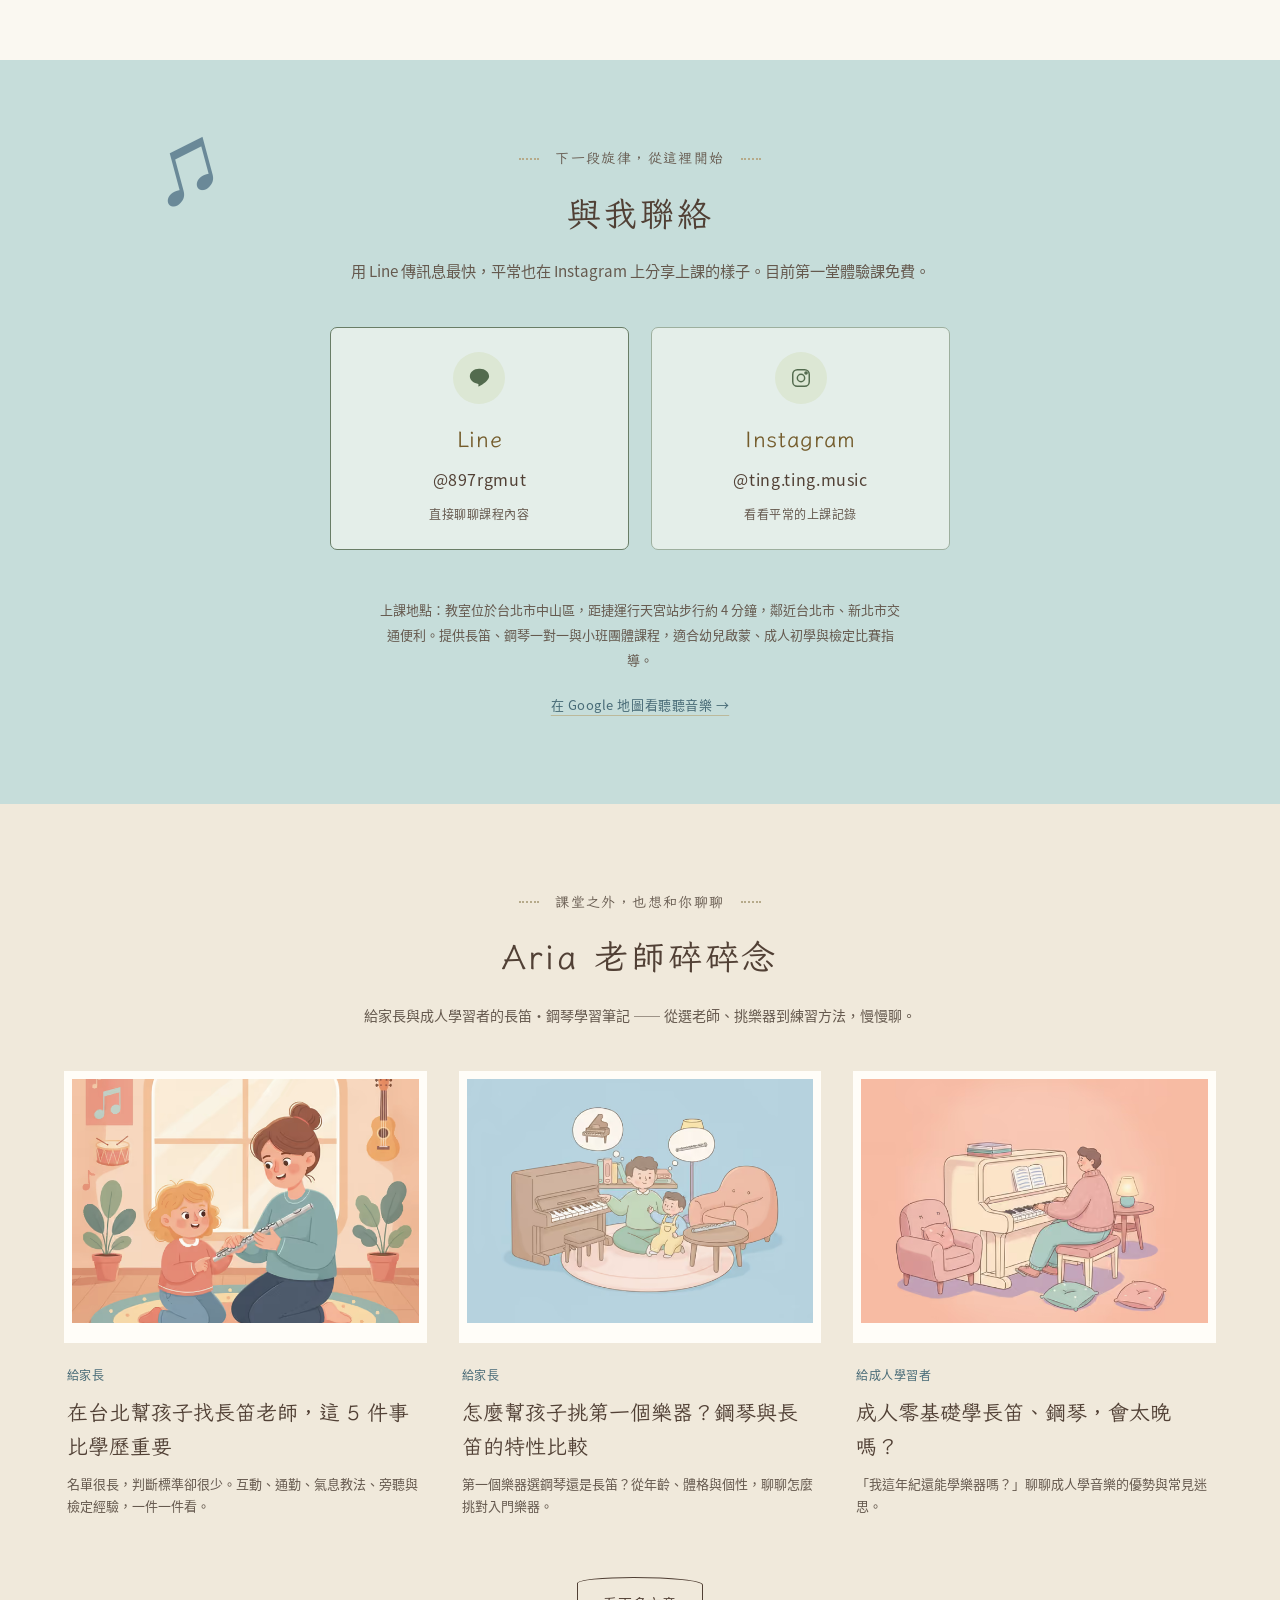
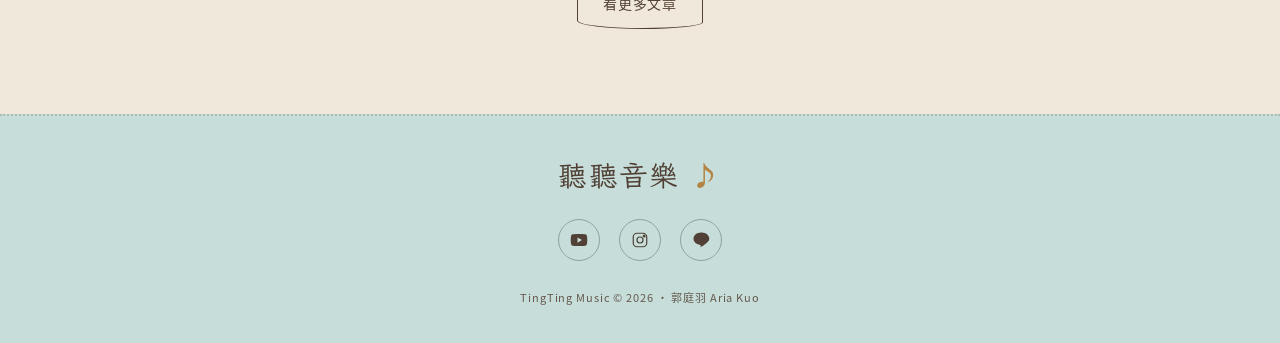
==== commit 2846f8eb: "Refine homepage section order and featured performances" ====
--- a/index.html
+++ b/index.html
@@ -144,7 +144,10 @@
 .res-sub{text-align:center;color:#c8bca6;font-size:.9rem;margin-top:.5rem}
 .res-sub a{color:var(--gold);text-decoration:underline;text-underline-offset:3px}
 .res-recital{margin-top:clamp(2.4rem,4vw,3.4rem)}
-.res-recital .res-h{margin-bottom:clamp(1.4rem,2.5vw,2rem)}
+.res-recital>summary{cursor:pointer;color:var(--ink);font:500 1.1rem/1.5 var(--serif);padding:.85rem 0;border-block:1px solid var(--line)}
+.res-recital>summary:focus-visible{outline:2px solid var(--gold);outline-offset:4px}
+.res-recital[open]>summary{margin-bottom:clamp(1.4rem,2.5vw,2rem)}
+#videos + #recital-2026{margin-top:clamp(2.4rem,5vw,4rem)}
 .res-awards{margin-top:clamp(2.4rem,4vw,3.4rem);background:var(--ivory);border:1px solid var(--line);border-radius:18px;padding:clamp(1.5rem,3vw,2rem) clamp(1.4rem,3vw,2.2rem);transition:border-color .3s}
 .res-awards:hover{border-color:var(--gold)}
 .res-awards>summary{cursor:pointer;list-style:none}
@@ -343,10 +346,10 @@
     <a href="#top" class="logo"><span class="em" aria-hidden="true">♫</span><span class="brand-words"><b>聽聽音樂</b><small>TingTing Music</small></span></a>
     <div class="nav-links">
       <a href="#courses">課程</a>
+      <a href="#teacher">師資介紹</a>
       <a href="#results">學生成果</a>
-      <a href="#teacher">師資介紹</a>
+      <a href="#faq">常見問題</a>
       <a href="blog/">Aria 老師碎碎念</a>
-      <a href="#faq">常見問題</a>
     </div>
     <a href="#contact" class="btn btn-gold nav-cta">與我聯絡</a>
     <button class="menu-btn" aria-label="menu"><svg width="26" height="26" viewBox="0 0 24 24" fill="none" stroke="currentColor" stroke-width="1.5"><path d="M4 7h16M4 12h16M4 17h16"/></svg></button>
@@ -379,14 +382,35 @@
   </div>
 </section>
 
+<section class="teacher" id="teacher">
+  <div class="wrap">
+    <div class="sec-head"><div class="kicker"><span>陪你一起喜歡上音樂的人</span></div><h2 class="sec-title">師資介紹</h2></div>
+    <div class="teacher-grid">
+      <div class="portrait-wrap"><picture><source type="image/avif" srcset="assets/aria-kuo-flute-teacher.avif"><source type="image/webp" srcset="assets/aria-kuo-flute-teacher.webp"><img src="assets/aria-kuo-flute-teacher.jpg" alt="郭庭羽 Aria Kuo 長笛・鋼琴教師師資照" width="500" height="500" loading="lazy" decoding="async"></picture></div>
+      <div>
+        <div class="name" id="t-name">郭庭羽<em>Aria Kuo</em></div>
+        <div class="role" id="t-role">長笛 ‧ 鋼琴 音樂家教</div>
+        <div class="bio" id="t-bio"><p>嗨，我是 Aria 郭老師！自幼學習長笛與鋼琴，主修長笛、副修鋼琴，師承蔡玉敏、林珮琪老師，曾參加多項比賽並榮獲前三名佳績，並通過英國皇家音樂學院（ABRSM）長笛演奏級、鋼琴與樂理等多項檢定。</p><p>教學是我最熱愛的事。從幼兒啟蒙、國中小學生到成人初學，我陪伴過各個年齡層、各種程度的學生，也指導學生準備音樂檢定、比賽與音樂班甄試，看著他們一步步站上舞台、拿到理想成績，是我最有成就感的時刻。</p><p>多年的家教經驗讓我明白：每個學生都有自己的學習節奏。無論是大朋友還是小朋友，我都喜歡用互動的方式教學，課堂上不是單向的講授，而是一起玩、一起探索——<span class='hl'>我會把音符變成圖畫，用畫畫和說故事讓抽象的音樂變得好懂</span>；<span class='hl'>也會把樂理變成遊戲，讓學生在玩樂中自然吸收節奏、音感和音樂知識</span>。</p><p>我也很重視為每位學生量身打造學習方向——依照年齡、目標與興趣調整教材與進度，讓學習既扎實又貼近自己的步調。在我的課堂裡，學音樂不是壓力，而是每週最期待的快樂時光。希望每堂課結束時，每位學生帶走的不只是進步，還有滿滿的笑容。</p></div>
+        <ul class="cred" id="t-cred"><li><span class="rn">I</span><span>通過 ABRSM 英國皇家音樂檢定 — ARSM 長笛演奏級</span></li><li><span class="rn">II</span><span>通過 ABRSM 英國皇家音樂檢定 — 鋼琴 8 級</span></li><li><span class="rn">III</span><span>通過 ABRSM 英國皇家音樂檢定 — 樂理 5 級</span></li><li><span class="rn">IV</span><span>文化盃長笛比賽 — 第一名</span></li><li><span class="rn">V</span><span>希朵夫鋼琴比賽 — 第二名</span></li></ul>
+      </div>
+    </div>
+  </div>
+</section>
+
 <section class="results" id="results">
   <div class="wrap">
     <div class="sec-head"><div class="kicker"><span>每一次練習，都在舞台上發光</span></div><h2 class="sec-title">學生的成果</h2>
       <p class="sub">演出、發表會，還有檢定與比賽的紀錄。</p>
     </div>
 
+    <div class="res-videos" id="videos">
+      <h3 class="res-h">學生演出精彩片段</h3>
+      <p class="res-sub">成果發表會、檢定考試等演出，更多請至 <a href="https://www.youtube.com/@ting-ting-music" target="_blank" rel="noopener">YouTube 頻道</a> 觀看</p>
+      <div class="video-grid" id="video-grid"><button class="vid" type="button" data-video="IBFftu5XYMU" data-title="木偶奇遇記：向星星許願" data-performer="演出者：池畑*奈"><div class="thumb"><img src="https://i.ytimg.com/vi/IBFftu5XYMU/hqdefault.jpg" alt="木偶奇遇記：向星星許願 影片縮圖" width="480" height="360" loading="lazy" decoding="async"><div class="play"><span><svg viewBox="0 0 24 24" fill="currentColor"><path d="M8 5v14l11-7z"/></svg></span></div></div><div class="t">木偶奇遇記：向星星許願</div><div class="p">演出者：池畑*奈</div></button><button class="vid" type="button" data-video="KyUOrNUdnQA" data-title="庫勞：C大調小奏鳴曲" data-performer="演出者：村山*美"><div class="thumb"><img src="https://i.ytimg.com/vi/KyUOrNUdnQA/hqdefault.jpg" alt="庫勞：C大調小奏鳴曲 影片縮圖" width="480" height="360" loading="lazy" decoding="async"><div class="play"><span><svg viewBox="0 0 24 24" fill="currentColor"><path d="M8 5v14l11-7z"/></svg></span></div></div><div class="t">庫勞：C大調小奏鳴曲</div><div class="p">演出者：村山*美</div></button><button class="vid" type="button" data-video="G5KYJePKrto" data-title="神鬼奇航：他是海盜" data-performer="演出者：孫*嫻"><div class="thumb"><img src="https://i.ytimg.com/vi/G5KYJePKrto/hqdefault.jpg" alt="神鬼奇航：他是海盜 影片縮圖" width="480" height="360" loading="lazy" decoding="async"><div class="play"><span><svg viewBox="0 0 24 24" fill="currentColor"><path d="M8 5v14l11-7z"/></svg></span></div></div><div class="t">神鬼奇航：他是海盜</div><div class="p">演出者：孫*嫻</div></button><button class="vid" type="button" data-video="2K8ebNau19U" data-title="克拉倫斯・卡梅隆・懷特：On the Bayou" data-performer="演出者：張*珺"><div class="thumb"><img src="https://i.ytimg.com/vi/2K8ebNau19U/hqdefault.jpg" alt="克拉倫斯・卡梅隆・懷特：On the Bayou 影片縮圖" width="480" height="360" loading="lazy" decoding="async"><div class="play"><span><svg viewBox="0 0 24 24" fill="currentColor"><path d="M8 5v14l11-7z"/></svg></span></div></div><div class="t">克拉倫斯・卡梅隆・懷特：On the Bayou</div><div class="p">演出者：張*珺</div></button></div>
+    </div>
+
 <article class="recital-feature program-sheet" id="recital-2026" aria-labelledby="recital-2026-title">
-  <header class="program-cover"><div><p class="program-edition">聽聽音樂 <span>2026.11.15</span></p><h3 id="recital-2026-title"><span>音樂發表會</span><span class="program-cover-subtitle">精選曲目單</span></h3><p class="program-lead">沿著熟悉的旋律，走進每首曲子的小世界。</p></div><div class="program-cover-mark" aria-hidden="true"><svg viewBox="0 0 260 180" fill="none" xmlns="http://www.w3.org/2000/svg">
+  <header class="program-cover"><div><p class="program-edition">聽聽音樂 <span>2026.11.15</span></p><h3 id="recital-2026-title"><span>2026 音樂發表會</span><span class="program-cover-subtitle">精選曲目單</span></h3><p class="program-lead">沿著熟悉的旋律，走進每首曲子的小世界。</p></div><div class="program-cover-mark" aria-hidden="true"><svg viewBox="0 0 260 180" fill="none" xmlns="http://www.w3.org/2000/svg">
 <path d="M30 151c31-9 48-1 70-4 44-6 81 9 129-3" stroke="#a9ba9e" stroke-width="2" stroke-linecap="round"/>
 <g stroke="#625043" stroke-linecap="round" stroke-linejoin="round">
 <path d="M101 58Q99 44 106 31Q117 34 120 56" fill="#fffdf8" stroke-width="2.5"/>
@@ -427,18 +451,6 @@
     </aside>
   </div>
 </article>
-<div class="recital-to-videos"><span aria-hidden="true">♪</span><p>歷年的演出，也值得再聽一次。</p></div>
-
-    <div class="res-videos" id="videos">
-      <h3 class="res-h">學生演出精彩片段</h3>
-      <p class="res-sub">成果發表會、檢定考試等演出，更多請至 <a href="https://www.youtube.com/@ting-ting-music" target="_blank" rel="noopener">YouTube 頻道</a> 觀看</p>
-      <div class="video-grid" id="video-grid"><button class="vid" type="button" data-video="wnEmoi3gQ50" data-title="Martin Cuellar : Toccata" data-performer="演出者：Kana"><div class="thumb"><img src="https://i.ytimg.com/vi/wnEmoi3gQ50/hqdefault.jpg" alt="Martin Cuellar : Toccata 影片縮圖" width="480" height="360" loading="lazy" decoding="async"><div class="play"><span><svg viewBox="0 0 24 24" fill="currentColor"><path d="M8 5v14l11-7z"/></svg></span></div></div><div class="t">Martin Cuellar : Toccata</div><div class="p">演出者：Kana</div></button><button class="vid" type="button" data-video="tE8csMe-urU" data-title="柴可夫斯基：睡美人的華爾滋" data-performer="演出者：Lily"><div class="thumb"><img src="https://i.ytimg.com/vi/tE8csMe-urU/hqdefault.jpg" alt="柴可夫斯基：睡美人的華爾滋 影片縮圖" width="480" height="360" loading="lazy" decoding="async"><div class="play"><span><svg viewBox="0 0 24 24" fill="currentColor"><path d="M8 5v14l11-7z"/></svg></span></div></div><div class="t">柴可夫斯基：睡美人的華爾滋</div><div class="p">演出者：Lily</div></button><button class="vid" type="button" data-video="sG395okhOy8" data-title="魔法公主 Princess mononoke" data-performer="演出者：Effie"><div class="thumb"><img src="https://i.ytimg.com/vi/sG395okhOy8/hqdefault.jpg" alt="魔法公主 Princess mononoke 影片縮圖" width="480" height="360" loading="lazy" decoding="async"><div class="play"><span><svg viewBox="0 0 24 24" fill="currentColor"><path d="M8 5v14l11-7z"/></svg></span></div></div><div class="t">魔法公主 Princess mononoke</div><div class="p">演出者：Effie</div></button><button class="vid" type="button" data-video="k5kHF68hHME" data-title="威尼斯狂歡節" data-performer="演出者：Daphne"><div class="thumb"><img src="https://i.ytimg.com/vi/k5kHF68hHME/hqdefault.jpg" alt="威尼斯狂歡節 影片縮圖" width="480" height="360" loading="lazy" decoding="async"><div class="play"><span><svg viewBox="0 0 24 24" fill="currentColor"><path d="M8 5v14l11-7z"/></svg></span></div></div><div class="t">威尼斯狂歡節</div><div class="p">演出者：Daphne</div></button></div>
-    </div>
-
-    <div class="res-recital" id="recital">
-      <h3 class="res-h" id="recital-title">2025 郭老師音樂發表會</h3>
-      <div class="gallery" id="gallery"><a class="cell closing" href="assets/gallery-11.jpg" data-full="assets/gallery-11.jpg" aria-label="2025 發表會相片 1"><img src="assets/gallery-11.jpg" alt="2025 發表會相片 1" width="900" height="392" loading="lazy" decoding="async"></a><a class="cell" href="assets/gallery-02.jpg" data-full="assets/gallery-02.jpg" aria-label="2025 發表會相片 2"><img src="assets/thumb-02.jpg" alt="2025 發表會相片 2" width="900" height="600" loading="lazy" decoding="async"></a><a class="cell" href="assets/gallery-03.jpg" data-full="assets/gallery-03.jpg" aria-label="2025 發表會相片 3"><img src="assets/thumb-03.jpg" alt="2025 發表會相片 3" width="600" height="600" loading="lazy" decoding="async"></a><a class="cell" href="assets/gallery-04.jpg" data-full="assets/gallery-04.jpg" aria-label="2025 發表會相片 4"><img src="assets/thumb-04.jpg" alt="2025 發表會相片 4" width="600" height="600" loading="lazy" decoding="async"></a><a class="cell" href="assets/gallery-05.jpg" data-full="assets/gallery-05.jpg" aria-label="2025 發表會相片 5"><img src="assets/thumb-05.jpg" alt="2025 發表會相片 5" width="600" height="600" loading="lazy" decoding="async"></a><a class="cell" href="assets/gallery-06.jpg" data-full="assets/gallery-06.jpg" aria-label="2025 發表會相片 6"><img src="assets/thumb-06.jpg" alt="2025 發表會相片 6" width="600" height="600" loading="lazy" decoding="async"></a><a class="cell" href="assets/gallery-07.jpg" data-full="assets/gallery-07.jpg" aria-label="2025 發表會相片 7"><img src="assets/thumb-07.jpg" alt="2025 發表會相片 7" width="600" height="600" loading="lazy" decoding="async"></a><a class="cell" href="assets/gallery-08.jpg" data-full="assets/gallery-08.jpg" aria-label="2025 發表會相片 8"><img src="assets/thumb-08.jpg" alt="2025 發表會相片 8" width="600" height="600" loading="lazy" decoding="async"></a><a class="cell" href="assets/gallery-09.jpg" data-full="assets/gallery-09.jpg" aria-label="2025 發表會相片 9"><img src="assets/thumb-09.jpg" alt="2025 發表會相片 9" width="900" height="600" loading="lazy" decoding="async"></a><a class="cell" href="assets/gallery-10.jpg" data-full="assets/gallery-10.jpg" aria-label="2025 發表會相片 10"><img src="assets/gallery-10.jpg" alt="2025 發表會相片 10" width="900" height="385" loading="lazy" decoding="async"></a></div>
-    </div>
 
     <details class="res-awards" id="awards">
       <summary>
@@ -448,51 +460,12 @@
       <div class="award-cols" id="award-cols"><div class="award-card"><h3>ABRSM <span class="h3-zh">英國皇家音樂檢定</span></h3><ul><li>劉*汶 - 長笛三級榮獲優良</li><li>黃*安 - 鋼琴三級榮獲優秀</li><li>谷*蓁 - 長笛二級榮獲優良</li><li>孫*嫻 - 長笛一級榮獲優秀</li><li>香* - 鋼琴四級榮獲優良</li><li>張*珺 - 長笛三級合格</li><li>黃*恩 - 鋼琴三級榮獲優良</li><li>黃*安 - 鋼琴二級榮獲優良</li><li>林*恩 - 長笛二級榮獲優良</li><li>林*芸 - 長笛二級榮獲優良</li><li>紀*怡 - 長笛三級榮獲優良</li></ul></div><div class="award-card"><h3>Yamaha <span class="h3-zh">音樂檢定</span></h3><ul><li>谷*蓁 - 長笛檢定 10 級</li><li>陳*瑀 - 鋼琴檢定 11 級</li><li>楊*縈 - 鋼琴檢定 13 級</li><li>蔡*縈 - 鋼琴檢定 13 級</li><li>簡*羽 - 鋼琴檢定 13 級</li><li>王*棠 - 鋼琴檢定 13 級</li><li>李*倢 - 鋼琴檢定 13 級</li><li>張*奕 - 鋼琴檢定 11 級</li></ul></div><div class="award-card"><h3>比賽</h3><ul><li>孫*嫻參加 2026 歐朵盃長笛比賽榮獲第一名</li><li>陳*瑀參加首都盃鋼琴比賽榮獲特優</li><li>黃*安參加希朵夫古典鋼琴比賽榮獲第四名</li><li>王*可參加法雅盃流行鋼琴比賽榮獲第二名</li><li>張*珺參加歐洲盃長笛比賽榮獲第二名</li><li>李*倢參加布拉格古典鋼琴比賽成績優良</li></ul></div><div class="award-card"><h3>音樂班 / 樂團</h3><ul><li>孫*嫻錄取青年管樂團少年二團 - 長笛分部</li><li>曾*恩考上敦化國小音樂班 - 長笛副修</li></ul></div></div>
     </details>
 
+    <details class="res-recital" id="recital">
+      <summary id="recital-title">2025 郭老師音樂發表會相簿</summary>
+      <div class="gallery" id="gallery"><a class="cell closing" href="assets/gallery-11.jpg" data-full="assets/gallery-11.jpg" aria-label="2025 發表會相片 1"><img src="assets/gallery-11.jpg" alt="2025 發表會相片 1" width="900" height="392" loading="lazy" decoding="async"></a><a class="cell" href="assets/gallery-02.jpg" data-full="assets/gallery-02.jpg" aria-label="2025 發表會相片 2"><img src="assets/thumb-02.jpg" alt="2025 發表會相片 2" width="900" height="600" loading="lazy" decoding="async"></a><a class="cell" href="assets/gallery-03.jpg" data-full="assets/gallery-03.jpg" aria-label="2025 發表會相片 3"><img src="assets/thumb-03.jpg" alt="2025 發表會相片 3" width="600" height="600" loading="lazy" decoding="async"></a><a class="cell" href="assets/gallery-04.jpg" data-full="assets/gallery-04.jpg" aria-label="2025 發表會相片 4"><img src="assets/thumb-04.jpg" alt="2025 發表會相片 4" width="600" height="600" loading="lazy" decoding="async"></a><a class="cell" href="assets/gallery-05.jpg" data-full="assets/gallery-05.jpg" aria-label="2025 發表會相片 5"><img src="assets/thumb-05.jpg" alt="2025 發表會相片 5" width="600" height="600" loading="lazy" decoding="async"></a><a class="cell" href="assets/gallery-06.jpg" data-full="assets/gallery-06.jpg" aria-label="2025 發表會相片 6"><img src="assets/thumb-06.jpg" alt="2025 發表會相片 6" width="600" height="600" loading="lazy" decoding="async"></a><a class="cell" href="assets/gallery-07.jpg" data-full="assets/gallery-07.jpg" aria-label="2025 發表會相片 7"><img src="assets/thumb-07.jpg" alt="2025 發表會相片 7" width="600" height="600" loading="lazy" decoding="async"></a><a class="cell" href="assets/gallery-08.jpg" data-full="assets/gallery-08.jpg" aria-label="2025 發表會相片 8"><img src="assets/thumb-08.jpg" alt="2025 發表會相片 8" width="600" height="600" loading="lazy" decoding="async"></a><a class="cell" href="assets/gallery-09.jpg" data-full="assets/gallery-09.jpg" aria-label="2025 發表會相片 9"><img src="assets/thumb-09.jpg" alt="2025 發表會相片 9" width="900" height="600" loading="lazy" decoding="async"></a><a class="cell" href="assets/gallery-10.jpg" data-full="assets/gallery-10.jpg" aria-label="2025 發表會相片 10"><img src="assets/gallery-10.jpg" alt="2025 發表會相片 10" width="900" height="385" loading="lazy" decoding="async"></a></div>
+    </details>
+
     <div class="res-cta"><a href="#contact" class="btn btn-solid" data-cta="results" data-lead-source="mid2">先聊聊你的狀況</a></div>
-  </div>
-</section>
-
-<section class="teacher" id="teacher">
-  <div class="wrap">
-    <div class="sec-head"><div class="kicker"><span>陪你一起喜歡上音樂的人</span></div><h2 class="sec-title">師資介紹</h2></div>
-    <div class="teacher-grid">
-      <div class="portrait-wrap"><picture><source type="image/avif" srcset="assets/aria-kuo-flute-teacher.avif"><source type="image/webp" srcset="assets/aria-kuo-flute-teacher.webp"><img src="assets/aria-kuo-flute-teacher.jpg" alt="郭庭羽 Aria Kuo 長笛・鋼琴教師師資照" width="500" height="500" loading="lazy" decoding="async"></picture></div>
-      <div>
-        <div class="name" id="t-name">郭庭羽<em>Aria Kuo</em></div>
-        <div class="role" id="t-role">長笛 ‧ 鋼琴 音樂家教</div>
-        <div class="bio" id="t-bio"><p>嗨，我是 Aria 郭老師！自幼學習長笛與鋼琴，主修長笛、副修鋼琴，師承蔡玉敏、林珮琪老師，曾參加多項比賽並榮獲前三名佳績，並通過英國皇家音樂學院（ABRSM）長笛演奏級、鋼琴與樂理等多項檢定。</p><p>教學是我最熱愛的事。從幼兒啟蒙、國中小學生到成人初學，我陪伴過各個年齡層、各種程度的學生，也指導學生準備音樂檢定、比賽與音樂班甄試，看著他們一步步站上舞台、拿到理想成績，是我最有成就感的時刻。</p><p>多年的家教經驗讓我明白：每個學生都有自己的學習節奏。無論是大朋友還是小朋友，我都喜歡用互動的方式教學，課堂上不是單向的講授，而是一起玩、一起探索——<span class='hl'>我會把音符變成圖畫，用畫畫和說故事讓抽象的音樂變得好懂</span>；<span class='hl'>也會把樂理變成遊戲，讓學生在玩樂中自然吸收節奏、音感和音樂知識</span>。</p><p>我也很重視為每位學生量身打造學習方向——依照年齡、目標與興趣調整教材與進度，讓學習既扎實又貼近自己的步調。在我的課堂裡，學音樂不是壓力，而是每週最期待的快樂時光。希望每堂課結束時，每位學生帶走的不只是進步，還有滿滿的笑容。</p></div>
-        <ul class="cred" id="t-cred"><li><span class="rn">I</span><span>通過 ABRSM 英國皇家音樂檢定 — ARSM 長笛演奏級</span></li><li><span class="rn">II</span><span>通過 ABRSM 英國皇家音樂檢定 — 鋼琴 8 級</span></li><li><span class="rn">III</span><span>通過 ABRSM 英國皇家音樂檢定 — 樂理 5 級</span></li><li><span class="rn">IV</span><span>文化盃長笛比賽 — 第一名</span></li><li><span class="rn">•</span><span>希朵夫鋼琴比賽 — 第二名</span></li></ul>
-      </div>
-    </div>
-  </div>
-</section>
-
-<section class="journal" id="journal">
-  <div class="wrap">
-    <div class="sec-head"><div class="kicker"><span>課堂之外，也想和你聊聊</span></div><h2 class="sec-title">Aria 老師碎碎念</h2>
-      <p class="sub">給家長與成人學習者的長笛・鋼琴學習筆記 —— 從選老師、挑樂器到練習方法，慢慢聊。</p>
-    </div>
-    <div class="journal-grid">
-      <a class="jcard" href="blog/taipei-flute-teacher-guide.html">
-        <picture><source type="image/avif" srcset="assets/blog/taipei-flute-teacher-guide/cover-640.avif 640w, assets/blog/taipei-flute-teacher-guide/cover.avif 1024w" sizes="(max-width: 860px) 90vw, 320px"><source type="image/webp" srcset="assets/blog/taipei-flute-teacher-guide/cover-640.webp 640w, assets/blog/taipei-flute-teacher-guide/cover.webp 1024w" sizes="(max-width: 860px) 90vw, 320px"><img src="assets/blog/taipei-flute-teacher-guide/cover.jpg" alt="家長和孩子一起看著一支長笛、孩子好奇微笑的插畫" width="1024" height="1024" loading="lazy" decoding="async"></picture>
-        <div class="jc-body"><span class="jc-tag">給家長</span>
-          <h3>在台北幫孩子找長笛老師，這 5 件事比學歷重要</h3>
-          <p>名單很長，判斷標準卻很少。互動、通勤、氣息教法、旁聽與檢定經驗，一件一件看。</p></div>
-      </a>
-      <a class="jcard" href="blog/choosing-first-instrument.html">
-        <picture><source type="image/avif" srcset="assets/blog/choosing-first-instrument/cover-640.avif 640w, assets/blog/choosing-first-instrument/cover.avif 1024w" sizes="(max-width: 860px) 90vw, 320px"><source type="image/webp" srcset="assets/blog/choosing-first-instrument/cover-640.webp 640w, assets/blog/choosing-first-instrument/cover.webp 1024w" sizes="(max-width: 860px) 90vw, 320px"><img src="assets/blog/choosing-first-instrument/cover.jpg" alt="家長和孩子一起在鋼琴與長笛之間挑選樂器的溫暖插畫" width="1024" height="1024" loading="lazy" decoding="async"></picture>
-        <div class="jc-body"><span class="jc-tag">給家長</span>
-          <h3>怎麼幫孩子挑第一個樂器？鋼琴與長笛的特性比較</h3>
-          <p>第一個樂器選鋼琴還是長笛？從年齡、體格與個性，聊聊怎麼挑對入門樂器。</p></div>
-      </a>
-      <a class="jcard" href="blog/adult-beginner-never-too-late.html">
-        <picture><source type="image/avif" srcset="assets/blog/adult-beginner-never-too-late/cover-640.avif 640w, assets/blog/adult-beginner-never-too-late/cover.avif 1024w" sizes="(max-width: 860px) 90vw, 320px"><source type="image/webp" srcset="assets/blog/adult-beginner-never-too-late/cover-640.webp 640w, assets/blog/adult-beginner-never-too-late/cover.webp 1024w" sizes="(max-width: 860px) 90vw, 320px"><img src="assets/blog/adult-beginner-never-too-late/cover.jpg" alt="成人放鬆地在家彈鋼琴、享受音樂的插畫" width="1024" height="1024" loading="lazy" decoding="async"></picture>
-        <div class="jc-body"><span class="jc-tag">給成人學習者</span>
-          <h3>成人零基礎學長笛、鋼琴，會太晚嗎？</h3>
-          <p>「我這年紀還能學樂器嗎？」聊聊成人學音樂的優勢與常見迷思。</p></div>
-      </a>
-    </div>
-    <div class="journal-more"><a href="blog/" class="btn btn-gold">看更多文章</a></div>
   </div>
 </section>
 
@@ -562,6 +535,35 @@
     <p class="maplink"><a href="https://maps.app.goo.gl/opWMtUHCjpVVHfd46" target="_blank" rel="noopener" data-cta="map">在 Google 地圖看聽聽音樂 →</a></p>
   </div>
 </section>
+
+<section class="journal" id="journal">
+  <div class="wrap">
+    <div class="sec-head"><div class="kicker"><span>課堂之外，也想和你聊聊</span></div><h2 class="sec-title">Aria 老師碎碎念</h2>
+      <p class="sub">給家長與成人學習者的長笛・鋼琴學習筆記 —— 從選老師、挑樂器到練習方法，慢慢聊。</p>
+    </div>
+    <div class="journal-grid">
+      <a class="jcard" href="blog/taipei-flute-teacher-guide.html">
+        <picture><source type="image/avif" srcset="assets/blog/taipei-flute-teacher-guide/cover-640.avif 640w, assets/blog/taipei-flute-teacher-guide/cover.avif 1024w" sizes="(max-width: 860px) 90vw, 320px"><source type="image/webp" srcset="assets/blog/taipei-flute-teacher-guide/cover-640.webp 640w, assets/blog/taipei-flute-teacher-guide/cover.webp 1024w" sizes="(max-width: 860px) 90vw, 320px"><img src="assets/blog/taipei-flute-teacher-guide/cover.jpg" alt="家長和孩子一起看著一支長笛、孩子好奇微笑的插畫" width="1024" height="1024" loading="lazy" decoding="async"></picture>
+        <div class="jc-body"><span class="jc-tag">給家長</span>
+          <h3>在台北幫孩子找長笛老師，這 5 件事比學歷重要</h3>
+          <p>名單很長，判斷標準卻很少。互動、通勤、氣息教法、旁聽與檢定經驗，一件一件看。</p></div>
+      </a>
+      <a class="jcard" href="blog/choosing-first-instrument.html">
+        <picture><source type="image/avif" srcset="assets/blog/choosing-first-instrument/cover-640.avif 640w, assets/blog/choosing-first-instrument/cover.avif 1024w" sizes="(max-width: 860px) 90vw, 320px"><source type="image/webp" srcset="assets/blog/choosing-first-instrument/cover-640.webp 640w, assets/blog/choosing-first-instrument/cover.webp 1024w" sizes="(max-width: 860px) 90vw, 320px"><img src="assets/blog/choosing-first-instrument/cover.jpg" alt="家長和孩子一起在鋼琴與長笛之間挑選樂器的溫暖插畫" width="1024" height="1024" loading="lazy" decoding="async"></picture>
+        <div class="jc-body"><span class="jc-tag">給家長</span>
+          <h3>怎麼幫孩子挑第一個樂器？鋼琴與長笛的特性比較</h3>
+          <p>第一個樂器選鋼琴還是長笛？從年齡、體格與個性，聊聊怎麼挑對入門樂器。</p></div>
+      </a>
+      <a class="jcard" href="blog/adult-beginner-never-too-late.html">
+        <picture><source type="image/avif" srcset="assets/blog/adult-beginner-never-too-late/cover-640.avif 640w, assets/blog/adult-beginner-never-too-late/cover.avif 1024w" sizes="(max-width: 860px) 90vw, 320px"><source type="image/webp" srcset="assets/blog/adult-beginner-never-too-late/cover-640.webp 640w, assets/blog/adult-beginner-never-too-late/cover.webp 1024w" sizes="(max-width: 860px) 90vw, 320px"><img src="assets/blog/adult-beginner-never-too-late/cover.jpg" alt="成人放鬆地在家彈鋼琴、享受音樂的插畫" width="1024" height="1024" loading="lazy" decoding="async"></picture>
+        <div class="jc-body"><span class="jc-tag">給成人學習者</span>
+          <h3>成人零基礎學長笛、鋼琴，會太晚嗎？</h3>
+          <p>「我這年紀還能學樂器嗎？」聊聊成人學音樂的優勢與常見迷思。</p></div>
+      </a>
+    </div>
+    <div class="journal-more"><a href="blog/" class="btn btn-gold">看更多文章</a></div>
+  </div>
+</section>
 </main>
 
 <footer>
@@ -595,10 +597,13 @@
 <script>
 document.getElementById('year').textContent=new Date().getFullYear();
 
-/* ───── 從外部連到 #awards 時自動展開（部落格文章有連過來） ───── */
+/* ───── 從外部連到成果紀錄或相簿時自動展開 ───── */
 (function(){
   var aw=document.getElementById('awards'); if(!aw)return;
-  function openIfTargeted(){if(location.hash==='#awards'){aw.open=true;aw.scrollIntoView();}}
+  function openIfTargeted(){
+    var target=location.hash==='#awards' ? aw : location.hash==='#recital' ? document.getElementById('recital') : null;
+    if(target){target.open=true;target.scrollIntoView();}
+  }
   openIfTargeted();
   window.addEventListener('hashchange',openIfTargeted);
 })();
